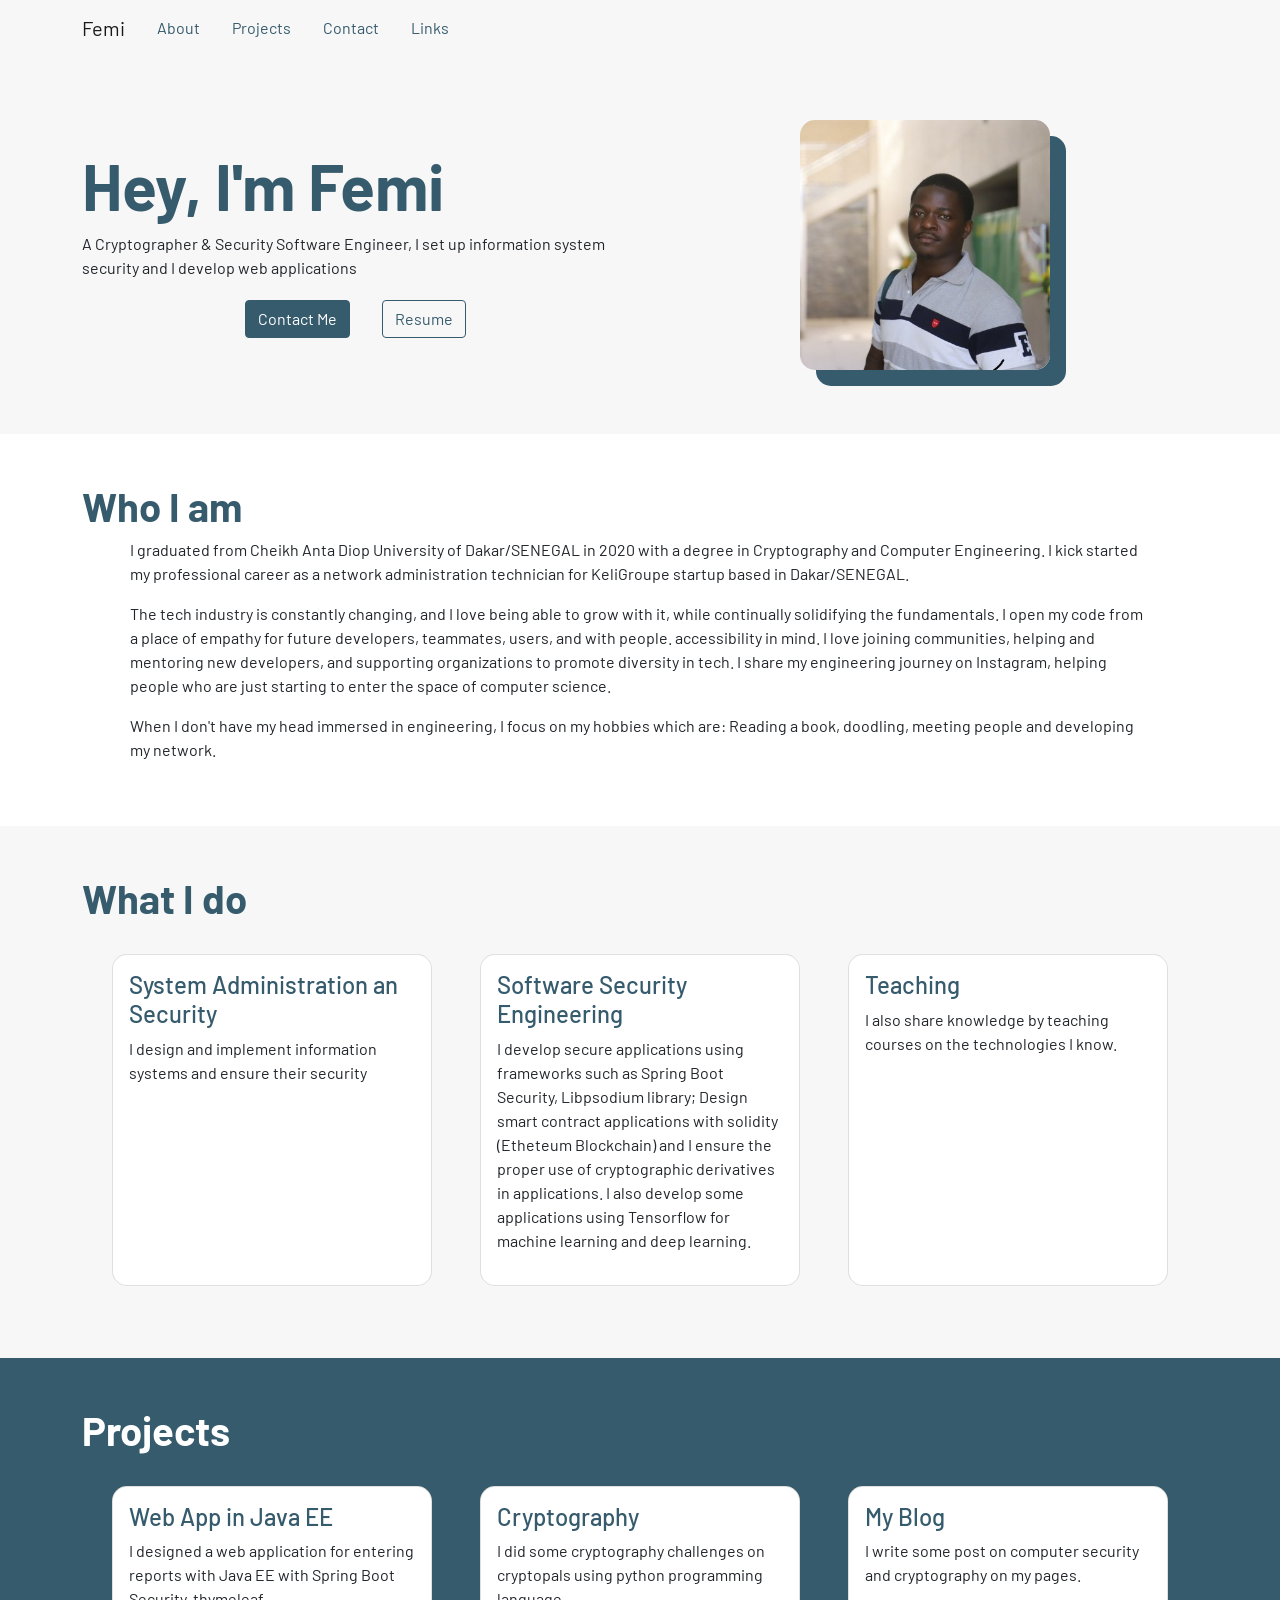
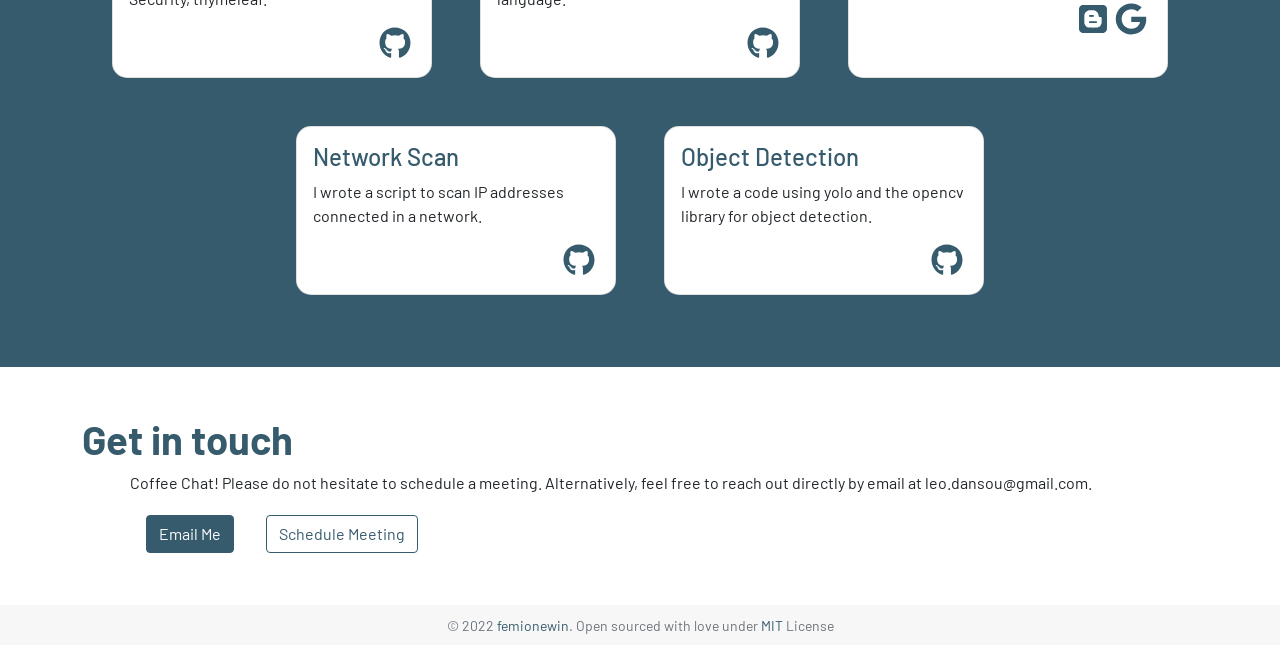
==== index.html @ cafc8e9d "Updates" ====
<!DOCTYPE html><html><head><meta name="viewport" content="width=device-width"/><meta charSet="utf-8"/><title>Femi ONEWIN | Cryptography | Information Security | Software Engineer</title><meta name="description" content="I set up information system security and I develop web applications (software engineering). I graduated from Cheikh Anta Diop University of Dakar/SENEGAL in 2020 with a degree in Cryptography and Computer Engineering."/><meta property="og:title" content="Femi ONEWIN | Cryptography | Information Security | Software Engineer"/><meta property="og:description" content="I set up information system security and I develop web applications (software engineering). I graduated from Cheikh Anta Diop University of Dakar/SENEGAL in 2020 with a degree in Cryptography and Computer Engineering."/><meta property="og:image" content="/_next/static/image/config/profile.88bb7f9f5e48b41c713feb96d9b9a02d.jpg"/><meta property="og:type" content="website"/><meta name="next-head-count" content="8"/><link rel="preload" href="/_next/static/css/abfca190080845aa55d2.css" as="style"/><link rel="stylesheet" href="/_next/static/css/abfca190080845aa55d2.css" data-n-g=""/><noscript data-n-css=""></noscript><script defer="" nomodule="" src="/_next/static/chunks/polyfills-a54b4f32bdc1ef890ddd.js"></script><script src="/_next/static/chunks/webpack-61095c13c5984b221292.js" defer=""></script><script src="/_next/static/chunks/framework-0441fae7fd130f37dee1.js" defer=""></script><script src="/_next/static/chunks/main-0786f78015b8368a3815.js" defer=""></script><script src="/_next/static/chunks/pages/_app-69dde32d9e10ac7eea35.js" defer=""></script><script src="/_next/static/chunks/a9a7754c-a8b5d351d30da8fd8649.js" defer=""></script><script src="/_next/static/chunks/574-39892ae441e9f32acf01.js" defer=""></script><script src="/_next/static/chunks/625-5def67210d9c382855a8.js" defer=""></script><script src="/_next/static/chunks/pages/index-c691261430031883561a.js" defer=""></script><script src="/_next/static/Wr5YWVPKjDuDOiGh6HMZx/_buildManifest.js" defer=""></script><script src="/_next/static/Wr5YWVPKjDuDOiGh6HMZx/_ssgManifest.js" defer=""></script></head><body><div id="__next"><nav class="navbar navbar-expand-sm navbar-light bg-secondary"><div class="container"><a class="navbar-brand" href="/"><span class="">Femi</span></a><button class="custom-toggler navbar-toggler" type="button" data-toggle="collapse" data-target="#navbarsExample09" aria-controls="navbarsExample09" aria-expanded="false" aria-label="Toggle navigation"><span class="navbar-toggler-icon"></span></button><div class="collapse navbar-collapse" id="navbarsExample09"><a class="nav-link" href="/#about">About</a><a class="nav-link" href="/#projects">Projects</a><a class="nav-link" href="/#contact">Contact</a><a class="nav-link" href="/links">Links</a></div></div></nav><div class="bg-secondary py-5 px-5"><div class="container"><div class=" row align-items-center"><div class="col-sm-6"><h1 class="text-primary fw-bold display-3">Hey, I&#x27;m Femi</h1><p>A Cryptographer &amp; Security Software Engineer, I set up information system security and I develop web applications</p><div class="text-center"><a class="btn btn-primary my-1 mx-3" href="/#contact">Contact Me</a><a target="_blank" rel="noreferrer" class="btn btn-outline-primary my-1 mx-3" href="https://drive.google.com/file/d/1dINyf715SW4GFycQ2mRoMgU46K6ZEpQk/view?usp=sharing">Resume</a></div></div><div class="col-sm-6 text-center"><img class="img-fluid my-3 card-image" width="250" height="250" src="/_next/static/image/config/profile.88bb7f9f5e48b41c713feb96d9b9a02d.jpg" alt="profile of femionewin"/></div></div></div></div><div id="about" class="bg-white py-5 px-5"><div class="container"><h1 class="text-primary fw-bold">Who I am</h1><div class="px-sm-5"><p>I graduated from Cheikh Anta Diop University of Dakar/SENEGAL in 2020 with a degree in Cryptography and Computer Engineering. I kick started my professional career as a network administration technician for KeliGroupe startup based in Dakar/SENEGAL.</p><p>The tech industry is constantly changing, and I love being able to grow with it, while continually solidifying the fundamentals. I open my code from a place of empathy for future developers, teammates, users, and with people. accessibility in mind. I love joining communities, helping and mentoring new developers, and supporting organizations to promote diversity in tech. I share my engineering journey on Instagram, helping people who are just starting to enter the space of computer science.</p><p>When I don&#x27;t have my head immersed in engineering, I focus on my hobbies which are: Reading a book, doodling, meeting people and developing my network.</p></div></div></div><div id="skills" class="bg-secondary py-5 px-5"><div class="container"><h1 class="text-primary fw-bold">What I do</h1><div class="d-flex flex-row flex-wrap justify-content-center"><div class="card py-3 px-3 mx-sm-4 my-4 card-work" style="width:20rem"><h4 class="text-primary">System Administration an Security</h4><p class="text-dark">I design and implement information systems and ensure their security</p><div class="text-end"></div></div><div class="card py-3 px-3 mx-sm-4 my-4 card-work" style="width:20rem"><h4 class="text-primary">Software Security Engineering</h4><p class="text-dark">I develop secure applications using frameworks such as Spring Boot Security, Libpsodium library; Design smart contract applications with solidity (Etheteum Blockchain) and I ensure the proper use of cryptographic derivatives in applications. I also develop some applications using Tensorflow for machine learning and deep learning.</p><div class="text-end"></div></div><div class="card py-3 px-3 mx-sm-4 my-4 card-work" style="width:20rem"><h4 class="text-primary">Teaching</h4><p class="text-dark">I also share knowledge by teaching courses on the technologies I know.</p><div class="text-end"></div></div></div></div></div><div id="projects" class="bg-primary py-5 px-5"><div class="container"><h1 class="text-light fw-bold">Projects</h1><div class="d-flex flex-row flex-wrap justify-content-center"><div class="card py-3 px-3 mx-sm-4 my-4 card-work" style="width:20rem"><h4 class="text-primary">Web App in Java EE</h4><p class="text-dark">I designed a web application for entering reports with Java EE with Spring Boot Security, thymeleaf.</p><div class="text-end"><a target="_blank" rel="noreferrer" href="https://github.com/femionewin/RapportWebApp"><svg aria-hidden="true" focusable="false" data-prefix="fab" data-icon="github" class="svg-inline--fa fa-github fa-w-16 fa-2x icon-style mx-1" role="img" xmlns="http://www.w3.org/2000/svg" viewBox="0 0 496 512"><path fill="currentColor" d="M165.9 397.4c0 2-2.3 3.6-5.2 3.6-3.3.3-5.6-1.3-5.6-3.6 0-2 2.3-3.6 5.2-3.6 3-.3 5.6 1.3 5.6 3.6zm-31.1-4.5c-.7 2 1.3 4.3 4.3 4.9 2.6 1 5.6 0 6.2-2s-1.3-4.3-4.3-5.2c-2.6-.7-5.5.3-6.2 2.3zm44.2-1.7c-2.9.7-4.9 2.6-4.6 4.9.3 2 2.9 3.3 5.9 2.6 2.9-.7 4.9-2.6 4.6-4.6-.3-1.9-3-3.2-5.9-2.9zM244.8 8C106.1 8 0 113.3 0 252c0 110.9 69.8 205.8 169.5 239.2 12.8 2.3 17.3-5.6 17.3-12.1 0-6.2-.3-40.4-.3-61.4 0 0-70 15-84.7-29.8 0 0-11.4-29.1-27.8-36.6 0 0-22.9-15.7 1.6-15.4 0 0 24.9 2 38.6 25.8 21.9 38.6 58.6 27.5 72.9 20.9 2.3-16 8.8-27.1 16-33.7-55.9-6.2-112.3-14.3-112.3-110.5 0-27.5 7.6-41.3 23.6-58.9-2.6-6.5-11.1-33.3 2.6-67.9 20.9-6.5 69 27 69 27 20-5.6 41.5-8.5 62.8-8.5s42.8 2.9 62.8 8.5c0 0 48.1-33.6 69-27 13.7 34.7 5.2 61.4 2.6 67.9 16 17.7 25.8 31.5 25.8 58.9 0 96.5-58.9 104.2-114.8 110.5 9.2 7.9 17 22.9 17 46.4 0 33.7-.3 75.4-.3 83.6 0 6.5 4.6 14.4 17.3 12.1C428.2 457.8 496 362.9 496 252 496 113.3 383.5 8 244.8 8zM97.2 352.9c-1.3 1-1 3.3.7 5.2 1.6 1.6 3.9 2.3 5.2 1 1.3-1 1-3.3-.7-5.2-1.6-1.6-3.9-2.3-5.2-1zm-10.8-8.1c-.7 1.3.3 2.9 2.3 3.9 1.6 1 3.6.7 4.3-.7.7-1.3-.3-2.9-2.3-3.9-2-.6-3.6-.3-4.3.7zm32.4 35.6c-1.6 1.3-1 4.3 1.3 6.2 2.3 2.3 5.2 2.6 6.5 1 1.3-1.3.7-4.3-1.3-6.2-2.2-2.3-5.2-2.6-6.5-1zm-11.4-14.7c-1.6 1-1.6 3.6 0 5.9 1.6 2.3 4.3 3.3 5.6 2.3 1.6-1.3 1.6-3.9 0-6.2-1.4-2.3-4-3.3-5.6-2z"></path></svg></a></div></div><div class="card py-3 px-3 mx-sm-4 my-4 card-work" style="width:20rem"><h4 class="text-primary">Cryptography</h4><p class="text-dark"> I did some cryptography challenges on cryptopals using python programming language.</p><div class="text-end"><a target="_blank" rel="noreferrer" href="https://github.com/femionewin/cryptopals-challenge"><svg aria-hidden="true" focusable="false" data-prefix="fab" data-icon="github" class="svg-inline--fa fa-github fa-w-16 fa-2x icon-style mx-1" role="img" xmlns="http://www.w3.org/2000/svg" viewBox="0 0 496 512"><path fill="currentColor" d="M165.9 397.4c0 2-2.3 3.6-5.2 3.6-3.3.3-5.6-1.3-5.6-3.6 0-2 2.3-3.6 5.2-3.6 3-.3 5.6 1.3 5.6 3.6zm-31.1-4.5c-.7 2 1.3 4.3 4.3 4.9 2.6 1 5.6 0 6.2-2s-1.3-4.3-4.3-5.2c-2.6-.7-5.5.3-6.2 2.3zm44.2-1.7c-2.9.7-4.9 2.6-4.6 4.9.3 2 2.9 3.3 5.9 2.6 2.9-.7 4.9-2.6 4.6-4.6-.3-1.9-3-3.2-5.9-2.9zM244.8 8C106.1 8 0 113.3 0 252c0 110.9 69.8 205.8 169.5 239.2 12.8 2.3 17.3-5.6 17.3-12.1 0-6.2-.3-40.4-.3-61.4 0 0-70 15-84.7-29.8 0 0-11.4-29.1-27.8-36.6 0 0-22.9-15.7 1.6-15.4 0 0 24.9 2 38.6 25.8 21.9 38.6 58.6 27.5 72.9 20.9 2.3-16 8.8-27.1 16-33.7-55.9-6.2-112.3-14.3-112.3-110.5 0-27.5 7.6-41.3 23.6-58.9-2.6-6.5-11.1-33.3 2.6-67.9 20.9-6.5 69 27 69 27 20-5.6 41.5-8.5 62.8-8.5s42.8 2.9 62.8 8.5c0 0 48.1-33.6 69-27 13.7 34.7 5.2 61.4 2.6 67.9 16 17.7 25.8 31.5 25.8 58.9 0 96.5-58.9 104.2-114.8 110.5 9.2 7.9 17 22.9 17 46.4 0 33.7-.3 75.4-.3 83.6 0 6.5 4.6 14.4 17.3 12.1C428.2 457.8 496 362.9 496 252 496 113.3 383.5 8 244.8 8zM97.2 352.9c-1.3 1-1 3.3.7 5.2 1.6 1.6 3.9 2.3 5.2 1 1.3-1 1-3.3-.7-5.2-1.6-1.6-3.9-2.3-5.2-1zm-10.8-8.1c-.7 1.3.3 2.9 2.3 3.9 1.6 1 3.6.7 4.3-.7.7-1.3-.3-2.9-2.3-3.9-2-.6-3.6-.3-4.3.7zm32.4 35.6c-1.6 1.3-1 4.3 1.3 6.2 2.3 2.3 5.2 2.6 6.5 1 1.3-1.3.7-4.3-1.3-6.2-2.2-2.3-5.2-2.6-6.5-1zm-11.4-14.7c-1.6 1-1.6 3.6 0 5.9 1.6 2.3 4.3 3.3 5.6 2.3 1.6-1.3 1.6-3.9 0-6.2-1.4-2.3-4-3.3-5.6-2z"></path></svg></a></div></div><div class="card py-3 px-3 mx-sm-4 my-4 card-work" style="width:20rem"><h4 class="text-primary">My Blog</h4><p class="text-dark">I write some post on computer security and cryptography on my pages.</p><div class="text-end"><a target="_blank" rel="noreferrer" href="https://shankslenoir.blogspot.com/"><svg aria-hidden="true" focusable="false" data-prefix="fab" data-icon="blogger" class="svg-inline--fa fa-blogger fa-w-14 fa-2x icon-style mx-1" role="img" xmlns="http://www.w3.org/2000/svg" viewBox="0 0 448 512"><path fill="currentColor" d="M162.4 196c4.8-4.9 6.2-5.1 36.4-5.1 27.2 0 28.1.1 32.1 2.1 5.8 2.9 8.3 7 8.3 13.6 0 5.9-2.4 10-7.6 13.4-2.8 1.8-4.5 1.9-31.1 2.1-16.4.1-29.5-.2-31.5-.8-10.3-2.9-14.1-17.7-6.6-25.3zm61.4 94.5c-53.9 0-55.8.2-60.2 4.1-3.5 3.1-5.7 9.4-5.1 13.9.7 4.7 4.8 10.1 9.2 12 2.2 1 14.1 1.7 56.3 1.2l47.9-.6 9.2-1.5c9-5.1 10.5-17.4 3.1-24.4-5.3-4.7-5-4.7-60.4-4.7zm223.4 130.1c-3.5 28.4-23 50.4-51.1 57.5-7.2 1.8-9.7 1.9-172.9 1.8-157.8 0-165.9-.1-172-1.8-8.4-2.2-15.6-5.5-22.3-10-5.6-3.8-13.9-11.8-17-16.4-3.8-5.6-8.2-15.3-10-22C.1 423 0 420.3 0 256.3 0 93.2 0 89.7 1.8 82.6 8.1 57.9 27.7 39 53 33.4c7.3-1.6 332.1-1.9 340-.3 21.2 4.3 37.9 17.1 47.6 36.4 7.7 15.3 7-1.5 7.3 180.6.2 115.8 0 164.5-.7 170.5zm-85.4-185.2c-1.1-5-4.2-9.6-7.7-11.5-1.1-.6-8-1.3-15.5-1.7-12.4-.6-13.8-.8-17.8-3.1-6.2-3.6-7.9-7.6-8-18.3 0-20.4-8.5-39.4-25.3-56.5-12-12.2-25.3-20.5-40.6-25.1-3.6-1.1-11.8-1.5-39.2-1.8-42.9-.5-52.5.4-67.1 6.2-27 10.7-46.3 33.4-53.4 62.4-1.3 5.4-1.6 14.2-1.9 64.3-.4 62.8 0 72.1 4 84.5 9.7 30.7 37.1 53.4 64.6 58.4 9.2 1.7 122.2 2.1 133.7.5 20.1-2.7 35.9-10.8 50.7-25.9 10.7-10.9 17.4-22.8 21.8-38.5 3.2-10.9 2.9-88.4 1.7-93.9z"></path></svg></a><a target="_blank" rel="noreferrer" href="https://medium.com/@femionewin"><svg aria-hidden="true" focusable="false" data-prefix="fab" data-icon="google" class="svg-inline--fa fa-google fa-w-16 fa-2x icon-style mx-1" role="img" xmlns="http://www.w3.org/2000/svg" viewBox="0 0 488 512"><path fill="currentColor" d="M488 261.8C488 403.3 391.1 504 248 504 110.8 504 0 393.2 0 256S110.8 8 248 8c66.8 0 123 24.5 166.3 64.9l-67.5 64.9C258.5 52.6 94.3 116.6 94.3 256c0 86.5 69.1 156.6 153.7 156.6 98.2 0 135-70.4 140.8-106.9H248v-85.3h236.1c2.3 12.7 3.9 24.9 3.9 41.4z"></path></svg></a></div></div><div class="card py-3 px-3 mx-sm-4 my-4 card-work" style="width:20rem"><h4 class="text-primary">Network Scan</h4><p class="text-dark">I wrote a script to scan IP addresses connected in a network.</p><div class="text-end"><a target="_blank" rel="noreferrer" href="https://github.com/femionewin/ip-scan-with-shell"><svg aria-hidden="true" focusable="false" data-prefix="fab" data-icon="github" class="svg-inline--fa fa-github fa-w-16 fa-2x icon-style mx-1" role="img" xmlns="http://www.w3.org/2000/svg" viewBox="0 0 496 512"><path fill="currentColor" d="M165.9 397.4c0 2-2.3 3.6-5.2 3.6-3.3.3-5.6-1.3-5.6-3.6 0-2 2.3-3.6 5.2-3.6 3-.3 5.6 1.3 5.6 3.6zm-31.1-4.5c-.7 2 1.3 4.3 4.3 4.9 2.6 1 5.6 0 6.2-2s-1.3-4.3-4.3-5.2c-2.6-.7-5.5.3-6.2 2.3zm44.2-1.7c-2.9.7-4.9 2.6-4.6 4.9.3 2 2.9 3.3 5.9 2.6 2.9-.7 4.9-2.6 4.6-4.6-.3-1.9-3-3.2-5.9-2.9zM244.8 8C106.1 8 0 113.3 0 252c0 110.9 69.8 205.8 169.5 239.2 12.8 2.3 17.3-5.6 17.3-12.1 0-6.2-.3-40.4-.3-61.4 0 0-70 15-84.7-29.8 0 0-11.4-29.1-27.8-36.6 0 0-22.9-15.7 1.6-15.4 0 0 24.9 2 38.6 25.8 21.9 38.6 58.6 27.5 72.9 20.9 2.3-16 8.8-27.1 16-33.7-55.9-6.2-112.3-14.3-112.3-110.5 0-27.5 7.6-41.3 23.6-58.9-2.6-6.5-11.1-33.3 2.6-67.9 20.9-6.5 69 27 69 27 20-5.6 41.5-8.5 62.8-8.5s42.8 2.9 62.8 8.5c0 0 48.1-33.6 69-27 13.7 34.7 5.2 61.4 2.6 67.9 16 17.7 25.8 31.5 25.8 58.9 0 96.5-58.9 104.2-114.8 110.5 9.2 7.9 17 22.9 17 46.4 0 33.7-.3 75.4-.3 83.6 0 6.5 4.6 14.4 17.3 12.1C428.2 457.8 496 362.9 496 252 496 113.3 383.5 8 244.8 8zM97.2 352.9c-1.3 1-1 3.3.7 5.2 1.6 1.6 3.9 2.3 5.2 1 1.3-1 1-3.3-.7-5.2-1.6-1.6-3.9-2.3-5.2-1zm-10.8-8.1c-.7 1.3.3 2.9 2.3 3.9 1.6 1 3.6.7 4.3-.7.7-1.3-.3-2.9-2.3-3.9-2-.6-3.6-.3-4.3.7zm32.4 35.6c-1.6 1.3-1 4.3 1.3 6.2 2.3 2.3 5.2 2.6 6.5 1 1.3-1.3.7-4.3-1.3-6.2-2.2-2.3-5.2-2.6-6.5-1zm-11.4-14.7c-1.6 1-1.6 3.6 0 5.9 1.6 2.3 4.3 3.3 5.6 2.3 1.6-1.3 1.6-3.9 0-6.2-1.4-2.3-4-3.3-5.6-2z"></path></svg></a></div></div><div class="card py-3 px-3 mx-sm-4 my-4 card-work" style="width:20rem"><h4 class="text-primary">Object Detection</h4><p class="text-dark">I wrote a code using yolo and the opencv library for object detection.</p><div class="text-end"><a target="_blank" rel="noreferrer" href="https://github.com/femionewin/object_dectection"><svg aria-hidden="true" focusable="false" data-prefix="fab" data-icon="github" class="svg-inline--fa fa-github fa-w-16 fa-2x icon-style mx-1" role="img" xmlns="http://www.w3.org/2000/svg" viewBox="0 0 496 512"><path fill="currentColor" d="M165.9 397.4c0 2-2.3 3.6-5.2 3.6-3.3.3-5.6-1.3-5.6-3.6 0-2 2.3-3.6 5.2-3.6 3-.3 5.6 1.3 5.6 3.6zm-31.1-4.5c-.7 2 1.3 4.3 4.3 4.9 2.6 1 5.6 0 6.2-2s-1.3-4.3-4.3-5.2c-2.6-.7-5.5.3-6.2 2.3zm44.2-1.7c-2.9.7-4.9 2.6-4.6 4.9.3 2 2.9 3.3 5.9 2.6 2.9-.7 4.9-2.6 4.6-4.6-.3-1.9-3-3.2-5.9-2.9zM244.8 8C106.1 8 0 113.3 0 252c0 110.9 69.8 205.8 169.5 239.2 12.8 2.3 17.3-5.6 17.3-12.1 0-6.2-.3-40.4-.3-61.4 0 0-70 15-84.7-29.8 0 0-11.4-29.1-27.8-36.6 0 0-22.9-15.7 1.6-15.4 0 0 24.9 2 38.6 25.8 21.9 38.6 58.6 27.5 72.9 20.9 2.3-16 8.8-27.1 16-33.7-55.9-6.2-112.3-14.3-112.3-110.5 0-27.5 7.6-41.3 23.6-58.9-2.6-6.5-11.1-33.3 2.6-67.9 20.9-6.5 69 27 69 27 20-5.6 41.5-8.5 62.8-8.5s42.8 2.9 62.8 8.5c0 0 48.1-33.6 69-27 13.7 34.7 5.2 61.4 2.6 67.9 16 17.7 25.8 31.5 25.8 58.9 0 96.5-58.9 104.2-114.8 110.5 9.2 7.9 17 22.9 17 46.4 0 33.7-.3 75.4-.3 83.6 0 6.5 4.6 14.4 17.3 12.1C428.2 457.8 496 362.9 496 252 496 113.3 383.5 8 244.8 8zM97.2 352.9c-1.3 1-1 3.3.7 5.2 1.6 1.6 3.9 2.3 5.2 1 1.3-1 1-3.3-.7-5.2-1.6-1.6-3.9-2.3-5.2-1zm-10.8-8.1c-.7 1.3.3 2.9 2.3 3.9 1.6 1 3.6.7 4.3-.7.7-1.3-.3-2.9-2.3-3.9-2-.6-3.6-.3-4.3.7zm32.4 35.6c-1.6 1.3-1 4.3 1.3 6.2 2.3 2.3 5.2 2.6 6.5 1 1.3-1.3.7-4.3-1.3-6.2-2.2-2.3-5.2-2.6-6.5-1zm-11.4-14.7c-1.6 1-1.6 3.6 0 5.9 1.6 2.3 4.3 3.3 5.6 2.3 1.6-1.3 1.6-3.9 0-6.2-1.4-2.3-4-3.3-5.6-2z"></path></svg></a></div></div></div></div></div><div id="contact" class="bg-white py-5 px-5"><div class="container"><h1 class="text-primary fw-bold">Get in touch</h1><div class="px-sm-5"><p>Coffee Chat! Please do not hesitate to schedule a meeting. Alternatively, feel free to reach out directly by email at leo.dansou@gmail.com.</p><div class=""><a class="btn btn-primary my-1 mx-3" href="mailto:leo.dansou@gmail.com">Email Me</a><a class="btn btn-outline-primary my-1 mx-3" href="">Schedule Meeting</a></div></div></div></div><footer class="bg-secondary text-center py-2 px-5"><div class="container text-muted"><small>© 2022 <!-- --> <a href="https://github.com/femionewin">femionewin</a>. Open sourced with love under <!-- --> <a href="https://github.com/femionewin/femionewin.github.io/main/LICENSE">MIT</a> <!-- --> License</small></div></footer></div><script id="__NEXT_DATA__" type="application/json">{"props":{"pageProps":{}},"page":"/","query":{},"buildId":"Wr5YWVPKjDuDOiGh6HMZx","runtimeConfig":{"basePath":""},"nextExport":true,"autoExport":true,"isFallback":false,"scriptLoader":[]}</script></body></html>
---- _next/static/css/abfca190080845aa55d2.css ----
@import url(https://fonts.googleapis.com/css2?family=Barlow:wght@400;700&display=swap);:root{--bs-blue:#0d6efd;--bs-indigo:#6610f2;--bs-purple:#6f42c1;--bs-pink:#d63384;--bs-red:#dc3545;--bs-orange:#fd7e14;--bs-yellow:#ffc107;--bs-green:#198754;--bs-teal:#20c997;--bs-cyan:#0dcaf0;--bs-white:#fff;--bs-gray:#6c757d;--bs-gray-dark:#343a40;--bs-primary:#365b6d;--bs-secondary:#f7f7f7;--bs-success:#198754;--bs-info:#0dcaf0;--bs-warning:#ffc107;--bs-danger:#dc3545;--bs-light:#fff;--bs-dark:#212529;--bs-font-sans-serif:-apple-system,"Barlow",sans-serif,"Apple Color Emoji","Segoe UI Emoji","Segoe UI Symbol","Noto Color Emoji";--bs-font-monospace:SFMono-Regular,Menlo,Monaco,Consolas,"Liberation Mono","Courier New",monospace;--bs-gradient:linear-gradient(180deg,hsla(0,0%,100%,0.15),hsla(0,0%,100%,0))}*,:after,:before{-webkit-box-sizing:border-box;-moz-box-sizing:border-box;box-sizing:border-box}@media(prefers-reduced-motion:no-preference){:root{scroll-behavior:smooth}}body{font-family:var(--bs-font-sans-serif);font-size:1rem;font-weight:400;line-height:1.5;color:#212529;background-color:#fff;-webkit-text-size-adjust:100%;-webkit-tap-highlight-color:rgba(0,0,0,0)}hr{margin:1rem 0;color:inherit;background-color:currentColor;border:0;opacity:.25}hr:not([size]){height:1px}.h1,.h2,.h3,.h4,.h5,.h6,h1,h2,h3,h4,h5,h6{margin-top:0;margin-bottom:.5rem;font-weight:500;line-height:1.2}.h1,h1{font-size:-webkit-calc(1.375rem + 1.5vw);font-size:-moz-calc(1.375rem + 1.5vw);font-size:calc(1.375rem + 1.5vw)}@media(min-width:1200px){.h1,h1{font-size:2.5rem}}.h2,h2{font-size:-webkit-calc(1.325rem + .9vw);font-size:-moz-calc(1.325rem + .9vw);font-size:calc(1.325rem + .9vw)}@media(min-width:1200px){.h2,h2{font-size:2rem}}.h3,h3{font-size:-webkit-calc(1.3rem + .6vw);font-size:-moz-calc(1.3rem + .6vw);font-size:calc(1.3rem + .6vw)}@media(min-width:1200px){.h3,h3{font-size:1.75rem}}.h4,h4{font-size:-webkit-calc(1.275rem + .3vw);font-size:-moz-calc(1.275rem + .3vw);font-size:calc(1.275rem + .3vw)}@media(min-width:1200px){.h4,h4{font-size:1.5rem}}.h5,h5{font-size:1.25rem}.h6,h6{font-size:1rem}p{margin-top:0;margin-bottom:1rem}abbr[data-bs-original-title],abbr[title]{-moz-text-decoration:underline dotted;text-decoration:underline dotted;cursor:help;text-decoration-skip-ink:none}address{margin-bottom:1rem;font-style:normal;line-height:inherit}ol,ul{padding-left:2rem}dl,ol,ul{margin-top:0;margin-bottom:1rem}ol ol,ol ul,ul ol,ul ul{margin-bottom:0}dt{font-weight:700}dd{margin-bottom:.5rem;margin-left:0}blockquote{margin:0 0 1rem}b,strong{font-weight:bolder}.small,small{font-size:.875em}.mark,mark{padding:.2em;background-color:#fcf8e3}sub,sup{position:relative;font-size:.75em;line-height:0;vertical-align:baseline}sub{bottom:-.25em}sup{top:-.5em}a{color:#365b6d;text-decoration:underline}a:hover{color:#2b4957}a:not([href]):not([class]),a:not([href]):not([class]):hover{color:inherit;text-decoration:none}code,kbd,pre,samp{font-family:var(--bs-font-monospace);font-size:1em;direction:ltr;unicode-bidi:bidi-override}pre{display:block;margin-top:0;margin-bottom:1rem;overflow:auto;font-size:.875em}pre code{font-size:inherit;color:inherit;word-break:normal}code{font-size:.875em;color:#d63384;word-wrap:break-word}a>code{color:inherit}kbd{padding:.2rem .4rem;font-size:.875em;color:#fff;background-color:#212529;border-radius:.2rem}kbd kbd{padding:0;font-size:1em;font-weight:700}figure{margin:0 0 1rem}img,svg{vertical-align:middle}table{caption-side:bottom;border-collapse:collapse}caption{padding-top:.5rem;padding-bottom:.5rem;color:#6c757d;text-align:left}th{text-align:inherit;text-align:-webkit-match-parent}tbody,td,tfoot,th,thead,tr{border:0 solid;border-color:inherit}label{display:inline-block}button{border-radius:0}button:focus:not(:focus-visible){outline:0}button,input,optgroup,select,textarea{margin:0;font-family:inherit;font-size:inherit;line-height:inherit}button,select{text-transform:none}[role=button]{cursor:pointer}select{word-wrap:normal}select:disabled{opacity:1}[list]::-webkit-calendar-picker-indicator{display:none}[type=button],[type=reset],[type=submit],button{-webkit-appearance:button}[type=button]:not(:disabled),[type=reset]:not(:disabled),[type=submit]:not(:disabled),button:not(:disabled){cursor:pointer}::-moz-focus-inner{padding:0;border-style:none}textarea{resize:vertical}fieldset{min-width:0;padding:0;margin:0;border:0}legend{float:left;width:100%;padding:0;margin-bottom:.5rem;font-size:-webkit-calc(1.275rem + .3vw);font-size:-moz-calc(1.275rem + .3vw);font-size:calc(1.275rem + .3vw);line-height:inherit}@media(min-width:1200px){legend{font-size:1.5rem}}legend+*{clear:left}::-webkit-datetime-edit-day-field,::-webkit-datetime-edit-fields-wrapper,::-webkit-datetime-edit-hour-field,::-webkit-datetime-edit-minute,::-webkit-datetime-edit-month-field,::-webkit-datetime-edit-text,::-webkit-datetime-edit-year-field{padding:0}::-webkit-inner-spin-button{height:auto}[type=search]{outline-offset:-2px;-webkit-appearance:textfield}::-webkit-search-decoration{-webkit-appearance:none}::-webkit-color-swatch-wrapper{padding:0}::file-selector-button{font:inherit}::-webkit-file-upload-button{font:inherit;-webkit-appearance:button}output{display:inline-block}iframe{border:0}summary{display:list-item;cursor:pointer}progress{vertical-align:baseline}[hidden]{display:none!important}.lead{font-size:1.25rem;font-weight:300}.display-1{font-size:-webkit-calc(1.625rem + 4.5vw);font-size:-moz-calc(1.625rem + 4.5vw);font-size:calc(1.625rem + 4.5vw);font-weight:300;line-height:1.2}@media(min-width:1200px){.display-1{font-size:5rem}}.display-2{font-size:-webkit-calc(1.575rem + 3.9vw);font-size:-moz-calc(1.575rem + 3.9vw);font-size:calc(1.575rem + 3.9vw);font-weight:300;line-height:1.2}@media(min-width:1200px){.display-2{font-size:4.5rem}}.display-3{font-size:-webkit-calc(1.525rem + 3.3vw);font-size:-moz-calc(1.525rem + 3.3vw);font-size:calc(1.525rem + 3.3vw);font-weight:300;line-height:1.2}@media(min-width:1200px){.display-3{font-size:4rem}}.display-4{font-size:-webkit-calc(1.475rem + 2.7vw);font-size:-moz-calc(1.475rem + 2.7vw);font-size:calc(1.475rem + 2.7vw);font-weight:300;line-height:1.2}@media(min-width:1200px){.display-4{font-size:3.5rem}}.display-5{font-size:-webkit-calc(1.425rem + 2.1vw);font-size:-moz-calc(1.425rem + 2.1vw);font-size:calc(1.425rem + 2.1vw);font-weight:300;line-height:1.2}@media(min-width:1200px){.display-5{font-size:3rem}}.display-6{font-size:-webkit-calc(1.375rem + 1.5vw);font-size:-moz-calc(1.375rem + 1.5vw);font-size:calc(1.375rem + 1.5vw);font-weight:300;line-height:1.2}@media(min-width:1200px){.display-6{font-size:2.5rem}}.list-inline,.list-unstyled{padding-left:0;list-style:none}.list-inline-item{display:inline-block}.list-inline-item:not(:last-child){margin-right:.5rem}.initialism{font-size:.875em;text-transform:uppercase}.blockquote{margin-bottom:1rem;font-size:1.25rem}.blockquote>:last-child{margin-bottom:0}.blockquote-footer{margin-top:-1rem;margin-bottom:1rem;font-size:.875em;color:#6c757d}.blockquote-footer:before{content:"— "}.img-fluid,.img-thumbnail{max-width:100%;height:auto}.img-thumbnail{padding:.25rem;background-color:#fff;border:1px solid #dee2e6;border-radius:.25rem}.figure{display:inline-block}.figure-img{margin-bottom:.5rem;line-height:1}.figure-caption{font-size:.875em;color:#6c757d}.container,.container-fluid,.container-lg,.container-md,.container-sm,.container-xl,.container-xxl{width:100%;padding-right:var(--bs-gutter-x,.75rem);padding-left:var(--bs-gutter-x,.75rem);margin-right:auto;margin-left:auto}@media(min-width:576px){.container,.container-sm{max-width:540px}}@media(min-width:768px){.container,.container-md,.container-sm{max-width:720px}}@media(min-width:992px){.container,.container-lg,.container-md,.container-sm{max-width:960px}}@media(min-width:1200px){.container,.container-lg,.container-md,.container-sm,.container-xl{max-width:1140px}}@media(min-width:1400px){.container,.container-lg,.container-md,.container-sm,.container-xl,.container-xxl{max-width:1320px}}.row{--bs-gutter-x:1.5rem;--bs-gutter-y:0;display:-moz-box;display:flex;flex-wrap:wrap;margin-top:calc(var(--bs-gutter-y) * -1);margin-right:calc(var(--bs-gutter-x) * -.5);margin-left:calc(var(--bs-gutter-x) * -.5)}.row>*{flex-shrink:0;width:100%;max-width:100%;padding-right:calc(var(--bs-gutter-x) * .5);padding-left:calc(var(--bs-gutter-x) * .5);margin-top:var(--bs-gutter-y)}.col{-moz-box-flex:1;flex:1 0}.row-cols-auto>*{-moz-box-flex:0;flex:0 0 auto;width:auto}.row-cols-1>*{width:100%}.row-cols-1>*,.row-cols-2>*{-moz-box-flex:0;flex:0 0 auto}.row-cols-2>*{width:50%}.row-cols-3>*{width:33.3333333333%}.row-cols-3>*,.row-cols-4>*{-moz-box-flex:0;flex:0 0 auto}.row-cols-4>*{width:25%}.row-cols-5>*{width:20%}.row-cols-5>*,.row-cols-6>*{-moz-box-flex:0;flex:0 0 auto}.row-cols-6>*{width:16.6666666667%}@media(min-width:576px){.col-sm{-moz-box-flex:1;flex:1 0}.row-cols-sm-auto>*{-moz-box-flex:0;flex:0 0 auto;width:auto}.row-cols-sm-1>*{-moz-box-flex:0;flex:0 0 auto;width:100%}.row-cols-sm-2>*{-moz-box-flex:0;flex:0 0 auto;width:50%}.row-cols-sm-3>*{-moz-box-flex:0;flex:0 0 auto;width:33.3333333333%}.row-cols-sm-4>*{-moz-box-flex:0;flex:0 0 auto;width:25%}.row-cols-sm-5>*{-moz-box-flex:0;flex:0 0 auto;width:20%}.row-cols-sm-6>*{-moz-box-flex:0;flex:0 0 auto;width:16.6666666667%}}@media(min-width:768px){.col-md{-moz-box-flex:1;flex:1 0}.row-cols-md-auto>*{-moz-box-flex:0;flex:0 0 auto;width:auto}.row-cols-md-1>*{-moz-box-flex:0;flex:0 0 auto;width:100%}.row-cols-md-2>*{-moz-box-flex:0;flex:0 0 auto;width:50%}.row-cols-md-3>*{-moz-box-flex:0;flex:0 0 auto;width:33.3333333333%}.row-cols-md-4>*{-moz-box-flex:0;flex:0 0 auto;width:25%}.row-cols-md-5>*{-moz-box-flex:0;flex:0 0 auto;width:20%}.row-cols-md-6>*{-moz-box-flex:0;flex:0 0 auto;width:16.6666666667%}}@media(min-width:992px){.col-lg{-moz-box-flex:1;flex:1 0}.row-cols-lg-auto>*{-moz-box-flex:0;flex:0 0 auto;width:auto}.row-cols-lg-1>*{-moz-box-flex:0;flex:0 0 auto;width:100%}.row-cols-lg-2>*{-moz-box-flex:0;flex:0 0 auto;width:50%}.row-cols-lg-3>*{-moz-box-flex:0;flex:0 0 auto;width:33.3333333333%}.row-cols-lg-4>*{-moz-box-flex:0;flex:0 0 auto;width:25%}.row-cols-lg-5>*{-moz-box-flex:0;flex:0 0 auto;width:20%}.row-cols-lg-6>*{-moz-box-flex:0;flex:0 0 auto;width:16.6666666667%}}@media(min-width:1200px){.col-xl{-moz-box-flex:1;flex:1 0}.row-cols-xl-auto>*{-moz-box-flex:0;flex:0 0 auto;width:auto}.row-cols-xl-1>*{-moz-box-flex:0;flex:0 0 auto;width:100%}.row-cols-xl-2>*{-moz-box-flex:0;flex:0 0 auto;width:50%}.row-cols-xl-3>*{-moz-box-flex:0;flex:0 0 auto;width:33.3333333333%}.row-cols-xl-4>*{-moz-box-flex:0;flex:0 0 auto;width:25%}.row-cols-xl-5>*{-moz-box-flex:0;flex:0 0 auto;width:20%}.row-cols-xl-6>*{-moz-box-flex:0;flex:0 0 auto;width:16.6666666667%}}@media(min-width:1400px){.col-xxl{-moz-box-flex:1;flex:1 0}.row-cols-xxl-auto>*{-moz-box-flex:0;flex:0 0 auto;width:auto}.row-cols-xxl-1>*{-moz-box-flex:0;flex:0 0 auto;width:100%}.row-cols-xxl-2>*{-moz-box-flex:0;flex:0 0 auto;width:50%}.row-cols-xxl-3>*{-moz-box-flex:0;flex:0 0 auto;width:33.3333333333%}.row-cols-xxl-4>*{-moz-box-flex:0;flex:0 0 auto;width:25%}.row-cols-xxl-5>*{-moz-box-flex:0;flex:0 0 auto;width:20%}.row-cols-xxl-6>*{-moz-box-flex:0;flex:0 0 auto;width:16.6666666667%}}.col-auto{width:auto}.col-1,.col-auto{-moz-box-flex:0;flex:0 0 auto}.col-1{width:8.33333333%}.col-2{width:16.66666667%}.col-2,.col-3{-moz-box-flex:0;flex:0 0 auto}.col-3{width:25%}.col-4{width:33.33333333%}.col-4,.col-5{-moz-box-flex:0;flex:0 0 auto}.col-5{width:41.66666667%}.col-6{width:50%}.col-6,.col-7{-moz-box-flex:0;flex:0 0 auto}.col-7{width:58.33333333%}.col-8{width:66.66666667%}.col-8,.col-9{-moz-box-flex:0;flex:0 0 auto}.col-9{width:75%}.col-10{width:83.33333333%}.col-10,.col-11{-moz-box-flex:0;flex:0 0 auto}.col-11{width:91.66666667%}.col-12{-moz-box-flex:0;flex:0 0 auto;width:100%}.offset-1{margin-left:8.33333333%}.offset-2{margin-left:16.66666667%}.offset-3{margin-left:25%}.offset-4{margin-left:33.33333333%}.offset-5{margin-left:41.66666667%}.offset-6{margin-left:50%}.offset-7{margin-left:58.33333333%}.offset-8{margin-left:66.66666667%}.offset-9{margin-left:75%}.offset-10{margin-left:83.33333333%}.offset-11{margin-left:91.66666667%}.g-0,.gx-0{--bs-gutter-x:0}.g-0,.gy-0{--bs-gutter-y:0}.g-1,.gx-1{--bs-gutter-x:0.25rem}.g-1,.gy-1{--bs-gutter-y:0.25rem}.g-2,.gx-2{--bs-gutter-x:0.5rem}.g-2,.gy-2{--bs-gutter-y:0.5rem}.g-3,.gx-3{--bs-gutter-x:1rem}.g-3,.gy-3{--bs-gutter-y:1rem}.g-4,.gx-4{--bs-gutter-x:1.5rem}.g-4,.gy-4{--bs-gutter-y:1.5rem}.g-5,.gx-5{--bs-gutter-x:3rem}.g-5,.gy-5{--bs-gutter-y:3rem}@media(min-width:576px){.col-sm-auto{width:auto}.col-sm-1,.col-sm-auto{-moz-box-flex:0;flex:0 0 auto}.col-sm-1{width:8.33333333%}.col-sm-2{width:16.66666667%}.col-sm-2,.col-sm-3{-moz-box-flex:0;flex:0 0 auto}.col-sm-3{width:25%}.col-sm-4{width:33.33333333%}.col-sm-4,.col-sm-5{-moz-box-flex:0;flex:0 0 auto}.col-sm-5{width:41.66666667%}.col-sm-6{width:50%}.col-sm-6,.col-sm-7{-moz-box-flex:0;flex:0 0 auto}.col-sm-7{width:58.33333333%}.col-sm-8{width:66.66666667%}.col-sm-8,.col-sm-9{-moz-box-flex:0;flex:0 0 auto}.col-sm-9{width:75%}.col-sm-10{width:83.33333333%}.col-sm-10,.col-sm-11{-moz-box-flex:0;flex:0 0 auto}.col-sm-11{width:91.66666667%}.col-sm-12{-moz-box-flex:0;flex:0 0 auto;width:100%}.offset-sm-0{margin-left:0}.offset-sm-1{margin-left:8.33333333%}.offset-sm-2{margin-left:16.66666667%}.offset-sm-3{margin-left:25%}.offset-sm-4{margin-left:33.33333333%}.offset-sm-5{margin-left:41.66666667%}.offset-sm-6{margin-left:50%}.offset-sm-7{margin-left:58.33333333%}.offset-sm-8{margin-left:66.66666667%}.offset-sm-9{margin-left:75%}.offset-sm-10{margin-left:83.33333333%}.offset-sm-11{margin-left:91.66666667%}.g-sm-0,.gx-sm-0{--bs-gutter-x:0}.g-sm-0,.gy-sm-0{--bs-gutter-y:0}.g-sm-1,.gx-sm-1{--bs-gutter-x:0.25rem}.g-sm-1,.gy-sm-1{--bs-gutter-y:0.25rem}.g-sm-2,.gx-sm-2{--bs-gutter-x:0.5rem}.g-sm-2,.gy-sm-2{--bs-gutter-y:0.5rem}.g-sm-3,.gx-sm-3{--bs-gutter-x:1rem}.g-sm-3,.gy-sm-3{--bs-gutter-y:1rem}.g-sm-4,.gx-sm-4{--bs-gutter-x:1.5rem}.g-sm-4,.gy-sm-4{--bs-gutter-y:1.5rem}.g-sm-5,.gx-sm-5{--bs-gutter-x:3rem}.g-sm-5,.gy-sm-5{--bs-gutter-y:3rem}}@media(min-width:768px){.col-md-auto{width:auto}.col-md-1,.col-md-auto{-moz-box-flex:0;flex:0 0 auto}.col-md-1{width:8.33333333%}.col-md-2{width:16.66666667%}.col-md-2,.col-md-3{-moz-box-flex:0;flex:0 0 auto}.col-md-3{width:25%}.col-md-4{width:33.33333333%}.col-md-4,.col-md-5{-moz-box-flex:0;flex:0 0 auto}.col-md-5{width:41.66666667%}.col-md-6{width:50%}.col-md-6,.col-md-7{-moz-box-flex:0;flex:0 0 auto}.col-md-7{width:58.33333333%}.col-md-8{width:66.66666667%}.col-md-8,.col-md-9{-moz-box-flex:0;flex:0 0 auto}.col-md-9{width:75%}.col-md-10{width:83.33333333%}.col-md-10,.col-md-11{-moz-box-flex:0;flex:0 0 auto}.col-md-11{width:91.66666667%}.col-md-12{-moz-box-flex:0;flex:0 0 auto;width:100%}.offset-md-0{margin-left:0}.offset-md-1{margin-left:8.33333333%}.offset-md-2{margin-left:16.66666667%}.offset-md-3{margin-left:25%}.offset-md-4{margin-left:33.33333333%}.offset-md-5{margin-left:41.66666667%}.offset-md-6{margin-left:50%}.offset-md-7{margin-left:58.33333333%}.offset-md-8{margin-left:66.66666667%}.offset-md-9{margin-left:75%}.offset-md-10{margin-left:83.33333333%}.offset-md-11{margin-left:91.66666667%}.g-md-0,.gx-md-0{--bs-gutter-x:0}.g-md-0,.gy-md-0{--bs-gutter-y:0}.g-md-1,.gx-md-1{--bs-gutter-x:0.25rem}.g-md-1,.gy-md-1{--bs-gutter-y:0.25rem}.g-md-2,.gx-md-2{--bs-gutter-x:0.5rem}.g-md-2,.gy-md-2{--bs-gutter-y:0.5rem}.g-md-3,.gx-md-3{--bs-gutter-x:1rem}.g-md-3,.gy-md-3{--bs-gutter-y:1rem}.g-md-4,.gx-md-4{--bs-gutter-x:1.5rem}.g-md-4,.gy-md-4{--bs-gutter-y:1.5rem}.g-md-5,.gx-md-5{--bs-gutter-x:3rem}.g-md-5,.gy-md-5{--bs-gutter-y:3rem}}@media(min-width:992px){.col-lg-auto{width:auto}.col-lg-1,.col-lg-auto{-moz-box-flex:0;flex:0 0 auto}.col-lg-1{width:8.33333333%}.col-lg-2{width:16.66666667%}.col-lg-2,.col-lg-3{-moz-box-flex:0;flex:0 0 auto}.col-lg-3{width:25%}.col-lg-4{width:33.33333333%}.col-lg-4,.col-lg-5{-moz-box-flex:0;flex:0 0 auto}.col-lg-5{width:41.66666667%}.col-lg-6{width:50%}.col-lg-6,.col-lg-7{-moz-box-flex:0;flex:0 0 auto}.col-lg-7{width:58.33333333%}.col-lg-8{width:66.66666667%}.col-lg-8,.col-lg-9{-moz-box-flex:0;flex:0 0 auto}.col-lg-9{width:75%}.col-lg-10{width:83.33333333%}.col-lg-10,.col-lg-11{-moz-box-flex:0;flex:0 0 auto}.col-lg-11{width:91.66666667%}.col-lg-12{-moz-box-flex:0;flex:0 0 auto;width:100%}.offset-lg-0{margin-left:0}.offset-lg-1{margin-left:8.33333333%}.offset-lg-2{margin-left:16.66666667%}.offset-lg-3{margin-left:25%}.offset-lg-4{margin-left:33.33333333%}.offset-lg-5{margin-left:41.66666667%}.offset-lg-6{margin-left:50%}.offset-lg-7{margin-left:58.33333333%}.offset-lg-8{margin-left:66.66666667%}.offset-lg-9{margin-left:75%}.offset-lg-10{margin-left:83.33333333%}.offset-lg-11{margin-left:91.66666667%}.g-lg-0,.gx-lg-0{--bs-gutter-x:0}.g-lg-0,.gy-lg-0{--bs-gutter-y:0}.g-lg-1,.gx-lg-1{--bs-gutter-x:0.25rem}.g-lg-1,.gy-lg-1{--bs-gutter-y:0.25rem}.g-lg-2,.gx-lg-2{--bs-gutter-x:0.5rem}.g-lg-2,.gy-lg-2{--bs-gutter-y:0.5rem}.g-lg-3,.gx-lg-3{--bs-gutter-x:1rem}.g-lg-3,.gy-lg-3{--bs-gutter-y:1rem}.g-lg-4,.gx-lg-4{--bs-gutter-x:1.5rem}.g-lg-4,.gy-lg-4{--bs-gutter-y:1.5rem}.g-lg-5,.gx-lg-5{--bs-gutter-x:3rem}.g-lg-5,.gy-lg-5{--bs-gutter-y:3rem}}@media(min-width:1200px){.col-xl-auto{width:auto}.col-xl-1,.col-xl-auto{-moz-box-flex:0;flex:0 0 auto}.col-xl-1{width:8.33333333%}.col-xl-2{width:16.66666667%}.col-xl-2,.col-xl-3{-moz-box-flex:0;flex:0 0 auto}.col-xl-3{width:25%}.col-xl-4{width:33.33333333%}.col-xl-4,.col-xl-5{-moz-box-flex:0;flex:0 0 auto}.col-xl-5{width:41.66666667%}.col-xl-6{width:50%}.col-xl-6,.col-xl-7{-moz-box-flex:0;flex:0 0 auto}.col-xl-7{width:58.33333333%}.col-xl-8{width:66.66666667%}.col-xl-8,.col-xl-9{-moz-box-flex:0;flex:0 0 auto}.col-xl-9{width:75%}.col-xl-10{width:83.33333333%}.col-xl-10,.col-xl-11{-moz-box-flex:0;flex:0 0 auto}.col-xl-11{width:91.66666667%}.col-xl-12{-moz-box-flex:0;flex:0 0 auto;width:100%}.offset-xl-0{margin-left:0}.offset-xl-1{margin-left:8.33333333%}.offset-xl-2{margin-left:16.66666667%}.offset-xl-3{margin-left:25%}.offset-xl-4{margin-left:33.33333333%}.offset-xl-5{margin-left:41.66666667%}.offset-xl-6{margin-left:50%}.offset-xl-7{margin-left:58.33333333%}.offset-xl-8{margin-left:66.66666667%}.offset-xl-9{margin-left:75%}.offset-xl-10{margin-left:83.33333333%}.offset-xl-11{margin-left:91.66666667%}.g-xl-0,.gx-xl-0{--bs-gutter-x:0}.g-xl-0,.gy-xl-0{--bs-gutter-y:0}.g-xl-1,.gx-xl-1{--bs-gutter-x:0.25rem}.g-xl-1,.gy-xl-1{--bs-gutter-y:0.25rem}.g-xl-2,.gx-xl-2{--bs-gutter-x:0.5rem}.g-xl-2,.gy-xl-2{--bs-gutter-y:0.5rem}.g-xl-3,.gx-xl-3{--bs-gutter-x:1rem}.g-xl-3,.gy-xl-3{--bs-gutter-y:1rem}.g-xl-4,.gx-xl-4{--bs-gutter-x:1.5rem}.g-xl-4,.gy-xl-4{--bs-gutter-y:1.5rem}.g-xl-5,.gx-xl-5{--bs-gutter-x:3rem}.g-xl-5,.gy-xl-5{--bs-gutter-y:3rem}}@media(min-width:1400px){.col-xxl-auto{width:auto}.col-xxl-1,.col-xxl-auto{-moz-box-flex:0;flex:0 0 auto}.col-xxl-1{width:8.33333333%}.col-xxl-2{width:16.66666667%}.col-xxl-2,.col-xxl-3{-moz-box-flex:0;flex:0 0 auto}.col-xxl-3{width:25%}.col-xxl-4{width:33.33333333%}.col-xxl-4,.col-xxl-5{-moz-box-flex:0;flex:0 0 auto}.col-xxl-5{width:41.66666667%}.col-xxl-6{width:50%}.col-xxl-6,.col-xxl-7{-moz-box-flex:0;flex:0 0 auto}.col-xxl-7{width:58.33333333%}.col-xxl-8{width:66.66666667%}.col-xxl-8,.col-xxl-9{-moz-box-flex:0;flex:0 0 auto}.col-xxl-9{width:75%}.col-xxl-10{width:83.33333333%}.col-xxl-10,.col-xxl-11{-moz-box-flex:0;flex:0 0 auto}.col-xxl-11{width:91.66666667%}.col-xxl-12{-moz-box-flex:0;flex:0 0 auto;width:100%}.offset-xxl-0{margin-left:0}.offset-xxl-1{margin-left:8.33333333%}.offset-xxl-2{margin-left:16.66666667%}.offset-xxl-3{margin-left:25%}.offset-xxl-4{margin-left:33.33333333%}.offset-xxl-5{margin-left:41.66666667%}.offset-xxl-6{margin-left:50%}.offset-xxl-7{margin-left:58.33333333%}.offset-xxl-8{margin-left:66.66666667%}.offset-xxl-9{margin-left:75%}.offset-xxl-10{margin-left:83.33333333%}.offset-xxl-11{margin-left:91.66666667%}.g-xxl-0,.gx-xxl-0{--bs-gutter-x:0}.g-xxl-0,.gy-xxl-0{--bs-gutter-y:0}.g-xxl-1,.gx-xxl-1{--bs-gutter-x:0.25rem}.g-xxl-1,.gy-xxl-1{--bs-gutter-y:0.25rem}.g-xxl-2,.gx-xxl-2{--bs-gutter-x:0.5rem}.g-xxl-2,.gy-xxl-2{--bs-gutter-y:0.5rem}.g-xxl-3,.gx-xxl-3{--bs-gutter-x:1rem}.g-xxl-3,.gy-xxl-3{--bs-gutter-y:1rem}.g-xxl-4,.gx-xxl-4{--bs-gutter-x:1.5rem}.g-xxl-4,.gy-xxl-4{--bs-gutter-y:1.5rem}.g-xxl-5,.gx-xxl-5{--bs-gutter-x:3rem}.g-xxl-5,.gy-xxl-5{--bs-gutter-y:3rem}}.table{--bs-table-bg:transparent;--bs-table-accent-bg:transparent;--bs-table-striped-color:#212529;--bs-table-striped-bg:rgba(0,0,0,0.05);--bs-table-active-color:#212529;--bs-table-active-bg:rgba(0,0,0,0.1);--bs-table-hover-color:#212529;--bs-table-hover-bg:rgba(0,0,0,0.075);width:100%;margin-bottom:1rem;color:#212529;vertical-align:top;border-color:#dee2e6}.table>:not(caption)>*>*{padding:.5rem;background-color:var(--bs-table-bg);border-bottom-width:1px;-webkit-box-shadow:inset 0 0 0 9999px var(--bs-table-accent-bg);box-shadow:inset 0 0 0 9999px var(--bs-table-accent-bg)}.table>tbody{vertical-align:inherit}.table>thead{vertical-align:bottom}.table>:not(:last-child)>:last-child>*{border-bottom-color:currentColor}.caption-top{caption-side:top}.table-sm>:not(caption)>*>*{padding:.25rem}.table-bordered>:not(caption)>*{border-width:1px 0}.table-bordered>:not(caption)>*>*{border-width:0 1px}.table-borderless>:not(caption)>*>*{border-bottom-width:0}.table-striped>tbody>tr:nth-of-type(odd){--bs-table-accent-bg:var(--bs-table-striped-bg);color:var(--bs-table-striped-color)}.table-active{--bs-table-accent-bg:var(--bs-table-active-bg);color:var(--bs-table-active-color)}.table-hover>tbody>tr:hover{--bs-table-accent-bg:var(--bs-table-hover-bg);color:var(--bs-table-hover-color)}.table-primary{--bs-table-bg:#d7dee2;--bs-table-striped-bg:#ccd3d7;--bs-table-striped-color:#000;--bs-table-active-bg:#c2c8cb;--bs-table-active-color:#000;--bs-table-hover-bg:#c7cdd1;--bs-table-hover-color:#000;color:#000;border-color:#c2c8cb}.table-secondary{--bs-table-bg:#fdfdfd;--bs-table-striped-bg:#f0f0f0;--bs-table-striped-color:#000;--bs-table-active-bg:#e4e4e4;--bs-table-active-color:#000;--bs-table-hover-bg:#eaeaea;--bs-table-hover-color:#000;color:#000;border-color:#e4e4e4}.table-success{--bs-table-bg:#d1e7dd;--bs-table-striped-bg:#c7dbd2;--bs-table-striped-color:#000;--bs-table-active-bg:#bcd0c7;--bs-table-active-color:#000;--bs-table-hover-bg:#c1d6cc;--bs-table-hover-color:#000;color:#000;border-color:#bcd0c7}.table-info{--bs-table-bg:#cff4fc;--bs-table-striped-bg:#c5e8ef;--bs-table-striped-color:#000;--bs-table-active-bg:#badce3;--bs-table-active-color:#000;--bs-table-hover-bg:#bfe2e9;--bs-table-hover-color:#000;color:#000;border-color:#badce3}.table-warning{--bs-table-bg:#fff3cd;--bs-table-striped-bg:#f2e7c3;--bs-table-striped-color:#000;--bs-table-active-bg:#e6dbb9;--bs-table-active-color:#000;--bs-table-hover-bg:#ece1be;--bs-table-hover-color:#000;color:#000;border-color:#e6dbb9}.table-danger{--bs-table-bg:#f8d7da;--bs-table-striped-bg:#eccccf;--bs-table-striped-color:#000;--bs-table-active-bg:#dfc2c4;--bs-table-active-color:#000;--bs-table-hover-bg:#e5c7ca;--bs-table-hover-color:#000;color:#000;border-color:#dfc2c4}.table-light{--bs-table-bg:#fff;--bs-table-striped-bg:#f2f2f2;--bs-table-striped-color:#000;--bs-table-active-bg:#e6e6e6;--bs-table-active-color:#000;--bs-table-hover-bg:#ececec;--bs-table-hover-color:#000;color:#000;border-color:#e6e6e6}.table-dark{--bs-table-bg:#212529;--bs-table-striped-bg:#2c3034;--bs-table-striped-color:#fff;--bs-table-active-bg:#373b3e;--bs-table-active-color:#fff;--bs-table-hover-bg:#323539;--bs-table-hover-color:#fff;color:#fff;border-color:#373b3e}.table-responsive{overflow-x:auto;-webkit-overflow-scrolling:touch}@media(max-width:575.98px){.table-responsive-sm{overflow-x:auto;-webkit-overflow-scrolling:touch}}@media(max-width:767.98px){.table-responsive-md{overflow-x:auto;-webkit-overflow-scrolling:touch}}@media(max-width:991.98px){.table-responsive-lg{overflow-x:auto;-webkit-overflow-scrolling:touch}}@media(max-width:1199.98px){.table-responsive-xl{overflow-x:auto;-webkit-overflow-scrolling:touch}}@media(max-width:1399.98px){.table-responsive-xxl{overflow-x:auto;-webkit-overflow-scrolling:touch}}.form-label{margin-bottom:.5rem}.col-form-label{padding-top:calc(.375rem + 1px);padding-bottom:calc(.375rem + 1px);margin-bottom:0;font-size:inherit;line-height:1.5}.col-form-label-lg{padding-top:calc(.5rem + 1px);padding-bottom:calc(.5rem + 1px);font-size:1.25rem}.col-form-label-sm{padding-top:calc(.25rem + 1px);padding-bottom:calc(.25rem + 1px);font-size:.875rem}.form-text{margin-top:.25rem;font-size:.875em;color:#6c757d}.form-control{display:block;width:100%;padding:.375rem .75rem;font-size:1rem;font-weight:400;line-height:1.5;color:#212529;background-color:#fff;background-clip:padding-box;border:1px solid #ced4da;-webkit-appearance:none;-moz-appearance:none;appearance:none;border-radius:.25rem;-webkit-transition:border-color .15s ease-in-out,-webkit-box-shadow .15s ease-in-out;transition:border-color .15s ease-in-out,-webkit-box-shadow .15s ease-in-out;-moz-transition:border-color .15s ease-in-out,box-shadow .15s ease-in-out;transition:border-color .15s ease-in-out,box-shadow .15s ease-in-out;transition:border-color .15s ease-in-out,box-shadow .15s ease-in-out,-webkit-box-shadow .15s ease-in-out}@media(prefers-reduced-motion:reduce){.form-control{-webkit-transition:none;-moz-transition:none;transition:none}}.form-control[type=file]{overflow:hidden}.form-control[type=file]:not(:disabled):not([readonly]){cursor:pointer}.form-control:focus{color:#212529;background-color:#fff;border-color:#9badb6;outline:0;-webkit-box-shadow:0 0 0 .25rem rgba(54,91,109,.25);box-shadow:0 0 0 .25rem rgba(54,91,109,.25)}.form-control::-webkit-date-and-time-value{height:1.5em}.form-control::-webkit-input-placeholder{color:#6c757d;opacity:1}.form-control::-moz-placeholder{color:#6c757d;opacity:1}.form-control:-ms-input-placeholder{color:#6c757d;opacity:1}.form-control::placeholder{color:#6c757d;opacity:1}.form-control:disabled,.form-control[readonly]{background-color:#e9ecef;opacity:1}.form-control::file-selector-button{padding:.375rem .75rem;margin:-.375rem -.75rem;-webkit-margin-end:.75rem;-moz-margin-end:.75rem;margin-inline-end:.75rem;color:#212529;background-color:#e9ecef;pointer-events:none;border:0 solid;border-color:inherit;border-inline-end-width:1px;border-radius:0;-webkit-transition:color .15s ease-in-out,background-color .15s ease-in-out,border-color .15s ease-in-out,-webkit-box-shadow .15s ease-in-out;transition:color .15s ease-in-out,background-color .15s ease-in-out,border-color .15s ease-in-out,-webkit-box-shadow .15s ease-in-out;-moz-transition:color .15s ease-in-out,background-color .15s ease-in-out,border-color .15s ease-in-out,box-shadow .15s ease-in-out;transition:color .15s ease-in-out,background-color .15s ease-in-out,border-color .15s ease-in-out,box-shadow .15s ease-in-out;transition:color .15s ease-in-out,background-color .15s ease-in-out,border-color .15s ease-in-out,box-shadow .15s ease-in-out,-webkit-box-shadow .15s ease-in-out}@media(prefers-reduced-motion:reduce){.form-control::file-selector-button{-webkit-transition:none;-moz-transition:none;transition:none}}.form-control:hover:not(:disabled):not([readonly])::file-selector-button{background-color:#dde0e3}.form-control::-webkit-file-upload-button{padding:.375rem .75rem;margin:-.375rem -.75rem;-webkit-margin-end:.75rem;margin-inline-end:.75rem;color:#212529;background-color:#e9ecef;pointer-events:none;border:0 solid;border-color:inherit;border-inline-end-width:1px;border-radius:0;-webkit-transition:color .15s ease-in-out,background-color .15s ease-in-out,border-color .15s ease-in-out,-webkit-box-shadow .15s ease-in-out;transition:color .15s ease-in-out,background-color .15s ease-in-out,border-color .15s ease-in-out,-webkit-box-shadow .15s ease-in-out;transition:color .15s ease-in-out,background-color .15s ease-in-out,border-color .15s ease-in-out,box-shadow .15s ease-in-out;transition:color .15s ease-in-out,background-color .15s ease-in-out,border-color .15s ease-in-out,box-shadow .15s ease-in-out,-webkit-box-shadow .15s ease-in-out}@media(prefers-reduced-motion:reduce){.form-control::-webkit-file-upload-button{-webkit-transition:none;transition:none}}.form-control:hover:not(:disabled):not([readonly])::-webkit-file-upload-button{background-color:#dde0e3}.form-control-plaintext{display:block;width:100%;padding:.375rem 0;margin-bottom:0;line-height:1.5;color:#212529;background-color:transparent;border:solid transparent;border-width:1px 0}.form-control-plaintext.form-control-lg,.form-control-plaintext.form-control-sm{padding-right:0;padding-left:0}.form-control-sm{min-height:-webkit-calc(1.5em + (.5rem + 2px));min-height:-moz-calc(1.5em + (.5rem + 2px));min-height:calc(1.5em + (.5rem + 2px));padding:.25rem .5rem;font-size:.875rem;border-radius:.2rem}.form-control-sm::file-selector-button{padding:.25rem .5rem;margin:-.25rem -.5rem;-webkit-margin-end:.5rem;-moz-margin-end:.5rem;margin-inline-end:.5rem}.form-control-sm::-webkit-file-upload-button{padding:.25rem .5rem;margin:-.25rem -.5rem;-webkit-margin-end:.5rem;margin-inline-end:.5rem}.form-control-lg{min-height:-webkit-calc(1.5em + (1rem + 2px));min-height:-moz-calc(1.5em + (1rem + 2px));min-height:calc(1.5em + (1rem + 2px));padding:.5rem 1rem;font-size:1.25rem;border-radius:.3rem}.form-control-lg::file-selector-button{padding:.5rem 1rem;margin:-.5rem -1rem;-webkit-margin-end:1rem;-moz-margin-end:1rem;margin-inline-end:1rem}.form-control-lg::-webkit-file-upload-button{padding:.5rem 1rem;margin:-.5rem -1rem;-webkit-margin-end:1rem;margin-inline-end:1rem}textarea.form-control{min-height:-webkit-calc(1.5em + (.75rem + 2px));min-height:-moz-calc(1.5em + (.75rem + 2px));min-height:calc(1.5em + (.75rem + 2px))}textarea.form-control-sm{min-height:-webkit-calc(1.5em + (.5rem + 2px));min-height:-moz-calc(1.5em + (.5rem + 2px));min-height:calc(1.5em + (.5rem + 2px))}textarea.form-control-lg{min-height:-webkit-calc(1.5em + (1rem + 2px));min-height:-moz-calc(1.5em + (1rem + 2px));min-height:calc(1.5em + (1rem + 2px))}.form-control-color{max-width:3rem;height:auto;padding:.375rem}.form-control-color:not(:disabled):not([readonly]){cursor:pointer}.form-control-color::-moz-color-swatch{height:1.5em;border-radius:.25rem}.form-control-color::-webkit-color-swatch{height:1.5em;border-radius:.25rem}.form-select{display:block;width:100%;padding:.375rem 2.25rem .375rem .75rem;-moz-padding-start:-moz-calc(.75rem - 3px);font-size:1rem;font-weight:400;line-height:1.5;color:#212529;background-color:#fff;background-image:url("data:image/svg+xml,%3csvg xmlns='http://www.w3.org/2000/svg' viewBox='0 0 16 16'%3e%3cpath fill='none' stroke='%23343a40' stroke-linecap='round' stroke-linejoin='round' stroke-width='2' d='M2 5l6 6 6-6'/%3e%3c/svg%3e");background-repeat:no-repeat;background-position:right .75rem center;background-size:16px 12px;border:1px solid #ced4da;border-radius:.25rem;-webkit-transition:border-color .15s ease-in-out,-webkit-box-shadow .15s ease-in-out;transition:border-color .15s ease-in-out,-webkit-box-shadow .15s ease-in-out;-moz-transition:border-color .15s ease-in-out,box-shadow .15s ease-in-out;transition:border-color .15s ease-in-out,box-shadow .15s ease-in-out;transition:border-color .15s ease-in-out,box-shadow .15s ease-in-out,-webkit-box-shadow .15s ease-in-out;-webkit-appearance:none;-moz-appearance:none;appearance:none}@media(prefers-reduced-motion:reduce){.form-select{-webkit-transition:none;-moz-transition:none;transition:none}}.form-select:focus{border-color:#9badb6;outline:0;-webkit-box-shadow:0 0 0 .25rem rgba(54,91,109,.25);box-shadow:0 0 0 .25rem rgba(54,91,109,.25)}.form-select[multiple],.form-select[size]:not([size="1"]){padding-right:.75rem;background-image:none}.form-select:disabled{background-color:#e9ecef}.form-select:-moz-focusring{color:transparent;text-shadow:0 0 0 #212529}.form-select-sm{padding-top:.25rem;padding-bottom:.25rem;padding-left:.5rem;font-size:.875rem}.form-select-lg{padding-top:.5rem;padding-bottom:.5rem;padding-left:1rem;font-size:1.25rem}.form-check{display:block;min-height:1.5rem;padding-left:1.5em;margin-bottom:.125rem}.form-check .form-check-input{float:left;margin-left:-1.5em}.form-check-input{width:1em;height:1em;margin-top:.25em;vertical-align:top;background-color:#fff;background-repeat:no-repeat;background-position:50%;background-size:contain;border:1px solid rgba(0,0,0,.25);-webkit-appearance:none;-moz-appearance:none;appearance:none;-webkit-print-color-adjust:exact;color-adjust:exact}.form-check-input[type=checkbox]{border-radius:.25em}.form-check-input[type=radio]{border-radius:50%}.form-check-input:active{-webkit-filter:brightness(90%);filter:brightness(90%)}.form-check-input:focus{border-color:#9badb6;outline:0;-webkit-box-shadow:0 0 0 .25rem rgba(54,91,109,.25);box-shadow:0 0 0 .25rem rgba(54,91,109,.25)}.form-check-input:checked{background-color:#365b6d;border-color:#365b6d}.form-check-input:checked[type=checkbox]{background-image:url("data:image/svg+xml,%3csvg xmlns='http://www.w3.org/2000/svg' viewBox='0 0 20 20'%3e%3cpath fill='none' stroke='%23fff' stroke-linecap='round' stroke-linejoin='round' stroke-width='3' d='M6 10l3 3l6-6'/%3e%3c/svg%3e")}.form-check-input:checked[type=radio]{background-image:url("data:image/svg+xml,%3csvg xmlns='http://www.w3.org/2000/svg' viewBox='-4 -4 8 8'%3e%3ccircle r='2' fill='%23fff'/%3e%3c/svg%3e")}.form-check-input[type=checkbox]:indeterminate{background-color:#365b6d;border-color:#365b6d;background-image:url("data:image/svg+xml,%3csvg xmlns='http://www.w3.org/2000/svg' viewBox='0 0 20 20'%3e%3cpath fill='none' stroke='%23fff' stroke-linecap='round' stroke-linejoin='round' stroke-width='3' d='M6 10h8'/%3e%3c/svg%3e")}.form-check-input:disabled{pointer-events:none;-webkit-filter:none;filter:none;opacity:.5}.form-check-input:disabled~.form-check-label,.form-check-input[disabled]~.form-check-label{opacity:.5}.form-switch{padding-left:2.5em}.form-switch .form-check-input{width:2em;margin-left:-2.5em;background-image:url("data:image/svg+xml,%3csvg xmlns='http://www.w3.org/2000/svg' viewBox='-4 -4 8 8'%3e%3ccircle r='3' fill='rgba%280, 0, 0, 0.25%29'/%3e%3c/svg%3e");background-position:0;border-radius:2em;-webkit-transition:background-position .15s ease-in-out;-moz-transition:background-position .15s ease-in-out;transition:background-position .15s ease-in-out}@media(prefers-reduced-motion:reduce){.form-switch .form-check-input{-webkit-transition:none;-moz-transition:none;transition:none}}.form-switch .form-check-input:focus{background-image:url("data:image/svg+xml,%3csvg xmlns='http://www.w3.org/2000/svg' viewBox='-4 -4 8 8'%3e%3ccircle r='3' fill='%239badb6'/%3e%3c/svg%3e")}.form-switch .form-check-input:checked{background-position:100%;background-image:url("data:image/svg+xml,%3csvg xmlns='http://www.w3.org/2000/svg' viewBox='-4 -4 8 8'%3e%3ccircle r='3' fill='%23fff'/%3e%3c/svg%3e")}.form-check-inline{display:inline-block;margin-right:1rem}.btn-check{position:absolute;clip:rect(0,0,0,0);pointer-events:none}.btn-check:disabled+.btn,.btn-check[disabled]+.btn{pointer-events:none;-webkit-filter:none;filter:none;opacity:.65}.form-range{width:100%;height:1.5rem;padding:0;background-color:transparent;-webkit-appearance:none;-moz-appearance:none;appearance:none}.form-range:focus{outline:0}.form-range:focus::-webkit-slider-thumb{-webkit-box-shadow:0 0 0 1px #fff,0 0 0 .25rem rgba(54,91,109,.25);box-shadow:0 0 0 1px #fff,0 0 0 .25rem rgba(54,91,109,.25)}.form-range:focus::-moz-range-thumb{box-shadow:0 0 0 1px #fff,0 0 0 .25rem rgba(54,91,109,.25)}.form-range::-moz-focus-outer{border:0}.form-range::-webkit-slider-thumb{width:1rem;height:1rem;margin-top:-.25rem;background-color:#365b6d;border:0;border-radius:1rem;-webkit-transition:background-color .15s ease-in-out,border-color .15s ease-in-out,-webkit-box-shadow .15s ease-in-out;transition:background-color .15s ease-in-out,border-color .15s ease-in-out,-webkit-box-shadow .15s ease-in-out;transition:background-color .15s ease-in-out,border-color .15s ease-in-out,box-shadow .15s ease-in-out;transition:background-color .15s ease-in-out,border-color .15s ease-in-out,box-shadow .15s ease-in-out,-webkit-box-shadow .15s ease-in-out;-webkit-appearance:none;appearance:none}@media(prefers-reduced-motion:reduce){.form-range::-webkit-slider-thumb{-webkit-transition:none;transition:none}}.form-range::-webkit-slider-thumb:active{background-color:#c3ced3}.form-range::-webkit-slider-runnable-track{width:100%;height:.5rem;color:transparent;cursor:pointer;background-color:#dee2e6;border-color:transparent;border-radius:1rem}.form-range::-moz-range-thumb{width:1rem;height:1rem;background-color:#365b6d;border:0;border-radius:1rem;-moz-transition:background-color .15s ease-in-out,border-color .15s ease-in-out,box-shadow .15s ease-in-out;transition:background-color .15s ease-in-out,border-color .15s ease-in-out,box-shadow .15s ease-in-out;-moz-appearance:none;appearance:none}@media(prefers-reduced-motion:reduce){.form-range::-moz-range-thumb{-moz-transition:none;transition:none}}.form-range::-moz-range-thumb:active{background-color:#c3ced3}.form-range::-moz-range-track{width:100%;height:.5rem;color:transparent;cursor:pointer;background-color:#dee2e6;border-color:transparent;border-radius:1rem}.form-range:disabled{pointer-events:none}.form-range:disabled::-webkit-slider-thumb{background-color:#adb5bd}.form-range:disabled::-moz-range-thumb{background-color:#adb5bd}.form-floating{position:relative}.form-floating>.form-control,.form-floating>.form-select{height:-webkit-calc(3.5rem + 2px);height:-moz-calc(3.5rem + 2px);height:calc(3.5rem + 2px);line-height:1.25}.form-floating>label{position:absolute;top:0;left:0;height:100%;padding:1rem .75rem;pointer-events:none;border:1px solid transparent;-webkit-transform-origin:0 0;-moz-transform-origin:0 0;transform-origin:0 0;-webkit-transition:opacity .1s ease-in-out,-webkit-transform .1s ease-in-out;transition:opacity .1s ease-in-out,-webkit-transform .1s ease-in-out;-moz-transition:opacity .1s ease-in-out,transform .1s ease-in-out,-moz-transform .1s ease-in-out;transition:opacity .1s ease-in-out,transform .1s ease-in-out;transition:opacity .1s ease-in-out,transform .1s ease-in-out,-webkit-transform .1s ease-in-out,-moz-transform .1s ease-in-out}@media(prefers-reduced-motion:reduce){.form-floating>label{-webkit-transition:none;-moz-transition:none;transition:none}}.form-floating>.form-control{padding:1rem .75rem}.form-floating>.form-control::-webkit-input-placeholder{color:transparent}.form-floating>.form-control::-moz-placeholder{color:transparent}.form-floating>.form-control:-ms-input-placeholder{color:transparent}.form-floating>.form-control::placeholder{color:transparent}.form-floating>.form-control:focus,.form-floating>.form-control:not(:placeholder-shown){padding-top:1.625rem;padding-bottom:.625rem}.form-floating>.form-control:-webkit-autofill{padding-top:1.625rem;padding-bottom:.625rem}.form-floating>.form-select{padding-top:1.625rem;padding-bottom:.625rem}.form-floating>.form-control:focus~label,.form-floating>.form-control:not(:placeholder-shown)~label,.form-floating>.form-select~label{opacity:.65;-webkit-transform:scale(.85) translateY(-.5rem) translateX(.15rem);-moz-transform:scale(.85) translateY(-.5rem) translateX(.15rem);transform:scale(.85) translateY(-.5rem) translateX(.15rem)}.form-floating>.form-control:-webkit-autofill~label{opacity:.65;-webkit-transform:scale(.85) translateY(-.5rem) translateX(.15rem);transform:scale(.85) translateY(-.5rem) translateX(.15rem)}.input-group{position:relative;display:-moz-box;display:flex;flex-wrap:wrap;-moz-box-align:stretch;align-items:stretch;width:100%}.input-group>.form-control,.input-group>.form-select{position:relative;-moz-box-flex:1;flex:1 1 auto;width:1%;min-width:0}.input-group>.form-control:focus,.input-group>.form-select:focus{z-index:3}.input-group .btn{position:relative;z-index:2}.input-group .btn:focus{z-index:3}.input-group-text{display:-moz-box;display:flex;-moz-box-align:center;align-items:center;padding:.375rem .75rem;font-size:1rem;font-weight:400;line-height:1.5;color:#212529;text-align:center;white-space:nowrap;background-color:#e9ecef;border:1px solid #ced4da;border-radius:.25rem}.input-group-lg>.btn,.input-group-lg>.form-control,.input-group-lg>.form-select,.input-group-lg>.input-group-text{padding:.5rem 1rem;font-size:1.25rem;border-radius:.3rem}.input-group-sm>.btn,.input-group-sm>.form-control,.input-group-sm>.form-select,.input-group-sm>.input-group-text{padding:.25rem .5rem;font-size:.875rem;border-radius:.2rem}.input-group-lg>.form-select,.input-group-sm>.form-select{padding-right:3rem}.input-group.has-validation>.dropdown-toggle:nth-last-child(n+4),.input-group.has-validation>:nth-last-child(n+3):not(.dropdown-toggle):not(.dropdown-menu),.input-group:not(.has-validation)>.dropdown-toggle:nth-last-child(n+3),.input-group:not(.has-validation)>:not(:last-child):not(.dropdown-toggle):not(.dropdown-menu){border-top-right-radius:0;border-bottom-right-radius:0}.input-group>:not(:first-child):not(.dropdown-menu):not(.valid-tooltip):not(.valid-feedback):not(.invalid-tooltip):not(.invalid-feedback){margin-left:-1px;border-top-left-radius:0;border-bottom-left-radius:0}.valid-feedback{display:none;width:100%;margin-top:.25rem;font-size:.875em;color:#198754}.valid-tooltip{position:absolute;top:100%;z-index:5;display:none;max-width:100%;padding:.25rem .5rem;margin-top:.1rem;font-size:.875rem;color:#fff;background-color:rgba(25,135,84,.9);border-radius:.25rem}.is-valid~.valid-feedback,.is-valid~.valid-tooltip,.was-validated :valid~.valid-feedback,.was-validated :valid~.valid-tooltip{display:block}.form-control.is-valid,.was-validated .form-control:valid{border-color:#198754;padding-right:calc(1.5em + .75rem);background-image:url("data:image/svg+xml,%3csvg xmlns='http://www.w3.org/2000/svg' viewBox='0 0 8 8'%3e%3cpath fill='%23198754' d='M2.3 6.73L.6 4.53c-.4-1.04.46-1.4 1.1-.8l1.1 1.4 3.4-3.8c.6-.63 1.6-.27 1.2.7l-4 4.6c-.43.5-.8.4-1.1.1z'/%3e%3c/svg%3e");background-repeat:no-repeat;background-position:right -webkit-calc(.375em + .1875rem) center;background-position:right -moz-calc(.375em + .1875rem) center;background-position:right calc(.375em + .1875rem) center;background-size:-webkit-calc(.75em + .375rem) -webkit-calc(.75em + .375rem);background-size:-moz-calc(.75em + .375rem) -moz-calc(.75em + .375rem);background-size:calc(.75em + .375rem) calc(.75em + .375rem)}.form-control.is-valid:focus,.was-validated .form-control:valid:focus{border-color:#198754;-webkit-box-shadow:0 0 0 .25rem rgba(25,135,84,.25);box-shadow:0 0 0 .25rem rgba(25,135,84,.25)}.was-validated textarea.form-control:valid,textarea.form-control.is-valid{padding-right:calc(1.5em + .75rem);background-position:top -webkit-calc(.375em + .1875rem) right -webkit-calc(.375em + .1875rem);background-position:top -moz-calc(.375em + .1875rem) right -moz-calc(.375em + .1875rem);background-position:top calc(.375em + .1875rem) right calc(.375em + .1875rem)}.form-select.is-valid,.was-validated .form-select:valid{border-color:#198754}.form-select.is-valid:not([multiple]):not([size]),.form-select.is-valid:not([multiple])[size="1"],.was-validated .form-select:valid:not([multiple]):not([size]),.was-validated .form-select:valid:not([multiple])[size="1"]{padding-right:4.125rem;background-image:url("data:image/svg+xml,%3csvg xmlns='http://www.w3.org/2000/svg' viewBox='0 0 16 16'%3e%3cpath fill='none' stroke='%23343a40' stroke-linecap='round' stroke-linejoin='round' stroke-width='2' d='M2 5l6 6 6-6'/%3e%3c/svg%3e"),url("data:image/svg+xml,%3csvg xmlns='http://www.w3.org/2000/svg' viewBox='0 0 8 8'%3e%3cpath fill='%23198754' d='M2.3 6.73L.6 4.53c-.4-1.04.46-1.4 1.1-.8l1.1 1.4 3.4-3.8c.6-.63 1.6-.27 1.2.7l-4 4.6c-.43.5-.8.4-1.1.1z'/%3e%3c/svg%3e");background-position:right .75rem center,center right 2.25rem;background-size:16px 12px,-webkit-calc(.75em + .375rem) -webkit-calc(.75em + .375rem);background-size:16px 12px,-moz-calc(.75em + .375rem) -moz-calc(.75em + .375rem);background-size:16px 12px,calc(.75em + .375rem) calc(.75em + .375rem)}.form-select.is-valid:focus,.was-validated .form-select:valid:focus{border-color:#198754;-webkit-box-shadow:0 0 0 .25rem rgba(25,135,84,.25);box-shadow:0 0 0 .25rem rgba(25,135,84,.25)}.form-check-input.is-valid,.was-validated .form-check-input:valid{border-color:#198754}.form-check-input.is-valid:checked,.was-validated .form-check-input:valid:checked{background-color:#198754}.form-check-input.is-valid:focus,.was-validated .form-check-input:valid:focus{-webkit-box-shadow:0 0 0 .25rem rgba(25,135,84,.25);box-shadow:0 0 0 .25rem rgba(25,135,84,.25)}.form-check-input.is-valid~.form-check-label,.was-validated .form-check-input:valid~.form-check-label{color:#198754}.form-check-inline .form-check-input~.valid-feedback{margin-left:.5em}.input-group .form-control.is-valid,.input-group .form-select.is-valid,.was-validated .input-group .form-control:valid,.was-validated .input-group .form-select:valid{z-index:1}.input-group .form-control.is-valid:focus,.input-group .form-select.is-valid:focus,.was-validated .input-group .form-control:valid:focus,.was-validated .input-group .form-select:valid:focus{z-index:3}.invalid-feedback{display:none;width:100%;margin-top:.25rem;font-size:.875em;color:#dc3545}.invalid-tooltip{position:absolute;top:100%;z-index:5;display:none;max-width:100%;padding:.25rem .5rem;margin-top:.1rem;font-size:.875rem;color:#fff;background-color:rgba(220,53,69,.9);border-radius:.25rem}.is-invalid~.invalid-feedback,.is-invalid~.invalid-tooltip,.was-validated :invalid~.invalid-feedback,.was-validated :invalid~.invalid-tooltip{display:block}.form-control.is-invalid,.was-validated .form-control:invalid{border-color:#dc3545;padding-right:calc(1.5em + .75rem);background-image:url("data:image/svg+xml,%3csvg xmlns='http://www.w3.org/2000/svg' viewBox='0 0 12 12' width='12' height='12' fill='none' stroke='%23dc3545'%3e%3ccircle cx='6' cy='6' r='4.5'/%3e%3cpath stroke-linejoin='round' d='M5.8 3.6h.4L6 6.5z'/%3e%3ccircle cx='6' cy='8.2' r='.6' fill='%23dc3545' stroke='none'/%3e%3c/svg%3e");background-repeat:no-repeat;background-position:right -webkit-calc(.375em + .1875rem) center;background-position:right -moz-calc(.375em + .1875rem) center;background-position:right calc(.375em + .1875rem) center;background-size:-webkit-calc(.75em + .375rem) -webkit-calc(.75em + .375rem);background-size:-moz-calc(.75em + .375rem) -moz-calc(.75em + .375rem);background-size:calc(.75em + .375rem) calc(.75em + .375rem)}.form-control.is-invalid:focus,.was-validated .form-control:invalid:focus{border-color:#dc3545;-webkit-box-shadow:0 0 0 .25rem rgba(220,53,69,.25);box-shadow:0 0 0 .25rem rgba(220,53,69,.25)}.was-validated textarea.form-control:invalid,textarea.form-control.is-invalid{padding-right:calc(1.5em + .75rem);background-position:top -webkit-calc(.375em + .1875rem) right -webkit-calc(.375em + .1875rem);background-position:top -moz-calc(.375em + .1875rem) right -moz-calc(.375em + .1875rem);background-position:top calc(.375em + .1875rem) right calc(.375em + .1875rem)}.form-select.is-invalid,.was-validated .form-select:invalid{border-color:#dc3545}.form-select.is-invalid:not([multiple]):not([size]),.form-select.is-invalid:not([multiple])[size="1"],.was-validated .form-select:invalid:not([multiple]):not([size]),.was-validated .form-select:invalid:not([multiple])[size="1"]{padding-right:4.125rem;background-image:url("data:image/svg+xml,%3csvg xmlns='http://www.w3.org/2000/svg' viewBox='0 0 16 16'%3e%3cpath fill='none' stroke='%23343a40' stroke-linecap='round' stroke-linejoin='round' stroke-width='2' d='M2 5l6 6 6-6'/%3e%3c/svg%3e"),url("data:image/svg+xml,%3csvg xmlns='http://www.w3.org/2000/svg' viewBox='0 0 12 12' width='12' height='12' fill='none' stroke='%23dc3545'%3e%3ccircle cx='6' cy='6' r='4.5'/%3e%3cpath stroke-linejoin='round' d='M5.8 3.6h.4L6 6.5z'/%3e%3ccircle cx='6' cy='8.2' r='.6' fill='%23dc3545' stroke='none'/%3e%3c/svg%3e");background-position:right .75rem center,center right 2.25rem;background-size:16px 12px,-webkit-calc(.75em + .375rem) -webkit-calc(.75em + .375rem);background-size:16px 12px,-moz-calc(.75em + .375rem) -moz-calc(.75em + .375rem);background-size:16px 12px,calc(.75em + .375rem) calc(.75em + .375rem)}.form-select.is-invalid:focus,.was-validated .form-select:invalid:focus{border-color:#dc3545;-webkit-box-shadow:0 0 0 .25rem rgba(220,53,69,.25);box-shadow:0 0 0 .25rem rgba(220,53,69,.25)}.form-check-input.is-invalid,.was-validated .form-check-input:invalid{border-color:#dc3545}.form-check-input.is-invalid:checked,.was-validated .form-check-input:invalid:checked{background-color:#dc3545}.form-check-input.is-invalid:focus,.was-validated .form-check-input:invalid:focus{-webkit-box-shadow:0 0 0 .25rem rgba(220,53,69,.25);box-shadow:0 0 0 .25rem rgba(220,53,69,.25)}.form-check-input.is-invalid~.form-check-label,.was-validated .form-check-input:invalid~.form-check-label{color:#dc3545}.form-check-inline .form-check-input~.invalid-feedback{margin-left:.5em}.input-group .form-control.is-invalid,.input-group .form-select.is-invalid,.was-validated .input-group .form-control:invalid,.was-validated .input-group .form-select:invalid{z-index:2}.input-group .form-control.is-invalid:focus,.input-group .form-select.is-invalid:focus,.was-validated .input-group .form-control:invalid:focus,.was-validated .input-group .form-select:invalid:focus{z-index:3}.btn{display:inline-block;font-weight:400;line-height:1.5;color:#212529;text-align:center;text-decoration:none;vertical-align:middle;cursor:pointer;-webkit-user-select:none;-moz-user-select:none;-ms-user-select:none;user-select:none;background-color:transparent;border:1px solid transparent;padding:.375rem .75rem;font-size:1rem;border-radius:.25rem;-webkit-transition:color .15s ease-in-out,background-color .15s ease-in-out,border-color .15s ease-in-out,-webkit-box-shadow .15s ease-in-out;transition:color .15s ease-in-out,background-color .15s ease-in-out,border-color .15s ease-in-out,-webkit-box-shadow .15s ease-in-out;-moz-transition:color .15s ease-in-out,background-color .15s ease-in-out,border-color .15s ease-in-out,box-shadow .15s ease-in-out;transition:color .15s ease-in-out,background-color .15s ease-in-out,border-color .15s ease-in-out,box-shadow .15s ease-in-out;transition:color .15s ease-in-out,background-color .15s ease-in-out,border-color .15s ease-in-out,box-shadow .15s ease-in-out,-webkit-box-shadow .15s ease-in-out}@media(prefers-reduced-motion:reduce){.btn{-webkit-transition:none;-moz-transition:none;transition:none}}.btn:hover{color:#212529}.btn-check:focus+.btn,.btn:focus{outline:0;-webkit-box-shadow:0 0 0 .25rem rgba(54,91,109,.25);box-shadow:0 0 0 .25rem rgba(54,91,109,.25)}.btn.disabled,.btn:disabled,fieldset:disabled .btn{pointer-events:none;opacity:.65}.btn-primary{color:#fff;background-color:#365b6d;border-color:#365b6d}.btn-check:focus+.btn-primary,.btn-primary:focus,.btn-primary:hover{color:#fff;background-color:#2e4d5d;border-color:#2b4957}.btn-check:focus+.btn-primary,.btn-primary:focus{-webkit-box-shadow:0 0 0 .25rem rgba(84,116,131,.5);box-shadow:0 0 0 .25rem rgba(84,116,131,.5)}.btn-check:active+.btn-primary,.btn-check:checked+.btn-primary,.btn-primary.active,.btn-primary:active,.show>.btn-primary.dropdown-toggle{color:#fff;background-color:#2b4957;border-color:#294452}.btn-check:active+.btn-primary:focus,.btn-check:checked+.btn-primary:focus,.btn-primary.active:focus,.btn-primary:active:focus,.show>.btn-primary.dropdown-toggle:focus{-webkit-box-shadow:0 0 0 .25rem rgba(84,116,131,.5);box-shadow:0 0 0 .25rem rgba(84,116,131,.5)}.btn-primary.disabled,.btn-primary:disabled{color:#fff;background-color:#365b6d;border-color:#365b6d}.btn-secondary{color:#000;background-color:#f7f7f7;border-color:#f7f7f7}.btn-check:focus+.btn-secondary,.btn-secondary:focus,.btn-secondary:hover{color:#000;background-color:#f8f8f8;border-color:#f8f8f8}.btn-check:focus+.btn-secondary,.btn-secondary:focus{-webkit-box-shadow:0 0 0 .25rem hsla(0,0%,82.4%,.5);box-shadow:0 0 0 .25rem hsla(0,0%,82.4%,.5)}.btn-check:active+.btn-secondary,.btn-check:checked+.btn-secondary,.btn-secondary.active,.btn-secondary:active,.show>.btn-secondary.dropdown-toggle{color:#000;background-color:#f9f9f9;border-color:#f8f8f8}.btn-check:active+.btn-secondary:focus,.btn-check:checked+.btn-secondary:focus,.btn-secondary.active:focus,.btn-secondary:active:focus,.show>.btn-secondary.dropdown-toggle:focus{-webkit-box-shadow:0 0 0 .25rem hsla(0,0%,82.4%,.5);box-shadow:0 0 0 .25rem hsla(0,0%,82.4%,.5)}.btn-secondary.disabled,.btn-secondary:disabled{color:#000;background-color:#f7f7f7;border-color:#f7f7f7}.btn-success{color:#fff;background-color:#198754;border-color:#198754}.btn-check:focus+.btn-success,.btn-success:focus,.btn-success:hover{color:#fff;background-color:#157347;border-color:#146c43}.btn-check:focus+.btn-success,.btn-success:focus{-webkit-box-shadow:0 0 0 .25rem rgba(60,153,110,.5);box-shadow:0 0 0 .25rem rgba(60,153,110,.5)}.btn-check:active+.btn-success,.btn-check:checked+.btn-success,.btn-success.active,.btn-success:active,.show>.btn-success.dropdown-toggle{color:#fff;background-color:#146c43;border-color:#13653f}.btn-check:active+.btn-success:focus,.btn-check:checked+.btn-success:focus,.btn-success.active:focus,.btn-success:active:focus,.show>.btn-success.dropdown-toggle:focus{-webkit-box-shadow:0 0 0 .25rem rgba(60,153,110,.5);box-shadow:0 0 0 .25rem rgba(60,153,110,.5)}.btn-success.disabled,.btn-success:disabled{color:#fff;background-color:#198754;border-color:#198754}.btn-info{color:#000;background-color:#0dcaf0;border-color:#0dcaf0}.btn-check:focus+.btn-info,.btn-info:focus,.btn-info:hover{color:#000;background-color:#31d2f2;border-color:#25cff2}.btn-check:focus+.btn-info,.btn-info:focus{-webkit-box-shadow:0 0 0 .25rem rgba(11,172,204,.5);box-shadow:0 0 0 .25rem rgba(11,172,204,.5)}.btn-check:active+.btn-info,.btn-check:checked+.btn-info,.btn-info.active,.btn-info:active,.show>.btn-info.dropdown-toggle{color:#000;background-color:#3dd5f3;border-color:#25cff2}.btn-check:active+.btn-info:focus,.btn-check:checked+.btn-info:focus,.btn-info.active:focus,.btn-info:active:focus,.show>.btn-info.dropdown-toggle:focus{-webkit-box-shadow:0 0 0 .25rem rgba(11,172,204,.5);box-shadow:0 0 0 .25rem rgba(11,172,204,.5)}.btn-info.disabled,.btn-info:disabled{color:#000;background-color:#0dcaf0;border-color:#0dcaf0}.btn-warning{color:#000;background-color:#ffc107;border-color:#ffc107}.btn-check:focus+.btn-warning,.btn-warning:focus,.btn-warning:hover{color:#000;background-color:#ffca2c;border-color:#ffc720}.btn-check:focus+.btn-warning,.btn-warning:focus{-webkit-box-shadow:0 0 0 .25rem rgba(217,164,6,.5);box-shadow:0 0 0 .25rem rgba(217,164,6,.5)}.btn-check:active+.btn-warning,.btn-check:checked+.btn-warning,.btn-warning.active,.btn-warning:active,.show>.btn-warning.dropdown-toggle{color:#000;background-color:#ffcd39;border-color:#ffc720}.btn-check:active+.btn-warning:focus,.btn-check:checked+.btn-warning:focus,.btn-warning.active:focus,.btn-warning:active:focus,.show>.btn-warning.dropdown-toggle:focus{-webkit-box-shadow:0 0 0 .25rem rgba(217,164,6,.5);box-shadow:0 0 0 .25rem rgba(217,164,6,.5)}.btn-warning.disabled,.btn-warning:disabled{color:#000;background-color:#ffc107;border-color:#ffc107}.btn-danger{color:#fff;background-color:#dc3545;border-color:#dc3545}.btn-check:focus+.btn-danger,.btn-danger:focus,.btn-danger:hover{color:#fff;background-color:#bb2d3b;border-color:#b02a37}.btn-check:focus+.btn-danger,.btn-danger:focus{-webkit-box-shadow:0 0 0 .25rem rgba(225,83,97,.5);box-shadow:0 0 0 .25rem rgba(225,83,97,.5)}.btn-check:active+.btn-danger,.btn-check:checked+.btn-danger,.btn-danger.active,.btn-danger:active,.show>.btn-danger.dropdown-toggle{color:#fff;background-color:#b02a37;border-color:#a52834}.btn-check:active+.btn-danger:focus,.btn-check:checked+.btn-danger:focus,.btn-danger.active:focus,.btn-danger:active:focus,.show>.btn-danger.dropdown-toggle:focus{-webkit-box-shadow:0 0 0 .25rem rgba(225,83,97,.5);box-shadow:0 0 0 .25rem rgba(225,83,97,.5)}.btn-danger.disabled,.btn-danger:disabled{color:#fff;background-color:#dc3545;border-color:#dc3545}.btn-check:focus+.btn-light,.btn-light,.btn-light:focus,.btn-light:hover{color:#000;background-color:#fff;border-color:#fff}.btn-check:focus+.btn-light,.btn-light:focus{-webkit-box-shadow:0 0 0 .25rem hsla(0,0%,85.1%,.5);box-shadow:0 0 0 .25rem hsla(0,0%,85.1%,.5)}.btn-check:active+.btn-light,.btn-check:checked+.btn-light,.btn-light.active,.btn-light:active,.show>.btn-light.dropdown-toggle{color:#000;background-color:#fff;border-color:#fff}.btn-check:active+.btn-light:focus,.btn-check:checked+.btn-light:focus,.btn-light.active:focus,.btn-light:active:focus,.show>.btn-light.dropdown-toggle:focus{-webkit-box-shadow:0 0 0 .25rem hsla(0,0%,85.1%,.5);box-shadow:0 0 0 .25rem hsla(0,0%,85.1%,.5)}.btn-light.disabled,.btn-light:disabled{color:#000;background-color:#fff;border-color:#fff}.btn-dark{color:#fff;background-color:#212529;border-color:#212529}.btn-check:focus+.btn-dark,.btn-dark:focus,.btn-dark:hover{color:#fff;background-color:#1c1f23;border-color:#1a1e21}.btn-check:focus+.btn-dark,.btn-dark:focus{-webkit-box-shadow:0 0 0 .25rem rgba(66,70,73,.5);box-shadow:0 0 0 .25rem rgba(66,70,73,.5)}.btn-check:active+.btn-dark,.btn-check:checked+.btn-dark,.btn-dark.active,.btn-dark:active,.show>.btn-dark.dropdown-toggle{color:#fff;background-color:#1a1e21;border-color:#191c1f}.btn-check:active+.btn-dark:focus,.btn-check:checked+.btn-dark:focus,.btn-dark.active:focus,.btn-dark:active:focus,.show>.btn-dark.dropdown-toggle:focus{-webkit-box-shadow:0 0 0 .25rem rgba(66,70,73,.5);box-shadow:0 0 0 .25rem rgba(66,70,73,.5)}.btn-dark.disabled,.btn-dark:disabled{color:#fff;background-color:#212529;border-color:#212529}.btn-outline-primary{color:#365b6d;border-color:#365b6d}.btn-outline-primary:hover{color:#fff;background-color:#365b6d;border-color:#365b6d}.btn-check:focus+.btn-outline-primary,.btn-outline-primary:focus{-webkit-box-shadow:0 0 0 .25rem rgba(54,91,109,.5);box-shadow:0 0 0 .25rem rgba(54,91,109,.5)}.btn-check:active+.btn-outline-primary,.btn-check:checked+.btn-outline-primary,.btn-outline-primary.active,.btn-outline-primary.dropdown-toggle.show,.btn-outline-primary:active{color:#fff;background-color:#365b6d;border-color:#365b6d}.btn-check:active+.btn-outline-primary:focus,.btn-check:checked+.btn-outline-primary:focus,.btn-outline-primary.active:focus,.btn-outline-primary.dropdown-toggle.show:focus,.btn-outline-primary:active:focus{-webkit-box-shadow:0 0 0 .25rem rgba(54,91,109,.5);box-shadow:0 0 0 .25rem rgba(54,91,109,.5)}.btn-outline-primary.disabled,.btn-outline-primary:disabled{color:#365b6d;background-color:transparent}.btn-outline-secondary{color:#f7f7f7;border-color:#f7f7f7}.btn-outline-secondary:hover{color:#000;background-color:#f7f7f7;border-color:#f7f7f7}.btn-check:focus+.btn-outline-secondary,.btn-outline-secondary:focus{-webkit-box-shadow:0 0 0 .25rem hsla(0,0%,96.9%,.5);box-shadow:0 0 0 .25rem hsla(0,0%,96.9%,.5)}.btn-check:active+.btn-outline-secondary,.btn-check:checked+.btn-outline-secondary,.btn-outline-secondary.active,.btn-outline-secondary.dropdown-toggle.show,.btn-outline-secondary:active{color:#000;background-color:#f7f7f7;border-color:#f7f7f7}.btn-check:active+.btn-outline-secondary:focus,.btn-check:checked+.btn-outline-secondary:focus,.btn-outline-secondary.active:focus,.btn-outline-secondary.dropdown-toggle.show:focus,.btn-outline-secondary:active:focus{-webkit-box-shadow:0 0 0 .25rem hsla(0,0%,96.9%,.5);box-shadow:0 0 0 .25rem hsla(0,0%,96.9%,.5)}.btn-outline-secondary.disabled,.btn-outline-secondary:disabled{color:#f7f7f7;background-color:transparent}.btn-outline-success{color:#198754;border-color:#198754}.btn-outline-success:hover{color:#fff;background-color:#198754;border-color:#198754}.btn-check:focus+.btn-outline-success,.btn-outline-success:focus{-webkit-box-shadow:0 0 0 .25rem rgba(25,135,84,.5);box-shadow:0 0 0 .25rem rgba(25,135,84,.5)}.btn-check:active+.btn-outline-success,.btn-check:checked+.btn-outline-success,.btn-outline-success.active,.btn-outline-success.dropdown-toggle.show,.btn-outline-success:active{color:#fff;background-color:#198754;border-color:#198754}.btn-check:active+.btn-outline-success:focus,.btn-check:checked+.btn-outline-success:focus,.btn-outline-success.active:focus,.btn-outline-success.dropdown-toggle.show:focus,.btn-outline-success:active:focus{-webkit-box-shadow:0 0 0 .25rem rgba(25,135,84,.5);box-shadow:0 0 0 .25rem rgba(25,135,84,.5)}.btn-outline-success.disabled,.btn-outline-success:disabled{color:#198754;background-color:transparent}.btn-outline-info{color:#0dcaf0;border-color:#0dcaf0}.btn-outline-info:hover{color:#000;background-color:#0dcaf0;border-color:#0dcaf0}.btn-check:focus+.btn-outline-info,.btn-outline-info:focus{-webkit-box-shadow:0 0 0 .25rem rgba(13,202,240,.5);box-shadow:0 0 0 .25rem rgba(13,202,240,.5)}.btn-check:active+.btn-outline-info,.btn-check:checked+.btn-outline-info,.btn-outline-info.active,.btn-outline-info.dropdown-toggle.show,.btn-outline-info:active{color:#000;background-color:#0dcaf0;border-color:#0dcaf0}.btn-check:active+.btn-outline-info:focus,.btn-check:checked+.btn-outline-info:focus,.btn-outline-info.active:focus,.btn-outline-info.dropdown-toggle.show:focus,.btn-outline-info:active:focus{-webkit-box-shadow:0 0 0 .25rem rgba(13,202,240,.5);box-shadow:0 0 0 .25rem rgba(13,202,240,.5)}.btn-outline-info.disabled,.btn-outline-info:disabled{color:#0dcaf0;background-color:transparent}.btn-outline-warning{color:#ffc107;border-color:#ffc107}.btn-outline-warning:hover{color:#000;background-color:#ffc107;border-color:#ffc107}.btn-check:focus+.btn-outline-warning,.btn-outline-warning:focus{-webkit-box-shadow:0 0 0 .25rem rgba(255,193,7,.5);box-shadow:0 0 0 .25rem rgba(255,193,7,.5)}.btn-check:active+.btn-outline-warning,.btn-check:checked+.btn-outline-warning,.btn-outline-warning.active,.btn-outline-warning.dropdown-toggle.show,.btn-outline-warning:active{color:#000;background-color:#ffc107;border-color:#ffc107}.btn-check:active+.btn-outline-warning:focus,.btn-check:checked+.btn-outline-warning:focus,.btn-outline-warning.active:focus,.btn-outline-warning.dropdown-toggle.show:focus,.btn-outline-warning:active:focus{-webkit-box-shadow:0 0 0 .25rem rgba(255,193,7,.5);box-shadow:0 0 0 .25rem rgba(255,193,7,.5)}.btn-outline-warning.disabled,.btn-outline-warning:disabled{color:#ffc107;background-color:transparent}.btn-outline-danger{color:#dc3545;border-color:#dc3545}.btn-outline-danger:hover{color:#fff;background-color:#dc3545;border-color:#dc3545}.btn-check:focus+.btn-outline-danger,.btn-outline-danger:focus{-webkit-box-shadow:0 0 0 .25rem rgba(220,53,69,.5);box-shadow:0 0 0 .25rem rgba(220,53,69,.5)}.btn-check:active+.btn-outline-danger,.btn-check:checked+.btn-outline-danger,.btn-outline-danger.active,.btn-outline-danger.dropdown-toggle.show,.btn-outline-danger:active{color:#fff;background-color:#dc3545;border-color:#dc3545}.btn-check:active+.btn-outline-danger:focus,.btn-check:checked+.btn-outline-danger:focus,.btn-outline-danger.active:focus,.btn-outline-danger.dropdown-toggle.show:focus,.btn-outline-danger:active:focus{-webkit-box-shadow:0 0 0 .25rem rgba(220,53,69,.5);box-shadow:0 0 0 .25rem rgba(220,53,69,.5)}.btn-outline-danger.disabled,.btn-outline-danger:disabled{color:#dc3545;background-color:transparent}.btn-outline-light{color:#fff;border-color:#fff}.btn-outline-light:hover{color:#000;background-color:#fff;border-color:#fff}.btn-check:focus+.btn-outline-light,.btn-outline-light:focus{-webkit-box-shadow:0 0 0 .25rem hsla(0,0%,100%,.5);box-shadow:0 0 0 .25rem hsla(0,0%,100%,.5)}.btn-check:active+.btn-outline-light,.btn-check:checked+.btn-outline-light,.btn-outline-light.active,.btn-outline-light.dropdown-toggle.show,.btn-outline-light:active{color:#000;background-color:#fff;border-color:#fff}.btn-check:active+.btn-outline-light:focus,.btn-check:checked+.btn-outline-light:focus,.btn-outline-light.active:focus,.btn-outline-light.dropdown-toggle.show:focus,.btn-outline-light:active:focus{-webkit-box-shadow:0 0 0 .25rem hsla(0,0%,100%,.5);box-shadow:0 0 0 .25rem hsla(0,0%,100%,.5)}.btn-outline-light.disabled,.btn-outline-light:disabled{color:#fff;background-color:transparent}.btn-outline-dark{color:#212529;border-color:#212529}.btn-outline-dark:hover{color:#fff;background-color:#212529;border-color:#212529}.btn-check:focus+.btn-outline-dark,.btn-outline-dark:focus{-webkit-box-shadow:0 0 0 .25rem rgba(33,37,41,.5);box-shadow:0 0 0 .25rem rgba(33,37,41,.5)}.btn-check:active+.btn-outline-dark,.btn-check:checked+.btn-outline-dark,.btn-outline-dark.active,.btn-outline-dark.dropdown-toggle.show,.btn-outline-dark:active{color:#fff;background-color:#212529;border-color:#212529}.btn-check:active+.btn-outline-dark:focus,.btn-check:checked+.btn-outline-dark:focus,.btn-outline-dark.active:focus,.btn-outline-dark.dropdown-toggle.show:focus,.btn-outline-dark:active:focus{-webkit-box-shadow:0 0 0 .25rem rgba(33,37,41,.5);box-shadow:0 0 0 .25rem rgba(33,37,41,.5)}.btn-outline-dark.disabled,.btn-outline-dark:disabled{color:#212529;background-color:transparent}.btn-link{font-weight:400;color:#365b6d;text-decoration:underline}.btn-link:hover{color:#2b4957}.btn-link.disabled,.btn-link:disabled{color:#6c757d}.btn-group-lg>.btn,.btn-lg{padding:.5rem 1rem;font-size:1.25rem;border-radius:.3rem}.btn-group-sm>.btn,.btn-sm{padding:.25rem .5rem;font-size:.875rem;border-radius:.2rem}.fade{-webkit-transition:opacity .15s linear;-moz-transition:opacity .15s linear;transition:opacity .15s linear}@media(prefers-reduced-motion:reduce){.fade{-webkit-transition:none;-moz-transition:none;transition:none}}.fade:not(.show){opacity:0}.collapse:not(.show){display:none}.collapsing{height:0;overflow:hidden;-webkit-transition:height .35s ease;-moz-transition:height .35s ease;transition:height .35s ease}@media(prefers-reduced-motion:reduce){.collapsing{-webkit-transition:none;-moz-transition:none;transition:none}}.dropdown,.dropend,.dropstart,.dropup{position:relative}.dropdown-toggle{white-space:nowrap}.dropdown-toggle:after{display:inline-block;margin-left:.255em;vertical-align:.255em;content:"";border-top:.3em solid;border-right:.3em solid transparent;border-bottom:0;border-left:.3em solid transparent}.dropdown-toggle:empty:after{margin-left:0}.dropdown-menu{position:absolute;z-index:1000;display:none;min-width:10rem;padding:.5rem 0;margin:0;font-size:1rem;color:#212529;text-align:left;list-style:none;background-color:#fff;background-clip:padding-box;border:1px solid rgba(0,0,0,.15);border-radius:.25rem}.dropdown-menu[data-bs-popper]{top:100%;left:0;margin-top:.125rem}.dropdown-menu-start{--bs-position:start}.dropdown-menu-start[data-bs-popper]{right:auto;left:0}.dropdown-menu-end{--bs-position:end}.dropdown-menu-end[data-bs-popper]{right:0;left:auto}@media(min-width:576px){.dropdown-menu-sm-start{--bs-position:start}.dropdown-menu-sm-start[data-bs-popper]{right:auto;left:0}.dropdown-menu-sm-end{--bs-position:end}.dropdown-menu-sm-end[data-bs-popper]{right:0;left:auto}}@media(min-width:768px){.dropdown-menu-md-start{--bs-position:start}.dropdown-menu-md-start[data-bs-popper]{right:auto;left:0}.dropdown-menu-md-end{--bs-position:end}.dropdown-menu-md-end[data-bs-popper]{right:0;left:auto}}@media(min-width:992px){.dropdown-menu-lg-start{--bs-position:start}.dropdown-menu-lg-start[data-bs-popper]{right:auto;left:0}.dropdown-menu-lg-end{--bs-position:end}.dropdown-menu-lg-end[data-bs-popper]{right:0;left:auto}}@media(min-width:1200px){.dropdown-menu-xl-start{--bs-position:start}.dropdown-menu-xl-start[data-bs-popper]{right:auto;left:0}.dropdown-menu-xl-end{--bs-position:end}.dropdown-menu-xl-end[data-bs-popper]{right:0;left:auto}}@media(min-width:1400px){.dropdown-menu-xxl-start{--bs-position:start}.dropdown-menu-xxl-start[data-bs-popper]{right:auto;left:0}.dropdown-menu-xxl-end{--bs-position:end}.dropdown-menu-xxl-end[data-bs-popper]{right:0;left:auto}}.dropup .dropdown-menu[data-bs-popper]{top:auto;bottom:100%;margin-top:0;margin-bottom:.125rem}.dropup .dropdown-toggle:after{display:inline-block;margin-left:.255em;vertical-align:.255em;content:"";border-top:0;border-right:.3em solid transparent;border-bottom:.3em solid;border-left:.3em solid transparent}.dropup .dropdown-toggle:empty:after{margin-left:0}.dropend .dropdown-menu[data-bs-popper]{top:0;right:auto;left:100%;margin-top:0;margin-left:.125rem}.dropend .dropdown-toggle:after{display:inline-block;margin-left:.255em;vertical-align:.255em;content:"";border-top:.3em solid transparent;border-right:0;border-bottom:.3em solid transparent;border-left:.3em solid}.dropend .dropdown-toggle:empty:after{margin-left:0}.dropend .dropdown-toggle:after{vertical-align:0}.dropstart .dropdown-menu[data-bs-popper]{top:0;right:100%;left:auto;margin-top:0;margin-right:.125rem}.dropstart .dropdown-toggle:after{display:inline-block;margin-left:.255em;vertical-align:.255em;content:"";display:none}.dropstart .dropdown-toggle:before{display:inline-block;margin-right:.255em;vertical-align:.255em;content:"";border-top:.3em solid transparent;border-right:.3em solid;border-bottom:.3em solid transparent}.dropstart .dropdown-toggle:empty:after{margin-left:0}.dropstart .dropdown-toggle:before{vertical-align:0}.dropdown-divider{height:0;margin:.5rem 0;overflow:hidden;border-top:1px solid rgba(0,0,0,.15)}.dropdown-item{display:block;width:100%;padding:.25rem 1rem;clear:both;font-weight:400;color:#212529;text-align:inherit;text-decoration:none;white-space:nowrap;background-color:transparent;border:0}.dropdown-item:focus,.dropdown-item:hover{color:#1e2125;background-color:#e9ecef}.dropdown-item.active,.dropdown-item:active{color:#fff;text-decoration:none;background-color:#365b6d}.dropdown-item.disabled,.dropdown-item:disabled{color:#adb5bd;pointer-events:none;background-color:transparent}.dropdown-menu.show{display:block}.dropdown-header{display:block;padding:.5rem 1rem;margin-bottom:0;font-size:.875rem;color:#6c757d;white-space:nowrap}.dropdown-item-text{display:block;padding:.25rem 1rem;color:#212529}.dropdown-menu-dark{color:#dee2e6;background-color:#343a40;border-color:rgba(0,0,0,.15)}.dropdown-menu-dark .dropdown-item{color:#dee2e6}.dropdown-menu-dark .dropdown-item:focus,.dropdown-menu-dark .dropdown-item:hover{color:#fff;background-color:hsla(0,0%,100%,.15)}.dropdown-menu-dark .dropdown-item.active,.dropdown-menu-dark .dropdown-item:active{color:#fff;background-color:#365b6d}.dropdown-menu-dark .dropdown-item.disabled,.dropdown-menu-dark .dropdown-item:disabled{color:#adb5bd}.dropdown-menu-dark .dropdown-divider{border-color:rgba(0,0,0,.15)}.dropdown-menu-dark .dropdown-item-text{color:#dee2e6}.dropdown-menu-dark .dropdown-header{color:#adb5bd}.btn-group,.btn-group-vertical{position:relative;display:-moz-inline-box;display:inline-flex;vertical-align:middle}.btn-group-vertical>.btn,.btn-group>.btn{position:relative;-moz-box-flex:1;flex:1 1 auto}.btn-group-vertical>.btn-check:checked+.btn,.btn-group-vertical>.btn-check:focus+.btn,.btn-group-vertical>.btn.active,.btn-group-vertical>.btn:active,.btn-group-vertical>.btn:focus,.btn-group-vertical>.btn:hover,.btn-group>.btn-check:checked+.btn,.btn-group>.btn-check:focus+.btn,.btn-group>.btn.active,.btn-group>.btn:active,.btn-group>.btn:focus,.btn-group>.btn:hover{z-index:1}.btn-toolbar{display:-moz-box;display:flex;flex-wrap:wrap;-moz-box-pack:start;justify-content:flex-start}.btn-toolbar .input-group{width:auto}.btn-group>.btn-group:not(:first-child),.btn-group>.btn:not(:first-child){margin-left:-1px}.btn-group>.btn-group:not(:last-child)>.btn,.btn-group>.btn:not(:last-child):not(.dropdown-toggle){border-top-right-radius:0;border-bottom-right-radius:0}.btn-group>.btn-group:not(:first-child)>.btn,.btn-group>.btn:nth-child(n+3),.btn-group>:not(.btn-check)+.btn{border-top-left-radius:0;border-bottom-left-radius:0}.dropdown-toggle-split{padding-right:.5625rem;padding-left:.5625rem}.dropdown-toggle-split:after,.dropend .dropdown-toggle-split:after,.dropup .dropdown-toggle-split:after{margin-left:0}.dropstart .dropdown-toggle-split:before{margin-right:0}.btn-group-sm>.btn+.dropdown-toggle-split,.btn-sm+.dropdown-toggle-split{padding-right:.375rem;padding-left:.375rem}.btn-group-lg>.btn+.dropdown-toggle-split,.btn-lg+.dropdown-toggle-split{padding-right:.75rem;padding-left:.75rem}.btn-group-vertical{-moz-box-orient:vertical;-moz-box-direction:normal;flex-direction:column;-moz-box-align:start;align-items:flex-start;-moz-box-pack:center;justify-content:center}.btn-group-vertical>.btn,.btn-group-vertical>.btn-group{width:100%}.btn-group-vertical>.btn-group:not(:first-child),.btn-group-vertical>.btn:not(:first-child){margin-top:-1px}.btn-group-vertical>.btn-group:not(:last-child)>.btn,.btn-group-vertical>.btn:not(:last-child):not(.dropdown-toggle){border-bottom-right-radius:0;border-bottom-left-radius:0}.btn-group-vertical>.btn-group:not(:first-child)>.btn,.btn-group-vertical>.btn~.btn{border-top-left-radius:0;border-top-right-radius:0}.nav{display:-moz-box;display:flex;flex-wrap:wrap;padding-left:0;margin-bottom:0;list-style:none}.nav-link{display:block;padding:.5rem 1rem;color:#365b6d;text-decoration:none;-webkit-transition:color .15s ease-in-out,background-color .15s ease-in-out,border-color .15s ease-in-out;-moz-transition:color .15s ease-in-out,background-color .15s ease-in-out,border-color .15s ease-in-out;transition:color .15s ease-in-out,background-color .15s ease-in-out,border-color .15s ease-in-out}@media(prefers-reduced-motion:reduce){.nav-link{-webkit-transition:none;-moz-transition:none;transition:none}}.nav-link:focus,.nav-link:hover{color:#2b4957}.nav-link.disabled{color:#6c757d;pointer-events:none;cursor:default}.nav-tabs{border-bottom:1px solid #dee2e6}.nav-tabs .nav-link{margin-bottom:-1px;background:none;border:1px solid transparent;border-top-left-radius:.25rem;border-top-right-radius:.25rem}.nav-tabs .nav-link:focus,.nav-tabs .nav-link:hover{border-color:#e9ecef #e9ecef #dee2e6;isolation:isolate}.nav-tabs .nav-link.disabled{color:#6c757d;background-color:transparent;border-color:transparent}.nav-tabs .nav-item.show .nav-link,.nav-tabs .nav-link.active{color:#495057;background-color:#fff;border-color:#dee2e6 #dee2e6 #fff}.nav-tabs .dropdown-menu{margin-top:-1px;border-top-left-radius:0;border-top-right-radius:0}.nav-pills .nav-link{background:none;border:0;border-radius:.25rem}.nav-pills .nav-link.active,.nav-pills .show>.nav-link{color:#fff;background-color:#365b6d}.nav-fill .nav-item,.nav-fill>.nav-link{-moz-box-flex:1;flex:1 1 auto;text-align:center}.nav-justified .nav-item,.nav-justified>.nav-link{flex-basis:0;-moz-box-flex:1;flex-grow:1;text-align:center}.nav-fill .nav-item .nav-link,.nav-justified .nav-item .nav-link{width:100%}.tab-content>.tab-pane{display:none}.tab-content>.active{display:block}.navbar{position:relative;display:-moz-box;display:flex;flex-wrap:wrap;-moz-box-align:center;align-items:center;-moz-box-pack:justify;justify-content:space-between;padding-top:.5rem;padding-bottom:.5rem}.navbar>.container,.navbar>.container-fluid,.navbar>.container-lg,.navbar>.container-md,.navbar>.container-sm,.navbar>.container-xl,.navbar>.container-xxl{display:-moz-box;display:flex;flex-wrap:inherit;-moz-box-align:center;align-items:center;-moz-box-pack:justify;justify-content:space-between}.navbar-brand{padding-top:.3125rem;padding-bottom:.3125rem;margin-right:1rem;font-size:1.25rem;text-decoration:none;white-space:nowrap}.navbar-nav{display:-moz-box;display:flex;-moz-box-orient:vertical;-moz-box-direction:normal;flex-direction:column;padding-left:0;margin-bottom:0;list-style:none}.navbar-nav .nav-link{padding-right:0;padding-left:0}.navbar-nav .dropdown-menu{position:static}.navbar-text{padding-top:.5rem;padding-bottom:.5rem}.navbar-collapse{flex-basis:100%;-moz-box-flex:1;flex-grow:1;-moz-box-align:center;align-items:center}.navbar-toggler{padding:.25rem .75rem;font-size:1.25rem;line-height:1;background-color:transparent;border:1px solid transparent;border-radius:.25rem;-webkit-transition:-webkit-box-shadow .15s ease-in-out;transition:-webkit-box-shadow .15s ease-in-out;-moz-transition:box-shadow .15s ease-in-out;transition:box-shadow .15s ease-in-out;transition:box-shadow .15s ease-in-out,-webkit-box-shadow .15s ease-in-out}@media(prefers-reduced-motion:reduce){.navbar-toggler{-webkit-transition:none;-moz-transition:none;transition:none}}.navbar-toggler:hover{text-decoration:none}.navbar-toggler:focus{text-decoration:none;outline:0;-webkit-box-shadow:0 0 0 .25rem;box-shadow:0 0 0 .25rem}.navbar-toggler-icon{display:inline-block;width:1.5em;height:1.5em;vertical-align:middle;background-repeat:no-repeat;background-position:50%;background-size:100%}.navbar-nav-scroll{max-height:var(--bs-scroll-height,75vh);overflow-y:auto}@media(min-width:576px){.navbar-expand-sm{flex-wrap:nowrap;-moz-box-pack:start;justify-content:flex-start}.navbar-expand-sm .navbar-nav{-moz-box-orient:horizontal;-moz-box-direction:normal;flex-direction:row}.navbar-expand-sm .navbar-nav .dropdown-menu{position:absolute}.navbar-expand-sm .navbar-nav .nav-link{padding-right:.5rem;padding-left:.5rem}.navbar-expand-sm .navbar-nav-scroll{overflow:visible}.navbar-expand-sm .navbar-collapse{display:-moz-box!important;display:flex!important;flex-basis:auto}.navbar-expand-sm .navbar-toggler{display:none}}@media(min-width:768px){.navbar-expand-md{flex-wrap:nowrap;-moz-box-pack:start;justify-content:flex-start}.navbar-expand-md .navbar-nav{-moz-box-orient:horizontal;-moz-box-direction:normal;flex-direction:row}.navbar-expand-md .navbar-nav .dropdown-menu{position:absolute}.navbar-expand-md .navbar-nav .nav-link{padding-right:.5rem;padding-left:.5rem}.navbar-expand-md .navbar-nav-scroll{overflow:visible}.navbar-expand-md .navbar-collapse{display:-moz-box!important;display:flex!important;flex-basis:auto}.navbar-expand-md .navbar-toggler{display:none}}@media(min-width:992px){.navbar-expand-lg{flex-wrap:nowrap;-moz-box-pack:start;justify-content:flex-start}.navbar-expand-lg .navbar-nav{-moz-box-orient:horizontal;-moz-box-direction:normal;flex-direction:row}.navbar-expand-lg .navbar-nav .dropdown-menu{position:absolute}.navbar-expand-lg .navbar-nav .nav-link{padding-right:.5rem;padding-left:.5rem}.navbar-expand-lg .navbar-nav-scroll{overflow:visible}.navbar-expand-lg .navbar-collapse{display:-moz-box!important;display:flex!important;flex-basis:auto}.navbar-expand-lg .navbar-toggler{display:none}}@media(min-width:1200px){.navbar-expand-xl{flex-wrap:nowrap;-moz-box-pack:start;justify-content:flex-start}.navbar-expand-xl .navbar-nav{-moz-box-orient:horizontal;-moz-box-direction:normal;flex-direction:row}.navbar-expand-xl .navbar-nav .dropdown-menu{position:absolute}.navbar-expand-xl .navbar-nav .nav-link{padding-right:.5rem;padding-left:.5rem}.navbar-expand-xl .navbar-nav-scroll{overflow:visible}.navbar-expand-xl .navbar-collapse{display:-moz-box!important;display:flex!important;flex-basis:auto}.navbar-expand-xl .navbar-toggler{display:none}}@media(min-width:1400px){.navbar-expand-xxl{flex-wrap:nowrap;-moz-box-pack:start;justify-content:flex-start}.navbar-expand-xxl .navbar-nav{-moz-box-orient:horizontal;-moz-box-direction:normal;flex-direction:row}.navbar-expand-xxl .navbar-nav .dropdown-menu{position:absolute}.navbar-expand-xxl .navbar-nav .nav-link{padding-right:.5rem;padding-left:.5rem}.navbar-expand-xxl .navbar-nav-scroll{overflow:visible}.navbar-expand-xxl .navbar-collapse{display:-moz-box!important;display:flex!important;flex-basis:auto}.navbar-expand-xxl .navbar-toggler{display:none}}.navbar-expand{flex-wrap:nowrap;-moz-box-pack:start;justify-content:flex-start}.navbar-expand .navbar-nav{-moz-box-orient:horizontal;-moz-box-direction:normal;flex-direction:row}.navbar-expand .navbar-nav .dropdown-menu{position:absolute}.navbar-expand .navbar-nav .nav-link{padding-right:.5rem;padding-left:.5rem}.navbar-expand .navbar-nav-scroll{overflow:visible}.navbar-expand .navbar-collapse{display:-moz-box!important;display:flex!important;flex-basis:auto}.navbar-expand .navbar-toggler{display:none}.navbar-light .navbar-brand,.navbar-light .navbar-brand:focus,.navbar-light .navbar-brand:hover{color:rgba(0,0,0,.9)}.navbar-light .navbar-nav .nav-link{color:rgba(0,0,0,.55)}.navbar-light .navbar-nav .nav-link:focus,.navbar-light .navbar-nav .nav-link:hover{color:rgba(0,0,0,.7)}.navbar-light .navbar-nav .nav-link.disabled{color:rgba(0,0,0,.3)}.navbar-light .navbar-nav .nav-link.active,.navbar-light .navbar-nav .show>.nav-link{color:rgba(0,0,0,.9)}.navbar-light .navbar-toggler{color:rgba(0,0,0,.55);border-color:rgba(0,0,0,.1)}.navbar-light .navbar-toggler-icon{background-image:url("data:image/svg+xml,%3csvg xmlns='http://www.w3.org/2000/svg' viewBox='0 0 30 30'%3e%3cpath stroke='rgba%280, 0, 0, 0.55%29' stroke-linecap='round' stroke-miterlimit='10' stroke-width='2' d='M4 7h22M4 15h22M4 23h22'/%3e%3c/svg%3e")}.navbar-light .navbar-text{color:rgba(0,0,0,.55)}.navbar-light .navbar-text a,.navbar-light .navbar-text a:focus,.navbar-light .navbar-text a:hover{color:rgba(0,0,0,.9)}.navbar-dark .navbar-brand,.navbar-dark .navbar-brand:focus,.navbar-dark .navbar-brand:hover{color:#fff}.navbar-dark .navbar-nav .nav-link{color:hsla(0,0%,100%,.55)}.navbar-dark .navbar-nav .nav-link:focus,.navbar-dark .navbar-nav .nav-link:hover{color:hsla(0,0%,100%,.75)}.navbar-dark .navbar-nav .nav-link.disabled{color:hsla(0,0%,100%,.25)}.navbar-dark .navbar-nav .nav-link.active,.navbar-dark .navbar-nav .show>.nav-link{color:#fff}.navbar-dark .navbar-toggler{color:hsla(0,0%,100%,.55);border-color:hsla(0,0%,100%,.1)}.navbar-dark .navbar-toggler-icon{background-image:url("data:image/svg+xml,%3csvg xmlns='http://www.w3.org/2000/svg' viewBox='0 0 30 30'%3e%3cpath stroke='rgba%28255, 255, 255, 0.55%29' stroke-linecap='round' stroke-miterlimit='10' stroke-width='2' d='M4 7h22M4 15h22M4 23h22'/%3e%3c/svg%3e")}.navbar-dark .navbar-text{color:hsla(0,0%,100%,.55)}.navbar-dark .navbar-text a,.navbar-dark .navbar-text a:focus,.navbar-dark .navbar-text a:hover{color:#fff}.card{position:relative;display:-moz-box;display:flex;-moz-box-orient:vertical;-moz-box-direction:normal;flex-direction:column;min-width:0;word-wrap:break-word;background-color:#fff;background-clip:border-box;border:1px solid rgba(0,0,0,.125);border-radius:15px}.card>hr{margin-right:0;margin-left:0}.card>.list-group{border-top:inherit;border-bottom:inherit}.card>.list-group:first-child{border-top-width:0;border-top-left-radius:14px;border-top-right-radius:14px}.card>.list-group:last-child{border-bottom-width:0;border-bottom-right-radius:14px;border-bottom-left-radius:14px}.card>.card-header+.list-group,.card>.list-group+.card-footer{border-top:0}.card-body{-moz-box-flex:1;flex:1 1 auto;padding:1rem}.card-title{margin-bottom:.5rem}.card-subtitle{margin-top:-.25rem}.card-subtitle,.card-text:last-child{margin-bottom:0}.card-link:hover{text-decoration:none}.card-link+.card-link{margin-left:1rem}.card-header{padding:.5rem 1rem;margin-bottom:0;background-color:rgba(0,0,0,.03);border-bottom:1px solid rgba(0,0,0,.125)}.card-header:first-child{border-radius:14px 14px 0 0}.card-footer{padding:.5rem 1rem;background-color:rgba(0,0,0,.03);border-top:1px solid rgba(0,0,0,.125)}.card-footer:last-child{border-radius:0 0 14px 14px}.card-header-tabs{margin-bottom:-.5rem;border-bottom:0}.card-header-pills,.card-header-tabs{margin-right:-.5rem;margin-left:-.5rem}.card-img-overlay{position:absolute;top:0;right:0;bottom:0;left:0;padding:1rem;border-radius:14px}.card-img,.card-img-bottom,.card-img-top{width:100%}.card-img,.card-img-top{border-top-left-radius:14px;border-top-right-radius:14px}.card-img,.card-img-bottom{border-bottom-right-radius:14px;border-bottom-left-radius:14px}.card-group>.card{margin-bottom:.75rem}@media(min-width:576px){.card-group{display:-moz-box;display:flex;-moz-box-orient:horizontal;-moz-box-direction:normal;flex-flow:row wrap}.card-group>.card{-moz-box-flex:1;flex:1 0;margin-bottom:0}.card-group>.card+.card{margin-left:0;border-left:0}.card-group>.card:not(:last-child){border-top-right-radius:0;border-bottom-right-radius:0}.card-group>.card:not(:last-child) .card-header,.card-group>.card:not(:last-child) .card-img-top{border-top-right-radius:0}.card-group>.card:not(:last-child) .card-footer,.card-group>.card:not(:last-child) .card-img-bottom{border-bottom-right-radius:0}.card-group>.card:not(:first-child){border-top-left-radius:0;border-bottom-left-radius:0}.card-group>.card:not(:first-child) .card-header,.card-group>.card:not(:first-child) .card-img-top{border-top-left-radius:0}.card-group>.card:not(:first-child) .card-footer,.card-group>.card:not(:first-child) .card-img-bottom{border-bottom-left-radius:0}}.accordion-button{position:relative;display:-moz-box;display:flex;-moz-box-align:center;align-items:center;width:100%;padding:1rem 1.25rem;font-size:1rem;color:#212529;text-align:left;background-color:#fff;border:0;border-radius:0;overflow-anchor:none;-webkit-transition:color .15s ease-in-out,background-color .15s ease-in-out,border-color .15s ease-in-out,border-radius .15s ease,-webkit-box-shadow .15s ease-in-out;transition:color .15s ease-in-out,background-color .15s ease-in-out,border-color .15s ease-in-out,border-radius .15s ease,-webkit-box-shadow .15s ease-in-out;-moz-transition:color .15s ease-in-out,background-color .15s ease-in-out,border-color .15s ease-in-out,box-shadow .15s ease-in-out,border-radius .15s ease;transition:color .15s ease-in-out,background-color .15s ease-in-out,border-color .15s ease-in-out,box-shadow .15s ease-in-out,border-radius .15s ease;transition:color .15s ease-in-out,background-color .15s ease-in-out,border-color .15s ease-in-out,box-shadow .15s ease-in-out,border-radius .15s ease,-webkit-box-shadow .15s ease-in-out}@media(prefers-reduced-motion:reduce){.accordion-button{-webkit-transition:none;-moz-transition:none;transition:none}}.accordion-button:not(.collapsed){color:#315262;background-color:#ebeff0;-webkit-box-shadow:inset 0 -1px 0 rgba(0,0,0,.125);box-shadow:inset 0 -1px 0 rgba(0,0,0,.125)}.accordion-button:not(.collapsed):after{background-image:url("data:image/svg+xml,%3csvg xmlns='http://www.w3.org/2000/svg' viewBox='0 0 16 16' fill='%23315262'%3e%3cpath fill-rule='evenodd' d='M1.646 4.646a.5.5 0 0 1 .708 0L8 10.293l5.646-5.647a.5.5 0 0 1 .708.708l-6 6a.5.5 0 0 1-.708 0l-6-6a.5.5 0 0 1 0-.708z'/%3e%3c/svg%3e");-webkit-transform:rotate(-180deg);-moz-transform:rotate(-180deg);transform:rotate(-180deg)}.accordion-button:after{flex-shrink:0;width:1.25rem;height:1.25rem;margin-left:auto;content:"";background-image:url("data:image/svg+xml,%3csvg xmlns='http://www.w3.org/2000/svg' viewBox='0 0 16 16' fill='%23212529'%3e%3cpath fill-rule='evenodd' d='M1.646 4.646a.5.5 0 0 1 .708 0L8 10.293l5.646-5.647a.5.5 0 0 1 .708.708l-6 6a.5.5 0 0 1-.708 0l-6-6a.5.5 0 0 1 0-.708z'/%3e%3c/svg%3e");background-repeat:no-repeat;background-size:1.25rem;-webkit-transition:-webkit-transform .2s ease-in-out;transition:-webkit-transform .2s ease-in-out;-moz-transition:transform .2s ease-in-out,-moz-transform .2s ease-in-out;transition:transform .2s ease-in-out;transition:transform .2s ease-in-out,-webkit-transform .2s ease-in-out,-moz-transform .2s ease-in-out}@media(prefers-reduced-motion:reduce){.accordion-button:after{-webkit-transition:none;-moz-transition:none;transition:none}}.accordion-button:hover{z-index:2}.accordion-button:focus{z-index:3;border-color:#9badb6;outline:0;-webkit-box-shadow:0 0 0 .25rem rgba(54,91,109,.25);box-shadow:0 0 0 .25rem rgba(54,91,109,.25)}.accordion-header{margin-bottom:0}.accordion-item{background-color:#fff;border:1px solid rgba(0,0,0,.125)}.accordion-item:first-of-type{border-top-left-radius:.25rem;border-top-right-radius:.25rem}.accordion-item:first-of-type .accordion-button{border-top-left-radius:-webkit-calc(.25rem - 1px);border-top-left-radius:-moz-calc(.25rem - 1px);border-top-left-radius:calc(.25rem - 1px);border-top-right-radius:-webkit-calc(.25rem - 1px);border-top-right-radius:-moz-calc(.25rem - 1px);border-top-right-radius:calc(.25rem - 1px)}.accordion-item:not(:first-of-type){border-top:0}.accordion-item:last-of-type{border-bottom-right-radius:.25rem;border-bottom-left-radius:.25rem}.accordion-item:last-of-type .accordion-button.collapsed{border-bottom-right-radius:-webkit-calc(.25rem - 1px);border-bottom-right-radius:-moz-calc(.25rem - 1px);border-bottom-right-radius:calc(.25rem - 1px);border-bottom-left-radius:-webkit-calc(.25rem - 1px);border-bottom-left-radius:-moz-calc(.25rem - 1px);border-bottom-left-radius:calc(.25rem - 1px)}.accordion-item:last-of-type .accordion-collapse{border-bottom-right-radius:.25rem;border-bottom-left-radius:.25rem}.accordion-body{padding:1rem 1.25rem}.accordion-flush .accordion-collapse{border-width:0}.accordion-flush .accordion-item{border-right:0;border-left:0;border-radius:0}.accordion-flush .accordion-item:first-child{border-top:0}.accordion-flush .accordion-item:last-child{border-bottom:0}.accordion-flush .accordion-item .accordion-button{border-radius:0}.breadcrumb{display:-moz-box;display:flex;flex-wrap:wrap;padding:0;margin-bottom:1rem;list-style:none}.breadcrumb-item+.breadcrumb-item{padding-left:.5rem}.breadcrumb-item+.breadcrumb-item:before{float:left;padding-right:.5rem;color:#6c757d;content:var(--bs-breadcrumb-divider,"/")}.breadcrumb-item.active{color:#6c757d}.pagination{display:-moz-box;display:flex;padding-left:0;list-style:none}.page-link{position:relative;display:block;color:#365b6d;text-decoration:none;background-color:#fff;border:1px solid #dee2e6;-webkit-transition:color .15s ease-in-out,background-color .15s ease-in-out,border-color .15s ease-in-out,-webkit-box-shadow .15s ease-in-out;transition:color .15s ease-in-out,background-color .15s ease-in-out,border-color .15s ease-in-out,-webkit-box-shadow .15s ease-in-out;-moz-transition:color .15s ease-in-out,background-color .15s ease-in-out,border-color .15s ease-in-out,box-shadow .15s ease-in-out;transition:color .15s ease-in-out,background-color .15s ease-in-out,border-color .15s ease-in-out,box-shadow .15s ease-in-out;transition:color .15s ease-in-out,background-color .15s ease-in-out,border-color .15s ease-in-out,box-shadow .15s ease-in-out,-webkit-box-shadow .15s ease-in-out}@media(prefers-reduced-motion:reduce){.page-link{-webkit-transition:none;-moz-transition:none;transition:none}}.page-link:hover{z-index:2;border-color:#dee2e6}.page-link:focus,.page-link:hover{color:#2b4957;background-color:#e9ecef}.page-link:focus{z-index:3;outline:0;-webkit-box-shadow:0 0 0 .25rem rgba(54,91,109,.25);box-shadow:0 0 0 .25rem rgba(54,91,109,.25)}.page-item:not(:first-child) .page-link{margin-left:-1px}.page-item.active .page-link{z-index:3;color:#fff;background-color:#365b6d;border-color:#365b6d}.page-item.disabled .page-link{color:#6c757d;pointer-events:none;background-color:#fff;border-color:#dee2e6}.page-link{padding:.375rem .75rem}.page-item:first-child .page-link{border-top-left-radius:.25rem;border-bottom-left-radius:.25rem}.page-item:last-child .page-link{border-top-right-radius:.25rem;border-bottom-right-radius:.25rem}.pagination-lg .page-link{padding:.75rem 1.5rem;font-size:1.25rem}.pagination-lg .page-item:first-child .page-link{border-top-left-radius:.3rem;border-bottom-left-radius:.3rem}.pagination-lg .page-item:last-child .page-link{border-top-right-radius:.3rem;border-bottom-right-radius:.3rem}.pagination-sm .page-link{padding:.25rem .5rem;font-size:.875rem}.pagination-sm .page-item:first-child .page-link{border-top-left-radius:.2rem;border-bottom-left-radius:.2rem}.pagination-sm .page-item:last-child .page-link{border-top-right-radius:.2rem;border-bottom-right-radius:.2rem}.badge{display:inline-block;padding:.35em .65em;font-size:.75em;font-weight:700;line-height:1;color:#fff;text-align:center;white-space:nowrap;vertical-align:baseline;border-radius:.25rem}.badge:empty{display:none}.btn .badge{position:relative;top:-1px}.alert{position:relative;padding:1rem;margin-bottom:1rem;border:1px solid transparent;border-radius:.25rem}.alert-heading{color:inherit}.alert-link{font-weight:700}.alert-dismissible{padding-right:3rem}.alert-dismissible .btn-close{position:absolute;top:0;right:0;z-index:2;padding:1.25rem 1rem}.alert-primary{color:#203741;background-color:#d7dee2;border-color:#c3ced3}.alert-primary .alert-link{color:#1a2c34}.alert-secondary{color:#636363;background-color:#fdfdfd;border-color:#fdfdfd}.alert-secondary .alert-link{color:#4f4f4f}.alert-success{color:#0f5132;background-color:#d1e7dd;border-color:#badbcc}.alert-success .alert-link{color:#0c4128}.alert-info{color:#055160;background-color:#cff4fc;border-color:#b6effb}.alert-info .alert-link{color:#04414d}.alert-warning{color:#664d03;background-color:#fff3cd;border-color:#ffecb5}.alert-warning .alert-link{color:#523e02}.alert-danger{color:#842029;background-color:#f8d7da;border-color:#f5c2c7}.alert-danger .alert-link{color:#6a1a21}.alert-light{color:#666;background-color:#fff;border-color:#fff}.alert-light .alert-link{color:#525252}.alert-dark{color:#141619;background-color:#d3d3d4;border-color:#bcbebf}.alert-dark .alert-link{color:#101214}@-webkit-keyframes progress-bar-stripes{0%{background-position-x:1rem}}@-moz-keyframes progress-bar-stripes{0%{background-position-x:1rem}}@keyframes progress-bar-stripes{0%{background-position-x:1rem}}.progress{height:1rem;font-size:.75rem;background-color:#e9ecef;border-radius:.25rem}.progress,.progress-bar{display:-moz-box;display:flex;overflow:hidden}.progress-bar{-moz-box-orient:vertical;-moz-box-direction:normal;flex-direction:column;-moz-box-pack:center;justify-content:center;color:#fff;text-align:center;white-space:nowrap;background-color:#365b6d;-webkit-transition:width .6s ease;-moz-transition:width .6s ease;transition:width .6s ease}@media(prefers-reduced-motion:reduce){.progress-bar{-webkit-transition:none;-moz-transition:none;transition:none}}.progress-bar-striped{background-image:-webkit-linear-gradient(45deg,hsla(0,0%,100%,.15) 25%,transparent 0,transparent 50%,hsla(0,0%,100%,.15) 0,hsla(0,0%,100%,.15) 75%,transparent 0,transparent);background-image:-moz-linear-gradient(45deg,hsla(0,0%,100%,.15) 25%,transparent 25%,transparent 50%,hsla(0,0%,100%,.15) 50%,hsla(0,0%,100%,.15) 75%,transparent 75%,transparent);background-image:linear-gradient(45deg,hsla(0,0%,100%,.15) 25%,transparent 0,transparent 50%,hsla(0,0%,100%,.15) 0,hsla(0,0%,100%,.15) 75%,transparent 0,transparent);background-size:1rem 1rem}.progress-bar-animated{-webkit-animation:progress-bar-stripes 1s linear infinite;-moz-animation:progress-bar-stripes 1s linear infinite;animation:progress-bar-stripes 1s linear infinite}@media(prefers-reduced-motion:reduce){.progress-bar-animated{-webkit-animation:none;-moz-animation:none;animation:none}}.list-group{display:-moz-box;display:flex;-moz-box-orient:vertical;-moz-box-direction:normal;flex-direction:column;padding-left:0;margin-bottom:0;border-radius:.25rem}.list-group-numbered{list-style-type:none;counter-reset:section}.list-group-numbered>li:before{content:counters(section,".") ". ";counter-increment:section}.list-group-item-action{width:100%;color:#495057;text-align:inherit}.list-group-item-action:focus,.list-group-item-action:hover{z-index:1;color:#495057;text-decoration:none;background-color:#f8f9fa}.list-group-item-action:active{color:#212529;background-color:#e9ecef}.list-group-item{position:relative;display:block;padding:.5rem 1rem;color:#212529;text-decoration:none;background-color:#fff;border:1px solid rgba(0,0,0,.125)}.list-group-item:first-child{border-top-left-radius:inherit;border-top-right-radius:inherit}.list-group-item:last-child{border-bottom-right-radius:inherit;border-bottom-left-radius:inherit}.list-group-item.disabled,.list-group-item:disabled{color:#6c757d;pointer-events:none;background-color:#fff}.list-group-item.active{z-index:2;color:#fff;background-color:#365b6d;border-color:#365b6d}.list-group-item+.list-group-item{border-top-width:0}.list-group-item+.list-group-item.active{margin-top:-1px;border-top-width:1px}.list-group-horizontal{-moz-box-orient:horizontal;-moz-box-direction:normal;flex-direction:row}.list-group-horizontal>.list-group-item:first-child{border-bottom-left-radius:.25rem;border-top-right-radius:0}.list-group-horizontal>.list-group-item:last-child{border-top-right-radius:.25rem;border-bottom-left-radius:0}.list-group-horizontal>.list-group-item.active{margin-top:0}.list-group-horizontal>.list-group-item+.list-group-item{border-top-width:1px;border-left-width:0}.list-group-horizontal>.list-group-item+.list-group-item.active{margin-left:-1px;border-left-width:1px}@media(min-width:576px){.list-group-horizontal-sm{-moz-box-orient:horizontal;-moz-box-direction:normal;flex-direction:row}.list-group-horizontal-sm>.list-group-item:first-child{border-bottom-left-radius:.25rem;border-top-right-radius:0}.list-group-horizontal-sm>.list-group-item:last-child{border-top-right-radius:.25rem;border-bottom-left-radius:0}.list-group-horizontal-sm>.list-group-item.active{margin-top:0}.list-group-horizontal-sm>.list-group-item+.list-group-item{border-top-width:1px;border-left-width:0}.list-group-horizontal-sm>.list-group-item+.list-group-item.active{margin-left:-1px;border-left-width:1px}}@media(min-width:768px){.list-group-horizontal-md{-moz-box-orient:horizontal;-moz-box-direction:normal;flex-direction:row}.list-group-horizontal-md>.list-group-item:first-child{border-bottom-left-radius:.25rem;border-top-right-radius:0}.list-group-horizontal-md>.list-group-item:last-child{border-top-right-radius:.25rem;border-bottom-left-radius:0}.list-group-horizontal-md>.list-group-item.active{margin-top:0}.list-group-horizontal-md>.list-group-item+.list-group-item{border-top-width:1px;border-left-width:0}.list-group-horizontal-md>.list-group-item+.list-group-item.active{margin-left:-1px;border-left-width:1px}}@media(min-width:992px){.list-group-horizontal-lg{-moz-box-orient:horizontal;-moz-box-direction:normal;flex-direction:row}.list-group-horizontal-lg>.list-group-item:first-child{border-bottom-left-radius:.25rem;border-top-right-radius:0}.list-group-horizontal-lg>.list-group-item:last-child{border-top-right-radius:.25rem;border-bottom-left-radius:0}.list-group-horizontal-lg>.list-group-item.active{margin-top:0}.list-group-horizontal-lg>.list-group-item+.list-group-item{border-top-width:1px;border-left-width:0}.list-group-horizontal-lg>.list-group-item+.list-group-item.active{margin-left:-1px;border-left-width:1px}}@media(min-width:1200px){.list-group-horizontal-xl{-moz-box-orient:horizontal;-moz-box-direction:normal;flex-direction:row}.list-group-horizontal-xl>.list-group-item:first-child{border-bottom-left-radius:.25rem;border-top-right-radius:0}.list-group-horizontal-xl>.list-group-item:last-child{border-top-right-radius:.25rem;border-bottom-left-radius:0}.list-group-horizontal-xl>.list-group-item.active{margin-top:0}.list-group-horizontal-xl>.list-group-item+.list-group-item{border-top-width:1px;border-left-width:0}.list-group-horizontal-xl>.list-group-item+.list-group-item.active{margin-left:-1px;border-left-width:1px}}@media(min-width:1400px){.list-group-horizontal-xxl{-moz-box-orient:horizontal;-moz-box-direction:normal;flex-direction:row}.list-group-horizontal-xxl>.list-group-item:first-child{border-bottom-left-radius:.25rem;border-top-right-radius:0}.list-group-horizontal-xxl>.list-group-item:last-child{border-top-right-radius:.25rem;border-bottom-left-radius:0}.list-group-horizontal-xxl>.list-group-item.active{margin-top:0}.list-group-horizontal-xxl>.list-group-item+.list-group-item{border-top-width:1px;border-left-width:0}.list-group-horizontal-xxl>.list-group-item+.list-group-item.active{margin-left:-1px;border-left-width:1px}}.list-group-flush{border-radius:0}.list-group-flush>.list-group-item{border-width:0 0 1px}.list-group-flush>.list-group-item:last-child{border-bottom-width:0}.list-group-item-primary{color:#203741;background-color:#d7dee2}.list-group-item-primary.list-group-item-action:focus,.list-group-item-primary.list-group-item-action:hover{color:#203741;background-color:#c2c8cb}.list-group-item-primary.list-group-item-action.active{color:#fff;background-color:#203741;border-color:#203741}.list-group-item-secondary{color:#636363;background-color:#fdfdfd}.list-group-item-secondary.list-group-item-action:focus,.list-group-item-secondary.list-group-item-action:hover{color:#636363;background-color:#e4e4e4}.list-group-item-secondary.list-group-item-action.active{color:#fff;background-color:#636363;border-color:#636363}.list-group-item-success{color:#0f5132;background-color:#d1e7dd}.list-group-item-success.list-group-item-action:focus,.list-group-item-success.list-group-item-action:hover{color:#0f5132;background-color:#bcd0c7}.list-group-item-success.list-group-item-action.active{color:#fff;background-color:#0f5132;border-color:#0f5132}.list-group-item-info{color:#055160;background-color:#cff4fc}.list-group-item-info.list-group-item-action:focus,.list-group-item-info.list-group-item-action:hover{color:#055160;background-color:#badce3}.list-group-item-info.list-group-item-action.active{color:#fff;background-color:#055160;border-color:#055160}.list-group-item-warning{color:#664d03;background-color:#fff3cd}.list-group-item-warning.list-group-item-action:focus,.list-group-item-warning.list-group-item-action:hover{color:#664d03;background-color:#e6dbb9}.list-group-item-warning.list-group-item-action.active{color:#fff;background-color:#664d03;border-color:#664d03}.list-group-item-danger{color:#842029;background-color:#f8d7da}.list-group-item-danger.list-group-item-action:focus,.list-group-item-danger.list-group-item-action:hover{color:#842029;background-color:#dfc2c4}.list-group-item-danger.list-group-item-action.active{color:#fff;background-color:#842029;border-color:#842029}.list-group-item-light{color:#666;background-color:#fff}.list-group-item-light.list-group-item-action:focus,.list-group-item-light.list-group-item-action:hover{color:#666;background-color:#e6e6e6}.list-group-item-light.list-group-item-action.active{color:#fff;background-color:#666;border-color:#666}.list-group-item-dark{color:#141619;background-color:#d3d3d4}.list-group-item-dark.list-group-item-action:focus,.list-group-item-dark.list-group-item-action:hover{color:#141619;background-color:#bebebf}.list-group-item-dark.list-group-item-action.active{color:#fff;background-color:#141619;border-color:#141619}.btn-close{-webkit-box-sizing:content-box;-moz-box-sizing:content-box;box-sizing:content-box;width:1em;height:1em;padding:.25em;color:#000;background:transparent url("data:image/svg+xml,%3csvg xmlns='http://www.w3.org/2000/svg' viewBox='0 0 16 16' fill='%23000'%3e%3cpath d='M.293.293a1 1 0 011.414 0L8 6.586 14.293.293a1 1 0 111.414 1.414L9.414 8l6.293 6.293a1 1 0 01-1.414 1.414L8 9.414l-6.293 6.293a1 1 0 01-1.414-1.414L6.586 8 .293 1.707a1 1 0 010-1.414z'/%3e%3c/svg%3e") 50%/1em auto no-repeat;border:0;border-radius:.25rem;opacity:.5}.btn-close:hover{color:#000;text-decoration:none;opacity:.75}.btn-close:focus{outline:0;-webkit-box-shadow:0 0 0 .25rem rgba(54,91,109,.25);box-shadow:0 0 0 .25rem rgba(54,91,109,.25);opacity:1}.btn-close.disabled,.btn-close:disabled{pointer-events:none;-webkit-user-select:none;-moz-user-select:none;-ms-user-select:none;user-select:none;opacity:.25}.btn-close-white{-webkit-filter:invert(1) grayscale(100%) brightness(200%);filter:invert(1) grayscale(100%) brightness(200%)}.toast{width:350px;max-width:100%;font-size:.875rem;pointer-events:auto;background-color:hsla(0,0%,100%,.85);background-clip:padding-box;border:1px solid rgba(0,0,0,.1);-webkit-box-shadow:0 .5rem 1rem rgba(0,0,0,.15);box-shadow:0 .5rem 1rem rgba(0,0,0,.15);border-radius:.25rem}.toast:not(.showing):not(.show){opacity:0}.toast.hide{display:none}.toast-container{width:-moz-max-content;width:max-content;max-width:100%;pointer-events:none}.toast-container>:not(:last-child){margin-bottom:.75rem}.toast-header{display:-moz-box;display:flex;-moz-box-align:center;align-items:center;padding:.5rem .75rem;color:#6c757d;background-color:hsla(0,0%,100%,.85);background-clip:padding-box;border-bottom:1px solid rgba(0,0,0,.05);border-top-left-radius:-webkit-calc(.25rem - 1px);border-top-left-radius:-moz-calc(.25rem - 1px);border-top-left-radius:calc(.25rem - 1px);border-top-right-radius:-webkit-calc(.25rem - 1px);border-top-right-radius:-moz-calc(.25rem - 1px);border-top-right-radius:calc(.25rem - 1px)}.toast-header .btn-close{margin-right:-.375rem;margin-left:.75rem}.toast-body{padding:.75rem;word-wrap:break-word}.modal{position:fixed;top:0;left:0;z-index:1060;display:none;width:100%;height:100%;overflow-x:hidden;overflow-y:auto;outline:0}.modal-dialog{position:relative;width:auto;margin:.5rem;pointer-events:none}.modal.fade .modal-dialog{-webkit-transition:-webkit-transform .3s ease-out;transition:-webkit-transform .3s ease-out;-moz-transition:transform .3s ease-out,-moz-transform .3s ease-out;transition:transform .3s ease-out;transition:transform .3s ease-out,-webkit-transform .3s ease-out,-moz-transform .3s ease-out;-webkit-transform:translateY(-50px);-moz-transform:translateY(-50px);transform:translateY(-50px)}@media(prefers-reduced-motion:reduce){.modal.fade .modal-dialog{-webkit-transition:none;-moz-transition:none;transition:none}}.modal.show .modal-dialog{-webkit-transform:none;-moz-transform:none;transform:none}.modal.modal-static .modal-dialog{-webkit-transform:scale(1.02);-moz-transform:scale(1.02);transform:scale(1.02)}.modal-dialog-scrollable{height:-webkit-calc(100% - 1rem);height:-moz-calc(100% - 1rem);height:calc(100% - 1rem)}.modal-dialog-scrollable .modal-content{max-height:100%;overflow:hidden}.modal-dialog-scrollable .modal-body{overflow-y:auto}.modal-dialog-centered{display:-moz-box;display:flex;-moz-box-align:center;align-items:center;min-height:-webkit-calc(100% - 1rem);min-height:-moz-calc(100% - 1rem);min-height:calc(100% - 1rem)}.modal-content{position:relative;display:-moz-box;display:flex;-moz-box-orient:vertical;-moz-box-direction:normal;flex-direction:column;width:100%;pointer-events:auto;background-color:#fff;background-clip:padding-box;border:1px solid rgba(0,0,0,.2);border-radius:.3rem;outline:0}.modal-backdrop{position:fixed;top:0;left:0;z-index:1040;width:100vw;height:100vh;background-color:#000}.modal-backdrop.fade{opacity:0}.modal-backdrop.show{opacity:.5}.modal-header{display:-moz-box;display:flex;flex-shrink:0;-moz-box-align:center;align-items:center;-moz-box-pack:justify;justify-content:space-between;padding:1rem;border-bottom:1px solid #dee2e6;border-top-left-radius:-webkit-calc(.3rem - 1px);border-top-left-radius:-moz-calc(.3rem - 1px);border-top-left-radius:calc(.3rem - 1px);border-top-right-radius:-webkit-calc(.3rem - 1px);border-top-right-radius:-moz-calc(.3rem - 1px);border-top-right-radius:calc(.3rem - 1px)}.modal-header .btn-close{padding:.5rem;margin:-.5rem -.5rem -.5rem auto}.modal-title{margin-bottom:0;line-height:1.5}.modal-body{position:relative;-moz-box-flex:1;flex:1 1 auto;padding:1rem}.modal-footer{display:-moz-box;display:flex;flex-wrap:wrap;flex-shrink:0;-moz-box-align:center;align-items:center;-moz-box-pack:end;justify-content:flex-end;padding:.75rem;border-top:1px solid #dee2e6;border-bottom-right-radius:-webkit-calc(.3rem - 1px);border-bottom-right-radius:-moz-calc(.3rem - 1px);border-bottom-right-radius:calc(.3rem - 1px);border-bottom-left-radius:-webkit-calc(.3rem - 1px);border-bottom-left-radius:-moz-calc(.3rem - 1px);border-bottom-left-radius:calc(.3rem - 1px)}.modal-footer>*{margin:.25rem}@media(min-width:576px){.modal-dialog{max-width:500px;margin:1.75rem auto}.modal-dialog-scrollable{height:-webkit-calc(100% - 3.5rem);height:-moz-calc(100% - 3.5rem);height:calc(100% - 3.5rem)}.modal-dialog-centered{min-height:-webkit-calc(100% - 3.5rem);min-height:-moz-calc(100% - 3.5rem);min-height:calc(100% - 3.5rem)}.modal-sm{max-width:300px}}@media(min-width:992px){.modal-lg,.modal-xl{max-width:800px}}@media(min-width:1200px){.modal-xl{max-width:1140px}}.modal-fullscreen{width:100vw;max-width:none;height:100%;margin:0}.modal-fullscreen .modal-content{height:100%;border:0;border-radius:0}.modal-fullscreen .modal-header{border-radius:0}.modal-fullscreen .modal-body{overflow-y:auto}.modal-fullscreen .modal-footer{border-radius:0}@media(max-width:575.98px){.modal-fullscreen-sm-down{width:100vw;max-width:none;height:100%;margin:0}.modal-fullscreen-sm-down .modal-content{height:100%;border:0;border-radius:0}.modal-fullscreen-sm-down .modal-header{border-radius:0}.modal-fullscreen-sm-down .modal-body{overflow-y:auto}.modal-fullscreen-sm-down .modal-footer{border-radius:0}}@media(max-width:767.98px){.modal-fullscreen-md-down{width:100vw;max-width:none;height:100%;margin:0}.modal-fullscreen-md-down .modal-content{height:100%;border:0;border-radius:0}.modal-fullscreen-md-down .modal-header{border-radius:0}.modal-fullscreen-md-down .modal-body{overflow-y:auto}.modal-fullscreen-md-down .modal-footer{border-radius:0}}@media(max-width:991.98px){.modal-fullscreen-lg-down{width:100vw;max-width:none;height:100%;margin:0}.modal-fullscreen-lg-down .modal-content{height:100%;border:0;border-radius:0}.modal-fullscreen-lg-down .modal-header{border-radius:0}.modal-fullscreen-lg-down .modal-body{overflow-y:auto}.modal-fullscreen-lg-down .modal-footer{border-radius:0}}@media(max-width:1199.98px){.modal-fullscreen-xl-down{width:100vw;max-width:none;height:100%;margin:0}.modal-fullscreen-xl-down .modal-content{height:100%;border:0;border-radius:0}.modal-fullscreen-xl-down .modal-header{border-radius:0}.modal-fullscreen-xl-down .modal-body{overflow-y:auto}.modal-fullscreen-xl-down .modal-footer{border-radius:0}}@media(max-width:1399.98px){.modal-fullscreen-xxl-down{width:100vw;max-width:none;height:100%;margin:0}.modal-fullscreen-xxl-down .modal-content{height:100%;border:0;border-radius:0}.modal-fullscreen-xxl-down .modal-header{border-radius:0}.modal-fullscreen-xxl-down .modal-body{overflow-y:auto}.modal-fullscreen-xxl-down .modal-footer{border-radius:0}}.tooltip{position:absolute;z-index:1080;display:block;margin:0;font-family:var(--bs-font-sans-serif);font-style:normal;font-weight:400;line-height:1.5;text-align:left;text-align:start;text-decoration:none;text-shadow:none;text-transform:none;letter-spacing:normal;word-break:normal;word-spacing:normal;white-space:normal;line-break:auto;font-size:.875rem;word-wrap:break-word;opacity:0}.tooltip.show{opacity:.9}.tooltip .tooltip-arrow{position:absolute;display:block;width:.8rem;height:.4rem}.tooltip .tooltip-arrow:before{position:absolute;content:"";border-color:transparent;border-style:solid}.bs-tooltip-auto[data-popper-placement^=top],.bs-tooltip-top{padding:.4rem 0}.bs-tooltip-auto[data-popper-placement^=top] .tooltip-arrow,.bs-tooltip-top .tooltip-arrow{bottom:0}.bs-tooltip-auto[data-popper-placement^=top] .tooltip-arrow:before,.bs-tooltip-top .tooltip-arrow:before{top:-1px;border-width:.4rem .4rem 0;border-top-color:#000}.bs-tooltip-auto[data-popper-placement^=right],.bs-tooltip-end{padding:0 .4rem}.bs-tooltip-auto[data-popper-placement^=right] .tooltip-arrow,.bs-tooltip-end .tooltip-arrow{left:0;width:.4rem;height:.8rem}.bs-tooltip-auto[data-popper-placement^=right] .tooltip-arrow:before,.bs-tooltip-end .tooltip-arrow:before{right:-1px;border-width:.4rem .4rem .4rem 0;border-right-color:#000}.bs-tooltip-auto[data-popper-placement^=bottom],.bs-tooltip-bottom{padding:.4rem 0}.bs-tooltip-auto[data-popper-placement^=bottom] .tooltip-arrow,.bs-tooltip-bottom .tooltip-arrow{top:0}.bs-tooltip-auto[data-popper-placement^=bottom] .tooltip-arrow:before,.bs-tooltip-bottom .tooltip-arrow:before{bottom:-1px;border-width:0 .4rem .4rem;border-bottom-color:#000}.bs-tooltip-auto[data-popper-placement^=left],.bs-tooltip-start{padding:0 .4rem}.bs-tooltip-auto[data-popper-placement^=left] .tooltip-arrow,.bs-tooltip-start .tooltip-arrow{right:0;width:.4rem;height:.8rem}.bs-tooltip-auto[data-popper-placement^=left] .tooltip-arrow:before,.bs-tooltip-start .tooltip-arrow:before{left:-1px;border-width:.4rem 0 .4rem .4rem;border-left-color:#000}.tooltip-inner{max-width:200px;padding:.25rem .5rem;color:#fff;text-align:center;background-color:#000;border-radius:.25rem}.popover{position:absolute;top:0;left:0;z-index:1070;display:block;max-width:276px;font-family:var(--bs-font-sans-serif);font-style:normal;font-weight:400;line-height:1.5;text-align:left;text-align:start;text-decoration:none;text-shadow:none;text-transform:none;letter-spacing:normal;word-break:normal;word-spacing:normal;white-space:normal;line-break:auto;font-size:.875rem;word-wrap:break-word;background-color:#fff;background-clip:padding-box;border:1px solid rgba(0,0,0,.2);border-radius:.3rem}.popover .popover-arrow{position:absolute;display:block;width:1rem;height:.5rem}.popover .popover-arrow:after,.popover .popover-arrow:before{position:absolute;display:block;content:"";border-color:transparent;border-style:solid}.bs-popover-auto[data-popper-placement^=top]>.popover-arrow,.bs-popover-top>.popover-arrow{bottom:-webkit-calc(-.5rem - 1px);bottom:-moz-calc(-.5rem - 1px);bottom:calc(-.5rem - 1px)}.bs-popover-auto[data-popper-placement^=top]>.popover-arrow:before,.bs-popover-top>.popover-arrow:before{bottom:0;border-width:.5rem .5rem 0;border-top-color:rgba(0,0,0,.25)}.bs-popover-auto[data-popper-placement^=top]>.popover-arrow:after,.bs-popover-top>.popover-arrow:after{bottom:1px;border-width:.5rem .5rem 0;border-top-color:#fff}.bs-popover-auto[data-popper-placement^=right]>.popover-arrow,.bs-popover-end>.popover-arrow{left:-webkit-calc(-.5rem - 1px);left:-moz-calc(-.5rem - 1px);left:calc(-.5rem - 1px);width:.5rem;height:1rem}.bs-popover-auto[data-popper-placement^=right]>.popover-arrow:before,.bs-popover-end>.popover-arrow:before{left:0;border-width:.5rem .5rem .5rem 0;border-right-color:rgba(0,0,0,.25)}.bs-popover-auto[data-popper-placement^=right]>.popover-arrow:after,.bs-popover-end>.popover-arrow:after{left:1px;border-width:.5rem .5rem .5rem 0;border-right-color:#fff}.bs-popover-auto[data-popper-placement^=bottom]>.popover-arrow,.bs-popover-bottom>.popover-arrow{top:-webkit-calc(-.5rem - 1px);top:-moz-calc(-.5rem - 1px);top:calc(-.5rem - 1px)}.bs-popover-auto[data-popper-placement^=bottom]>.popover-arrow:before,.bs-popover-bottom>.popover-arrow:before{top:0;border-width:0 .5rem .5rem;border-bottom-color:rgba(0,0,0,.25)}.bs-popover-auto[data-popper-placement^=bottom]>.popover-arrow:after,.bs-popover-bottom>.popover-arrow:after{top:1px;border-width:0 .5rem .5rem;border-bottom-color:#fff}.bs-popover-auto[data-popper-placement^=bottom] .popover-header:before,.bs-popover-bottom .popover-header:before{position:absolute;top:0;left:50%;display:block;width:1rem;margin-left:-.5rem;content:"";border-bottom:1px solid #f0f0f0}.bs-popover-auto[data-popper-placement^=left]>.popover-arrow,.bs-popover-start>.popover-arrow{right:-webkit-calc(-.5rem - 1px);right:-moz-calc(-.5rem - 1px);right:calc(-.5rem - 1px);width:.5rem;height:1rem}.bs-popover-auto[data-popper-placement^=left]>.popover-arrow:before,.bs-popover-start>.popover-arrow:before{right:0;border-width:.5rem 0 .5rem .5rem;border-left-color:rgba(0,0,0,.25)}.bs-popover-auto[data-popper-placement^=left]>.popover-arrow:after,.bs-popover-start>.popover-arrow:after{right:1px;border-width:.5rem 0 .5rem .5rem;border-left-color:#fff}.popover-header{padding:.5rem 1rem;margin-bottom:0;font-size:1rem;background-color:#f0f0f0;border-bottom:1px solid rgba(0,0,0,.2);border-top-left-radius:-webkit-calc(.3rem - 1px);border-top-left-radius:-moz-calc(.3rem - 1px);border-top-left-radius:calc(.3rem - 1px);border-top-right-radius:-webkit-calc(.3rem - 1px);border-top-right-radius:-moz-calc(.3rem - 1px);border-top-right-radius:calc(.3rem - 1px)}.popover-header:empty{display:none}.popover-body{padding:1rem;color:#212529}.carousel{position:relative}.carousel.pointer-event{touch-action:pan-y}.carousel-inner{position:relative;width:100%;overflow:hidden}.carousel-inner:after{display:block;clear:both;content:""}.carousel-item{position:relative;display:none;float:left;width:100%;margin-right:-100%;-webkit-backface-visibility:hidden;backface-visibility:hidden;-webkit-transition:-webkit-transform .6s ease-in-out;transition:-webkit-transform .6s ease-in-out;-moz-transition:transform .6s ease-in-out,-moz-transform .6s ease-in-out;transition:transform .6s ease-in-out;transition:transform .6s ease-in-out,-webkit-transform .6s ease-in-out,-moz-transform .6s ease-in-out}@media(prefers-reduced-motion:reduce){.carousel-item{-webkit-transition:none;-moz-transition:none;transition:none}}.carousel-item-next,.carousel-item-prev,.carousel-item.active{display:block}.active.carousel-item-end,.carousel-item-next:not(.carousel-item-start){-webkit-transform:translateX(100%);-moz-transform:translateX(100%);transform:translateX(100%)}.active.carousel-item-start,.carousel-item-prev:not(.carousel-item-end){-webkit-transform:translateX(-100%);-moz-transform:translateX(-100%);transform:translateX(-100%)}.carousel-fade .carousel-item{opacity:0;-webkit-transition-property:opacity;-moz-transition-property:opacity;transition-property:opacity;-webkit-transform:none;-moz-transform:none;transform:none}.carousel-fade .carousel-item-next.carousel-item-start,.carousel-fade .carousel-item-prev.carousel-item-end,.carousel-fade .carousel-item.active{z-index:1;opacity:1}.carousel-fade .active.carousel-item-end,.carousel-fade .active.carousel-item-start{z-index:0;opacity:0;-webkit-transition:opacity 0s .6s;-moz-transition:opacity 0s .6s;transition:opacity 0s .6s}@media(prefers-reduced-motion:reduce){.carousel-fade .active.carousel-item-end,.carousel-fade .active.carousel-item-start{-webkit-transition:none;-moz-transition:none;transition:none}}.carousel-control-next,.carousel-control-prev{position:absolute;top:0;bottom:0;z-index:1;display:-moz-box;display:flex;-moz-box-align:center;align-items:center;-moz-box-pack:center;justify-content:center;width:15%;padding:0;color:#fff;text-align:center;background:none;border:0;opacity:.5;-webkit-transition:opacity .15s ease;-moz-transition:opacity .15s ease;transition:opacity .15s ease}@media(prefers-reduced-motion:reduce){.carousel-control-next,.carousel-control-prev{-webkit-transition:none;-moz-transition:none;transition:none}}.carousel-control-next:focus,.carousel-control-next:hover,.carousel-control-prev:focus,.carousel-control-prev:hover{color:#fff;text-decoration:none;outline:0;opacity:.9}.carousel-control-prev{left:0}.carousel-control-next{right:0}.carousel-control-next-icon,.carousel-control-prev-icon{display:inline-block;width:2rem;height:2rem;background-repeat:no-repeat;background-position:50%;background-size:100% 100%}.carousel-control-prev-icon{background-image:url("data:image/svg+xml,%3csvg xmlns='http://www.w3.org/2000/svg' viewBox='0 0 16 16' fill='%23fff'%3e%3cpath d='M11.354 1.646a.5.5 0 0 1 0 .708L5.707 8l5.647 5.646a.5.5 0 0 1-.708.708l-6-6a.5.5 0 0 1 0-.708l6-6a.5.5 0 0 1 .708 0z'/%3e%3c/svg%3e")}.carousel-control-next-icon{background-image:url("data:image/svg+xml,%3csvg xmlns='http://www.w3.org/2000/svg' viewBox='0 0 16 16' fill='%23fff'%3e%3cpath d='M4.646 1.646a.5.5 0 0 1 .708 0l6 6a.5.5 0 0 1 0 .708l-6 6a.5.5 0 0 1-.708-.708L10.293 8 4.646 2.354a.5.5 0 0 1 0-.708z'/%3e%3c/svg%3e")}.carousel-indicators{position:absolute;right:0;bottom:0;left:0;z-index:2;display:-moz-box;display:flex;-moz-box-pack:center;justify-content:center;padding:0;margin-right:15%;margin-bottom:1rem;margin-left:15%;list-style:none}.carousel-indicators [data-bs-target]{-webkit-box-sizing:content-box;-moz-box-sizing:content-box;box-sizing:content-box;-moz-box-flex:0;flex:0 1 auto;width:30px;height:3px;padding:0;margin-right:3px;margin-left:3px;text-indent:-999px;cursor:pointer;background-color:#fff;background-clip:padding-box;border:0;border-top:10px solid transparent;border-bottom:10px solid transparent;opacity:.5;-webkit-transition:opacity .6s ease;-moz-transition:opacity .6s ease;transition:opacity .6s ease}@media(prefers-reduced-motion:reduce){.carousel-indicators [data-bs-target]{-webkit-transition:none;-moz-transition:none;transition:none}}.carousel-indicators .active{opacity:1}.carousel-caption{position:absolute;right:15%;bottom:1.25rem;left:15%;padding-top:1.25rem;padding-bottom:1.25rem;color:#fff;text-align:center}.carousel-dark .carousel-control-next-icon,.carousel-dark .carousel-control-prev-icon{-webkit-filter:invert(1) grayscale(100);filter:invert(1) grayscale(100)}.carousel-dark .carousel-indicators [data-bs-target]{background-color:#000}.carousel-dark .carousel-caption{color:#000}@-webkit-keyframes spinner-border{to{-webkit-transform:rotate(1turn);transform:rotate(1turn)}}@-moz-keyframes spinner-border{to{-moz-transform:rotate(1turn);transform:rotate(1turn)}}@keyframes spinner-border{to{-webkit-transform:rotate(1turn);-moz-transform:rotate(1turn);transform:rotate(1turn)}}.spinner-border{display:inline-block;width:2rem;height:2rem;vertical-align:-.125em;border:.25em solid;border-right:.25em solid transparent;border-radius:50%;-webkit-animation:spinner-border .75s linear infinite;-moz-animation:spinner-border .75s linear infinite;animation:spinner-border .75s linear infinite}.spinner-border-sm{width:1rem;height:1rem;border-width:.2em}@-webkit-keyframes spinner-grow{0%{-webkit-transform:scale(0);transform:scale(0)}50%{opacity:1;-webkit-transform:none;transform:none}}@-moz-keyframes spinner-grow{0%{-moz-transform:scale(0);transform:scale(0)}50%{opacity:1;-moz-transform:none;transform:none}}@keyframes spinner-grow{0%{-webkit-transform:scale(0);-moz-transform:scale(0);transform:scale(0)}50%{opacity:1;-webkit-transform:none;-moz-transform:none;transform:none}}.spinner-grow{display:inline-block;width:2rem;height:2rem;vertical-align:-.125em;background-color:currentColor;border-radius:50%;opacity:0;-webkit-animation:spinner-grow .75s linear infinite;-moz-animation:spinner-grow .75s linear infinite;animation:spinner-grow .75s linear infinite}.spinner-grow-sm{width:1rem;height:1rem}@media(prefers-reduced-motion:reduce){.spinner-border,.spinner-grow{-webkit-animation-duration:1.5s;-moz-animation-duration:1.5s;animation-duration:1.5s}}.offcanvas{position:fixed;bottom:0;z-index:1050;display:-moz-box;display:flex;-moz-box-orient:vertical;-moz-box-direction:normal;flex-direction:column;max-width:100%;visibility:hidden;background-color:#fff;background-clip:padding-box;outline:0;-webkit-transition:-webkit-transform .3s ease-in-out;transition:-webkit-transform .3s ease-in-out;-moz-transition:transform .3s ease-in-out,-moz-transform .3s ease-in-out;transition:transform .3s ease-in-out;transition:transform .3s ease-in-out,-webkit-transform .3s ease-in-out,-moz-transform .3s ease-in-out}@media(prefers-reduced-motion:reduce){.offcanvas{-webkit-transition:none;-moz-transition:none;transition:none}}.offcanvas-header{display:-moz-box;display:flex;-moz-box-align:center;align-items:center;-moz-box-pack:justify;justify-content:space-between;padding:1rem}.offcanvas-header .btn-close{padding:.5rem;margin-top:-.5rem;margin-right:-.5rem;margin-bottom:-.5rem}.offcanvas-title{margin-bottom:0;line-height:1.5}.offcanvas-body{-moz-box-flex:1;flex-grow:1;padding:1rem;overflow-y:auto}.offcanvas-start{top:0;left:0;width:400px;border-right:1px solid rgba(0,0,0,.2);-webkit-transform:translateX(-100%);-moz-transform:translateX(-100%);transform:translateX(-100%)}.offcanvas-end{top:0;right:0;width:400px;border-left:1px solid rgba(0,0,0,.2);-webkit-transform:translateX(100%);-moz-transform:translateX(100%);transform:translateX(100%)}.offcanvas-top{top:0;border-bottom:1px solid rgba(0,0,0,.2);-webkit-transform:translateY(-100%);-moz-transform:translateY(-100%);transform:translateY(-100%)}.offcanvas-bottom,.offcanvas-top{right:0;left:0;height:30vh;max-height:100%}.offcanvas-bottom{border-top:1px solid rgba(0,0,0,.2);-webkit-transform:translateY(100%);-moz-transform:translateY(100%);transform:translateY(100%)}.offcanvas.show{-webkit-transform:none;-moz-transform:none;transform:none}.clearfix:after{display:block;clear:both;content:""}.link-primary{color:#365b6d}.link-primary:focus,.link-primary:hover{color:#2b4957}.link-secondary{color:#f7f7f7}.link-secondary:focus,.link-secondary:hover{color:#f9f9f9}.link-success{color:#198754}.link-success:focus,.link-success:hover{color:#146c43}.link-info{color:#0dcaf0}.link-info:focus,.link-info:hover{color:#3dd5f3}.link-warning{color:#ffc107}.link-warning:focus,.link-warning:hover{color:#ffcd39}.link-danger{color:#dc3545}.link-danger:focus,.link-danger:hover{color:#b02a37}.link-light,.link-light:focus,.link-light:hover{color:#fff}.link-dark{color:#212529}.link-dark:focus,.link-dark:hover{color:#1a1e21}.ratio{position:relative;width:100%}.ratio:before{display:block;padding-top:var(--bs-aspect-ratio);content:""}.ratio>*{position:absolute;top:0;left:0;width:100%;height:100%}.ratio-1x1{--bs-aspect-ratio:100%}.ratio-4x3{--bs-aspect-ratio:-webkit-calc(3/4 * 100%);--bs-aspect-ratio:-moz-calc(3/4 * 100%);--bs-aspect-ratio:calc(3 / 4 * 100%)}.ratio-16x9{--bs-aspect-ratio:-webkit-calc(9/16 * 100%);--bs-aspect-ratio:-moz-calc(9/16 * 100%);--bs-aspect-ratio:calc(9 / 16 * 100%)}.ratio-21x9{--bs-aspect-ratio:-webkit-calc(9/21 * 100%);--bs-aspect-ratio:-moz-calc(9/21 * 100%);--bs-aspect-ratio:calc(9 / 21 * 100%)}.fixed-top{top:0}.fixed-bottom,.fixed-top{position:fixed;right:0;left:0;z-index:1030}.fixed-bottom{bottom:0}.sticky-top{position:sticky;top:0;z-index:1020}@media(min-width:576px){.sticky-sm-top{position:sticky;top:0;z-index:1020}}@media(min-width:768px){.sticky-md-top{position:sticky;top:0;z-index:1020}}@media(min-width:992px){.sticky-lg-top{position:sticky;top:0;z-index:1020}}@media(min-width:1200px){.sticky-xl-top{position:sticky;top:0;z-index:1020}}@media(min-width:1400px){.sticky-xxl-top{position:sticky;top:0;z-index:1020}}.visually-hidden,.visually-hidden-focusable:not(:focus):not(:focus-within){position:absolute!important;width:1px!important;height:1px!important;padding:0!important;margin:-1px!important;overflow:hidden!important;clip:rect(0,0,0,0)!important;white-space:nowrap!important;border:0!important}.stretched-link:after{position:absolute;top:0;right:0;bottom:0;left:0;z-index:1;content:""}.text-truncate{overflow:hidden;text-overflow:ellipsis;white-space:nowrap}.align-baseline{vertical-align:baseline!important}.align-top{vertical-align:top!important}.align-middle{vertical-align:middle!important}.align-bottom{vertical-align:bottom!important}.align-text-bottom{vertical-align:text-bottom!important}.align-text-top{vertical-align:text-top!important}.float-start{float:left!important}.float-end{float:right!important}.float-none{float:none!important}.overflow-auto{overflow:auto!important}.overflow-hidden{overflow:hidden!important}.overflow-visible{overflow:visible!important}.overflow-scroll{overflow:scroll!important}.d-inline{display:inline!important}.d-inline-block{display:inline-block!important}.d-block{display:block!important}.d-grid{display:grid!important}.d-table{display:table!important}.d-table-row{display:table-row!important}.d-table-cell{display:table-cell!important}.d-flex{display:-moz-box!important;display:flex!important}.d-inline-flex{display:-moz-inline-box!important;display:inline-flex!important}.d-none{display:none!important}.shadow{-webkit-box-shadow:0 .5rem 1rem rgba(0,0,0,.15)!important;box-shadow:0 .5rem 1rem rgba(0,0,0,.15)!important}.shadow-sm{-webkit-box-shadow:0 .125rem .25rem rgba(0,0,0,.075)!important;box-shadow:0 .125rem .25rem rgba(0,0,0,.075)!important}.shadow-lg{-webkit-box-shadow:0 1rem 3rem rgba(0,0,0,.175)!important;box-shadow:0 1rem 3rem rgba(0,0,0,.175)!important}.shadow-none{-webkit-box-shadow:none!important;box-shadow:none!important}.position-static{position:static!important}.position-relative{position:relative!important}.position-absolute{position:absolute!important}.position-fixed{position:fixed!important}.position-sticky{position:sticky!important}.top-0{top:0!important}.top-50{top:50%!important}.top-100{top:100%!important}.bottom-0{bottom:0!important}.bottom-50{bottom:50%!important}.bottom-100{bottom:100%!important}.start-0{left:0!important}.start-50{left:50%!important}.start-100{left:100%!important}.end-0{right:0!important}.end-50{right:50%!important}.end-100{right:100%!important}.translate-middle{-webkit-transform:translate(-50%,-50%)!important;-moz-transform:translate(-50%,-50%)!important;transform:translate(-50%,-50%)!important}.translate-middle-x{-webkit-transform:translateX(-50%)!important;-moz-transform:translateX(-50%)!important;transform:translateX(-50%)!important}.translate-middle-y{-webkit-transform:translateY(-50%)!important;-moz-transform:translateY(-50%)!important;transform:translateY(-50%)!important}.border{border:1px solid #dee2e6!important}.border-0{border:0!important}.border-top{border-top:1px solid #dee2e6!important}.border-top-0{border-top:0!important}.border-end{border-right:1px solid #dee2e6!important}.border-end-0{border-right:0!important}.border-bottom{border-bottom:1px solid #dee2e6!important}.border-bottom-0{border-bottom:0!important}.border-start{border-left:1px solid #dee2e6!important}.border-start-0{border-left:0!important}.border-primary{border-color:#365b6d!important}.border-secondary{border-color:#f7f7f7!important}.border-success{border-color:#198754!important}.border-info{border-color:#0dcaf0!important}.border-warning{border-color:#ffc107!important}.border-danger{border-color:#dc3545!important}.border-light{border-color:#fff!important}.border-dark{border-color:#212529!important}.border-white{border-color:#fff!important}.border-1{border-width:1px!important}.border-2{border-width:2px!important}.border-3{border-width:3px!important}.border-4{border-width:4px!important}.border-5{border-width:5px!important}.w-25{width:25%!important}.w-50{width:50%!important}.w-75{width:75%!important}.w-100{width:100%!important}.w-auto{width:auto!important}.mw-100{max-width:100%!important}.vw-100{width:100vw!important}.min-vw-100{min-width:100vw!important}.h-25{height:25%!important}.h-50{height:50%!important}.h-75{height:75%!important}.h-100{height:100%!important}.h-auto{height:auto!important}.mh-100{max-height:100%!important}.vh-100{height:100vh!important}.min-vh-100{min-height:100vh!important}.flex-fill{-moz-box-flex:1!important;flex:1 1 auto!important}.flex-row{-moz-box-orient:horizontal!important;flex-direction:row!important}.flex-column,.flex-row{-moz-box-direction:normal!important}.flex-column{-moz-box-orient:vertical!important;flex-direction:column!important}.flex-row-reverse{-moz-box-orient:horizontal!important;-moz-box-direction:reverse!important;flex-direction:row-reverse!important}.flex-column-reverse{-moz-box-orient:vertical!important;-moz-box-direction:reverse!important;flex-direction:column-reverse!important}.flex-grow-0{-moz-box-flex:0!important;flex-grow:0!important}.flex-grow-1{-moz-box-flex:1!important;flex-grow:1!important}.flex-shrink-0{flex-shrink:0!important}.flex-shrink-1{flex-shrink:1!important}.flex-wrap{flex-wrap:wrap!important}.flex-nowrap{flex-wrap:nowrap!important}.flex-wrap-reverse{flex-wrap:wrap-reverse!important}.gap-0{grid-gap:0!important;gap:0!important}.gap-1{grid-gap:.25rem!important;gap:.25rem!important}.gap-2{grid-gap:.5rem!important;gap:.5rem!important}.gap-3{grid-gap:1rem!important;gap:1rem!important}.gap-4{grid-gap:1.5rem!important;gap:1.5rem!important}.gap-5{grid-gap:3rem!important;gap:3rem!important}.justify-content-start{-moz-box-pack:start!important;justify-content:flex-start!important}.justify-content-end{-moz-box-pack:end!important;justify-content:flex-end!important}.justify-content-center{-moz-box-pack:center!important;justify-content:center!important}.justify-content-between{-moz-box-pack:justify!important;justify-content:space-between!important}.justify-content-around{justify-content:space-around!important}.justify-content-evenly{-moz-box-pack:space-evenly!important;justify-content:space-evenly!important}.align-items-start{-moz-box-align:start!important;align-items:flex-start!important}.align-items-end{-moz-box-align:end!important;align-items:flex-end!important}.align-items-center{-moz-box-align:center!important;align-items:center!important}.align-items-baseline{-moz-box-align:baseline!important;align-items:baseline!important}.align-items-stretch{-moz-box-align:stretch!important;align-items:stretch!important}.align-content-start{align-content:flex-start!important}.align-content-end{align-content:flex-end!important}.align-content-center{align-content:center!important}.align-content-between{align-content:space-between!important}.align-content-around{align-content:space-around!important}.align-content-stretch{align-content:stretch!important}.align-self-auto{align-self:auto!important}.align-self-start{align-self:flex-start!important}.align-self-end{align-self:flex-end!important}.align-self-center{align-self:center!important}.align-self-baseline{align-self:baseline!important}.align-self-stretch{align-self:stretch!important}.order-first{-moz-box-ordinal-group:0!important;order:-1!important}.order-0{-moz-box-ordinal-group:1!important;order:0!important}.order-1{-moz-box-ordinal-group:2!important;order:1!important}.order-2{-moz-box-ordinal-group:3!important;order:2!important}.order-3{-moz-box-ordinal-group:4!important;order:3!important}.order-4{-moz-box-ordinal-group:5!important;order:4!important}.order-5{-moz-box-ordinal-group:6!important;order:5!important}.order-last{-moz-box-ordinal-group:7!important;order:6!important}.m-0{margin:0!important}.m-1{margin:.25rem!important}.m-2{margin:.5rem!important}.m-3{margin:1rem!important}.m-4{margin:1.5rem!important}.m-5{margin:3rem!important}.m-auto{margin:auto!important}.mx-0{margin-right:0!important;margin-left:0!important}.mx-1{margin-right:.25rem!important;margin-left:.25rem!important}.mx-2{margin-right:.5rem!important;margin-left:.5rem!important}.mx-3{margin-right:1rem!important;margin-left:1rem!important}.mx-4{margin-right:1.5rem!important;margin-left:1.5rem!important}.mx-5{margin-right:3rem!important;margin-left:3rem!important}.mx-auto{margin-right:auto!important;margin-left:auto!important}.my-0{margin-top:0!important;margin-bottom:0!important}.my-1{margin-top:.25rem!important;margin-bottom:.25rem!important}.my-2{margin-top:.5rem!important;margin-bottom:.5rem!important}.my-3{margin-top:1rem!important;margin-bottom:1rem!important}.my-4{margin-top:1.5rem!important;margin-bottom:1.5rem!important}.my-5{margin-top:3rem!important;margin-bottom:3rem!important}.my-auto{margin-top:auto!important;margin-bottom:auto!important}.mt-0{margin-top:0!important}.mt-1{margin-top:.25rem!important}.mt-2{margin-top:.5rem!important}.mt-3{margin-top:1rem!important}.mt-4{margin-top:1.5rem!important}.mt-5{margin-top:3rem!important}.mt-auto{margin-top:auto!important}.me-0{margin-right:0!important}.me-1{margin-right:.25rem!important}.me-2{margin-right:.5rem!important}.me-3{margin-right:1rem!important}.me-4{margin-right:1.5rem!important}.me-5{margin-right:3rem!important}.me-auto{margin-right:auto!important}.mb-0{margin-bottom:0!important}.mb-1{margin-bottom:.25rem!important}.mb-2{margin-bottom:.5rem!important}.mb-3{margin-bottom:1rem!important}.mb-4{margin-bottom:1.5rem!important}.mb-5{margin-bottom:3rem!important}.mb-auto{margin-bottom:auto!important}.ms-0{margin-left:0!important}.ms-1{margin-left:.25rem!important}.ms-2{margin-left:.5rem!important}.ms-3{margin-left:1rem!important}.ms-4{margin-left:1.5rem!important}.ms-5{margin-left:3rem!important}.ms-auto{margin-left:auto!important}.p-0{padding:0!important}.p-1{padding:.25rem!important}.p-2{padding:.5rem!important}.p-3{padding:1rem!important}.p-4{padding:1.5rem!important}.p-5{padding:3rem!important}.px-0{padding-right:0!important;padding-left:0!important}.px-1{padding-right:.25rem!important;padding-left:.25rem!important}.px-2{padding-right:.5rem!important;padding-left:.5rem!important}.px-3{padding-right:1rem!important;padding-left:1rem!important}.px-4{padding-right:1.5rem!important;padding-left:1.5rem!important}.px-5{padding-right:3rem!important;padding-left:3rem!important}.py-0{padding-top:0!important;padding-bottom:0!important}.py-1{padding-top:.25rem!important;padding-bottom:.25rem!important}.py-2{padding-top:.5rem!important;padding-bottom:.5rem!important}.py-3{padding-top:1rem!important;padding-bottom:1rem!important}.py-4{padding-top:1.5rem!important;padding-bottom:1.5rem!important}.py-5{padding-top:3rem!important;padding-bottom:3rem!important}.pt-0{padding-top:0!important}.pt-1{padding-top:.25rem!important}.pt-2{padding-top:.5rem!important}.pt-3{padding-top:1rem!important}.pt-4{padding-top:1.5rem!important}.pt-5{padding-top:3rem!important}.pe-0{padding-right:0!important}.pe-1{padding-right:.25rem!important}.pe-2{padding-right:.5rem!important}.pe-3{padding-right:1rem!important}.pe-4{padding-right:1.5rem!important}.pe-5{padding-right:3rem!important}.pb-0{padding-bottom:0!important}.pb-1{padding-bottom:.25rem!important}.pb-2{padding-bottom:.5rem!important}.pb-3{padding-bottom:1rem!important}.pb-4{padding-bottom:1.5rem!important}.pb-5{padding-bottom:3rem!important}.ps-0{padding-left:0!important}.ps-1{padding-left:.25rem!important}.ps-2{padding-left:.5rem!important}.ps-3{padding-left:1rem!important}.ps-4{padding-left:1.5rem!important}.ps-5{padding-left:3rem!important}.font-monospace{font-family:var(--bs-font-monospace)!important}.fs-1{font-size:-webkit-calc(1.375rem + 1.5vw)!important;font-size:-moz-calc(1.375rem + 1.5vw)!important;font-size:calc(1.375rem + 1.5vw)!important}.fs-2{font-size:-webkit-calc(1.325rem + .9vw)!important;font-size:-moz-calc(1.325rem + .9vw)!important;font-size:calc(1.325rem + .9vw)!important}.fs-3{font-size:-webkit-calc(1.3rem + .6vw)!important;font-size:-moz-calc(1.3rem + .6vw)!important;font-size:calc(1.3rem + .6vw)!important}.fs-4{font-size:-webkit-calc(1.275rem + .3vw)!important;font-size:-moz-calc(1.275rem + .3vw)!important;font-size:calc(1.275rem + .3vw)!important}.fs-5{font-size:1.25rem!important}.fs-6{font-size:1rem!important}.fst-italic{font-style:italic!important}.fst-normal{font-style:normal!important}.fw-light{font-weight:300!important}.fw-lighter{font-weight:lighter!important}.fw-normal{font-weight:400!important}.fw-bold{font-weight:700!important}.fw-bolder{font-weight:bolder!important}.lh-1{line-height:1!important}.lh-sm{line-height:1.25!important}.lh-base{line-height:1.5!important}.lh-lg{line-height:2!important}.text-start{text-align:left!important}.text-end{text-align:right!important}.text-center{text-align:center!important}.text-decoration-none{text-decoration:none!important}.text-decoration-underline{text-decoration:underline!important}.text-decoration-line-through{text-decoration:line-through!important}.text-lowercase{text-transform:lowercase!important}.text-uppercase{text-transform:uppercase!important}.text-capitalize{text-transform:capitalize!important}.text-wrap{white-space:normal!important}.text-nowrap{white-space:nowrap!important}.text-break{word-wrap:break-word!important;word-break:break-word!important}.text-primary{color:#365b6d!important}.text-secondary{color:#f7f7f7!important}.text-success{color:#198754!important}.text-info{color:#0dcaf0!important}.text-warning{color:#ffc107!important}.text-danger{color:#dc3545!important}.text-light{color:#fff!important}.text-dark{color:#212529!important}.text-white{color:#fff!important}.text-body{color:#212529!important}.text-muted{color:#6c757d!important}.text-black-50{color:rgba(0,0,0,.5)!important}.text-white-50{color:hsla(0,0%,100%,.5)!important}.text-reset{color:inherit!important}.bg-primary{background-color:#365b6d!important}.bg-secondary{background-color:#f7f7f7!important}.bg-success{background-color:#198754!important}.bg-info{background-color:#0dcaf0!important}.bg-warning{background-color:#ffc107!important}.bg-danger{background-color:#dc3545!important}.bg-light{background-color:#fff!important}.bg-dark{background-color:#212529!important}.bg-body,.bg-white{background-color:#fff!important}.bg-transparent{background-color:transparent!important}.bg-gradient{background-image:var(--bs-gradient)!important}.user-select-all{-webkit-user-select:all!important;-moz-user-select:all!important;-ms-user-select:all!important;user-select:all!important}.user-select-auto{-webkit-user-select:auto!important;-moz-user-select:auto!important;-ms-user-select:auto!important;user-select:auto!important}.user-select-none{-webkit-user-select:none!important;-moz-user-select:none!important;-ms-user-select:none!important;user-select:none!important}.pe-none{pointer-events:none!important}.pe-auto{pointer-events:auto!important}.rounded{border-radius:.25rem!important}.rounded-0{border-radius:0!important}.rounded-1{border-radius:.2rem!important}.rounded-2{border-radius:.25rem!important}.rounded-3{border-radius:.3rem!important}.rounded-circle{border-radius:50%!important}.rounded-pill{border-radius:50rem!important}.rounded-top{border-top-left-radius:.25rem!important}.rounded-end,.rounded-top{border-top-right-radius:.25rem!important}.rounded-bottom,.rounded-end{border-bottom-right-radius:.25rem!important}.rounded-bottom,.rounded-start{border-bottom-left-radius:.25rem!important}.rounded-start{border-top-left-radius:.25rem!important}.visible{visibility:visible!important}.invisible{visibility:hidden!important}@media(min-width:576px){.float-sm-start{float:left!important}.float-sm-end{float:right!important}.float-sm-none{float:none!important}.d-sm-inline{display:inline!important}.d-sm-inline-block{display:inline-block!important}.d-sm-block{display:block!important}.d-sm-grid{display:grid!important}.d-sm-table{display:table!important}.d-sm-table-row{display:table-row!important}.d-sm-table-cell{display:table-cell!important}.d-sm-flex{display:-moz-box!important;display:flex!important}.d-sm-inline-flex{display:-moz-inline-box!important;display:inline-flex!important}.d-sm-none{display:none!important}.flex-sm-fill{-moz-box-flex:1!important;flex:1 1 auto!important}.flex-sm-row{-moz-box-orient:horizontal!important;flex-direction:row!important}.flex-sm-column,.flex-sm-row{-moz-box-direction:normal!important}.flex-sm-column{-moz-box-orient:vertical!important;flex-direction:column!important}.flex-sm-row-reverse{-moz-box-orient:horizontal!important;-moz-box-direction:reverse!important;flex-direction:row-reverse!important}.flex-sm-column-reverse{-moz-box-orient:vertical!important;-moz-box-direction:reverse!important;flex-direction:column-reverse!important}.flex-sm-grow-0{-moz-box-flex:0!important;flex-grow:0!important}.flex-sm-grow-1{-moz-box-flex:1!important;flex-grow:1!important}.flex-sm-shrink-0{flex-shrink:0!important}.flex-sm-shrink-1{flex-shrink:1!important}.flex-sm-wrap{flex-wrap:wrap!important}.flex-sm-nowrap{flex-wrap:nowrap!important}.flex-sm-wrap-reverse{flex-wrap:wrap-reverse!important}.gap-sm-0{grid-gap:0!important;gap:0!important}.gap-sm-1{grid-gap:.25rem!important;gap:.25rem!important}.gap-sm-2{grid-gap:.5rem!important;gap:.5rem!important}.gap-sm-3{grid-gap:1rem!important;gap:1rem!important}.gap-sm-4{grid-gap:1.5rem!important;gap:1.5rem!important}.gap-sm-5{grid-gap:3rem!important;gap:3rem!important}.justify-content-sm-start{-moz-box-pack:start!important;justify-content:flex-start!important}.justify-content-sm-end{-moz-box-pack:end!important;justify-content:flex-end!important}.justify-content-sm-center{-moz-box-pack:center!important;justify-content:center!important}.justify-content-sm-between{-moz-box-pack:justify!important;justify-content:space-between!important}.justify-content-sm-around{justify-content:space-around!important}.justify-content-sm-evenly{-moz-box-pack:space-evenly!important;justify-content:space-evenly!important}.align-items-sm-start{-moz-box-align:start!important;align-items:flex-start!important}.align-items-sm-end{-moz-box-align:end!important;align-items:flex-end!important}.align-items-sm-center{-moz-box-align:center!important;align-items:center!important}.align-items-sm-baseline{-moz-box-align:baseline!important;align-items:baseline!important}.align-items-sm-stretch{-moz-box-align:stretch!important;align-items:stretch!important}.align-content-sm-start{align-content:flex-start!important}.align-content-sm-end{align-content:flex-end!important}.align-content-sm-center{align-content:center!important}.align-content-sm-between{align-content:space-between!important}.align-content-sm-around{align-content:space-around!important}.align-content-sm-stretch{align-content:stretch!important}.align-self-sm-auto{align-self:auto!important}.align-self-sm-start{align-self:flex-start!important}.align-self-sm-end{align-self:flex-end!important}.align-self-sm-center{align-self:center!important}.align-self-sm-baseline{align-self:baseline!important}.align-self-sm-stretch{align-self:stretch!important}.order-sm-first{-moz-box-ordinal-group:0!important;order:-1!important}.order-sm-0{-moz-box-ordinal-group:1!important;order:0!important}.order-sm-1{-moz-box-ordinal-group:2!important;order:1!important}.order-sm-2{-moz-box-ordinal-group:3!important;order:2!important}.order-sm-3{-moz-box-ordinal-group:4!important;order:3!important}.order-sm-4{-moz-box-ordinal-group:5!important;order:4!important}.order-sm-5{-moz-box-ordinal-group:6!important;order:5!important}.order-sm-last{-moz-box-ordinal-group:7!important;order:6!important}.m-sm-0{margin:0!important}.m-sm-1{margin:.25rem!important}.m-sm-2{margin:.5rem!important}.m-sm-3{margin:1rem!important}.m-sm-4{margin:1.5rem!important}.m-sm-5{margin:3rem!important}.m-sm-auto{margin:auto!important}.mx-sm-0{margin-right:0!important;margin-left:0!important}.mx-sm-1{margin-right:.25rem!important;margin-left:.25rem!important}.mx-sm-2{margin-right:.5rem!important;margin-left:.5rem!important}.mx-sm-3{margin-right:1rem!important;margin-left:1rem!important}.mx-sm-4{margin-right:1.5rem!important;margin-left:1.5rem!important}.mx-sm-5{margin-right:3rem!important;margin-left:3rem!important}.mx-sm-auto{margin-right:auto!important;margin-left:auto!important}.my-sm-0{margin-top:0!important;margin-bottom:0!important}.my-sm-1{margin-top:.25rem!important;margin-bottom:.25rem!important}.my-sm-2{margin-top:.5rem!important;margin-bottom:.5rem!important}.my-sm-3{margin-top:1rem!important;margin-bottom:1rem!important}.my-sm-4{margin-top:1.5rem!important;margin-bottom:1.5rem!important}.my-sm-5{margin-top:3rem!important;margin-bottom:3rem!important}.my-sm-auto{margin-top:auto!important;margin-bottom:auto!important}.mt-sm-0{margin-top:0!important}.mt-sm-1{margin-top:.25rem!important}.mt-sm-2{margin-top:.5rem!important}.mt-sm-3{margin-top:1rem!important}.mt-sm-4{margin-top:1.5rem!important}.mt-sm-5{margin-top:3rem!important}.mt-sm-auto{margin-top:auto!important}.me-sm-0{margin-right:0!important}.me-sm-1{margin-right:.25rem!important}.me-sm-2{margin-right:.5rem!important}.me-sm-3{margin-right:1rem!important}.me-sm-4{margin-right:1.5rem!important}.me-sm-5{margin-right:3rem!important}.me-sm-auto{margin-right:auto!important}.mb-sm-0{margin-bottom:0!important}.mb-sm-1{margin-bottom:.25rem!important}.mb-sm-2{margin-bottom:.5rem!important}.mb-sm-3{margin-bottom:1rem!important}.mb-sm-4{margin-bottom:1.5rem!important}.mb-sm-5{margin-bottom:3rem!important}.mb-sm-auto{margin-bottom:auto!important}.ms-sm-0{margin-left:0!important}.ms-sm-1{margin-left:.25rem!important}.ms-sm-2{margin-left:.5rem!important}.ms-sm-3{margin-left:1rem!important}.ms-sm-4{margin-left:1.5rem!important}.ms-sm-5{margin-left:3rem!important}.ms-sm-auto{margin-left:auto!important}.p-sm-0{padding:0!important}.p-sm-1{padding:.25rem!important}.p-sm-2{padding:.5rem!important}.p-sm-3{padding:1rem!important}.p-sm-4{padding:1.5rem!important}.p-sm-5{padding:3rem!important}.px-sm-0{padding-right:0!important;padding-left:0!important}.px-sm-1{padding-right:.25rem!important;padding-left:.25rem!important}.px-sm-2{padding-right:.5rem!important;padding-left:.5rem!important}.px-sm-3{padding-right:1rem!important;padding-left:1rem!important}.px-sm-4{padding-right:1.5rem!important;padding-left:1.5rem!important}.px-sm-5{padding-right:3rem!important;padding-left:3rem!important}.py-sm-0{padding-top:0!important;padding-bottom:0!important}.py-sm-1{padding-top:.25rem!important;padding-bottom:.25rem!important}.py-sm-2{padding-top:.5rem!important;padding-bottom:.5rem!important}.py-sm-3{padding-top:1rem!important;padding-bottom:1rem!important}.py-sm-4{padding-top:1.5rem!important;padding-bottom:1.5rem!important}.py-sm-5{padding-top:3rem!important;padding-bottom:3rem!important}.pt-sm-0{padding-top:0!important}.pt-sm-1{padding-top:.25rem!important}.pt-sm-2{padding-top:.5rem!important}.pt-sm-3{padding-top:1rem!important}.pt-sm-4{padding-top:1.5rem!important}.pt-sm-5{padding-top:3rem!important}.pe-sm-0{padding-right:0!important}.pe-sm-1{padding-right:.25rem!important}.pe-sm-2{padding-right:.5rem!important}.pe-sm-3{padding-right:1rem!important}.pe-sm-4{padding-right:1.5rem!important}.pe-sm-5{padding-right:3rem!important}.pb-sm-0{padding-bottom:0!important}.pb-sm-1{padding-bottom:.25rem!important}.pb-sm-2{padding-bottom:.5rem!important}.pb-sm-3{padding-bottom:1rem!important}.pb-sm-4{padding-bottom:1.5rem!important}.pb-sm-5{padding-bottom:3rem!important}.ps-sm-0{padding-left:0!important}.ps-sm-1{padding-left:.25rem!important}.ps-sm-2{padding-left:.5rem!important}.ps-sm-3{padding-left:1rem!important}.ps-sm-4{padding-left:1.5rem!important}.ps-sm-5{padding-left:3rem!important}.text-sm-start{text-align:left!important}.text-sm-end{text-align:right!important}.text-sm-center{text-align:center!important}}@media(min-width:768px){.float-md-start{float:left!important}.float-md-end{float:right!important}.float-md-none{float:none!important}.d-md-inline{display:inline!important}.d-md-inline-block{display:inline-block!important}.d-md-block{display:block!important}.d-md-grid{display:grid!important}.d-md-table{display:table!important}.d-md-table-row{display:table-row!important}.d-md-table-cell{display:table-cell!important}.d-md-flex{display:-moz-box!important;display:flex!important}.d-md-inline-flex{display:-moz-inline-box!important;display:inline-flex!important}.d-md-none{display:none!important}.flex-md-fill{-moz-box-flex:1!important;flex:1 1 auto!important}.flex-md-row{-moz-box-orient:horizontal!important;flex-direction:row!important}.flex-md-column,.flex-md-row{-moz-box-direction:normal!important}.flex-md-column{-moz-box-orient:vertical!important;flex-direction:column!important}.flex-md-row-reverse{-moz-box-orient:horizontal!important;-moz-box-direction:reverse!important;flex-direction:row-reverse!important}.flex-md-column-reverse{-moz-box-orient:vertical!important;-moz-box-direction:reverse!important;flex-direction:column-reverse!important}.flex-md-grow-0{-moz-box-flex:0!important;flex-grow:0!important}.flex-md-grow-1{-moz-box-flex:1!important;flex-grow:1!important}.flex-md-shrink-0{flex-shrink:0!important}.flex-md-shrink-1{flex-shrink:1!important}.flex-md-wrap{flex-wrap:wrap!important}.flex-md-nowrap{flex-wrap:nowrap!important}.flex-md-wrap-reverse{flex-wrap:wrap-reverse!important}.gap-md-0{grid-gap:0!important;gap:0!important}.gap-md-1{grid-gap:.25rem!important;gap:.25rem!important}.gap-md-2{grid-gap:.5rem!important;gap:.5rem!important}.gap-md-3{grid-gap:1rem!important;gap:1rem!important}.gap-md-4{grid-gap:1.5rem!important;gap:1.5rem!important}.gap-md-5{grid-gap:3rem!important;gap:3rem!important}.justify-content-md-start{-moz-box-pack:start!important;justify-content:flex-start!important}.justify-content-md-end{-moz-box-pack:end!important;justify-content:flex-end!important}.justify-content-md-center{-moz-box-pack:center!important;justify-content:center!important}.justify-content-md-between{-moz-box-pack:justify!important;justify-content:space-between!important}.justify-content-md-around{justify-content:space-around!important}.justify-content-md-evenly{-moz-box-pack:space-evenly!important;justify-content:space-evenly!important}.align-items-md-start{-moz-box-align:start!important;align-items:flex-start!important}.align-items-md-end{-moz-box-align:end!important;align-items:flex-end!important}.align-items-md-center{-moz-box-align:center!important;align-items:center!important}.align-items-md-baseline{-moz-box-align:baseline!important;align-items:baseline!important}.align-items-md-stretch{-moz-box-align:stretch!important;align-items:stretch!important}.align-content-md-start{align-content:flex-start!important}.align-content-md-end{align-content:flex-end!important}.align-content-md-center{align-content:center!important}.align-content-md-between{align-content:space-between!important}.align-content-md-around{align-content:space-around!important}.align-content-md-stretch{align-content:stretch!important}.align-self-md-auto{align-self:auto!important}.align-self-md-start{align-self:flex-start!important}.align-self-md-end{align-self:flex-end!important}.align-self-md-center{align-self:center!important}.align-self-md-baseline{align-self:baseline!important}.align-self-md-stretch{align-self:stretch!important}.order-md-first{-moz-box-ordinal-group:0!important;order:-1!important}.order-md-0{-moz-box-ordinal-group:1!important;order:0!important}.order-md-1{-moz-box-ordinal-group:2!important;order:1!important}.order-md-2{-moz-box-ordinal-group:3!important;order:2!important}.order-md-3{-moz-box-ordinal-group:4!important;order:3!important}.order-md-4{-moz-box-ordinal-group:5!important;order:4!important}.order-md-5{-moz-box-ordinal-group:6!important;order:5!important}.order-md-last{-moz-box-ordinal-group:7!important;order:6!important}.m-md-0{margin:0!important}.m-md-1{margin:.25rem!important}.m-md-2{margin:.5rem!important}.m-md-3{margin:1rem!important}.m-md-4{margin:1.5rem!important}.m-md-5{margin:3rem!important}.m-md-auto{margin:auto!important}.mx-md-0{margin-right:0!important;margin-left:0!important}.mx-md-1{margin-right:.25rem!important;margin-left:.25rem!important}.mx-md-2{margin-right:.5rem!important;margin-left:.5rem!important}.mx-md-3{margin-right:1rem!important;margin-left:1rem!important}.mx-md-4{margin-right:1.5rem!important;margin-left:1.5rem!important}.mx-md-5{margin-right:3rem!important;margin-left:3rem!important}.mx-md-auto{margin-right:auto!important;margin-left:auto!important}.my-md-0{margin-top:0!important;margin-bottom:0!important}.my-md-1{margin-top:.25rem!important;margin-bottom:.25rem!important}.my-md-2{margin-top:.5rem!important;margin-bottom:.5rem!important}.my-md-3{margin-top:1rem!important;margin-bottom:1rem!important}.my-md-4{margin-top:1.5rem!important;margin-bottom:1.5rem!important}.my-md-5{margin-top:3rem!important;margin-bottom:3rem!important}.my-md-auto{margin-top:auto!important;margin-bottom:auto!important}.mt-md-0{margin-top:0!important}.mt-md-1{margin-top:.25rem!important}.mt-md-2{margin-top:.5rem!important}.mt-md-3{margin-top:1rem!important}.mt-md-4{margin-top:1.5rem!important}.mt-md-5{margin-top:3rem!important}.mt-md-auto{margin-top:auto!important}.me-md-0{margin-right:0!important}.me-md-1{margin-right:.25rem!important}.me-md-2{margin-right:.5rem!important}.me-md-3{margin-right:1rem!important}.me-md-4{margin-right:1.5rem!important}.me-md-5{margin-right:3rem!important}.me-md-auto{margin-right:auto!important}.mb-md-0{margin-bottom:0!important}.mb-md-1{margin-bottom:.25rem!important}.mb-md-2{margin-bottom:.5rem!important}.mb-md-3{margin-bottom:1rem!important}.mb-md-4{margin-bottom:1.5rem!important}.mb-md-5{margin-bottom:3rem!important}.mb-md-auto{margin-bottom:auto!important}.ms-md-0{margin-left:0!important}.ms-md-1{margin-left:.25rem!important}.ms-md-2{margin-left:.5rem!important}.ms-md-3{margin-left:1rem!important}.ms-md-4{margin-left:1.5rem!important}.ms-md-5{margin-left:3rem!important}.ms-md-auto{margin-left:auto!important}.p-md-0{padding:0!important}.p-md-1{padding:.25rem!important}.p-md-2{padding:.5rem!important}.p-md-3{padding:1rem!important}.p-md-4{padding:1.5rem!important}.p-md-5{padding:3rem!important}.px-md-0{padding-right:0!important;padding-left:0!important}.px-md-1{padding-right:.25rem!important;padding-left:.25rem!important}.px-md-2{padding-right:.5rem!important;padding-left:.5rem!important}.px-md-3{padding-right:1rem!important;padding-left:1rem!important}.px-md-4{padding-right:1.5rem!important;padding-left:1.5rem!important}.px-md-5{padding-right:3rem!important;padding-left:3rem!important}.py-md-0{padding-top:0!important;padding-bottom:0!important}.py-md-1{padding-top:.25rem!important;padding-bottom:.25rem!important}.py-md-2{padding-top:.5rem!important;padding-bottom:.5rem!important}.py-md-3{padding-top:1rem!important;padding-bottom:1rem!important}.py-md-4{padding-top:1.5rem!important;padding-bottom:1.5rem!important}.py-md-5{padding-top:3rem!important;padding-bottom:3rem!important}.pt-md-0{padding-top:0!important}.pt-md-1{padding-top:.25rem!important}.pt-md-2{padding-top:.5rem!important}.pt-md-3{padding-top:1rem!important}.pt-md-4{padding-top:1.5rem!important}.pt-md-5{padding-top:3rem!important}.pe-md-0{padding-right:0!important}.pe-md-1{padding-right:.25rem!important}.pe-md-2{padding-right:.5rem!important}.pe-md-3{padding-right:1rem!important}.pe-md-4{padding-right:1.5rem!important}.pe-md-5{padding-right:3rem!important}.pb-md-0{padding-bottom:0!important}.pb-md-1{padding-bottom:.25rem!important}.pb-md-2{padding-bottom:.5rem!important}.pb-md-3{padding-bottom:1rem!important}.pb-md-4{padding-bottom:1.5rem!important}.pb-md-5{padding-bottom:3rem!important}.ps-md-0{padding-left:0!important}.ps-md-1{padding-left:.25rem!important}.ps-md-2{padding-left:.5rem!important}.ps-md-3{padding-left:1rem!important}.ps-md-4{padding-left:1.5rem!important}.ps-md-5{padding-left:3rem!important}.text-md-start{text-align:left!important}.text-md-end{text-align:right!important}.text-md-center{text-align:center!important}}@media(min-width:992px){.float-lg-start{float:left!important}.float-lg-end{float:right!important}.float-lg-none{float:none!important}.d-lg-inline{display:inline!important}.d-lg-inline-block{display:inline-block!important}.d-lg-block{display:block!important}.d-lg-grid{display:grid!important}.d-lg-table{display:table!important}.d-lg-table-row{display:table-row!important}.d-lg-table-cell{display:table-cell!important}.d-lg-flex{display:-moz-box!important;display:flex!important}.d-lg-inline-flex{display:-moz-inline-box!important;display:inline-flex!important}.d-lg-none{display:none!important}.flex-lg-fill{-moz-box-flex:1!important;flex:1 1 auto!important}.flex-lg-row{-moz-box-orient:horizontal!important;flex-direction:row!important}.flex-lg-column,.flex-lg-row{-moz-box-direction:normal!important}.flex-lg-column{-moz-box-orient:vertical!important;flex-direction:column!important}.flex-lg-row-reverse{-moz-box-orient:horizontal!important;-moz-box-direction:reverse!important;flex-direction:row-reverse!important}.flex-lg-column-reverse{-moz-box-orient:vertical!important;-moz-box-direction:reverse!important;flex-direction:column-reverse!important}.flex-lg-grow-0{-moz-box-flex:0!important;flex-grow:0!important}.flex-lg-grow-1{-moz-box-flex:1!important;flex-grow:1!important}.flex-lg-shrink-0{flex-shrink:0!important}.flex-lg-shrink-1{flex-shrink:1!important}.flex-lg-wrap{flex-wrap:wrap!important}.flex-lg-nowrap{flex-wrap:nowrap!important}.flex-lg-wrap-reverse{flex-wrap:wrap-reverse!important}.gap-lg-0{grid-gap:0!important;gap:0!important}.gap-lg-1{grid-gap:.25rem!important;gap:.25rem!important}.gap-lg-2{grid-gap:.5rem!important;gap:.5rem!important}.gap-lg-3{grid-gap:1rem!important;gap:1rem!important}.gap-lg-4{grid-gap:1.5rem!important;gap:1.5rem!important}.gap-lg-5{grid-gap:3rem!important;gap:3rem!important}.justify-content-lg-start{-moz-box-pack:start!important;justify-content:flex-start!important}.justify-content-lg-end{-moz-box-pack:end!important;justify-content:flex-end!important}.justify-content-lg-center{-moz-box-pack:center!important;justify-content:center!important}.justify-content-lg-between{-moz-box-pack:justify!important;justify-content:space-between!important}.justify-content-lg-around{justify-content:space-around!important}.justify-content-lg-evenly{-moz-box-pack:space-evenly!important;justify-content:space-evenly!important}.align-items-lg-start{-moz-box-align:start!important;align-items:flex-start!important}.align-items-lg-end{-moz-box-align:end!important;align-items:flex-end!important}.align-items-lg-center{-moz-box-align:center!important;align-items:center!important}.align-items-lg-baseline{-moz-box-align:baseline!important;align-items:baseline!important}.align-items-lg-stretch{-moz-box-align:stretch!important;align-items:stretch!important}.align-content-lg-start{align-content:flex-start!important}.align-content-lg-end{align-content:flex-end!important}.align-content-lg-center{align-content:center!important}.align-content-lg-between{align-content:space-between!important}.align-content-lg-around{align-content:space-around!important}.align-content-lg-stretch{align-content:stretch!important}.align-self-lg-auto{align-self:auto!important}.align-self-lg-start{align-self:flex-start!important}.align-self-lg-end{align-self:flex-end!important}.align-self-lg-center{align-self:center!important}.align-self-lg-baseline{align-self:baseline!important}.align-self-lg-stretch{align-self:stretch!important}.order-lg-first{-moz-box-ordinal-group:0!important;order:-1!important}.order-lg-0{-moz-box-ordinal-group:1!important;order:0!important}.order-lg-1{-moz-box-ordinal-group:2!important;order:1!important}.order-lg-2{-moz-box-ordinal-group:3!important;order:2!important}.order-lg-3{-moz-box-ordinal-group:4!important;order:3!important}.order-lg-4{-moz-box-ordinal-group:5!important;order:4!important}.order-lg-5{-moz-box-ordinal-group:6!important;order:5!important}.order-lg-last{-moz-box-ordinal-group:7!important;order:6!important}.m-lg-0{margin:0!important}.m-lg-1{margin:.25rem!important}.m-lg-2{margin:.5rem!important}.m-lg-3{margin:1rem!important}.m-lg-4{margin:1.5rem!important}.m-lg-5{margin:3rem!important}.m-lg-auto{margin:auto!important}.mx-lg-0{margin-right:0!important;margin-left:0!important}.mx-lg-1{margin-right:.25rem!important;margin-left:.25rem!important}.mx-lg-2{margin-right:.5rem!important;margin-left:.5rem!important}.mx-lg-3{margin-right:1rem!important;margin-left:1rem!important}.mx-lg-4{margin-right:1.5rem!important;margin-left:1.5rem!important}.mx-lg-5{margin-right:3rem!important;margin-left:3rem!important}.mx-lg-auto{margin-right:auto!important;margin-left:auto!important}.my-lg-0{margin-top:0!important;margin-bottom:0!important}.my-lg-1{margin-top:.25rem!important;margin-bottom:.25rem!important}.my-lg-2{margin-top:.5rem!important;margin-bottom:.5rem!important}.my-lg-3{margin-top:1rem!important;margin-bottom:1rem!important}.my-lg-4{margin-top:1.5rem!important;margin-bottom:1.5rem!important}.my-lg-5{margin-top:3rem!important;margin-bottom:3rem!important}.my-lg-auto{margin-top:auto!important;margin-bottom:auto!important}.mt-lg-0{margin-top:0!important}.mt-lg-1{margin-top:.25rem!important}.mt-lg-2{margin-top:.5rem!important}.mt-lg-3{margin-top:1rem!important}.mt-lg-4{margin-top:1.5rem!important}.mt-lg-5{margin-top:3rem!important}.mt-lg-auto{margin-top:auto!important}.me-lg-0{margin-right:0!important}.me-lg-1{margin-right:.25rem!important}.me-lg-2{margin-right:.5rem!important}.me-lg-3{margin-right:1rem!important}.me-lg-4{margin-right:1.5rem!important}.me-lg-5{margin-right:3rem!important}.me-lg-auto{margin-right:auto!important}.mb-lg-0{margin-bottom:0!important}.mb-lg-1{margin-bottom:.25rem!important}.mb-lg-2{margin-bottom:.5rem!important}.mb-lg-3{margin-bottom:1rem!important}.mb-lg-4{margin-bottom:1.5rem!important}.mb-lg-5{margin-bottom:3rem!important}.mb-lg-auto{margin-bottom:auto!important}.ms-lg-0{margin-left:0!important}.ms-lg-1{margin-left:.25rem!important}.ms-lg-2{margin-left:.5rem!important}.ms-lg-3{margin-left:1rem!important}.ms-lg-4{margin-left:1.5rem!important}.ms-lg-5{margin-left:3rem!important}.ms-lg-auto{margin-left:auto!important}.p-lg-0{padding:0!important}.p-lg-1{padding:.25rem!important}.p-lg-2{padding:.5rem!important}.p-lg-3{padding:1rem!important}.p-lg-4{padding:1.5rem!important}.p-lg-5{padding:3rem!important}.px-lg-0{padding-right:0!important;padding-left:0!important}.px-lg-1{padding-right:.25rem!important;padding-left:.25rem!important}.px-lg-2{padding-right:.5rem!important;padding-left:.5rem!important}.px-lg-3{padding-right:1rem!important;padding-left:1rem!important}.px-lg-4{padding-right:1.5rem!important;padding-left:1.5rem!important}.px-lg-5{padding-right:3rem!important;padding-left:3rem!important}.py-lg-0{padding-top:0!important;padding-bottom:0!important}.py-lg-1{padding-top:.25rem!important;padding-bottom:.25rem!important}.py-lg-2{padding-top:.5rem!important;padding-bottom:.5rem!important}.py-lg-3{padding-top:1rem!important;padding-bottom:1rem!important}.py-lg-4{padding-top:1.5rem!important;padding-bottom:1.5rem!important}.py-lg-5{padding-top:3rem!important;padding-bottom:3rem!important}.pt-lg-0{padding-top:0!important}.pt-lg-1{padding-top:.25rem!important}.pt-lg-2{padding-top:.5rem!important}.pt-lg-3{padding-top:1rem!important}.pt-lg-4{padding-top:1.5rem!important}.pt-lg-5{padding-top:3rem!important}.pe-lg-0{padding-right:0!important}.pe-lg-1{padding-right:.25rem!important}.pe-lg-2{padding-right:.5rem!important}.pe-lg-3{padding-right:1rem!important}.pe-lg-4{padding-right:1.5rem!important}.pe-lg-5{padding-right:3rem!important}.pb-lg-0{padding-bottom:0!important}.pb-lg-1{padding-bottom:.25rem!important}.pb-lg-2{padding-bottom:.5rem!important}.pb-lg-3{padding-bottom:1rem!important}.pb-lg-4{padding-bottom:1.5rem!important}.pb-lg-5{padding-bottom:3rem!important}.ps-lg-0{padding-left:0!important}.ps-lg-1{padding-left:.25rem!important}.ps-lg-2{padding-left:.5rem!important}.ps-lg-3{padding-left:1rem!important}.ps-lg-4{padding-left:1.5rem!important}.ps-lg-5{padding-left:3rem!important}.text-lg-start{text-align:left!important}.text-lg-end{text-align:right!important}.text-lg-center{text-align:center!important}}@media(min-width:1200px){.float-xl-start{float:left!important}.float-xl-end{float:right!important}.float-xl-none{float:none!important}.d-xl-inline{display:inline!important}.d-xl-inline-block{display:inline-block!important}.d-xl-block{display:block!important}.d-xl-grid{display:grid!important}.d-xl-table{display:table!important}.d-xl-table-row{display:table-row!important}.d-xl-table-cell{display:table-cell!important}.d-xl-flex{display:-moz-box!important;display:flex!important}.d-xl-inline-flex{display:-moz-inline-box!important;display:inline-flex!important}.d-xl-none{display:none!important}.flex-xl-fill{-moz-box-flex:1!important;flex:1 1 auto!important}.flex-xl-row{-moz-box-orient:horizontal!important;flex-direction:row!important}.flex-xl-column,.flex-xl-row{-moz-box-direction:normal!important}.flex-xl-column{-moz-box-orient:vertical!important;flex-direction:column!important}.flex-xl-row-reverse{-moz-box-orient:horizontal!important;-moz-box-direction:reverse!important;flex-direction:row-reverse!important}.flex-xl-column-reverse{-moz-box-orient:vertical!important;-moz-box-direction:reverse!important;flex-direction:column-reverse!important}.flex-xl-grow-0{-moz-box-flex:0!important;flex-grow:0!important}.flex-xl-grow-1{-moz-box-flex:1!important;flex-grow:1!important}.flex-xl-shrink-0{flex-shrink:0!important}.flex-xl-shrink-1{flex-shrink:1!important}.flex-xl-wrap{flex-wrap:wrap!important}.flex-xl-nowrap{flex-wrap:nowrap!important}.flex-xl-wrap-reverse{flex-wrap:wrap-reverse!important}.gap-xl-0{grid-gap:0!important;gap:0!important}.gap-xl-1{grid-gap:.25rem!important;gap:.25rem!important}.gap-xl-2{grid-gap:.5rem!important;gap:.5rem!important}.gap-xl-3{grid-gap:1rem!important;gap:1rem!important}.gap-xl-4{grid-gap:1.5rem!important;gap:1.5rem!important}.gap-xl-5{grid-gap:3rem!important;gap:3rem!important}.justify-content-xl-start{-moz-box-pack:start!important;justify-content:flex-start!important}.justify-content-xl-end{-moz-box-pack:end!important;justify-content:flex-end!important}.justify-content-xl-center{-moz-box-pack:center!important;justify-content:center!important}.justify-content-xl-between{-moz-box-pack:justify!important;justify-content:space-between!important}.justify-content-xl-around{justify-content:space-around!important}.justify-content-xl-evenly{-moz-box-pack:space-evenly!important;justify-content:space-evenly!important}.align-items-xl-start{-moz-box-align:start!important;align-items:flex-start!important}.align-items-xl-end{-moz-box-align:end!important;align-items:flex-end!important}.align-items-xl-center{-moz-box-align:center!important;align-items:center!important}.align-items-xl-baseline{-moz-box-align:baseline!important;align-items:baseline!important}.align-items-xl-stretch{-moz-box-align:stretch!important;align-items:stretch!important}.align-content-xl-start{align-content:flex-start!important}.align-content-xl-end{align-content:flex-end!important}.align-content-xl-center{align-content:center!important}.align-content-xl-between{align-content:space-between!important}.align-content-xl-around{align-content:space-around!important}.align-content-xl-stretch{align-content:stretch!important}.align-self-xl-auto{align-self:auto!important}.align-self-xl-start{align-self:flex-start!important}.align-self-xl-end{align-self:flex-end!important}.align-self-xl-center{align-self:center!important}.align-self-xl-baseline{align-self:baseline!important}.align-self-xl-stretch{align-self:stretch!important}.order-xl-first{-moz-box-ordinal-group:0!important;order:-1!important}.order-xl-0{-moz-box-ordinal-group:1!important;order:0!important}.order-xl-1{-moz-box-ordinal-group:2!important;order:1!important}.order-xl-2{-moz-box-ordinal-group:3!important;order:2!important}.order-xl-3{-moz-box-ordinal-group:4!important;order:3!important}.order-xl-4{-moz-box-ordinal-group:5!important;order:4!important}.order-xl-5{-moz-box-ordinal-group:6!important;order:5!important}.order-xl-last{-moz-box-ordinal-group:7!important;order:6!important}.m-xl-0{margin:0!important}.m-xl-1{margin:.25rem!important}.m-xl-2{margin:.5rem!important}.m-xl-3{margin:1rem!important}.m-xl-4{margin:1.5rem!important}.m-xl-5{margin:3rem!important}.m-xl-auto{margin:auto!important}.mx-xl-0{margin-right:0!important;margin-left:0!important}.mx-xl-1{margin-right:.25rem!important;margin-left:.25rem!important}.mx-xl-2{margin-right:.5rem!important;margin-left:.5rem!important}.mx-xl-3{margin-right:1rem!important;margin-left:1rem!important}.mx-xl-4{margin-right:1.5rem!important;margin-left:1.5rem!important}.mx-xl-5{margin-right:3rem!important;margin-left:3rem!important}.mx-xl-auto{margin-right:auto!important;margin-left:auto!important}.my-xl-0{margin-top:0!important;margin-bottom:0!important}.my-xl-1{margin-top:.25rem!important;margin-bottom:.25rem!important}.my-xl-2{margin-top:.5rem!important;margin-bottom:.5rem!important}.my-xl-3{margin-top:1rem!important;margin-bottom:1rem!important}.my-xl-4{margin-top:1.5rem!important;margin-bottom:1.5rem!important}.my-xl-5{margin-top:3rem!important;margin-bottom:3rem!important}.my-xl-auto{margin-top:auto!important;margin-bottom:auto!important}.mt-xl-0{margin-top:0!important}.mt-xl-1{margin-top:.25rem!important}.mt-xl-2{margin-top:.5rem!important}.mt-xl-3{margin-top:1rem!important}.mt-xl-4{margin-top:1.5rem!important}.mt-xl-5{margin-top:3rem!important}.mt-xl-auto{margin-top:auto!important}.me-xl-0{margin-right:0!important}.me-xl-1{margin-right:.25rem!important}.me-xl-2{margin-right:.5rem!important}.me-xl-3{margin-right:1rem!important}.me-xl-4{margin-right:1.5rem!important}.me-xl-5{margin-right:3rem!important}.me-xl-auto{margin-right:auto!important}.mb-xl-0{margin-bottom:0!important}.mb-xl-1{margin-bottom:.25rem!important}.mb-xl-2{margin-bottom:.5rem!important}.mb-xl-3{margin-bottom:1rem!important}.mb-xl-4{margin-bottom:1.5rem!important}.mb-xl-5{margin-bottom:3rem!important}.mb-xl-auto{margin-bottom:auto!important}.ms-xl-0{margin-left:0!important}.ms-xl-1{margin-left:.25rem!important}.ms-xl-2{margin-left:.5rem!important}.ms-xl-3{margin-left:1rem!important}.ms-xl-4{margin-left:1.5rem!important}.ms-xl-5{margin-left:3rem!important}.ms-xl-auto{margin-left:auto!important}.p-xl-0{padding:0!important}.p-xl-1{padding:.25rem!important}.p-xl-2{padding:.5rem!important}.p-xl-3{padding:1rem!important}.p-xl-4{padding:1.5rem!important}.p-xl-5{padding:3rem!important}.px-xl-0{padding-right:0!important;padding-left:0!important}.px-xl-1{padding-right:.25rem!important;padding-left:.25rem!important}.px-xl-2{padding-right:.5rem!important;padding-left:.5rem!important}.px-xl-3{padding-right:1rem!important;padding-left:1rem!important}.px-xl-4{padding-right:1.5rem!important;padding-left:1.5rem!important}.px-xl-5{padding-right:3rem!important;padding-left:3rem!important}.py-xl-0{padding-top:0!important;padding-bottom:0!important}.py-xl-1{padding-top:.25rem!important;padding-bottom:.25rem!important}.py-xl-2{padding-top:.5rem!important;padding-bottom:.5rem!important}.py-xl-3{padding-top:1rem!important;padding-bottom:1rem!important}.py-xl-4{padding-top:1.5rem!important;padding-bottom:1.5rem!important}.py-xl-5{padding-top:3rem!important;padding-bottom:3rem!important}.pt-xl-0{padding-top:0!important}.pt-xl-1{padding-top:.25rem!important}.pt-xl-2{padding-top:.5rem!important}.pt-xl-3{padding-top:1rem!important}.pt-xl-4{padding-top:1.5rem!important}.pt-xl-5{padding-top:3rem!important}.pe-xl-0{padding-right:0!important}.pe-xl-1{padding-right:.25rem!important}.pe-xl-2{padding-right:.5rem!important}.pe-xl-3{padding-right:1rem!important}.pe-xl-4{padding-right:1.5rem!important}.pe-xl-5{padding-right:3rem!important}.pb-xl-0{padding-bottom:0!important}.pb-xl-1{padding-bottom:.25rem!important}.pb-xl-2{padding-bottom:.5rem!important}.pb-xl-3{padding-bottom:1rem!important}.pb-xl-4{padding-bottom:1.5rem!important}.pb-xl-5{padding-bottom:3rem!important}.ps-xl-0{padding-left:0!important}.ps-xl-1{padding-left:.25rem!important}.ps-xl-2{padding-left:.5rem!important}.ps-xl-3{padding-left:1rem!important}.ps-xl-4{padding-left:1.5rem!important}.ps-xl-5{padding-left:3rem!important}.text-xl-start{text-align:left!important}.text-xl-end{text-align:right!important}.text-xl-center{text-align:center!important}}@media(min-width:1400px){.float-xxl-start{float:left!important}.float-xxl-end{float:right!important}.float-xxl-none{float:none!important}.d-xxl-inline{display:inline!important}.d-xxl-inline-block{display:inline-block!important}.d-xxl-block{display:block!important}.d-xxl-grid{display:grid!important}.d-xxl-table{display:table!important}.d-xxl-table-row{display:table-row!important}.d-xxl-table-cell{display:table-cell!important}.d-xxl-flex{display:-moz-box!important;display:flex!important}.d-xxl-inline-flex{display:-moz-inline-box!important;display:inline-flex!important}.d-xxl-none{display:none!important}.flex-xxl-fill{-moz-box-flex:1!important;flex:1 1 auto!important}.flex-xxl-row{-moz-box-orient:horizontal!important;flex-direction:row!important}.flex-xxl-column,.flex-xxl-row{-moz-box-direction:normal!important}.flex-xxl-column{-moz-box-orient:vertical!important;flex-direction:column!important}.flex-xxl-row-reverse{-moz-box-orient:horizontal!important;-moz-box-direction:reverse!important;flex-direction:row-reverse!important}.flex-xxl-column-reverse{-moz-box-orient:vertical!important;-moz-box-direction:reverse!important;flex-direction:column-reverse!important}.flex-xxl-grow-0{-moz-box-flex:0!important;flex-grow:0!important}.flex-xxl-grow-1{-moz-box-flex:1!important;flex-grow:1!important}.flex-xxl-shrink-0{flex-shrink:0!important}.flex-xxl-shrink-1{flex-shrink:1!important}.flex-xxl-wrap{flex-wrap:wrap!important}.flex-xxl-nowrap{flex-wrap:nowrap!important}.flex-xxl-wrap-reverse{flex-wrap:wrap-reverse!important}.gap-xxl-0{grid-gap:0!important;gap:0!important}.gap-xxl-1{grid-gap:.25rem!important;gap:.25rem!important}.gap-xxl-2{grid-gap:.5rem!important;gap:.5rem!important}.gap-xxl-3{grid-gap:1rem!important;gap:1rem!important}.gap-xxl-4{grid-gap:1.5rem!important;gap:1.5rem!important}.gap-xxl-5{grid-gap:3rem!important;gap:3rem!important}.justify-content-xxl-start{-moz-box-pack:start!important;justify-content:flex-start!important}.justify-content-xxl-end{-moz-box-pack:end!important;justify-content:flex-end!important}.justify-content-xxl-center{-moz-box-pack:center!important;justify-content:center!important}.justify-content-xxl-between{-moz-box-pack:justify!important;justify-content:space-between!important}.justify-content-xxl-around{justify-content:space-around!important}.justify-content-xxl-evenly{-moz-box-pack:space-evenly!important;justify-content:space-evenly!important}.align-items-xxl-start{-moz-box-align:start!important;align-items:flex-start!important}.align-items-xxl-end{-moz-box-align:end!important;align-items:flex-end!important}.align-items-xxl-center{-moz-box-align:center!important;align-items:center!important}.align-items-xxl-baseline{-moz-box-align:baseline!important;align-items:baseline!important}.align-items-xxl-stretch{-moz-box-align:stretch!important;align-items:stretch!important}.align-content-xxl-start{align-content:flex-start!important}.align-content-xxl-end{align-content:flex-end!important}.align-content-xxl-center{align-content:center!important}.align-content-xxl-between{align-content:space-between!important}.align-content-xxl-around{align-content:space-around!important}.align-content-xxl-stretch{align-content:stretch!important}.align-self-xxl-auto{align-self:auto!important}.align-self-xxl-start{align-self:flex-start!important}.align-self-xxl-end{align-self:flex-end!important}.align-self-xxl-center{align-self:center!important}.align-self-xxl-baseline{align-self:baseline!important}.align-self-xxl-stretch{align-self:stretch!important}.order-xxl-first{-moz-box-ordinal-group:0!important;order:-1!important}.order-xxl-0{-moz-box-ordinal-group:1!important;order:0!important}.order-xxl-1{-moz-box-ordinal-group:2!important;order:1!important}.order-xxl-2{-moz-box-ordinal-group:3!important;order:2!important}.order-xxl-3{-moz-box-ordinal-group:4!important;order:3!important}.order-xxl-4{-moz-box-ordinal-group:5!important;order:4!important}.order-xxl-5{-moz-box-ordinal-group:6!important;order:5!important}.order-xxl-last{-moz-box-ordinal-group:7!important;order:6!important}.m-xxl-0{margin:0!important}.m-xxl-1{margin:.25rem!important}.m-xxl-2{margin:.5rem!important}.m-xxl-3{margin:1rem!important}.m-xxl-4{margin:1.5rem!important}.m-xxl-5{margin:3rem!important}.m-xxl-auto{margin:auto!important}.mx-xxl-0{margin-right:0!important;margin-left:0!important}.mx-xxl-1{margin-right:.25rem!important;margin-left:.25rem!important}.mx-xxl-2{margin-right:.5rem!important;margin-left:.5rem!important}.mx-xxl-3{margin-right:1rem!important;margin-left:1rem!important}.mx-xxl-4{margin-right:1.5rem!important;margin-left:1.5rem!important}.mx-xxl-5{margin-right:3rem!important;margin-left:3rem!important}.mx-xxl-auto{margin-right:auto!important;margin-left:auto!important}.my-xxl-0{margin-top:0!important;margin-bottom:0!important}.my-xxl-1{margin-top:.25rem!important;margin-bottom:.25rem!important}.my-xxl-2{margin-top:.5rem!important;margin-bottom:.5rem!important}.my-xxl-3{margin-top:1rem!important;margin-bottom:1rem!important}.my-xxl-4{margin-top:1.5rem!important;margin-bottom:1.5rem!important}.my-xxl-5{margin-top:3rem!important;margin-bottom:3rem!important}.my-xxl-auto{margin-top:auto!important;margin-bottom:auto!important}.mt-xxl-0{margin-top:0!important}.mt-xxl-1{margin-top:.25rem!important}.mt-xxl-2{margin-top:.5rem!important}.mt-xxl-3{margin-top:1rem!important}.mt-xxl-4{margin-top:1.5rem!important}.mt-xxl-5{margin-top:3rem!important}.mt-xxl-auto{margin-top:auto!important}.me-xxl-0{margin-right:0!important}.me-xxl-1{margin-right:.25rem!important}.me-xxl-2{margin-right:.5rem!important}.me-xxl-3{margin-right:1rem!important}.me-xxl-4{margin-right:1.5rem!important}.me-xxl-5{margin-right:3rem!important}.me-xxl-auto{margin-right:auto!important}.mb-xxl-0{margin-bottom:0!important}.mb-xxl-1{margin-bottom:.25rem!important}.mb-xxl-2{margin-bottom:.5rem!important}.mb-xxl-3{margin-bottom:1rem!important}.mb-xxl-4{margin-bottom:1.5rem!important}.mb-xxl-5{margin-bottom:3rem!important}.mb-xxl-auto{margin-bottom:auto!important}.ms-xxl-0{margin-left:0!important}.ms-xxl-1{margin-left:.25rem!important}.ms-xxl-2{margin-left:.5rem!important}.ms-xxl-3{margin-left:1rem!important}.ms-xxl-4{margin-left:1.5rem!important}.ms-xxl-5{margin-left:3rem!important}.ms-xxl-auto{margin-left:auto!important}.p-xxl-0{padding:0!important}.p-xxl-1{padding:.25rem!important}.p-xxl-2{padding:.5rem!important}.p-xxl-3{padding:1rem!important}.p-xxl-4{padding:1.5rem!important}.p-xxl-5{padding:3rem!important}.px-xxl-0{padding-right:0!important;padding-left:0!important}.px-xxl-1{padding-right:.25rem!important;padding-left:.25rem!important}.px-xxl-2{padding-right:.5rem!important;padding-left:.5rem!important}.px-xxl-3{padding-right:1rem!important;padding-left:1rem!important}.px-xxl-4{padding-right:1.5rem!important;padding-left:1.5rem!important}.px-xxl-5{padding-right:3rem!important;padding-left:3rem!important}.py-xxl-0{padding-top:0!important;padding-bottom:0!important}.py-xxl-1{padding-top:.25rem!important;padding-bottom:.25rem!important}.py-xxl-2{padding-top:.5rem!important;padding-bottom:.5rem!important}.py-xxl-3{padding-top:1rem!important;padding-bottom:1rem!important}.py-xxl-4{padding-top:1.5rem!important;padding-bottom:1.5rem!important}.py-xxl-5{padding-top:3rem!important;padding-bottom:3rem!important}.pt-xxl-0{padding-top:0!important}.pt-xxl-1{padding-top:.25rem!important}.pt-xxl-2{padding-top:.5rem!important}.pt-xxl-3{padding-top:1rem!important}.pt-xxl-4{padding-top:1.5rem!important}.pt-xxl-5{padding-top:3rem!important}.pe-xxl-0{padding-right:0!important}.pe-xxl-1{padding-right:.25rem!important}.pe-xxl-2{padding-right:.5rem!important}.pe-xxl-3{padding-right:1rem!important}.pe-xxl-4{padding-right:1.5rem!important}.pe-xxl-5{padding-right:3rem!important}.pb-xxl-0{padding-bottom:0!important}.pb-xxl-1{padding-bottom:.25rem!important}.pb-xxl-2{padding-bottom:.5rem!important}.pb-xxl-3{padding-bottom:1rem!important}.pb-xxl-4{padding-bottom:1.5rem!important}.pb-xxl-5{padding-bottom:3rem!important}.ps-xxl-0{padding-left:0!important}.ps-xxl-1{padding-left:.25rem!important}.ps-xxl-2{padding-left:.5rem!important}.ps-xxl-3{padding-left:1rem!important}.ps-xxl-4{padding-left:1.5rem!important}.ps-xxl-5{padding-left:3rem!important}.text-xxl-start{text-align:left!important}.text-xxl-end{text-align:right!important}.text-xxl-center{text-align:center!important}}@media(min-width:1200px){.fs-1{font-size:2.5rem!important}.fs-2{font-size:2rem!important}.fs-3{font-size:1.75rem!important}.fs-4{font-size:1.5rem!important}}@media print{.d-print-inline{display:inline!important}.d-print-inline-block{display:inline-block!important}.d-print-block{display:block!important}.d-print-grid{display:grid!important}.d-print-table{display:table!important}.d-print-table-row{display:table-row!important}.d-print-table-cell{display:table-cell!important}.d-print-flex{display:-moz-box!important;display:flex!important}.d-print-inline-flex{display:-moz-inline-box!important;display:inline-flex!important}.d-print-none{display:none!important}}html{scroll-behavior:smooth}body{margin:0;-webkit-font-smoothing:antialiased;-moz-osx-font-smoothing:grayscale}a{text-decoration:none}.icon-style{font-family:-apple-system,Barlow,sans-serif,Apple Color Emoji,Segoe UI Emoji,Segoe UI Symbol,Noto Color Emoji;color:#365b6d}.card-work{-webkit-transition:-webkit-box-shadow .3s;transition:-webkit-box-shadow .3s;-moz-transition:box-shadow .3s;transition:box-shadow .3s;transition:box-shadow .3s,-webkit-box-shadow .3s}.card-work:hover{-webkit-box-shadow:0 0 11px rgba(33,33,33,.2);box-shadow:0 0 11px rgba(33,33,33,.2)}.card-image{-webkit-transition:all .3s;-moz-transition:all .3s;transition:all .3s;border-radius:15px;-webkit-box-shadow:1rem 1rem #365b6d;box-shadow:1rem 1rem #365b6d}.card-image:hover{-webkit-transform:translate(-.5rem,-.5rem);-moz-transform:translate(-.5rem,-.5rem);transform:translate(-.5rem,-.5rem);-webkit-box-shadow:2rem 2rem #365b6d;box-shadow:2rem 2rem #365b6d}
---- _next/static/css/abfca190080845aa55d2.css ----
@import url(https://fonts.googleapis.com/css2?family=Barlow:wght@400;700&display=swap);:root{--bs-blue:#0d6efd;--bs-indigo:#6610f2;--bs-purple:#6f42c1;--bs-pink:#d63384;--bs-red:#dc3545;--bs-orange:#fd7e14;--bs-yellow:#ffc107;--bs-green:#198754;--bs-teal:#20c997;--bs-cyan:#0dcaf0;--bs-white:#fff;--bs-gray:#6c757d;--bs-gray-dark:#343a40;--bs-primary:#365b6d;--bs-secondary:#f7f7f7;--bs-success:#198754;--bs-info:#0dcaf0;--bs-warning:#ffc107;--bs-danger:#dc3545;--bs-light:#fff;--bs-dark:#212529;--bs-font-sans-serif:-apple-system,"Barlow",sans-serif,"Apple Color Emoji","Segoe UI Emoji","Segoe UI Symbol","Noto Color Emoji";--bs-font-monospace:SFMono-Regular,Menlo,Monaco,Consolas,"Liberation Mono","Courier New",monospace;--bs-gradient:linear-gradient(180deg,hsla(0,0%,100%,0.15),hsla(0,0%,100%,0))}*,:after,:before{-webkit-box-sizing:border-box;-moz-box-sizing:border-box;box-sizing:border-box}@media(prefers-reduced-motion:no-preference){:root{scroll-behavior:smooth}}body{font-family:var(--bs-font-sans-serif);font-size:1rem;font-weight:400;line-height:1.5;color:#212529;background-color:#fff;-webkit-text-size-adjust:100%;-webkit-tap-highlight-color:rgba(0,0,0,0)}hr{margin:1rem 0;color:inherit;background-color:currentColor;border:0;opacity:.25}hr:not([size]){height:1px}.h1,.h2,.h3,.h4,.h5,.h6,h1,h2,h3,h4,h5,h6{margin-top:0;margin-bottom:.5rem;font-weight:500;line-height:1.2}.h1,h1{font-size:-webkit-calc(1.375rem + 1.5vw);font-size:-moz-calc(1.375rem + 1.5vw);font-size:calc(1.375rem + 1.5vw)}@media(min-width:1200px){.h1,h1{font-size:2.5rem}}.h2,h2{font-size:-webkit-calc(1.325rem + .9vw);font-size:-moz-calc(1.325rem + .9vw);font-size:calc(1.325rem + .9vw)}@media(min-width:1200px){.h2,h2{font-size:2rem}}.h3,h3{font-size:-webkit-calc(1.3rem + .6vw);font-size:-moz-calc(1.3rem + .6vw);font-size:calc(1.3rem + .6vw)}@media(min-width:1200px){.h3,h3{font-size:1.75rem}}.h4,h4{font-size:-webkit-calc(1.275rem + .3vw);font-size:-moz-calc(1.275rem + .3vw);font-size:calc(1.275rem + .3vw)}@media(min-width:1200px){.h4,h4{font-size:1.5rem}}.h5,h5{font-size:1.25rem}.h6,h6{font-size:1rem}p{margin-top:0;margin-bottom:1rem}abbr[data-bs-original-title],abbr[title]{-moz-text-decoration:underline dotted;text-decoration:underline dotted;cursor:help;text-decoration-skip-ink:none}address{margin-bottom:1rem;font-style:normal;line-height:inherit}ol,ul{padding-left:2rem}dl,ol,ul{margin-top:0;margin-bottom:1rem}ol ol,ol ul,ul ol,ul ul{margin-bottom:0}dt{font-weight:700}dd{margin-bottom:.5rem;margin-left:0}blockquote{margin:0 0 1rem}b,strong{font-weight:bolder}.small,small{font-size:.875em}.mark,mark{padding:.2em;background-color:#fcf8e3}sub,sup{position:relative;font-size:.75em;line-height:0;vertical-align:baseline}sub{bottom:-.25em}sup{top:-.5em}a{color:#365b6d;text-decoration:underline}a:hover{color:#2b4957}a:not([href]):not([class]),a:not([href]):not([class]):hover{color:inherit;text-decoration:none}code,kbd,pre,samp{font-family:var(--bs-font-monospace);font-size:1em;direction:ltr;unicode-bidi:bidi-override}pre{display:block;margin-top:0;margin-bottom:1rem;overflow:auto;font-size:.875em}pre code{font-size:inherit;color:inherit;word-break:normal}code{font-size:.875em;color:#d63384;word-wrap:break-word}a>code{color:inherit}kbd{padding:.2rem .4rem;font-size:.875em;color:#fff;background-color:#212529;border-radius:.2rem}kbd kbd{padding:0;font-size:1em;font-weight:700}figure{margin:0 0 1rem}img,svg{vertical-align:middle}table{caption-side:bottom;border-collapse:collapse}caption{padding-top:.5rem;padding-bottom:.5rem;color:#6c757d;text-align:left}th{text-align:inherit;text-align:-webkit-match-parent}tbody,td,tfoot,th,thead,tr{border:0 solid;border-color:inherit}label{display:inline-block}button{border-radius:0}button:focus:not(:focus-visible){outline:0}button,input,optgroup,select,textarea{margin:0;font-family:inherit;font-size:inherit;line-height:inherit}button,select{text-transform:none}[role=button]{cursor:pointer}select{word-wrap:normal}select:disabled{opacity:1}[list]::-webkit-calendar-picker-indicator{display:none}[type=button],[type=reset],[type=submit],button{-webkit-appearance:button}[type=button]:not(:disabled),[type=reset]:not(:disabled),[type=submit]:not(:disabled),button:not(:disabled){cursor:pointer}::-moz-focus-inner{padding:0;border-style:none}textarea{resize:vertical}fieldset{min-width:0;padding:0;margin:0;border:0}legend{float:left;width:100%;padding:0;margin-bottom:.5rem;font-size:-webkit-calc(1.275rem + .3vw);font-size:-moz-calc(1.275rem + .3vw);font-size:calc(1.275rem + .3vw);line-height:inherit}@media(min-width:1200px){legend{font-size:1.5rem}}legend+*{clear:left}::-webkit-datetime-edit-day-field,::-webkit-datetime-edit-fields-wrapper,::-webkit-datetime-edit-hour-field,::-webkit-datetime-edit-minute,::-webkit-datetime-edit-month-field,::-webkit-datetime-edit-text,::-webkit-datetime-edit-year-field{padding:0}::-webkit-inner-spin-button{height:auto}[type=search]{outline-offset:-2px;-webkit-appearance:textfield}::-webkit-search-decoration{-webkit-appearance:none}::-webkit-color-swatch-wrapper{padding:0}::file-selector-button{font:inherit}::-webkit-file-upload-button{font:inherit;-webkit-appearance:button}output{display:inline-block}iframe{border:0}summary{display:list-item;cursor:pointer}progress{vertical-align:baseline}[hidden]{display:none!important}.lead{font-size:1.25rem;font-weight:300}.display-1{font-size:-webkit-calc(1.625rem + 4.5vw);font-size:-moz-calc(1.625rem + 4.5vw);font-size:calc(1.625rem + 4.5vw);font-weight:300;line-height:1.2}@media(min-width:1200px){.display-1{font-size:5rem}}.display-2{font-size:-webkit-calc(1.575rem + 3.9vw);font-size:-moz-calc(1.575rem + 3.9vw);font-size:calc(1.575rem + 3.9vw);font-weight:300;line-height:1.2}@media(min-width:1200px){.display-2{font-size:4.5rem}}.display-3{font-size:-webkit-calc(1.525rem + 3.3vw);font-size:-moz-calc(1.525rem + 3.3vw);font-size:calc(1.525rem + 3.3vw);font-weight:300;line-height:1.2}@media(min-width:1200px){.display-3{font-size:4rem}}.display-4{font-size:-webkit-calc(1.475rem + 2.7vw);font-size:-moz-calc(1.475rem + 2.7vw);font-size:calc(1.475rem + 2.7vw);font-weight:300;line-height:1.2}@media(min-width:1200px){.display-4{font-size:3.5rem}}.display-5{font-size:-webkit-calc(1.425rem + 2.1vw);font-size:-moz-calc(1.425rem + 2.1vw);font-size:calc(1.425rem + 2.1vw);font-weight:300;line-height:1.2}@media(min-width:1200px){.display-5{font-size:3rem}}.display-6{font-size:-webkit-calc(1.375rem + 1.5vw);font-size:-moz-calc(1.375rem + 1.5vw);font-size:calc(1.375rem + 1.5vw);font-weight:300;line-height:1.2}@media(min-width:1200px){.display-6{font-size:2.5rem}}.list-inline,.list-unstyled{padding-left:0;list-style:none}.list-inline-item{display:inline-block}.list-inline-item:not(:last-child){margin-right:.5rem}.initialism{font-size:.875em;text-transform:uppercase}.blockquote{margin-bottom:1rem;font-size:1.25rem}.blockquote>:last-child{margin-bottom:0}.blockquote-footer{margin-top:-1rem;margin-bottom:1rem;font-size:.875em;color:#6c757d}.blockquote-footer:before{content:"— "}.img-fluid,.img-thumbnail{max-width:100%;height:auto}.img-thumbnail{padding:.25rem;background-color:#fff;border:1px solid #dee2e6;border-radius:.25rem}.figure{display:inline-block}.figure-img{margin-bottom:.5rem;line-height:1}.figure-caption{font-size:.875em;color:#6c757d}.container,.container-fluid,.container-lg,.container-md,.container-sm,.container-xl,.container-xxl{width:100%;padding-right:var(--bs-gutter-x,.75rem);padding-left:var(--bs-gutter-x,.75rem);margin-right:auto;margin-left:auto}@media(min-width:576px){.container,.container-sm{max-width:540px}}@media(min-width:768px){.container,.container-md,.container-sm{max-width:720px}}@media(min-width:992px){.container,.container-lg,.container-md,.container-sm{max-width:960px}}@media(min-width:1200px){.container,.container-lg,.container-md,.container-sm,.container-xl{max-width:1140px}}@media(min-width:1400px){.container,.container-lg,.container-md,.container-sm,.container-xl,.container-xxl{max-width:1320px}}.row{--bs-gutter-x:1.5rem;--bs-gutter-y:0;display:-moz-box;display:flex;flex-wrap:wrap;margin-top:calc(var(--bs-gutter-y) * -1);margin-right:calc(var(--bs-gutter-x) * -.5);margin-left:calc(var(--bs-gutter-x) * -.5)}.row>*{flex-shrink:0;width:100%;max-width:100%;padding-right:calc(var(--bs-gutter-x) * .5);padding-left:calc(var(--bs-gutter-x) * .5);margin-top:var(--bs-gutter-y)}.col{-moz-box-flex:1;flex:1 0}.row-cols-auto>*{-moz-box-flex:0;flex:0 0 auto;width:auto}.row-cols-1>*{width:100%}.row-cols-1>*,.row-cols-2>*{-moz-box-flex:0;flex:0 0 auto}.row-cols-2>*{width:50%}.row-cols-3>*{width:33.3333333333%}.row-cols-3>*,.row-cols-4>*{-moz-box-flex:0;flex:0 0 auto}.row-cols-4>*{width:25%}.row-cols-5>*{width:20%}.row-cols-5>*,.row-cols-6>*{-moz-box-flex:0;flex:0 0 auto}.row-cols-6>*{width:16.6666666667%}@media(min-width:576px){.col-sm{-moz-box-flex:1;flex:1 0}.row-cols-sm-auto>*{-moz-box-flex:0;flex:0 0 auto;width:auto}.row-cols-sm-1>*{-moz-box-flex:0;flex:0 0 auto;width:100%}.row-cols-sm-2>*{-moz-box-flex:0;flex:0 0 auto;width:50%}.row-cols-sm-3>*{-moz-box-flex:0;flex:0 0 auto;width:33.3333333333%}.row-cols-sm-4>*{-moz-box-flex:0;flex:0 0 auto;width:25%}.row-cols-sm-5>*{-moz-box-flex:0;flex:0 0 auto;width:20%}.row-cols-sm-6>*{-moz-box-flex:0;flex:0 0 auto;width:16.6666666667%}}@media(min-width:768px){.col-md{-moz-box-flex:1;flex:1 0}.row-cols-md-auto>*{-moz-box-flex:0;flex:0 0 auto;width:auto}.row-cols-md-1>*{-moz-box-flex:0;flex:0 0 auto;width:100%}.row-cols-md-2>*{-moz-box-flex:0;flex:0 0 auto;width:50%}.row-cols-md-3>*{-moz-box-flex:0;flex:0 0 auto;width:33.3333333333%}.row-cols-md-4>*{-moz-box-flex:0;flex:0 0 auto;width:25%}.row-cols-md-5>*{-moz-box-flex:0;flex:0 0 auto;width:20%}.row-cols-md-6>*{-moz-box-flex:0;flex:0 0 auto;width:16.6666666667%}}@media(min-width:992px){.col-lg{-moz-box-flex:1;flex:1 0}.row-cols-lg-auto>*{-moz-box-flex:0;flex:0 0 auto;width:auto}.row-cols-lg-1>*{-moz-box-flex:0;flex:0 0 auto;width:100%}.row-cols-lg-2>*{-moz-box-flex:0;flex:0 0 auto;width:50%}.row-cols-lg-3>*{-moz-box-flex:0;flex:0 0 auto;width:33.3333333333%}.row-cols-lg-4>*{-moz-box-flex:0;flex:0 0 auto;width:25%}.row-cols-lg-5>*{-moz-box-flex:0;flex:0 0 auto;width:20%}.row-cols-lg-6>*{-moz-box-flex:0;flex:0 0 auto;width:16.6666666667%}}@media(min-width:1200px){.col-xl{-moz-box-flex:1;flex:1 0}.row-cols-xl-auto>*{-moz-box-flex:0;flex:0 0 auto;width:auto}.row-cols-xl-1>*{-moz-box-flex:0;flex:0 0 auto;width:100%}.row-cols-xl-2>*{-moz-box-flex:0;flex:0 0 auto;width:50%}.row-cols-xl-3>*{-moz-box-flex:0;flex:0 0 auto;width:33.3333333333%}.row-cols-xl-4>*{-moz-box-flex:0;flex:0 0 auto;width:25%}.row-cols-xl-5>*{-moz-box-flex:0;flex:0 0 auto;width:20%}.row-cols-xl-6>*{-moz-box-flex:0;flex:0 0 auto;width:16.6666666667%}}@media(min-width:1400px){.col-xxl{-moz-box-flex:1;flex:1 0}.row-cols-xxl-auto>*{-moz-box-flex:0;flex:0 0 auto;width:auto}.row-cols-xxl-1>*{-moz-box-flex:0;flex:0 0 auto;width:100%}.row-cols-xxl-2>*{-moz-box-flex:0;flex:0 0 auto;width:50%}.row-cols-xxl-3>*{-moz-box-flex:0;flex:0 0 auto;width:33.3333333333%}.row-cols-xxl-4>*{-moz-box-flex:0;flex:0 0 auto;width:25%}.row-cols-xxl-5>*{-moz-box-flex:0;flex:0 0 auto;width:20%}.row-cols-xxl-6>*{-moz-box-flex:0;flex:0 0 auto;width:16.6666666667%}}.col-auto{width:auto}.col-1,.col-auto{-moz-box-flex:0;flex:0 0 auto}.col-1{width:8.33333333%}.col-2{width:16.66666667%}.col-2,.col-3{-moz-box-flex:0;flex:0 0 auto}.col-3{width:25%}.col-4{width:33.33333333%}.col-4,.col-5{-moz-box-flex:0;flex:0 0 auto}.col-5{width:41.66666667%}.col-6{width:50%}.col-6,.col-7{-moz-box-flex:0;flex:0 0 auto}.col-7{width:58.33333333%}.col-8{width:66.66666667%}.col-8,.col-9{-moz-box-flex:0;flex:0 0 auto}.col-9{width:75%}.col-10{width:83.33333333%}.col-10,.col-11{-moz-box-flex:0;flex:0 0 auto}.col-11{width:91.66666667%}.col-12{-moz-box-flex:0;flex:0 0 auto;width:100%}.offset-1{margin-left:8.33333333%}.offset-2{margin-left:16.66666667%}.offset-3{margin-left:25%}.offset-4{margin-left:33.33333333%}.offset-5{margin-left:41.66666667%}.offset-6{margin-left:50%}.offset-7{margin-left:58.33333333%}.offset-8{margin-left:66.66666667%}.offset-9{margin-left:75%}.offset-10{margin-left:83.33333333%}.offset-11{margin-left:91.66666667%}.g-0,.gx-0{--bs-gutter-x:0}.g-0,.gy-0{--bs-gutter-y:0}.g-1,.gx-1{--bs-gutter-x:0.25rem}.g-1,.gy-1{--bs-gutter-y:0.25rem}.g-2,.gx-2{--bs-gutter-x:0.5rem}.g-2,.gy-2{--bs-gutter-y:0.5rem}.g-3,.gx-3{--bs-gutter-x:1rem}.g-3,.gy-3{--bs-gutter-y:1rem}.g-4,.gx-4{--bs-gutter-x:1.5rem}.g-4,.gy-4{--bs-gutter-y:1.5rem}.g-5,.gx-5{--bs-gutter-x:3rem}.g-5,.gy-5{--bs-gutter-y:3rem}@media(min-width:576px){.col-sm-auto{width:auto}.col-sm-1,.col-sm-auto{-moz-box-flex:0;flex:0 0 auto}.col-sm-1{width:8.33333333%}.col-sm-2{width:16.66666667%}.col-sm-2,.col-sm-3{-moz-box-flex:0;flex:0 0 auto}.col-sm-3{width:25%}.col-sm-4{width:33.33333333%}.col-sm-4,.col-sm-5{-moz-box-flex:0;flex:0 0 auto}.col-sm-5{width:41.66666667%}.col-sm-6{width:50%}.col-sm-6,.col-sm-7{-moz-box-flex:0;flex:0 0 auto}.col-sm-7{width:58.33333333%}.col-sm-8{width:66.66666667%}.col-sm-8,.col-sm-9{-moz-box-flex:0;flex:0 0 auto}.col-sm-9{width:75%}.col-sm-10{width:83.33333333%}.col-sm-10,.col-sm-11{-moz-box-flex:0;flex:0 0 auto}.col-sm-11{width:91.66666667%}.col-sm-12{-moz-box-flex:0;flex:0 0 auto;width:100%}.offset-sm-0{margin-left:0}.offset-sm-1{margin-left:8.33333333%}.offset-sm-2{margin-left:16.66666667%}.offset-sm-3{margin-left:25%}.offset-sm-4{margin-left:33.33333333%}.offset-sm-5{margin-left:41.66666667%}.offset-sm-6{margin-left:50%}.offset-sm-7{margin-left:58.33333333%}.offset-sm-8{margin-left:66.66666667%}.offset-sm-9{margin-left:75%}.offset-sm-10{margin-left:83.33333333%}.offset-sm-11{margin-left:91.66666667%}.g-sm-0,.gx-sm-0{--bs-gutter-x:0}.g-sm-0,.gy-sm-0{--bs-gutter-y:0}.g-sm-1,.gx-sm-1{--bs-gutter-x:0.25rem}.g-sm-1,.gy-sm-1{--bs-gutter-y:0.25rem}.g-sm-2,.gx-sm-2{--bs-gutter-x:0.5rem}.g-sm-2,.gy-sm-2{--bs-gutter-y:0.5rem}.g-sm-3,.gx-sm-3{--bs-gutter-x:1rem}.g-sm-3,.gy-sm-3{--bs-gutter-y:1rem}.g-sm-4,.gx-sm-4{--bs-gutter-x:1.5rem}.g-sm-4,.gy-sm-4{--bs-gutter-y:1.5rem}.g-sm-5,.gx-sm-5{--bs-gutter-x:3rem}.g-sm-5,.gy-sm-5{--bs-gutter-y:3rem}}@media(min-width:768px){.col-md-auto{width:auto}.col-md-1,.col-md-auto{-moz-box-flex:0;flex:0 0 auto}.col-md-1{width:8.33333333%}.col-md-2{width:16.66666667%}.col-md-2,.col-md-3{-moz-box-flex:0;flex:0 0 auto}.col-md-3{width:25%}.col-md-4{width:33.33333333%}.col-md-4,.col-md-5{-moz-box-flex:0;flex:0 0 auto}.col-md-5{width:41.66666667%}.col-md-6{width:50%}.col-md-6,.col-md-7{-moz-box-flex:0;flex:0 0 auto}.col-md-7{width:58.33333333%}.col-md-8{width:66.66666667%}.col-md-8,.col-md-9{-moz-box-flex:0;flex:0 0 auto}.col-md-9{width:75%}.col-md-10{width:83.33333333%}.col-md-10,.col-md-11{-moz-box-flex:0;flex:0 0 auto}.col-md-11{width:91.66666667%}.col-md-12{-moz-box-flex:0;flex:0 0 auto;width:100%}.offset-md-0{margin-left:0}.offset-md-1{margin-left:8.33333333%}.offset-md-2{margin-left:16.66666667%}.offset-md-3{margin-left:25%}.offset-md-4{margin-left:33.33333333%}.offset-md-5{margin-left:41.66666667%}.offset-md-6{margin-left:50%}.offset-md-7{margin-left:58.33333333%}.offset-md-8{margin-left:66.66666667%}.offset-md-9{margin-left:75%}.offset-md-10{margin-left:83.33333333%}.offset-md-11{margin-left:91.66666667%}.g-md-0,.gx-md-0{--bs-gutter-x:0}.g-md-0,.gy-md-0{--bs-gutter-y:0}.g-md-1,.gx-md-1{--bs-gutter-x:0.25rem}.g-md-1,.gy-md-1{--bs-gutter-y:0.25rem}.g-md-2,.gx-md-2{--bs-gutter-x:0.5rem}.g-md-2,.gy-md-2{--bs-gutter-y:0.5rem}.g-md-3,.gx-md-3{--bs-gutter-x:1rem}.g-md-3,.gy-md-3{--bs-gutter-y:1rem}.g-md-4,.gx-md-4{--bs-gutter-x:1.5rem}.g-md-4,.gy-md-4{--bs-gutter-y:1.5rem}.g-md-5,.gx-md-5{--bs-gutter-x:3rem}.g-md-5,.gy-md-5{--bs-gutter-y:3rem}}@media(min-width:992px){.col-lg-auto{width:auto}.col-lg-1,.col-lg-auto{-moz-box-flex:0;flex:0 0 auto}.col-lg-1{width:8.33333333%}.col-lg-2{width:16.66666667%}.col-lg-2,.col-lg-3{-moz-box-flex:0;flex:0 0 auto}.col-lg-3{width:25%}.col-lg-4{width:33.33333333%}.col-lg-4,.col-lg-5{-moz-box-flex:0;flex:0 0 auto}.col-lg-5{width:41.66666667%}.col-lg-6{width:50%}.col-lg-6,.col-lg-7{-moz-box-flex:0;flex:0 0 auto}.col-lg-7{width:58.33333333%}.col-lg-8{width:66.66666667%}.col-lg-8,.col-lg-9{-moz-box-flex:0;flex:0 0 auto}.col-lg-9{width:75%}.col-lg-10{width:83.33333333%}.col-lg-10,.col-lg-11{-moz-box-flex:0;flex:0 0 auto}.col-lg-11{width:91.66666667%}.col-lg-12{-moz-box-flex:0;flex:0 0 auto;width:100%}.offset-lg-0{margin-left:0}.offset-lg-1{margin-left:8.33333333%}.offset-lg-2{margin-left:16.66666667%}.offset-lg-3{margin-left:25%}.offset-lg-4{margin-left:33.33333333%}.offset-lg-5{margin-left:41.66666667%}.offset-lg-6{margin-left:50%}.offset-lg-7{margin-left:58.33333333%}.offset-lg-8{margin-left:66.66666667%}.offset-lg-9{margin-left:75%}.offset-lg-10{margin-left:83.33333333%}.offset-lg-11{margin-left:91.66666667%}.g-lg-0,.gx-lg-0{--bs-gutter-x:0}.g-lg-0,.gy-lg-0{--bs-gutter-y:0}.g-lg-1,.gx-lg-1{--bs-gutter-x:0.25rem}.g-lg-1,.gy-lg-1{--bs-gutter-y:0.25rem}.g-lg-2,.gx-lg-2{--bs-gutter-x:0.5rem}.g-lg-2,.gy-lg-2{--bs-gutter-y:0.5rem}.g-lg-3,.gx-lg-3{--bs-gutter-x:1rem}.g-lg-3,.gy-lg-3{--bs-gutter-y:1rem}.g-lg-4,.gx-lg-4{--bs-gutter-x:1.5rem}.g-lg-4,.gy-lg-4{--bs-gutter-y:1.5rem}.g-lg-5,.gx-lg-5{--bs-gutter-x:3rem}.g-lg-5,.gy-lg-5{--bs-gutter-y:3rem}}@media(min-width:1200px){.col-xl-auto{width:auto}.col-xl-1,.col-xl-auto{-moz-box-flex:0;flex:0 0 auto}.col-xl-1{width:8.33333333%}.col-xl-2{width:16.66666667%}.col-xl-2,.col-xl-3{-moz-box-flex:0;flex:0 0 auto}.col-xl-3{width:25%}.col-xl-4{width:33.33333333%}.col-xl-4,.col-xl-5{-moz-box-flex:0;flex:0 0 auto}.col-xl-5{width:41.66666667%}.col-xl-6{width:50%}.col-xl-6,.col-xl-7{-moz-box-flex:0;flex:0 0 auto}.col-xl-7{width:58.33333333%}.col-xl-8{width:66.66666667%}.col-xl-8,.col-xl-9{-moz-box-flex:0;flex:0 0 auto}.col-xl-9{width:75%}.col-xl-10{width:83.33333333%}.col-xl-10,.col-xl-11{-moz-box-flex:0;flex:0 0 auto}.col-xl-11{width:91.66666667%}.col-xl-12{-moz-box-flex:0;flex:0 0 auto;width:100%}.offset-xl-0{margin-left:0}.offset-xl-1{margin-left:8.33333333%}.offset-xl-2{margin-left:16.66666667%}.offset-xl-3{margin-left:25%}.offset-xl-4{margin-left:33.33333333%}.offset-xl-5{margin-left:41.66666667%}.offset-xl-6{margin-left:50%}.offset-xl-7{margin-left:58.33333333%}.offset-xl-8{margin-left:66.66666667%}.offset-xl-9{margin-left:75%}.offset-xl-10{margin-left:83.33333333%}.offset-xl-11{margin-left:91.66666667%}.g-xl-0,.gx-xl-0{--bs-gutter-x:0}.g-xl-0,.gy-xl-0{--bs-gutter-y:0}.g-xl-1,.gx-xl-1{--bs-gutter-x:0.25rem}.g-xl-1,.gy-xl-1{--bs-gutter-y:0.25rem}.g-xl-2,.gx-xl-2{--bs-gutter-x:0.5rem}.g-xl-2,.gy-xl-2{--bs-gutter-y:0.5rem}.g-xl-3,.gx-xl-3{--bs-gutter-x:1rem}.g-xl-3,.gy-xl-3{--bs-gutter-y:1rem}.g-xl-4,.gx-xl-4{--bs-gutter-x:1.5rem}.g-xl-4,.gy-xl-4{--bs-gutter-y:1.5rem}.g-xl-5,.gx-xl-5{--bs-gutter-x:3rem}.g-xl-5,.gy-xl-5{--bs-gutter-y:3rem}}@media(min-width:1400px){.col-xxl-auto{width:auto}.col-xxl-1,.col-xxl-auto{-moz-box-flex:0;flex:0 0 auto}.col-xxl-1{width:8.33333333%}.col-xxl-2{width:16.66666667%}.col-xxl-2,.col-xxl-3{-moz-box-flex:0;flex:0 0 auto}.col-xxl-3{width:25%}.col-xxl-4{width:33.33333333%}.col-xxl-4,.col-xxl-5{-moz-box-flex:0;flex:0 0 auto}.col-xxl-5{width:41.66666667%}.col-xxl-6{width:50%}.col-xxl-6,.col-xxl-7{-moz-box-flex:0;flex:0 0 auto}.col-xxl-7{width:58.33333333%}.col-xxl-8{width:66.66666667%}.col-xxl-8,.col-xxl-9{-moz-box-flex:0;flex:0 0 auto}.col-xxl-9{width:75%}.col-xxl-10{width:83.33333333%}.col-xxl-10,.col-xxl-11{-moz-box-flex:0;flex:0 0 auto}.col-xxl-11{width:91.66666667%}.col-xxl-12{-moz-box-flex:0;flex:0 0 auto;width:100%}.offset-xxl-0{margin-left:0}.offset-xxl-1{margin-left:8.33333333%}.offset-xxl-2{margin-left:16.66666667%}.offset-xxl-3{margin-left:25%}.offset-xxl-4{margin-left:33.33333333%}.offset-xxl-5{margin-left:41.66666667%}.offset-xxl-6{margin-left:50%}.offset-xxl-7{margin-left:58.33333333%}.offset-xxl-8{margin-left:66.66666667%}.offset-xxl-9{margin-left:75%}.offset-xxl-10{margin-left:83.33333333%}.offset-xxl-11{margin-left:91.66666667%}.g-xxl-0,.gx-xxl-0{--bs-gutter-x:0}.g-xxl-0,.gy-xxl-0{--bs-gutter-y:0}.g-xxl-1,.gx-xxl-1{--bs-gutter-x:0.25rem}.g-xxl-1,.gy-xxl-1{--bs-gutter-y:0.25rem}.g-xxl-2,.gx-xxl-2{--bs-gutter-x:0.5rem}.g-xxl-2,.gy-xxl-2{--bs-gutter-y:0.5rem}.g-xxl-3,.gx-xxl-3{--bs-gutter-x:1rem}.g-xxl-3,.gy-xxl-3{--bs-gutter-y:1rem}.g-xxl-4,.gx-xxl-4{--bs-gutter-x:1.5rem}.g-xxl-4,.gy-xxl-4{--bs-gutter-y:1.5rem}.g-xxl-5,.gx-xxl-5{--bs-gutter-x:3rem}.g-xxl-5,.gy-xxl-5{--bs-gutter-y:3rem}}.table{--bs-table-bg:transparent;--bs-table-accent-bg:transparent;--bs-table-striped-color:#212529;--bs-table-striped-bg:rgba(0,0,0,0.05);--bs-table-active-color:#212529;--bs-table-active-bg:rgba(0,0,0,0.1);--bs-table-hover-color:#212529;--bs-table-hover-bg:rgba(0,0,0,0.075);width:100%;margin-bottom:1rem;color:#212529;vertical-align:top;border-color:#dee2e6}.table>:not(caption)>*>*{padding:.5rem;background-color:var(--bs-table-bg);border-bottom-width:1px;-webkit-box-shadow:inset 0 0 0 9999px var(--bs-table-accent-bg);box-shadow:inset 0 0 0 9999px var(--bs-table-accent-bg)}.table>tbody{vertical-align:inherit}.table>thead{vertical-align:bottom}.table>:not(:last-child)>:last-child>*{border-bottom-color:currentColor}.caption-top{caption-side:top}.table-sm>:not(caption)>*>*{padding:.25rem}.table-bordered>:not(caption)>*{border-width:1px 0}.table-bordered>:not(caption)>*>*{border-width:0 1px}.table-borderless>:not(caption)>*>*{border-bottom-width:0}.table-striped>tbody>tr:nth-of-type(odd){--bs-table-accent-bg:var(--bs-table-striped-bg);color:var(--bs-table-striped-color)}.table-active{--bs-table-accent-bg:var(--bs-table-active-bg);color:var(--bs-table-active-color)}.table-hover>tbody>tr:hover{--bs-table-accent-bg:var(--bs-table-hover-bg);color:var(--bs-table-hover-color)}.table-primary{--bs-table-bg:#d7dee2;--bs-table-striped-bg:#ccd3d7;--bs-table-striped-color:#000;--bs-table-active-bg:#c2c8cb;--bs-table-active-color:#000;--bs-table-hover-bg:#c7cdd1;--bs-table-hover-color:#000;color:#000;border-color:#c2c8cb}.table-secondary{--bs-table-bg:#fdfdfd;--bs-table-striped-bg:#f0f0f0;--bs-table-striped-color:#000;--bs-table-active-bg:#e4e4e4;--bs-table-active-color:#000;--bs-table-hover-bg:#eaeaea;--bs-table-hover-color:#000;color:#000;border-color:#e4e4e4}.table-success{--bs-table-bg:#d1e7dd;--bs-table-striped-bg:#c7dbd2;--bs-table-striped-color:#000;--bs-table-active-bg:#bcd0c7;--bs-table-active-color:#000;--bs-table-hover-bg:#c1d6cc;--bs-table-hover-color:#000;color:#000;border-color:#bcd0c7}.table-info{--bs-table-bg:#cff4fc;--bs-table-striped-bg:#c5e8ef;--bs-table-striped-color:#000;--bs-table-active-bg:#badce3;--bs-table-active-color:#000;--bs-table-hover-bg:#bfe2e9;--bs-table-hover-color:#000;color:#000;border-color:#badce3}.table-warning{--bs-table-bg:#fff3cd;--bs-table-striped-bg:#f2e7c3;--bs-table-striped-color:#000;--bs-table-active-bg:#e6dbb9;--bs-table-active-color:#000;--bs-table-hover-bg:#ece1be;--bs-table-hover-color:#000;color:#000;border-color:#e6dbb9}.table-danger{--bs-table-bg:#f8d7da;--bs-table-striped-bg:#eccccf;--bs-table-striped-color:#000;--bs-table-active-bg:#dfc2c4;--bs-table-active-color:#000;--bs-table-hover-bg:#e5c7ca;--bs-table-hover-color:#000;color:#000;border-color:#dfc2c4}.table-light{--bs-table-bg:#fff;--bs-table-striped-bg:#f2f2f2;--bs-table-striped-color:#000;--bs-table-active-bg:#e6e6e6;--bs-table-active-color:#000;--bs-table-hover-bg:#ececec;--bs-table-hover-color:#000;color:#000;border-color:#e6e6e6}.table-dark{--bs-table-bg:#212529;--bs-table-striped-bg:#2c3034;--bs-table-striped-color:#fff;--bs-table-active-bg:#373b3e;--bs-table-active-color:#fff;--bs-table-hover-bg:#323539;--bs-table-hover-color:#fff;color:#fff;border-color:#373b3e}.table-responsive{overflow-x:auto;-webkit-overflow-scrolling:touch}@media(max-width:575.98px){.table-responsive-sm{overflow-x:auto;-webkit-overflow-scrolling:touch}}@media(max-width:767.98px){.table-responsive-md{overflow-x:auto;-webkit-overflow-scrolling:touch}}@media(max-width:991.98px){.table-responsive-lg{overflow-x:auto;-webkit-overflow-scrolling:touch}}@media(max-width:1199.98px){.table-responsive-xl{overflow-x:auto;-webkit-overflow-scrolling:touch}}@media(max-width:1399.98px){.table-responsive-xxl{overflow-x:auto;-webkit-overflow-scrolling:touch}}.form-label{margin-bottom:.5rem}.col-form-label{padding-top:calc(.375rem + 1px);padding-bottom:calc(.375rem + 1px);margin-bottom:0;font-size:inherit;line-height:1.5}.col-form-label-lg{padding-top:calc(.5rem + 1px);padding-bottom:calc(.5rem + 1px);font-size:1.25rem}.col-form-label-sm{padding-top:calc(.25rem + 1px);padding-bottom:calc(.25rem + 1px);font-size:.875rem}.form-text{margin-top:.25rem;font-size:.875em;color:#6c757d}.form-control{display:block;width:100%;padding:.375rem .75rem;font-size:1rem;font-weight:400;line-height:1.5;color:#212529;background-color:#fff;background-clip:padding-box;border:1px solid #ced4da;-webkit-appearance:none;-moz-appearance:none;appearance:none;border-radius:.25rem;-webkit-transition:border-color .15s ease-in-out,-webkit-box-shadow .15s ease-in-out;transition:border-color .15s ease-in-out,-webkit-box-shadow .15s ease-in-out;-moz-transition:border-color .15s ease-in-out,box-shadow .15s ease-in-out;transition:border-color .15s ease-in-out,box-shadow .15s ease-in-out;transition:border-color .15s ease-in-out,box-shadow .15s ease-in-out,-webkit-box-shadow .15s ease-in-out}@media(prefers-reduced-motion:reduce){.form-control{-webkit-transition:none;-moz-transition:none;transition:none}}.form-control[type=file]{overflow:hidden}.form-control[type=file]:not(:disabled):not([readonly]){cursor:pointer}.form-control:focus{color:#212529;background-color:#fff;border-color:#9badb6;outline:0;-webkit-box-shadow:0 0 0 .25rem rgba(54,91,109,.25);box-shadow:0 0 0 .25rem rgba(54,91,109,.25)}.form-control::-webkit-date-and-time-value{height:1.5em}.form-control::-webkit-input-placeholder{color:#6c757d;opacity:1}.form-control::-moz-placeholder{color:#6c757d;opacity:1}.form-control:-ms-input-placeholder{color:#6c757d;opacity:1}.form-control::placeholder{color:#6c757d;opacity:1}.form-control:disabled,.form-control[readonly]{background-color:#e9ecef;opacity:1}.form-control::file-selector-button{padding:.375rem .75rem;margin:-.375rem -.75rem;-webkit-margin-end:.75rem;-moz-margin-end:.75rem;margin-inline-end:.75rem;color:#212529;background-color:#e9ecef;pointer-events:none;border:0 solid;border-color:inherit;border-inline-end-width:1px;border-radius:0;-webkit-transition:color .15s ease-in-out,background-color .15s ease-in-out,border-color .15s ease-in-out,-webkit-box-shadow .15s ease-in-out;transition:color .15s ease-in-out,background-color .15s ease-in-out,border-color .15s ease-in-out,-webkit-box-shadow .15s ease-in-out;-moz-transition:color .15s ease-in-out,background-color .15s ease-in-out,border-color .15s ease-in-out,box-shadow .15s ease-in-out;transition:color .15s ease-in-out,background-color .15s ease-in-out,border-color .15s ease-in-out,box-shadow .15s ease-in-out;transition:color .15s ease-in-out,background-color .15s ease-in-out,border-color .15s ease-in-out,box-shadow .15s ease-in-out,-webkit-box-shadow .15s ease-in-out}@media(prefers-reduced-motion:reduce){.form-control::file-selector-button{-webkit-transition:none;-moz-transition:none;transition:none}}.form-control:hover:not(:disabled):not([readonly])::file-selector-button{background-color:#dde0e3}.form-control::-webkit-file-upload-button{padding:.375rem .75rem;margin:-.375rem -.75rem;-webkit-margin-end:.75rem;margin-inline-end:.75rem;color:#212529;background-color:#e9ecef;pointer-events:none;border:0 solid;border-color:inherit;border-inline-end-width:1px;border-radius:0;-webkit-transition:color .15s ease-in-out,background-color .15s ease-in-out,border-color .15s ease-in-out,-webkit-box-shadow .15s ease-in-out;transition:color .15s ease-in-out,background-color .15s ease-in-out,border-color .15s ease-in-out,-webkit-box-shadow .15s ease-in-out;transition:color .15s ease-in-out,background-color .15s ease-in-out,border-color .15s ease-in-out,box-shadow .15s ease-in-out;transition:color .15s ease-in-out,background-color .15s ease-in-out,border-color .15s ease-in-out,box-shadow .15s ease-in-out,-webkit-box-shadow .15s ease-in-out}@media(prefers-reduced-motion:reduce){.form-control::-webkit-file-upload-button{-webkit-transition:none;transition:none}}.form-control:hover:not(:disabled):not([readonly])::-webkit-file-upload-button{background-color:#dde0e3}.form-control-plaintext{display:block;width:100%;padding:.375rem 0;margin-bottom:0;line-height:1.5;color:#212529;background-color:transparent;border:solid transparent;border-width:1px 0}.form-control-plaintext.form-control-lg,.form-control-plaintext.form-control-sm{padding-right:0;padding-left:0}.form-control-sm{min-height:-webkit-calc(1.5em + (.5rem + 2px));min-height:-moz-calc(1.5em + (.5rem + 2px));min-height:calc(1.5em + (.5rem + 2px));padding:.25rem .5rem;font-size:.875rem;border-radius:.2rem}.form-control-sm::file-selector-button{padding:.25rem .5rem;margin:-.25rem -.5rem;-webkit-margin-end:.5rem;-moz-margin-end:.5rem;margin-inline-end:.5rem}.form-control-sm::-webkit-file-upload-button{padding:.25rem .5rem;margin:-.25rem -.5rem;-webkit-margin-end:.5rem;margin-inline-end:.5rem}.form-control-lg{min-height:-webkit-calc(1.5em + (1rem + 2px));min-height:-moz-calc(1.5em + (1rem + 2px));min-height:calc(1.5em + (1rem + 2px));padding:.5rem 1rem;font-size:1.25rem;border-radius:.3rem}.form-control-lg::file-selector-button{padding:.5rem 1rem;margin:-.5rem -1rem;-webkit-margin-end:1rem;-moz-margin-end:1rem;margin-inline-end:1rem}.form-control-lg::-webkit-file-upload-button{padding:.5rem 1rem;margin:-.5rem -1rem;-webkit-margin-end:1rem;margin-inline-end:1rem}textarea.form-control{min-height:-webkit-calc(1.5em + (.75rem + 2px));min-height:-moz-calc(1.5em + (.75rem + 2px));min-height:calc(1.5em + (.75rem + 2px))}textarea.form-control-sm{min-height:-webkit-calc(1.5em + (.5rem + 2px));min-height:-moz-calc(1.5em + (.5rem + 2px));min-height:calc(1.5em + (.5rem + 2px))}textarea.form-control-lg{min-height:-webkit-calc(1.5em + (1rem + 2px));min-height:-moz-calc(1.5em + (1rem + 2px));min-height:calc(1.5em + (1rem + 2px))}.form-control-color{max-width:3rem;height:auto;padding:.375rem}.form-control-color:not(:disabled):not([readonly]){cursor:pointer}.form-control-color::-moz-color-swatch{height:1.5em;border-radius:.25rem}.form-control-color::-webkit-color-swatch{height:1.5em;border-radius:.25rem}.form-select{display:block;width:100%;padding:.375rem 2.25rem .375rem .75rem;-moz-padding-start:-moz-calc(.75rem - 3px);font-size:1rem;font-weight:400;line-height:1.5;color:#212529;background-color:#fff;background-image:url("data:image/svg+xml,%3csvg xmlns='http://www.w3.org/2000/svg' viewBox='0 0 16 16'%3e%3cpath fill='none' stroke='%23343a40' stroke-linecap='round' stroke-linejoin='round' stroke-width='2' d='M2 5l6 6 6-6'/%3e%3c/svg%3e");background-repeat:no-repeat;background-position:right .75rem center;background-size:16px 12px;border:1px solid #ced4da;border-radius:.25rem;-webkit-transition:border-color .15s ease-in-out,-webkit-box-shadow .15s ease-in-out;transition:border-color .15s ease-in-out,-webkit-box-shadow .15s ease-in-out;-moz-transition:border-color .15s ease-in-out,box-shadow .15s ease-in-out;transition:border-color .15s ease-in-out,box-shadow .15s ease-in-out;transition:border-color .15s ease-in-out,box-shadow .15s ease-in-out,-webkit-box-shadow .15s ease-in-out;-webkit-appearance:none;-moz-appearance:none;appearance:none}@media(prefers-reduced-motion:reduce){.form-select{-webkit-transition:none;-moz-transition:none;transition:none}}.form-select:focus{border-color:#9badb6;outline:0;-webkit-box-shadow:0 0 0 .25rem rgba(54,91,109,.25);box-shadow:0 0 0 .25rem rgba(54,91,109,.25)}.form-select[multiple],.form-select[size]:not([size="1"]){padding-right:.75rem;background-image:none}.form-select:disabled{background-color:#e9ecef}.form-select:-moz-focusring{color:transparent;text-shadow:0 0 0 #212529}.form-select-sm{padding-top:.25rem;padding-bottom:.25rem;padding-left:.5rem;font-size:.875rem}.form-select-lg{padding-top:.5rem;padding-bottom:.5rem;padding-left:1rem;font-size:1.25rem}.form-check{display:block;min-height:1.5rem;padding-left:1.5em;margin-bottom:.125rem}.form-check .form-check-input{float:left;margin-left:-1.5em}.form-check-input{width:1em;height:1em;margin-top:.25em;vertical-align:top;background-color:#fff;background-repeat:no-repeat;background-position:50%;background-size:contain;border:1px solid rgba(0,0,0,.25);-webkit-appearance:none;-moz-appearance:none;appearance:none;-webkit-print-color-adjust:exact;color-adjust:exact}.form-check-input[type=checkbox]{border-radius:.25em}.form-check-input[type=radio]{border-radius:50%}.form-check-input:active{-webkit-filter:brightness(90%);filter:brightness(90%)}.form-check-input:focus{border-color:#9badb6;outline:0;-webkit-box-shadow:0 0 0 .25rem rgba(54,91,109,.25);box-shadow:0 0 0 .25rem rgba(54,91,109,.25)}.form-check-input:checked{background-color:#365b6d;border-color:#365b6d}.form-check-input:checked[type=checkbox]{background-image:url("data:image/svg+xml,%3csvg xmlns='http://www.w3.org/2000/svg' viewBox='0 0 20 20'%3e%3cpath fill='none' stroke='%23fff' stroke-linecap='round' stroke-linejoin='round' stroke-width='3' d='M6 10l3 3l6-6'/%3e%3c/svg%3e")}.form-check-input:checked[type=radio]{background-image:url("data:image/svg+xml,%3csvg xmlns='http://www.w3.org/2000/svg' viewBox='-4 -4 8 8'%3e%3ccircle r='2' fill='%23fff'/%3e%3c/svg%3e")}.form-check-input[type=checkbox]:indeterminate{background-color:#365b6d;border-color:#365b6d;background-image:url("data:image/svg+xml,%3csvg xmlns='http://www.w3.org/2000/svg' viewBox='0 0 20 20'%3e%3cpath fill='none' stroke='%23fff' stroke-linecap='round' stroke-linejoin='round' stroke-width='3' d='M6 10h8'/%3e%3c/svg%3e")}.form-check-input:disabled{pointer-events:none;-webkit-filter:none;filter:none;opacity:.5}.form-check-input:disabled~.form-check-label,.form-check-input[disabled]~.form-check-label{opacity:.5}.form-switch{padding-left:2.5em}.form-switch .form-check-input{width:2em;margin-left:-2.5em;background-image:url("data:image/svg+xml,%3csvg xmlns='http://www.w3.org/2000/svg' viewBox='-4 -4 8 8'%3e%3ccircle r='3' fill='rgba%280, 0, 0, 0.25%29'/%3e%3c/svg%3e");background-position:0;border-radius:2em;-webkit-transition:background-position .15s ease-in-out;-moz-transition:background-position .15s ease-in-out;transition:background-position .15s ease-in-out}@media(prefers-reduced-motion:reduce){.form-switch .form-check-input{-webkit-transition:none;-moz-transition:none;transition:none}}.form-switch .form-check-input:focus{background-image:url("data:image/svg+xml,%3csvg xmlns='http://www.w3.org/2000/svg' viewBox='-4 -4 8 8'%3e%3ccircle r='3' fill='%239badb6'/%3e%3c/svg%3e")}.form-switch .form-check-input:checked{background-position:100%;background-image:url("data:image/svg+xml,%3csvg xmlns='http://www.w3.org/2000/svg' viewBox='-4 -4 8 8'%3e%3ccircle r='3' fill='%23fff'/%3e%3c/svg%3e")}.form-check-inline{display:inline-block;margin-right:1rem}.btn-check{position:absolute;clip:rect(0,0,0,0);pointer-events:none}.btn-check:disabled+.btn,.btn-check[disabled]+.btn{pointer-events:none;-webkit-filter:none;filter:none;opacity:.65}.form-range{width:100%;height:1.5rem;padding:0;background-color:transparent;-webkit-appearance:none;-moz-appearance:none;appearance:none}.form-range:focus{outline:0}.form-range:focus::-webkit-slider-thumb{-webkit-box-shadow:0 0 0 1px #fff,0 0 0 .25rem rgba(54,91,109,.25);box-shadow:0 0 0 1px #fff,0 0 0 .25rem rgba(54,91,109,.25)}.form-range:focus::-moz-range-thumb{box-shadow:0 0 0 1px #fff,0 0 0 .25rem rgba(54,91,109,.25)}.form-range::-moz-focus-outer{border:0}.form-range::-webkit-slider-thumb{width:1rem;height:1rem;margin-top:-.25rem;background-color:#365b6d;border:0;border-radius:1rem;-webkit-transition:background-color .15s ease-in-out,border-color .15s ease-in-out,-webkit-box-shadow .15s ease-in-out;transition:background-color .15s ease-in-out,border-color .15s ease-in-out,-webkit-box-shadow .15s ease-in-out;transition:background-color .15s ease-in-out,border-color .15s ease-in-out,box-shadow .15s ease-in-out;transition:background-color .15s ease-in-out,border-color .15s ease-in-out,box-shadow .15s ease-in-out,-webkit-box-shadow .15s ease-in-out;-webkit-appearance:none;appearance:none}@media(prefers-reduced-motion:reduce){.form-range::-webkit-slider-thumb{-webkit-transition:none;transition:none}}.form-range::-webkit-slider-thumb:active{background-color:#c3ced3}.form-range::-webkit-slider-runnable-track{width:100%;height:.5rem;color:transparent;cursor:pointer;background-color:#dee2e6;border-color:transparent;border-radius:1rem}.form-range::-moz-range-thumb{width:1rem;height:1rem;background-color:#365b6d;border:0;border-radius:1rem;-moz-transition:background-color .15s ease-in-out,border-color .15s ease-in-out,box-shadow .15s ease-in-out;transition:background-color .15s ease-in-out,border-color .15s ease-in-out,box-shadow .15s ease-in-out;-moz-appearance:none;appearance:none}@media(prefers-reduced-motion:reduce){.form-range::-moz-range-thumb{-moz-transition:none;transition:none}}.form-range::-moz-range-thumb:active{background-color:#c3ced3}.form-range::-moz-range-track{width:100%;height:.5rem;color:transparent;cursor:pointer;background-color:#dee2e6;border-color:transparent;border-radius:1rem}.form-range:disabled{pointer-events:none}.form-range:disabled::-webkit-slider-thumb{background-color:#adb5bd}.form-range:disabled::-moz-range-thumb{background-color:#adb5bd}.form-floating{position:relative}.form-floating>.form-control,.form-floating>.form-select{height:-webkit-calc(3.5rem + 2px);height:-moz-calc(3.5rem + 2px);height:calc(3.5rem + 2px);line-height:1.25}.form-floating>label{position:absolute;top:0;left:0;height:100%;padding:1rem .75rem;pointer-events:none;border:1px solid transparent;-webkit-transform-origin:0 0;-moz-transform-origin:0 0;transform-origin:0 0;-webkit-transition:opacity .1s ease-in-out,-webkit-transform .1s ease-in-out;transition:opacity .1s ease-in-out,-webkit-transform .1s ease-in-out;-moz-transition:opacity .1s ease-in-out,transform .1s ease-in-out,-moz-transform .1s ease-in-out;transition:opacity .1s ease-in-out,transform .1s ease-in-out;transition:opacity .1s ease-in-out,transform .1s ease-in-out,-webkit-transform .1s ease-in-out,-moz-transform .1s ease-in-out}@media(prefers-reduced-motion:reduce){.form-floating>label{-webkit-transition:none;-moz-transition:none;transition:none}}.form-floating>.form-control{padding:1rem .75rem}.form-floating>.form-control::-webkit-input-placeholder{color:transparent}.form-floating>.form-control::-moz-placeholder{color:transparent}.form-floating>.form-control:-ms-input-placeholder{color:transparent}.form-floating>.form-control::placeholder{color:transparent}.form-floating>.form-control:focus,.form-floating>.form-control:not(:placeholder-shown){padding-top:1.625rem;padding-bottom:.625rem}.form-floating>.form-control:-webkit-autofill{padding-top:1.625rem;padding-bottom:.625rem}.form-floating>.form-select{padding-top:1.625rem;padding-bottom:.625rem}.form-floating>.form-control:focus~label,.form-floating>.form-control:not(:placeholder-shown)~label,.form-floating>.form-select~label{opacity:.65;-webkit-transform:scale(.85) translateY(-.5rem) translateX(.15rem);-moz-transform:scale(.85) translateY(-.5rem) translateX(.15rem);transform:scale(.85) translateY(-.5rem) translateX(.15rem)}.form-floating>.form-control:-webkit-autofill~label{opacity:.65;-webkit-transform:scale(.85) translateY(-.5rem) translateX(.15rem);transform:scale(.85) translateY(-.5rem) translateX(.15rem)}.input-group{position:relative;display:-moz-box;display:flex;flex-wrap:wrap;-moz-box-align:stretch;align-items:stretch;width:100%}.input-group>.form-control,.input-group>.form-select{position:relative;-moz-box-flex:1;flex:1 1 auto;width:1%;min-width:0}.input-group>.form-control:focus,.input-group>.form-select:focus{z-index:3}.input-group .btn{position:relative;z-index:2}.input-group .btn:focus{z-index:3}.input-group-text{display:-moz-box;display:flex;-moz-box-align:center;align-items:center;padding:.375rem .75rem;font-size:1rem;font-weight:400;line-height:1.5;color:#212529;text-align:center;white-space:nowrap;background-color:#e9ecef;border:1px solid #ced4da;border-radius:.25rem}.input-group-lg>.btn,.input-group-lg>.form-control,.input-group-lg>.form-select,.input-group-lg>.input-group-text{padding:.5rem 1rem;font-size:1.25rem;border-radius:.3rem}.input-group-sm>.btn,.input-group-sm>.form-control,.input-group-sm>.form-select,.input-group-sm>.input-group-text{padding:.25rem .5rem;font-size:.875rem;border-radius:.2rem}.input-group-lg>.form-select,.input-group-sm>.form-select{padding-right:3rem}.input-group.has-validation>.dropdown-toggle:nth-last-child(n+4),.input-group.has-validation>:nth-last-child(n+3):not(.dropdown-toggle):not(.dropdown-menu),.input-group:not(.has-validation)>.dropdown-toggle:nth-last-child(n+3),.input-group:not(.has-validation)>:not(:last-child):not(.dropdown-toggle):not(.dropdown-menu){border-top-right-radius:0;border-bottom-right-radius:0}.input-group>:not(:first-child):not(.dropdown-menu):not(.valid-tooltip):not(.valid-feedback):not(.invalid-tooltip):not(.invalid-feedback){margin-left:-1px;border-top-left-radius:0;border-bottom-left-radius:0}.valid-feedback{display:none;width:100%;margin-top:.25rem;font-size:.875em;color:#198754}.valid-tooltip{position:absolute;top:100%;z-index:5;display:none;max-width:100%;padding:.25rem .5rem;margin-top:.1rem;font-size:.875rem;color:#fff;background-color:rgba(25,135,84,.9);border-radius:.25rem}.is-valid~.valid-feedback,.is-valid~.valid-tooltip,.was-validated :valid~.valid-feedback,.was-validated :valid~.valid-tooltip{display:block}.form-control.is-valid,.was-validated .form-control:valid{border-color:#198754;padding-right:calc(1.5em + .75rem);background-image:url("data:image/svg+xml,%3csvg xmlns='http://www.w3.org/2000/svg' viewBox='0 0 8 8'%3e%3cpath fill='%23198754' d='M2.3 6.73L.6 4.53c-.4-1.04.46-1.4 1.1-.8l1.1 1.4 3.4-3.8c.6-.63 1.6-.27 1.2.7l-4 4.6c-.43.5-.8.4-1.1.1z'/%3e%3c/svg%3e");background-repeat:no-repeat;background-position:right -webkit-calc(.375em + .1875rem) center;background-position:right -moz-calc(.375em + .1875rem) center;background-position:right calc(.375em + .1875rem) center;background-size:-webkit-calc(.75em + .375rem) -webkit-calc(.75em + .375rem);background-size:-moz-calc(.75em + .375rem) -moz-calc(.75em + .375rem);background-size:calc(.75em + .375rem) calc(.75em + .375rem)}.form-control.is-valid:focus,.was-validated .form-control:valid:focus{border-color:#198754;-webkit-box-shadow:0 0 0 .25rem rgba(25,135,84,.25);box-shadow:0 0 0 .25rem rgba(25,135,84,.25)}.was-validated textarea.form-control:valid,textarea.form-control.is-valid{padding-right:calc(1.5em + .75rem);background-position:top -webkit-calc(.375em + .1875rem) right -webkit-calc(.375em + .1875rem);background-position:top -moz-calc(.375em + .1875rem) right -moz-calc(.375em + .1875rem);background-position:top calc(.375em + .1875rem) right calc(.375em + .1875rem)}.form-select.is-valid,.was-validated .form-select:valid{border-color:#198754}.form-select.is-valid:not([multiple]):not([size]),.form-select.is-valid:not([multiple])[size="1"],.was-validated .form-select:valid:not([multiple]):not([size]),.was-validated .form-select:valid:not([multiple])[size="1"]{padding-right:4.125rem;background-image:url("data:image/svg+xml,%3csvg xmlns='http://www.w3.org/2000/svg' viewBox='0 0 16 16'%3e%3cpath fill='none' stroke='%23343a40' stroke-linecap='round' stroke-linejoin='round' stroke-width='2' d='M2 5l6 6 6-6'/%3e%3c/svg%3e"),url("data:image/svg+xml,%3csvg xmlns='http://www.w3.org/2000/svg' viewBox='0 0 8 8'%3e%3cpath fill='%23198754' d='M2.3 6.73L.6 4.53c-.4-1.04.46-1.4 1.1-.8l1.1 1.4 3.4-3.8c.6-.63 1.6-.27 1.2.7l-4 4.6c-.43.5-.8.4-1.1.1z'/%3e%3c/svg%3e");background-position:right .75rem center,center right 2.25rem;background-size:16px 12px,-webkit-calc(.75em + .375rem) -webkit-calc(.75em + .375rem);background-size:16px 12px,-moz-calc(.75em + .375rem) -moz-calc(.75em + .375rem);background-size:16px 12px,calc(.75em + .375rem) calc(.75em + .375rem)}.form-select.is-valid:focus,.was-validated .form-select:valid:focus{border-color:#198754;-webkit-box-shadow:0 0 0 .25rem rgba(25,135,84,.25);box-shadow:0 0 0 .25rem rgba(25,135,84,.25)}.form-check-input.is-valid,.was-validated .form-check-input:valid{border-color:#198754}.form-check-input.is-valid:checked,.was-validated .form-check-input:valid:checked{background-color:#198754}.form-check-input.is-valid:focus,.was-validated .form-check-input:valid:focus{-webkit-box-shadow:0 0 0 .25rem rgba(25,135,84,.25);box-shadow:0 0 0 .25rem rgba(25,135,84,.25)}.form-check-input.is-valid~.form-check-label,.was-validated .form-check-input:valid~.form-check-label{color:#198754}.form-check-inline .form-check-input~.valid-feedback{margin-left:.5em}.input-group .form-control.is-valid,.input-group .form-select.is-valid,.was-validated .input-group .form-control:valid,.was-validated .input-group .form-select:valid{z-index:1}.input-group .form-control.is-valid:focus,.input-group .form-select.is-valid:focus,.was-validated .input-group .form-control:valid:focus,.was-validated .input-group .form-select:valid:focus{z-index:3}.invalid-feedback{display:none;width:100%;margin-top:.25rem;font-size:.875em;color:#dc3545}.invalid-tooltip{position:absolute;top:100%;z-index:5;display:none;max-width:100%;padding:.25rem .5rem;margin-top:.1rem;font-size:.875rem;color:#fff;background-color:rgba(220,53,69,.9);border-radius:.25rem}.is-invalid~.invalid-feedback,.is-invalid~.invalid-tooltip,.was-validated :invalid~.invalid-feedback,.was-validated :invalid~.invalid-tooltip{display:block}.form-control.is-invalid,.was-validated .form-control:invalid{border-color:#dc3545;padding-right:calc(1.5em + .75rem);background-image:url("data:image/svg+xml,%3csvg xmlns='http://www.w3.org/2000/svg' viewBox='0 0 12 12' width='12' height='12' fill='none' stroke='%23dc3545'%3e%3ccircle cx='6' cy='6' r='4.5'/%3e%3cpath stroke-linejoin='round' d='M5.8 3.6h.4L6 6.5z'/%3e%3ccircle cx='6' cy='8.2' r='.6' fill='%23dc3545' stroke='none'/%3e%3c/svg%3e");background-repeat:no-repeat;background-position:right -webkit-calc(.375em + .1875rem) center;background-position:right -moz-calc(.375em + .1875rem) center;background-position:right calc(.375em + .1875rem) center;background-size:-webkit-calc(.75em + .375rem) -webkit-calc(.75em + .375rem);background-size:-moz-calc(.75em + .375rem) -moz-calc(.75em + .375rem);background-size:calc(.75em + .375rem) calc(.75em + .375rem)}.form-control.is-invalid:focus,.was-validated .form-control:invalid:focus{border-color:#dc3545;-webkit-box-shadow:0 0 0 .25rem rgba(220,53,69,.25);box-shadow:0 0 0 .25rem rgba(220,53,69,.25)}.was-validated textarea.form-control:invalid,textarea.form-control.is-invalid{padding-right:calc(1.5em + .75rem);background-position:top -webkit-calc(.375em + .1875rem) right -webkit-calc(.375em + .1875rem);background-position:top -moz-calc(.375em + .1875rem) right -moz-calc(.375em + .1875rem);background-position:top calc(.375em + .1875rem) right calc(.375em + .1875rem)}.form-select.is-invalid,.was-validated .form-select:invalid{border-color:#dc3545}.form-select.is-invalid:not([multiple]):not([size]),.form-select.is-invalid:not([multiple])[size="1"],.was-validated .form-select:invalid:not([multiple]):not([size]),.was-validated .form-select:invalid:not([multiple])[size="1"]{padding-right:4.125rem;background-image:url("data:image/svg+xml,%3csvg xmlns='http://www.w3.org/2000/svg' viewBox='0 0 16 16'%3e%3cpath fill='none' stroke='%23343a40' stroke-linecap='round' stroke-linejoin='round' stroke-width='2' d='M2 5l6 6 6-6'/%3e%3c/svg%3e"),url("data:image/svg+xml,%3csvg xmlns='http://www.w3.org/2000/svg' viewBox='0 0 12 12' width='12' height='12' fill='none' stroke='%23dc3545'%3e%3ccircle cx='6' cy='6' r='4.5'/%3e%3cpath stroke-linejoin='round' d='M5.8 3.6h.4L6 6.5z'/%3e%3ccircle cx='6' cy='8.2' r='.6' fill='%23dc3545' stroke='none'/%3e%3c/svg%3e");background-position:right .75rem center,center right 2.25rem;background-size:16px 12px,-webkit-calc(.75em + .375rem) -webkit-calc(.75em + .375rem);background-size:16px 12px,-moz-calc(.75em + .375rem) -moz-calc(.75em + .375rem);background-size:16px 12px,calc(.75em + .375rem) calc(.75em + .375rem)}.form-select.is-invalid:focus,.was-validated .form-select:invalid:focus{border-color:#dc3545;-webkit-box-shadow:0 0 0 .25rem rgba(220,53,69,.25);box-shadow:0 0 0 .25rem rgba(220,53,69,.25)}.form-check-input.is-invalid,.was-validated .form-check-input:invalid{border-color:#dc3545}.form-check-input.is-invalid:checked,.was-validated .form-check-input:invalid:checked{background-color:#dc3545}.form-check-input.is-invalid:focus,.was-validated .form-check-input:invalid:focus{-webkit-box-shadow:0 0 0 .25rem rgba(220,53,69,.25);box-shadow:0 0 0 .25rem rgba(220,53,69,.25)}.form-check-input.is-invalid~.form-check-label,.was-validated .form-check-input:invalid~.form-check-label{color:#dc3545}.form-check-inline .form-check-input~.invalid-feedback{margin-left:.5em}.input-group .form-control.is-invalid,.input-group .form-select.is-invalid,.was-validated .input-group .form-control:invalid,.was-validated .input-group .form-select:invalid{z-index:2}.input-group .form-control.is-invalid:focus,.input-group .form-select.is-invalid:focus,.was-validated .input-group .form-control:invalid:focus,.was-validated .input-group .form-select:invalid:focus{z-index:3}.btn{display:inline-block;font-weight:400;line-height:1.5;color:#212529;text-align:center;text-decoration:none;vertical-align:middle;cursor:pointer;-webkit-user-select:none;-moz-user-select:none;-ms-user-select:none;user-select:none;background-color:transparent;border:1px solid transparent;padding:.375rem .75rem;font-size:1rem;border-radius:.25rem;-webkit-transition:color .15s ease-in-out,background-color .15s ease-in-out,border-color .15s ease-in-out,-webkit-box-shadow .15s ease-in-out;transition:color .15s ease-in-out,background-color .15s ease-in-out,border-color .15s ease-in-out,-webkit-box-shadow .15s ease-in-out;-moz-transition:color .15s ease-in-out,background-color .15s ease-in-out,border-color .15s ease-in-out,box-shadow .15s ease-in-out;transition:color .15s ease-in-out,background-color .15s ease-in-out,border-color .15s ease-in-out,box-shadow .15s ease-in-out;transition:color .15s ease-in-out,background-color .15s ease-in-out,border-color .15s ease-in-out,box-shadow .15s ease-in-out,-webkit-box-shadow .15s ease-in-out}@media(prefers-reduced-motion:reduce){.btn{-webkit-transition:none;-moz-transition:none;transition:none}}.btn:hover{color:#212529}.btn-check:focus+.btn,.btn:focus{outline:0;-webkit-box-shadow:0 0 0 .25rem rgba(54,91,109,.25);box-shadow:0 0 0 .25rem rgba(54,91,109,.25)}.btn.disabled,.btn:disabled,fieldset:disabled .btn{pointer-events:none;opacity:.65}.btn-primary{color:#fff;background-color:#365b6d;border-color:#365b6d}.btn-check:focus+.btn-primary,.btn-primary:focus,.btn-primary:hover{color:#fff;background-color:#2e4d5d;border-color:#2b4957}.btn-check:focus+.btn-primary,.btn-primary:focus{-webkit-box-shadow:0 0 0 .25rem rgba(84,116,131,.5);box-shadow:0 0 0 .25rem rgba(84,116,131,.5)}.btn-check:active+.btn-primary,.btn-check:checked+.btn-primary,.btn-primary.active,.btn-primary:active,.show>.btn-primary.dropdown-toggle{color:#fff;background-color:#2b4957;border-color:#294452}.btn-check:active+.btn-primary:focus,.btn-check:checked+.btn-primary:focus,.btn-primary.active:focus,.btn-primary:active:focus,.show>.btn-primary.dropdown-toggle:focus{-webkit-box-shadow:0 0 0 .25rem rgba(84,116,131,.5);box-shadow:0 0 0 .25rem rgba(84,116,131,.5)}.btn-primary.disabled,.btn-primary:disabled{color:#fff;background-color:#365b6d;border-color:#365b6d}.btn-secondary{color:#000;background-color:#f7f7f7;border-color:#f7f7f7}.btn-check:focus+.btn-secondary,.btn-secondary:focus,.btn-secondary:hover{color:#000;background-color:#f8f8f8;border-color:#f8f8f8}.btn-check:focus+.btn-secondary,.btn-secondary:focus{-webkit-box-shadow:0 0 0 .25rem hsla(0,0%,82.4%,.5);box-shadow:0 0 0 .25rem hsla(0,0%,82.4%,.5)}.btn-check:active+.btn-secondary,.btn-check:checked+.btn-secondary,.btn-secondary.active,.btn-secondary:active,.show>.btn-secondary.dropdown-toggle{color:#000;background-color:#f9f9f9;border-color:#f8f8f8}.btn-check:active+.btn-secondary:focus,.btn-check:checked+.btn-secondary:focus,.btn-secondary.active:focus,.btn-secondary:active:focus,.show>.btn-secondary.dropdown-toggle:focus{-webkit-box-shadow:0 0 0 .25rem hsla(0,0%,82.4%,.5);box-shadow:0 0 0 .25rem hsla(0,0%,82.4%,.5)}.btn-secondary.disabled,.btn-secondary:disabled{color:#000;background-color:#f7f7f7;border-color:#f7f7f7}.btn-success{color:#fff;background-color:#198754;border-color:#198754}.btn-check:focus+.btn-success,.btn-success:focus,.btn-success:hover{color:#fff;background-color:#157347;border-color:#146c43}.btn-check:focus+.btn-success,.btn-success:focus{-webkit-box-shadow:0 0 0 .25rem rgba(60,153,110,.5);box-shadow:0 0 0 .25rem rgba(60,153,110,.5)}.btn-check:active+.btn-success,.btn-check:checked+.btn-success,.btn-success.active,.btn-success:active,.show>.btn-success.dropdown-toggle{color:#fff;background-color:#146c43;border-color:#13653f}.btn-check:active+.btn-success:focus,.btn-check:checked+.btn-success:focus,.btn-success.active:focus,.btn-success:active:focus,.show>.btn-success.dropdown-toggle:focus{-webkit-box-shadow:0 0 0 .25rem rgba(60,153,110,.5);box-shadow:0 0 0 .25rem rgba(60,153,110,.5)}.btn-success.disabled,.btn-success:disabled{color:#fff;background-color:#198754;border-color:#198754}.btn-info{color:#000;background-color:#0dcaf0;border-color:#0dcaf0}.btn-check:focus+.btn-info,.btn-info:focus,.btn-info:hover{color:#000;background-color:#31d2f2;border-color:#25cff2}.btn-check:focus+.btn-info,.btn-info:focus{-webkit-box-shadow:0 0 0 .25rem rgba(11,172,204,.5);box-shadow:0 0 0 .25rem rgba(11,172,204,.5)}.btn-check:active+.btn-info,.btn-check:checked+.btn-info,.btn-info.active,.btn-info:active,.show>.btn-info.dropdown-toggle{color:#000;background-color:#3dd5f3;border-color:#25cff2}.btn-check:active+.btn-info:focus,.btn-check:checked+.btn-info:focus,.btn-info.active:focus,.btn-info:active:focus,.show>.btn-info.dropdown-toggle:focus{-webkit-box-shadow:0 0 0 .25rem rgba(11,172,204,.5);box-shadow:0 0 0 .25rem rgba(11,172,204,.5)}.btn-info.disabled,.btn-info:disabled{color:#000;background-color:#0dcaf0;border-color:#0dcaf0}.btn-warning{color:#000;background-color:#ffc107;border-color:#ffc107}.btn-check:focus+.btn-warning,.btn-warning:focus,.btn-warning:hover{color:#000;background-color:#ffca2c;border-color:#ffc720}.btn-check:focus+.btn-warning,.btn-warning:focus{-webkit-box-shadow:0 0 0 .25rem rgba(217,164,6,.5);box-shadow:0 0 0 .25rem rgba(217,164,6,.5)}.btn-check:active+.btn-warning,.btn-check:checked+.btn-warning,.btn-warning.active,.btn-warning:active,.show>.btn-warning.dropdown-toggle{color:#000;background-color:#ffcd39;border-color:#ffc720}.btn-check:active+.btn-warning:focus,.btn-check:checked+.btn-warning:focus,.btn-warning.active:focus,.btn-warning:active:focus,.show>.btn-warning.dropdown-toggle:focus{-webkit-box-shadow:0 0 0 .25rem rgba(217,164,6,.5);box-shadow:0 0 0 .25rem rgba(217,164,6,.5)}.btn-warning.disabled,.btn-warning:disabled{color:#000;background-color:#ffc107;border-color:#ffc107}.btn-danger{color:#fff;background-color:#dc3545;border-color:#dc3545}.btn-check:focus+.btn-danger,.btn-danger:focus,.btn-danger:hover{color:#fff;background-color:#bb2d3b;border-color:#b02a37}.btn-check:focus+.btn-danger,.btn-danger:focus{-webkit-box-shadow:0 0 0 .25rem rgba(225,83,97,.5);box-shadow:0 0 0 .25rem rgba(225,83,97,.5)}.btn-check:active+.btn-danger,.btn-check:checked+.btn-danger,.btn-danger.active,.btn-danger:active,.show>.btn-danger.dropdown-toggle{color:#fff;background-color:#b02a37;border-color:#a52834}.btn-check:active+.btn-danger:focus,.btn-check:checked+.btn-danger:focus,.btn-danger.active:focus,.btn-danger:active:focus,.show>.btn-danger.dropdown-toggle:focus{-webkit-box-shadow:0 0 0 .25rem rgba(225,83,97,.5);box-shadow:0 0 0 .25rem rgba(225,83,97,.5)}.btn-danger.disabled,.btn-danger:disabled{color:#fff;background-color:#dc3545;border-color:#dc3545}.btn-check:focus+.btn-light,.btn-light,.btn-light:focus,.btn-light:hover{color:#000;background-color:#fff;border-color:#fff}.btn-check:focus+.btn-light,.btn-light:focus{-webkit-box-shadow:0 0 0 .25rem hsla(0,0%,85.1%,.5);box-shadow:0 0 0 .25rem hsla(0,0%,85.1%,.5)}.btn-check:active+.btn-light,.btn-check:checked+.btn-light,.btn-light.active,.btn-light:active,.show>.btn-light.dropdown-toggle{color:#000;background-color:#fff;border-color:#fff}.btn-check:active+.btn-light:focus,.btn-check:checked+.btn-light:focus,.btn-light.active:focus,.btn-light:active:focus,.show>.btn-light.dropdown-toggle:focus{-webkit-box-shadow:0 0 0 .25rem hsla(0,0%,85.1%,.5);box-shadow:0 0 0 .25rem hsla(0,0%,85.1%,.5)}.btn-light.disabled,.btn-light:disabled{color:#000;background-color:#fff;border-color:#fff}.btn-dark{color:#fff;background-color:#212529;border-color:#212529}.btn-check:focus+.btn-dark,.btn-dark:focus,.btn-dark:hover{color:#fff;background-color:#1c1f23;border-color:#1a1e21}.btn-check:focus+.btn-dark,.btn-dark:focus{-webkit-box-shadow:0 0 0 .25rem rgba(66,70,73,.5);box-shadow:0 0 0 .25rem rgba(66,70,73,.5)}.btn-check:active+.btn-dark,.btn-check:checked+.btn-dark,.btn-dark.active,.btn-dark:active,.show>.btn-dark.dropdown-toggle{color:#fff;background-color:#1a1e21;border-color:#191c1f}.btn-check:active+.btn-dark:focus,.btn-check:checked+.btn-dark:focus,.btn-dark.active:focus,.btn-dark:active:focus,.show>.btn-dark.dropdown-toggle:focus{-webkit-box-shadow:0 0 0 .25rem rgba(66,70,73,.5);box-shadow:0 0 0 .25rem rgba(66,70,73,.5)}.btn-dark.disabled,.btn-dark:disabled{color:#fff;background-color:#212529;border-color:#212529}.btn-outline-primary{color:#365b6d;border-color:#365b6d}.btn-outline-primary:hover{color:#fff;background-color:#365b6d;border-color:#365b6d}.btn-check:focus+.btn-outline-primary,.btn-outline-primary:focus{-webkit-box-shadow:0 0 0 .25rem rgba(54,91,109,.5);box-shadow:0 0 0 .25rem rgba(54,91,109,.5)}.btn-check:active+.btn-outline-primary,.btn-check:checked+.btn-outline-primary,.btn-outline-primary.active,.btn-outline-primary.dropdown-toggle.show,.btn-outline-primary:active{color:#fff;background-color:#365b6d;border-color:#365b6d}.btn-check:active+.btn-outline-primary:focus,.btn-check:checked+.btn-outline-primary:focus,.btn-outline-primary.active:focus,.btn-outline-primary.dropdown-toggle.show:focus,.btn-outline-primary:active:focus{-webkit-box-shadow:0 0 0 .25rem rgba(54,91,109,.5);box-shadow:0 0 0 .25rem rgba(54,91,109,.5)}.btn-outline-primary.disabled,.btn-outline-primary:disabled{color:#365b6d;background-color:transparent}.btn-outline-secondary{color:#f7f7f7;border-color:#f7f7f7}.btn-outline-secondary:hover{color:#000;background-color:#f7f7f7;border-color:#f7f7f7}.btn-check:focus+.btn-outline-secondary,.btn-outline-secondary:focus{-webkit-box-shadow:0 0 0 .25rem hsla(0,0%,96.9%,.5);box-shadow:0 0 0 .25rem hsla(0,0%,96.9%,.5)}.btn-check:active+.btn-outline-secondary,.btn-check:checked+.btn-outline-secondary,.btn-outline-secondary.active,.btn-outline-secondary.dropdown-toggle.show,.btn-outline-secondary:active{color:#000;background-color:#f7f7f7;border-color:#f7f7f7}.btn-check:active+.btn-outline-secondary:focus,.btn-check:checked+.btn-outline-secondary:focus,.btn-outline-secondary.active:focus,.btn-outline-secondary.dropdown-toggle.show:focus,.btn-outline-secondary:active:focus{-webkit-box-shadow:0 0 0 .25rem hsla(0,0%,96.9%,.5);box-shadow:0 0 0 .25rem hsla(0,0%,96.9%,.5)}.btn-outline-secondary.disabled,.btn-outline-secondary:disabled{color:#f7f7f7;background-color:transparent}.btn-outline-success{color:#198754;border-color:#198754}.btn-outline-success:hover{color:#fff;background-color:#198754;border-color:#198754}.btn-check:focus+.btn-outline-success,.btn-outline-success:focus{-webkit-box-shadow:0 0 0 .25rem rgba(25,135,84,.5);box-shadow:0 0 0 .25rem rgba(25,135,84,.5)}.btn-check:active+.btn-outline-success,.btn-check:checked+.btn-outline-success,.btn-outline-success.active,.btn-outline-success.dropdown-toggle.show,.btn-outline-success:active{color:#fff;background-color:#198754;border-color:#198754}.btn-check:active+.btn-outline-success:focus,.btn-check:checked+.btn-outline-success:focus,.btn-outline-success.active:focus,.btn-outline-success.dropdown-toggle.show:focus,.btn-outline-success:active:focus{-webkit-box-shadow:0 0 0 .25rem rgba(25,135,84,.5);box-shadow:0 0 0 .25rem rgba(25,135,84,.5)}.btn-outline-success.disabled,.btn-outline-success:disabled{color:#198754;background-color:transparent}.btn-outline-info{color:#0dcaf0;border-color:#0dcaf0}.btn-outline-info:hover{color:#000;background-color:#0dcaf0;border-color:#0dcaf0}.btn-check:focus+.btn-outline-info,.btn-outline-info:focus{-webkit-box-shadow:0 0 0 .25rem rgba(13,202,240,.5);box-shadow:0 0 0 .25rem rgba(13,202,240,.5)}.btn-check:active+.btn-outline-info,.btn-check:checked+.btn-outline-info,.btn-outline-info.active,.btn-outline-info.dropdown-toggle.show,.btn-outline-info:active{color:#000;background-color:#0dcaf0;border-color:#0dcaf0}.btn-check:active+.btn-outline-info:focus,.btn-check:checked+.btn-outline-info:focus,.btn-outline-info.active:focus,.btn-outline-info.dropdown-toggle.show:focus,.btn-outline-info:active:focus{-webkit-box-shadow:0 0 0 .25rem rgba(13,202,240,.5);box-shadow:0 0 0 .25rem rgba(13,202,240,.5)}.btn-outline-info.disabled,.btn-outline-info:disabled{color:#0dcaf0;background-color:transparent}.btn-outline-warning{color:#ffc107;border-color:#ffc107}.btn-outline-warning:hover{color:#000;background-color:#ffc107;border-color:#ffc107}.btn-check:focus+.btn-outline-warning,.btn-outline-warning:focus{-webkit-box-shadow:0 0 0 .25rem rgba(255,193,7,.5);box-shadow:0 0 0 .25rem rgba(255,193,7,.5)}.btn-check:active+.btn-outline-warning,.btn-check:checked+.btn-outline-warning,.btn-outline-warning.active,.btn-outline-warning.dropdown-toggle.show,.btn-outline-warning:active{color:#000;background-color:#ffc107;border-color:#ffc107}.btn-check:active+.btn-outline-warning:focus,.btn-check:checked+.btn-outline-warning:focus,.btn-outline-warning.active:focus,.btn-outline-warning.dropdown-toggle.show:focus,.btn-outline-warning:active:focus{-webkit-box-shadow:0 0 0 .25rem rgba(255,193,7,.5);box-shadow:0 0 0 .25rem rgba(255,193,7,.5)}.btn-outline-warning.disabled,.btn-outline-warning:disabled{color:#ffc107;background-color:transparent}.btn-outline-danger{color:#dc3545;border-color:#dc3545}.btn-outline-danger:hover{color:#fff;background-color:#dc3545;border-color:#dc3545}.btn-check:focus+.btn-outline-danger,.btn-outline-danger:focus{-webkit-box-shadow:0 0 0 .25rem rgba(220,53,69,.5);box-shadow:0 0 0 .25rem rgba(220,53,69,.5)}.btn-check:active+.btn-outline-danger,.btn-check:checked+.btn-outline-danger,.btn-outline-danger.active,.btn-outline-danger.dropdown-toggle.show,.btn-outline-danger:active{color:#fff;background-color:#dc3545;border-color:#dc3545}.btn-check:active+.btn-outline-danger:focus,.btn-check:checked+.btn-outline-danger:focus,.btn-outline-danger.active:focus,.btn-outline-danger.dropdown-toggle.show:focus,.btn-outline-danger:active:focus{-webkit-box-shadow:0 0 0 .25rem rgba(220,53,69,.5);box-shadow:0 0 0 .25rem rgba(220,53,69,.5)}.btn-outline-danger.disabled,.btn-outline-danger:disabled{color:#dc3545;background-color:transparent}.btn-outline-light{color:#fff;border-color:#fff}.btn-outline-light:hover{color:#000;background-color:#fff;border-color:#fff}.btn-check:focus+.btn-outline-light,.btn-outline-light:focus{-webkit-box-shadow:0 0 0 .25rem hsla(0,0%,100%,.5);box-shadow:0 0 0 .25rem hsla(0,0%,100%,.5)}.btn-check:active+.btn-outline-light,.btn-check:checked+.btn-outline-light,.btn-outline-light.active,.btn-outline-light.dropdown-toggle.show,.btn-outline-light:active{color:#000;background-color:#fff;border-color:#fff}.btn-check:active+.btn-outline-light:focus,.btn-check:checked+.btn-outline-light:focus,.btn-outline-light.active:focus,.btn-outline-light.dropdown-toggle.show:focus,.btn-outline-light:active:focus{-webkit-box-shadow:0 0 0 .25rem hsla(0,0%,100%,.5);box-shadow:0 0 0 .25rem hsla(0,0%,100%,.5)}.btn-outline-light.disabled,.btn-outline-light:disabled{color:#fff;background-color:transparent}.btn-outline-dark{color:#212529;border-color:#212529}.btn-outline-dark:hover{color:#fff;background-color:#212529;border-color:#212529}.btn-check:focus+.btn-outline-dark,.btn-outline-dark:focus{-webkit-box-shadow:0 0 0 .25rem rgba(33,37,41,.5);box-shadow:0 0 0 .25rem rgba(33,37,41,.5)}.btn-check:active+.btn-outline-dark,.btn-check:checked+.btn-outline-dark,.btn-outline-dark.active,.btn-outline-dark.dropdown-toggle.show,.btn-outline-dark:active{color:#fff;background-color:#212529;border-color:#212529}.btn-check:active+.btn-outline-dark:focus,.btn-check:checked+.btn-outline-dark:focus,.btn-outline-dark.active:focus,.btn-outline-dark.dropdown-toggle.show:focus,.btn-outline-dark:active:focus{-webkit-box-shadow:0 0 0 .25rem rgba(33,37,41,.5);box-shadow:0 0 0 .25rem rgba(33,37,41,.5)}.btn-outline-dark.disabled,.btn-outline-dark:disabled{color:#212529;background-color:transparent}.btn-link{font-weight:400;color:#365b6d;text-decoration:underline}.btn-link:hover{color:#2b4957}.btn-link.disabled,.btn-link:disabled{color:#6c757d}.btn-group-lg>.btn,.btn-lg{padding:.5rem 1rem;font-size:1.25rem;border-radius:.3rem}.btn-group-sm>.btn,.btn-sm{padding:.25rem .5rem;font-size:.875rem;border-radius:.2rem}.fade{-webkit-transition:opacity .15s linear;-moz-transition:opacity .15s linear;transition:opacity .15s linear}@media(prefers-reduced-motion:reduce){.fade{-webkit-transition:none;-moz-transition:none;transition:none}}.fade:not(.show){opacity:0}.collapse:not(.show){display:none}.collapsing{height:0;overflow:hidden;-webkit-transition:height .35s ease;-moz-transition:height .35s ease;transition:height .35s ease}@media(prefers-reduced-motion:reduce){.collapsing{-webkit-transition:none;-moz-transition:none;transition:none}}.dropdown,.dropend,.dropstart,.dropup{position:relative}.dropdown-toggle{white-space:nowrap}.dropdown-toggle:after{display:inline-block;margin-left:.255em;vertical-align:.255em;content:"";border-top:.3em solid;border-right:.3em solid transparent;border-bottom:0;border-left:.3em solid transparent}.dropdown-toggle:empty:after{margin-left:0}.dropdown-menu{position:absolute;z-index:1000;display:none;min-width:10rem;padding:.5rem 0;margin:0;font-size:1rem;color:#212529;text-align:left;list-style:none;background-color:#fff;background-clip:padding-box;border:1px solid rgba(0,0,0,.15);border-radius:.25rem}.dropdown-menu[data-bs-popper]{top:100%;left:0;margin-top:.125rem}.dropdown-menu-start{--bs-position:start}.dropdown-menu-start[data-bs-popper]{right:auto;left:0}.dropdown-menu-end{--bs-position:end}.dropdown-menu-end[data-bs-popper]{right:0;left:auto}@media(min-width:576px){.dropdown-menu-sm-start{--bs-position:start}.dropdown-menu-sm-start[data-bs-popper]{right:auto;left:0}.dropdown-menu-sm-end{--bs-position:end}.dropdown-menu-sm-end[data-bs-popper]{right:0;left:auto}}@media(min-width:768px){.dropdown-menu-md-start{--bs-position:start}.dropdown-menu-md-start[data-bs-popper]{right:auto;left:0}.dropdown-menu-md-end{--bs-position:end}.dropdown-menu-md-end[data-bs-popper]{right:0;left:auto}}@media(min-width:992px){.dropdown-menu-lg-start{--bs-position:start}.dropdown-menu-lg-start[data-bs-popper]{right:auto;left:0}.dropdown-menu-lg-end{--bs-position:end}.dropdown-menu-lg-end[data-bs-popper]{right:0;left:auto}}@media(min-width:1200px){.dropdown-menu-xl-start{--bs-position:start}.dropdown-menu-xl-start[data-bs-popper]{right:auto;left:0}.dropdown-menu-xl-end{--bs-position:end}.dropdown-menu-xl-end[data-bs-popper]{right:0;left:auto}}@media(min-width:1400px){.dropdown-menu-xxl-start{--bs-position:start}.dropdown-menu-xxl-start[data-bs-popper]{right:auto;left:0}.dropdown-menu-xxl-end{--bs-position:end}.dropdown-menu-xxl-end[data-bs-popper]{right:0;left:auto}}.dropup .dropdown-menu[data-bs-popper]{top:auto;bottom:100%;margin-top:0;margin-bottom:.125rem}.dropup .dropdown-toggle:after{display:inline-block;margin-left:.255em;vertical-align:.255em;content:"";border-top:0;border-right:.3em solid transparent;border-bottom:.3em solid;border-left:.3em solid transparent}.dropup .dropdown-toggle:empty:after{margin-left:0}.dropend .dropdown-menu[data-bs-popper]{top:0;right:auto;left:100%;margin-top:0;margin-left:.125rem}.dropend .dropdown-toggle:after{display:inline-block;margin-left:.255em;vertical-align:.255em;content:"";border-top:.3em solid transparent;border-right:0;border-bottom:.3em solid transparent;border-left:.3em solid}.dropend .dropdown-toggle:empty:after{margin-left:0}.dropend .dropdown-toggle:after{vertical-align:0}.dropstart .dropdown-menu[data-bs-popper]{top:0;right:100%;left:auto;margin-top:0;margin-right:.125rem}.dropstart .dropdown-toggle:after{display:inline-block;margin-left:.255em;vertical-align:.255em;content:"";display:none}.dropstart .dropdown-toggle:before{display:inline-block;margin-right:.255em;vertical-align:.255em;content:"";border-top:.3em solid transparent;border-right:.3em solid;border-bottom:.3em solid transparent}.dropstart .dropdown-toggle:empty:after{margin-left:0}.dropstart .dropdown-toggle:before{vertical-align:0}.dropdown-divider{height:0;margin:.5rem 0;overflow:hidden;border-top:1px solid rgba(0,0,0,.15)}.dropdown-item{display:block;width:100%;padding:.25rem 1rem;clear:both;font-weight:400;color:#212529;text-align:inherit;text-decoration:none;white-space:nowrap;background-color:transparent;border:0}.dropdown-item:focus,.dropdown-item:hover{color:#1e2125;background-color:#e9ecef}.dropdown-item.active,.dropdown-item:active{color:#fff;text-decoration:none;background-color:#365b6d}.dropdown-item.disabled,.dropdown-item:disabled{color:#adb5bd;pointer-events:none;background-color:transparent}.dropdown-menu.show{display:block}.dropdown-header{display:block;padding:.5rem 1rem;margin-bottom:0;font-size:.875rem;color:#6c757d;white-space:nowrap}.dropdown-item-text{display:block;padding:.25rem 1rem;color:#212529}.dropdown-menu-dark{color:#dee2e6;background-color:#343a40;border-color:rgba(0,0,0,.15)}.dropdown-menu-dark .dropdown-item{color:#dee2e6}.dropdown-menu-dark .dropdown-item:focus,.dropdown-menu-dark .dropdown-item:hover{color:#fff;background-color:hsla(0,0%,100%,.15)}.dropdown-menu-dark .dropdown-item.active,.dropdown-menu-dark .dropdown-item:active{color:#fff;background-color:#365b6d}.dropdown-menu-dark .dropdown-item.disabled,.dropdown-menu-dark .dropdown-item:disabled{color:#adb5bd}.dropdown-menu-dark .dropdown-divider{border-color:rgba(0,0,0,.15)}.dropdown-menu-dark .dropdown-item-text{color:#dee2e6}.dropdown-menu-dark .dropdown-header{color:#adb5bd}.btn-group,.btn-group-vertical{position:relative;display:-moz-inline-box;display:inline-flex;vertical-align:middle}.btn-group-vertical>.btn,.btn-group>.btn{position:relative;-moz-box-flex:1;flex:1 1 auto}.btn-group-vertical>.btn-check:checked+.btn,.btn-group-vertical>.btn-check:focus+.btn,.btn-group-vertical>.btn.active,.btn-group-vertical>.btn:active,.btn-group-vertical>.btn:focus,.btn-group-vertical>.btn:hover,.btn-group>.btn-check:checked+.btn,.btn-group>.btn-check:focus+.btn,.btn-group>.btn.active,.btn-group>.btn:active,.btn-group>.btn:focus,.btn-group>.btn:hover{z-index:1}.btn-toolbar{display:-moz-box;display:flex;flex-wrap:wrap;-moz-box-pack:start;justify-content:flex-start}.btn-toolbar .input-group{width:auto}.btn-group>.btn-group:not(:first-child),.btn-group>.btn:not(:first-child){margin-left:-1px}.btn-group>.btn-group:not(:last-child)>.btn,.btn-group>.btn:not(:last-child):not(.dropdown-toggle){border-top-right-radius:0;border-bottom-right-radius:0}.btn-group>.btn-group:not(:first-child)>.btn,.btn-group>.btn:nth-child(n+3),.btn-group>:not(.btn-check)+.btn{border-top-left-radius:0;border-bottom-left-radius:0}.dropdown-toggle-split{padding-right:.5625rem;padding-left:.5625rem}.dropdown-toggle-split:after,.dropend .dropdown-toggle-split:after,.dropup .dropdown-toggle-split:after{margin-left:0}.dropstart .dropdown-toggle-split:before{margin-right:0}.btn-group-sm>.btn+.dropdown-toggle-split,.btn-sm+.dropdown-toggle-split{padding-right:.375rem;padding-left:.375rem}.btn-group-lg>.btn+.dropdown-toggle-split,.btn-lg+.dropdown-toggle-split{padding-right:.75rem;padding-left:.75rem}.btn-group-vertical{-moz-box-orient:vertical;-moz-box-direction:normal;flex-direction:column;-moz-box-align:start;align-items:flex-start;-moz-box-pack:center;justify-content:center}.btn-group-vertical>.btn,.btn-group-vertical>.btn-group{width:100%}.btn-group-vertical>.btn-group:not(:first-child),.btn-group-vertical>.btn:not(:first-child){margin-top:-1px}.btn-group-vertical>.btn-group:not(:last-child)>.btn,.btn-group-vertical>.btn:not(:last-child):not(.dropdown-toggle){border-bottom-right-radius:0;border-bottom-left-radius:0}.btn-group-vertical>.btn-group:not(:first-child)>.btn,.btn-group-vertical>.btn~.btn{border-top-left-radius:0;border-top-right-radius:0}.nav{display:-moz-box;display:flex;flex-wrap:wrap;padding-left:0;margin-bottom:0;list-style:none}.nav-link{display:block;padding:.5rem 1rem;color:#365b6d;text-decoration:none;-webkit-transition:color .15s ease-in-out,background-color .15s ease-in-out,border-color .15s ease-in-out;-moz-transition:color .15s ease-in-out,background-color .15s ease-in-out,border-color .15s ease-in-out;transition:color .15s ease-in-out,background-color .15s ease-in-out,border-color .15s ease-in-out}@media(prefers-reduced-motion:reduce){.nav-link{-webkit-transition:none;-moz-transition:none;transition:none}}.nav-link:focus,.nav-link:hover{color:#2b4957}.nav-link.disabled{color:#6c757d;pointer-events:none;cursor:default}.nav-tabs{border-bottom:1px solid #dee2e6}.nav-tabs .nav-link{margin-bottom:-1px;background:none;border:1px solid transparent;border-top-left-radius:.25rem;border-top-right-radius:.25rem}.nav-tabs .nav-link:focus,.nav-tabs .nav-link:hover{border-color:#e9ecef #e9ecef #dee2e6;isolation:isolate}.nav-tabs .nav-link.disabled{color:#6c757d;background-color:transparent;border-color:transparent}.nav-tabs .nav-item.show .nav-link,.nav-tabs .nav-link.active{color:#495057;background-color:#fff;border-color:#dee2e6 #dee2e6 #fff}.nav-tabs .dropdown-menu{margin-top:-1px;border-top-left-radius:0;border-top-right-radius:0}.nav-pills .nav-link{background:none;border:0;border-radius:.25rem}.nav-pills .nav-link.active,.nav-pills .show>.nav-link{color:#fff;background-color:#365b6d}.nav-fill .nav-item,.nav-fill>.nav-link{-moz-box-flex:1;flex:1 1 auto;text-align:center}.nav-justified .nav-item,.nav-justified>.nav-link{flex-basis:0;-moz-box-flex:1;flex-grow:1;text-align:center}.nav-fill .nav-item .nav-link,.nav-justified .nav-item .nav-link{width:100%}.tab-content>.tab-pane{display:none}.tab-content>.active{display:block}.navbar{position:relative;display:-moz-box;display:flex;flex-wrap:wrap;-moz-box-align:center;align-items:center;-moz-box-pack:justify;justify-content:space-between;padding-top:.5rem;padding-bottom:.5rem}.navbar>.container,.navbar>.container-fluid,.navbar>.container-lg,.navbar>.container-md,.navbar>.container-sm,.navbar>.container-xl,.navbar>.container-xxl{display:-moz-box;display:flex;flex-wrap:inherit;-moz-box-align:center;align-items:center;-moz-box-pack:justify;justify-content:space-between}.navbar-brand{padding-top:.3125rem;padding-bottom:.3125rem;margin-right:1rem;font-size:1.25rem;text-decoration:none;white-space:nowrap}.navbar-nav{display:-moz-box;display:flex;-moz-box-orient:vertical;-moz-box-direction:normal;flex-direction:column;padding-left:0;margin-bottom:0;list-style:none}.navbar-nav .nav-link{padding-right:0;padding-left:0}.navbar-nav .dropdown-menu{position:static}.navbar-text{padding-top:.5rem;padding-bottom:.5rem}.navbar-collapse{flex-basis:100%;-moz-box-flex:1;flex-grow:1;-moz-box-align:center;align-items:center}.navbar-toggler{padding:.25rem .75rem;font-size:1.25rem;line-height:1;background-color:transparent;border:1px solid transparent;border-radius:.25rem;-webkit-transition:-webkit-box-shadow .15s ease-in-out;transition:-webkit-box-shadow .15s ease-in-out;-moz-transition:box-shadow .15s ease-in-out;transition:box-shadow .15s ease-in-out;transition:box-shadow .15s ease-in-out,-webkit-box-shadow .15s ease-in-out}@media(prefers-reduced-motion:reduce){.navbar-toggler{-webkit-transition:none;-moz-transition:none;transition:none}}.navbar-toggler:hover{text-decoration:none}.navbar-toggler:focus{text-decoration:none;outline:0;-webkit-box-shadow:0 0 0 .25rem;box-shadow:0 0 0 .25rem}.navbar-toggler-icon{display:inline-block;width:1.5em;height:1.5em;vertical-align:middle;background-repeat:no-repeat;background-position:50%;background-size:100%}.navbar-nav-scroll{max-height:var(--bs-scroll-height,75vh);overflow-y:auto}@media(min-width:576px){.navbar-expand-sm{flex-wrap:nowrap;-moz-box-pack:start;justify-content:flex-start}.navbar-expand-sm .navbar-nav{-moz-box-orient:horizontal;-moz-box-direction:normal;flex-direction:row}.navbar-expand-sm .navbar-nav .dropdown-menu{position:absolute}.navbar-expand-sm .navbar-nav .nav-link{padding-right:.5rem;padding-left:.5rem}.navbar-expand-sm .navbar-nav-scroll{overflow:visible}.navbar-expand-sm .navbar-collapse{display:-moz-box!important;display:flex!important;flex-basis:auto}.navbar-expand-sm .navbar-toggler{display:none}}@media(min-width:768px){.navbar-expand-md{flex-wrap:nowrap;-moz-box-pack:start;justify-content:flex-start}.navbar-expand-md .navbar-nav{-moz-box-orient:horizontal;-moz-box-direction:normal;flex-direction:row}.navbar-expand-md .navbar-nav .dropdown-menu{position:absolute}.navbar-expand-md .navbar-nav .nav-link{padding-right:.5rem;padding-left:.5rem}.navbar-expand-md .navbar-nav-scroll{overflow:visible}.navbar-expand-md .navbar-collapse{display:-moz-box!important;display:flex!important;flex-basis:auto}.navbar-expand-md .navbar-toggler{display:none}}@media(min-width:992px){.navbar-expand-lg{flex-wrap:nowrap;-moz-box-pack:start;justify-content:flex-start}.navbar-expand-lg .navbar-nav{-moz-box-orient:horizontal;-moz-box-direction:normal;flex-direction:row}.navbar-expand-lg .navbar-nav .dropdown-menu{position:absolute}.navbar-expand-lg .navbar-nav .nav-link{padding-right:.5rem;padding-left:.5rem}.navbar-expand-lg .navbar-nav-scroll{overflow:visible}.navbar-expand-lg .navbar-collapse{display:-moz-box!important;display:flex!important;flex-basis:auto}.navbar-expand-lg .navbar-toggler{display:none}}@media(min-width:1200px){.navbar-expand-xl{flex-wrap:nowrap;-moz-box-pack:start;justify-content:flex-start}.navbar-expand-xl .navbar-nav{-moz-box-orient:horizontal;-moz-box-direction:normal;flex-direction:row}.navbar-expand-xl .navbar-nav .dropdown-menu{position:absolute}.navbar-expand-xl .navbar-nav .nav-link{padding-right:.5rem;padding-left:.5rem}.navbar-expand-xl .navbar-nav-scroll{overflow:visible}.navbar-expand-xl .navbar-collapse{display:-moz-box!important;display:flex!important;flex-basis:auto}.navbar-expand-xl .navbar-toggler{display:none}}@media(min-width:1400px){.navbar-expand-xxl{flex-wrap:nowrap;-moz-box-pack:start;justify-content:flex-start}.navbar-expand-xxl .navbar-nav{-moz-box-orient:horizontal;-moz-box-direction:normal;flex-direction:row}.navbar-expand-xxl .navbar-nav .dropdown-menu{position:absolute}.navbar-expand-xxl .navbar-nav .nav-link{padding-right:.5rem;padding-left:.5rem}.navbar-expand-xxl .navbar-nav-scroll{overflow:visible}.navbar-expand-xxl .navbar-collapse{display:-moz-box!important;display:flex!important;flex-basis:auto}.navbar-expand-xxl .navbar-toggler{display:none}}.navbar-expand{flex-wrap:nowrap;-moz-box-pack:start;justify-content:flex-start}.navbar-expand .navbar-nav{-moz-box-orient:horizontal;-moz-box-direction:normal;flex-direction:row}.navbar-expand .navbar-nav .dropdown-menu{position:absolute}.navbar-expand .navbar-nav .nav-link{padding-right:.5rem;padding-left:.5rem}.navbar-expand .navbar-nav-scroll{overflow:visible}.navbar-expand .navbar-collapse{display:-moz-box!important;display:flex!important;flex-basis:auto}.navbar-expand .navbar-toggler{display:none}.navbar-light .navbar-brand,.navbar-light .navbar-brand:focus,.navbar-light .navbar-brand:hover{color:rgba(0,0,0,.9)}.navbar-light .navbar-nav .nav-link{color:rgba(0,0,0,.55)}.navbar-light .navbar-nav .nav-link:focus,.navbar-light .navbar-nav .nav-link:hover{color:rgba(0,0,0,.7)}.navbar-light .navbar-nav .nav-link.disabled{color:rgba(0,0,0,.3)}.navbar-light .navbar-nav .nav-link.active,.navbar-light .navbar-nav .show>.nav-link{color:rgba(0,0,0,.9)}.navbar-light .navbar-toggler{color:rgba(0,0,0,.55);border-color:rgba(0,0,0,.1)}.navbar-light .navbar-toggler-icon{background-image:url("data:image/svg+xml,%3csvg xmlns='http://www.w3.org/2000/svg' viewBox='0 0 30 30'%3e%3cpath stroke='rgba%280, 0, 0, 0.55%29' stroke-linecap='round' stroke-miterlimit='10' stroke-width='2' d='M4 7h22M4 15h22M4 23h22'/%3e%3c/svg%3e")}.navbar-light .navbar-text{color:rgba(0,0,0,.55)}.navbar-light .navbar-text a,.navbar-light .navbar-text a:focus,.navbar-light .navbar-text a:hover{color:rgba(0,0,0,.9)}.navbar-dark .navbar-brand,.navbar-dark .navbar-brand:focus,.navbar-dark .navbar-brand:hover{color:#fff}.navbar-dark .navbar-nav .nav-link{color:hsla(0,0%,100%,.55)}.navbar-dark .navbar-nav .nav-link:focus,.navbar-dark .navbar-nav .nav-link:hover{color:hsla(0,0%,100%,.75)}.navbar-dark .navbar-nav .nav-link.disabled{color:hsla(0,0%,100%,.25)}.navbar-dark .navbar-nav .nav-link.active,.navbar-dark .navbar-nav .show>.nav-link{color:#fff}.navbar-dark .navbar-toggler{color:hsla(0,0%,100%,.55);border-color:hsla(0,0%,100%,.1)}.navbar-dark .navbar-toggler-icon{background-image:url("data:image/svg+xml,%3csvg xmlns='http://www.w3.org/2000/svg' viewBox='0 0 30 30'%3e%3cpath stroke='rgba%28255, 255, 255, 0.55%29' stroke-linecap='round' stroke-miterlimit='10' stroke-width='2' d='M4 7h22M4 15h22M4 23h22'/%3e%3c/svg%3e")}.navbar-dark .navbar-text{color:hsla(0,0%,100%,.55)}.navbar-dark .navbar-text a,.navbar-dark .navbar-text a:focus,.navbar-dark .navbar-text a:hover{color:#fff}.card{position:relative;display:-moz-box;display:flex;-moz-box-orient:vertical;-moz-box-direction:normal;flex-direction:column;min-width:0;word-wrap:break-word;background-color:#fff;background-clip:border-box;border:1px solid rgba(0,0,0,.125);border-radius:15px}.card>hr{margin-right:0;margin-left:0}.card>.list-group{border-top:inherit;border-bottom:inherit}.card>.list-group:first-child{border-top-width:0;border-top-left-radius:14px;border-top-right-radius:14px}.card>.list-group:last-child{border-bottom-width:0;border-bottom-right-radius:14px;border-bottom-left-radius:14px}.card>.card-header+.list-group,.card>.list-group+.card-footer{border-top:0}.card-body{-moz-box-flex:1;flex:1 1 auto;padding:1rem}.card-title{margin-bottom:.5rem}.card-subtitle{margin-top:-.25rem}.card-subtitle,.card-text:last-child{margin-bottom:0}.card-link:hover{text-decoration:none}.card-link+.card-link{margin-left:1rem}.card-header{padding:.5rem 1rem;margin-bottom:0;background-color:rgba(0,0,0,.03);border-bottom:1px solid rgba(0,0,0,.125)}.card-header:first-child{border-radius:14px 14px 0 0}.card-footer{padding:.5rem 1rem;background-color:rgba(0,0,0,.03);border-top:1px solid rgba(0,0,0,.125)}.card-footer:last-child{border-radius:0 0 14px 14px}.card-header-tabs{margin-bottom:-.5rem;border-bottom:0}.card-header-pills,.card-header-tabs{margin-right:-.5rem;margin-left:-.5rem}.card-img-overlay{position:absolute;top:0;right:0;bottom:0;left:0;padding:1rem;border-radius:14px}.card-img,.card-img-bottom,.card-img-top{width:100%}.card-img,.card-img-top{border-top-left-radius:14px;border-top-right-radius:14px}.card-img,.card-img-bottom{border-bottom-right-radius:14px;border-bottom-left-radius:14px}.card-group>.card{margin-bottom:.75rem}@media(min-width:576px){.card-group{display:-moz-box;display:flex;-moz-box-orient:horizontal;-moz-box-direction:normal;flex-flow:row wrap}.card-group>.card{-moz-box-flex:1;flex:1 0;margin-bottom:0}.card-group>.card+.card{margin-left:0;border-left:0}.card-group>.card:not(:last-child){border-top-right-radius:0;border-bottom-right-radius:0}.card-group>.card:not(:last-child) .card-header,.card-group>.card:not(:last-child) .card-img-top{border-top-right-radius:0}.card-group>.card:not(:last-child) .card-footer,.card-group>.card:not(:last-child) .card-img-bottom{border-bottom-right-radius:0}.card-group>.card:not(:first-child){border-top-left-radius:0;border-bottom-left-radius:0}.card-group>.card:not(:first-child) .card-header,.card-group>.card:not(:first-child) .card-img-top{border-top-left-radius:0}.card-group>.card:not(:first-child) .card-footer,.card-group>.card:not(:first-child) .card-img-bottom{border-bottom-left-radius:0}}.accordion-button{position:relative;display:-moz-box;display:flex;-moz-box-align:center;align-items:center;width:100%;padding:1rem 1.25rem;font-size:1rem;color:#212529;text-align:left;background-color:#fff;border:0;border-radius:0;overflow-anchor:none;-webkit-transition:color .15s ease-in-out,background-color .15s ease-in-out,border-color .15s ease-in-out,border-radius .15s ease,-webkit-box-shadow .15s ease-in-out;transition:color .15s ease-in-out,background-color .15s ease-in-out,border-color .15s ease-in-out,border-radius .15s ease,-webkit-box-shadow .15s ease-in-out;-moz-transition:color .15s ease-in-out,background-color .15s ease-in-out,border-color .15s ease-in-out,box-shadow .15s ease-in-out,border-radius .15s ease;transition:color .15s ease-in-out,background-color .15s ease-in-out,border-color .15s ease-in-out,box-shadow .15s ease-in-out,border-radius .15s ease;transition:color .15s ease-in-out,background-color .15s ease-in-out,border-color .15s ease-in-out,box-shadow .15s ease-in-out,border-radius .15s ease,-webkit-box-shadow .15s ease-in-out}@media(prefers-reduced-motion:reduce){.accordion-button{-webkit-transition:none;-moz-transition:none;transition:none}}.accordion-button:not(.collapsed){color:#315262;background-color:#ebeff0;-webkit-box-shadow:inset 0 -1px 0 rgba(0,0,0,.125);box-shadow:inset 0 -1px 0 rgba(0,0,0,.125)}.accordion-button:not(.collapsed):after{background-image:url("data:image/svg+xml,%3csvg xmlns='http://www.w3.org/2000/svg' viewBox='0 0 16 16' fill='%23315262'%3e%3cpath fill-rule='evenodd' d='M1.646 4.646a.5.5 0 0 1 .708 0L8 10.293l5.646-5.647a.5.5 0 0 1 .708.708l-6 6a.5.5 0 0 1-.708 0l-6-6a.5.5 0 0 1 0-.708z'/%3e%3c/svg%3e");-webkit-transform:rotate(-180deg);-moz-transform:rotate(-180deg);transform:rotate(-180deg)}.accordion-button:after{flex-shrink:0;width:1.25rem;height:1.25rem;margin-left:auto;content:"";background-image:url("data:image/svg+xml,%3csvg xmlns='http://www.w3.org/2000/svg' viewBox='0 0 16 16' fill='%23212529'%3e%3cpath fill-rule='evenodd' d='M1.646 4.646a.5.5 0 0 1 .708 0L8 10.293l5.646-5.647a.5.5 0 0 1 .708.708l-6 6a.5.5 0 0 1-.708 0l-6-6a.5.5 0 0 1 0-.708z'/%3e%3c/svg%3e");background-repeat:no-repeat;background-size:1.25rem;-webkit-transition:-webkit-transform .2s ease-in-out;transition:-webkit-transform .2s ease-in-out;-moz-transition:transform .2s ease-in-out,-moz-transform .2s ease-in-out;transition:transform .2s ease-in-out;transition:transform .2s ease-in-out,-webkit-transform .2s ease-in-out,-moz-transform .2s ease-in-out}@media(prefers-reduced-motion:reduce){.accordion-button:after{-webkit-transition:none;-moz-transition:none;transition:none}}.accordion-button:hover{z-index:2}.accordion-button:focus{z-index:3;border-color:#9badb6;outline:0;-webkit-box-shadow:0 0 0 .25rem rgba(54,91,109,.25);box-shadow:0 0 0 .25rem rgba(54,91,109,.25)}.accordion-header{margin-bottom:0}.accordion-item{background-color:#fff;border:1px solid rgba(0,0,0,.125)}.accordion-item:first-of-type{border-top-left-radius:.25rem;border-top-right-radius:.25rem}.accordion-item:first-of-type .accordion-button{border-top-left-radius:-webkit-calc(.25rem - 1px);border-top-left-radius:-moz-calc(.25rem - 1px);border-top-left-radius:calc(.25rem - 1px);border-top-right-radius:-webkit-calc(.25rem - 1px);border-top-right-radius:-moz-calc(.25rem - 1px);border-top-right-radius:calc(.25rem - 1px)}.accordion-item:not(:first-of-type){border-top:0}.accordion-item:last-of-type{border-bottom-right-radius:.25rem;border-bottom-left-radius:.25rem}.accordion-item:last-of-type .accordion-button.collapsed{border-bottom-right-radius:-webkit-calc(.25rem - 1px);border-bottom-right-radius:-moz-calc(.25rem - 1px);border-bottom-right-radius:calc(.25rem - 1px);border-bottom-left-radius:-webkit-calc(.25rem - 1px);border-bottom-left-radius:-moz-calc(.25rem - 1px);border-bottom-left-radius:calc(.25rem - 1px)}.accordion-item:last-of-type .accordion-collapse{border-bottom-right-radius:.25rem;border-bottom-left-radius:.25rem}.accordion-body{padding:1rem 1.25rem}.accordion-flush .accordion-collapse{border-width:0}.accordion-flush .accordion-item{border-right:0;border-left:0;border-radius:0}.accordion-flush .accordion-item:first-child{border-top:0}.accordion-flush .accordion-item:last-child{border-bottom:0}.accordion-flush .accordion-item .accordion-button{border-radius:0}.breadcrumb{display:-moz-box;display:flex;flex-wrap:wrap;padding:0;margin-bottom:1rem;list-style:none}.breadcrumb-item+.breadcrumb-item{padding-left:.5rem}.breadcrumb-item+.breadcrumb-item:before{float:left;padding-right:.5rem;color:#6c757d;content:var(--bs-breadcrumb-divider,"/")}.breadcrumb-item.active{color:#6c757d}.pagination{display:-moz-box;display:flex;padding-left:0;list-style:none}.page-link{position:relative;display:block;color:#365b6d;text-decoration:none;background-color:#fff;border:1px solid #dee2e6;-webkit-transition:color .15s ease-in-out,background-color .15s ease-in-out,border-color .15s ease-in-out,-webkit-box-shadow .15s ease-in-out;transition:color .15s ease-in-out,background-color .15s ease-in-out,border-color .15s ease-in-out,-webkit-box-shadow .15s ease-in-out;-moz-transition:color .15s ease-in-out,background-color .15s ease-in-out,border-color .15s ease-in-out,box-shadow .15s ease-in-out;transition:color .15s ease-in-out,background-color .15s ease-in-out,border-color .15s ease-in-out,box-shadow .15s ease-in-out;transition:color .15s ease-in-out,background-color .15s ease-in-out,border-color .15s ease-in-out,box-shadow .15s ease-in-out,-webkit-box-shadow .15s ease-in-out}@media(prefers-reduced-motion:reduce){.page-link{-webkit-transition:none;-moz-transition:none;transition:none}}.page-link:hover{z-index:2;border-color:#dee2e6}.page-link:focus,.page-link:hover{color:#2b4957;background-color:#e9ecef}.page-link:focus{z-index:3;outline:0;-webkit-box-shadow:0 0 0 .25rem rgba(54,91,109,.25);box-shadow:0 0 0 .25rem rgba(54,91,109,.25)}.page-item:not(:first-child) .page-link{margin-left:-1px}.page-item.active .page-link{z-index:3;color:#fff;background-color:#365b6d;border-color:#365b6d}.page-item.disabled .page-link{color:#6c757d;pointer-events:none;background-color:#fff;border-color:#dee2e6}.page-link{padding:.375rem .75rem}.page-item:first-child .page-link{border-top-left-radius:.25rem;border-bottom-left-radius:.25rem}.page-item:last-child .page-link{border-top-right-radius:.25rem;border-bottom-right-radius:.25rem}.pagination-lg .page-link{padding:.75rem 1.5rem;font-size:1.25rem}.pagination-lg .page-item:first-child .page-link{border-top-left-radius:.3rem;border-bottom-left-radius:.3rem}.pagination-lg .page-item:last-child .page-link{border-top-right-radius:.3rem;border-bottom-right-radius:.3rem}.pagination-sm .page-link{padding:.25rem .5rem;font-size:.875rem}.pagination-sm .page-item:first-child .page-link{border-top-left-radius:.2rem;border-bottom-left-radius:.2rem}.pagination-sm .page-item:last-child .page-link{border-top-right-radius:.2rem;border-bottom-right-radius:.2rem}.badge{display:inline-block;padding:.35em .65em;font-size:.75em;font-weight:700;line-height:1;color:#fff;text-align:center;white-space:nowrap;vertical-align:baseline;border-radius:.25rem}.badge:empty{display:none}.btn .badge{position:relative;top:-1px}.alert{position:relative;padding:1rem;margin-bottom:1rem;border:1px solid transparent;border-radius:.25rem}.alert-heading{color:inherit}.alert-link{font-weight:700}.alert-dismissible{padding-right:3rem}.alert-dismissible .btn-close{position:absolute;top:0;right:0;z-index:2;padding:1.25rem 1rem}.alert-primary{color:#203741;background-color:#d7dee2;border-color:#c3ced3}.alert-primary .alert-link{color:#1a2c34}.alert-secondary{color:#636363;background-color:#fdfdfd;border-color:#fdfdfd}.alert-secondary .alert-link{color:#4f4f4f}.alert-success{color:#0f5132;background-color:#d1e7dd;border-color:#badbcc}.alert-success .alert-link{color:#0c4128}.alert-info{color:#055160;background-color:#cff4fc;border-color:#b6effb}.alert-info .alert-link{color:#04414d}.alert-warning{color:#664d03;background-color:#fff3cd;border-color:#ffecb5}.alert-warning .alert-link{color:#523e02}.alert-danger{color:#842029;background-color:#f8d7da;border-color:#f5c2c7}.alert-danger .alert-link{color:#6a1a21}.alert-light{color:#666;background-color:#fff;border-color:#fff}.alert-light .alert-link{color:#525252}.alert-dark{color:#141619;background-color:#d3d3d4;border-color:#bcbebf}.alert-dark .alert-link{color:#101214}@-webkit-keyframes progress-bar-stripes{0%{background-position-x:1rem}}@-moz-keyframes progress-bar-stripes{0%{background-position-x:1rem}}@keyframes progress-bar-stripes{0%{background-position-x:1rem}}.progress{height:1rem;font-size:.75rem;background-color:#e9ecef;border-radius:.25rem}.progress,.progress-bar{display:-moz-box;display:flex;overflow:hidden}.progress-bar{-moz-box-orient:vertical;-moz-box-direction:normal;flex-direction:column;-moz-box-pack:center;justify-content:center;color:#fff;text-align:center;white-space:nowrap;background-color:#365b6d;-webkit-transition:width .6s ease;-moz-transition:width .6s ease;transition:width .6s ease}@media(prefers-reduced-motion:reduce){.progress-bar{-webkit-transition:none;-moz-transition:none;transition:none}}.progress-bar-striped{background-image:-webkit-linear-gradient(45deg,hsla(0,0%,100%,.15) 25%,transparent 0,transparent 50%,hsla(0,0%,100%,.15) 0,hsla(0,0%,100%,.15) 75%,transparent 0,transparent);background-image:-moz-linear-gradient(45deg,hsla(0,0%,100%,.15) 25%,transparent 25%,transparent 50%,hsla(0,0%,100%,.15) 50%,hsla(0,0%,100%,.15) 75%,transparent 75%,transparent);background-image:linear-gradient(45deg,hsla(0,0%,100%,.15) 25%,transparent 0,transparent 50%,hsla(0,0%,100%,.15) 0,hsla(0,0%,100%,.15) 75%,transparent 0,transparent);background-size:1rem 1rem}.progress-bar-animated{-webkit-animation:progress-bar-stripes 1s linear infinite;-moz-animation:progress-bar-stripes 1s linear infinite;animation:progress-bar-stripes 1s linear infinite}@media(prefers-reduced-motion:reduce){.progress-bar-animated{-webkit-animation:none;-moz-animation:none;animation:none}}.list-group{display:-moz-box;display:flex;-moz-box-orient:vertical;-moz-box-direction:normal;flex-direction:column;padding-left:0;margin-bottom:0;border-radius:.25rem}.list-group-numbered{list-style-type:none;counter-reset:section}.list-group-numbered>li:before{content:counters(section,".") ". ";counter-increment:section}.list-group-item-action{width:100%;color:#495057;text-align:inherit}.list-group-item-action:focus,.list-group-item-action:hover{z-index:1;color:#495057;text-decoration:none;background-color:#f8f9fa}.list-group-item-action:active{color:#212529;background-color:#e9ecef}.list-group-item{position:relative;display:block;padding:.5rem 1rem;color:#212529;text-decoration:none;background-color:#fff;border:1px solid rgba(0,0,0,.125)}.list-group-item:first-child{border-top-left-radius:inherit;border-top-right-radius:inherit}.list-group-item:last-child{border-bottom-right-radius:inherit;border-bottom-left-radius:inherit}.list-group-item.disabled,.list-group-item:disabled{color:#6c757d;pointer-events:none;background-color:#fff}.list-group-item.active{z-index:2;color:#fff;background-color:#365b6d;border-color:#365b6d}.list-group-item+.list-group-item{border-top-width:0}.list-group-item+.list-group-item.active{margin-top:-1px;border-top-width:1px}.list-group-horizontal{-moz-box-orient:horizontal;-moz-box-direction:normal;flex-direction:row}.list-group-horizontal>.list-group-item:first-child{border-bottom-left-radius:.25rem;border-top-right-radius:0}.list-group-horizontal>.list-group-item:last-child{border-top-right-radius:.25rem;border-bottom-left-radius:0}.list-group-horizontal>.list-group-item.active{margin-top:0}.list-group-horizontal>.list-group-item+.list-group-item{border-top-width:1px;border-left-width:0}.list-group-horizontal>.list-group-item+.list-group-item.active{margin-left:-1px;border-left-width:1px}@media(min-width:576px){.list-group-horizontal-sm{-moz-box-orient:horizontal;-moz-box-direction:normal;flex-direction:row}.list-group-horizontal-sm>.list-group-item:first-child{border-bottom-left-radius:.25rem;border-top-right-radius:0}.list-group-horizontal-sm>.list-group-item:last-child{border-top-right-radius:.25rem;border-bottom-left-radius:0}.list-group-horizontal-sm>.list-group-item.active{margin-top:0}.list-group-horizontal-sm>.list-group-item+.list-group-item{border-top-width:1px;border-left-width:0}.list-group-horizontal-sm>.list-group-item+.list-group-item.active{margin-left:-1px;border-left-width:1px}}@media(min-width:768px){.list-group-horizontal-md{-moz-box-orient:horizontal;-moz-box-direction:normal;flex-direction:row}.list-group-horizontal-md>.list-group-item:first-child{border-bottom-left-radius:.25rem;border-top-right-radius:0}.list-group-horizontal-md>.list-group-item:last-child{border-top-right-radius:.25rem;border-bottom-left-radius:0}.list-group-horizontal-md>.list-group-item.active{margin-top:0}.list-group-horizontal-md>.list-group-item+.list-group-item{border-top-width:1px;border-left-width:0}.list-group-horizontal-md>.list-group-item+.list-group-item.active{margin-left:-1px;border-left-width:1px}}@media(min-width:992px){.list-group-horizontal-lg{-moz-box-orient:horizontal;-moz-box-direction:normal;flex-direction:row}.list-group-horizontal-lg>.list-group-item:first-child{border-bottom-left-radius:.25rem;border-top-right-radius:0}.list-group-horizontal-lg>.list-group-item:last-child{border-top-right-radius:.25rem;border-bottom-left-radius:0}.list-group-horizontal-lg>.list-group-item.active{margin-top:0}.list-group-horizontal-lg>.list-group-item+.list-group-item{border-top-width:1px;border-left-width:0}.list-group-horizontal-lg>.list-group-item+.list-group-item.active{margin-left:-1px;border-left-width:1px}}@media(min-width:1200px){.list-group-horizontal-xl{-moz-box-orient:horizontal;-moz-box-direction:normal;flex-direction:row}.list-group-horizontal-xl>.list-group-item:first-child{border-bottom-left-radius:.25rem;border-top-right-radius:0}.list-group-horizontal-xl>.list-group-item:last-child{border-top-right-radius:.25rem;border-bottom-left-radius:0}.list-group-horizontal-xl>.list-group-item.active{margin-top:0}.list-group-horizontal-xl>.list-group-item+.list-group-item{border-top-width:1px;border-left-width:0}.list-group-horizontal-xl>.list-group-item+.list-group-item.active{margin-left:-1px;border-left-width:1px}}@media(min-width:1400px){.list-group-horizontal-xxl{-moz-box-orient:horizontal;-moz-box-direction:normal;flex-direction:row}.list-group-horizontal-xxl>.list-group-item:first-child{border-bottom-left-radius:.25rem;border-top-right-radius:0}.list-group-horizontal-xxl>.list-group-item:last-child{border-top-right-radius:.25rem;border-bottom-left-radius:0}.list-group-horizontal-xxl>.list-group-item.active{margin-top:0}.list-group-horizontal-xxl>.list-group-item+.list-group-item{border-top-width:1px;border-left-width:0}.list-group-horizontal-xxl>.list-group-item+.list-group-item.active{margin-left:-1px;border-left-width:1px}}.list-group-flush{border-radius:0}.list-group-flush>.list-group-item{border-width:0 0 1px}.list-group-flush>.list-group-item:last-child{border-bottom-width:0}.list-group-item-primary{color:#203741;background-color:#d7dee2}.list-group-item-primary.list-group-item-action:focus,.list-group-item-primary.list-group-item-action:hover{color:#203741;background-color:#c2c8cb}.list-group-item-primary.list-group-item-action.active{color:#fff;background-color:#203741;border-color:#203741}.list-group-item-secondary{color:#636363;background-color:#fdfdfd}.list-group-item-secondary.list-group-item-action:focus,.list-group-item-secondary.list-group-item-action:hover{color:#636363;background-color:#e4e4e4}.list-group-item-secondary.list-group-item-action.active{color:#fff;background-color:#636363;border-color:#636363}.list-group-item-success{color:#0f5132;background-color:#d1e7dd}.list-group-item-success.list-group-item-action:focus,.list-group-item-success.list-group-item-action:hover{color:#0f5132;background-color:#bcd0c7}.list-group-item-success.list-group-item-action.active{color:#fff;background-color:#0f5132;border-color:#0f5132}.list-group-item-info{color:#055160;background-color:#cff4fc}.list-group-item-info.list-group-item-action:focus,.list-group-item-info.list-group-item-action:hover{color:#055160;background-color:#badce3}.list-group-item-info.list-group-item-action.active{color:#fff;background-color:#055160;border-color:#055160}.list-group-item-warning{color:#664d03;background-color:#fff3cd}.list-group-item-warning.list-group-item-action:focus,.list-group-item-warning.list-group-item-action:hover{color:#664d03;background-color:#e6dbb9}.list-group-item-warning.list-group-item-action.active{color:#fff;background-color:#664d03;border-color:#664d03}.list-group-item-danger{color:#842029;background-color:#f8d7da}.list-group-item-danger.list-group-item-action:focus,.list-group-item-danger.list-group-item-action:hover{color:#842029;background-color:#dfc2c4}.list-group-item-danger.list-group-item-action.active{color:#fff;background-color:#842029;border-color:#842029}.list-group-item-light{color:#666;background-color:#fff}.list-group-item-light.list-group-item-action:focus,.list-group-item-light.list-group-item-action:hover{color:#666;background-color:#e6e6e6}.list-group-item-light.list-group-item-action.active{color:#fff;background-color:#666;border-color:#666}.list-group-item-dark{color:#141619;background-color:#d3d3d4}.list-group-item-dark.list-group-item-action:focus,.list-group-item-dark.list-group-item-action:hover{color:#141619;background-color:#bebebf}.list-group-item-dark.list-group-item-action.active{color:#fff;background-color:#141619;border-color:#141619}.btn-close{-webkit-box-sizing:content-box;-moz-box-sizing:content-box;box-sizing:content-box;width:1em;height:1em;padding:.25em;color:#000;background:transparent url("data:image/svg+xml,%3csvg xmlns='http://www.w3.org/2000/svg' viewBox='0 0 16 16' fill='%23000'%3e%3cpath d='M.293.293a1 1 0 011.414 0L8 6.586 14.293.293a1 1 0 111.414 1.414L9.414 8l6.293 6.293a1 1 0 01-1.414 1.414L8 9.414l-6.293 6.293a1 1 0 01-1.414-1.414L6.586 8 .293 1.707a1 1 0 010-1.414z'/%3e%3c/svg%3e") 50%/1em auto no-repeat;border:0;border-radius:.25rem;opacity:.5}.btn-close:hover{color:#000;text-decoration:none;opacity:.75}.btn-close:focus{outline:0;-webkit-box-shadow:0 0 0 .25rem rgba(54,91,109,.25);box-shadow:0 0 0 .25rem rgba(54,91,109,.25);opacity:1}.btn-close.disabled,.btn-close:disabled{pointer-events:none;-webkit-user-select:none;-moz-user-select:none;-ms-user-select:none;user-select:none;opacity:.25}.btn-close-white{-webkit-filter:invert(1) grayscale(100%) brightness(200%);filter:invert(1) grayscale(100%) brightness(200%)}.toast{width:350px;max-width:100%;font-size:.875rem;pointer-events:auto;background-color:hsla(0,0%,100%,.85);background-clip:padding-box;border:1px solid rgba(0,0,0,.1);-webkit-box-shadow:0 .5rem 1rem rgba(0,0,0,.15);box-shadow:0 .5rem 1rem rgba(0,0,0,.15);border-radius:.25rem}.toast:not(.showing):not(.show){opacity:0}.toast.hide{display:none}.toast-container{width:-moz-max-content;width:max-content;max-width:100%;pointer-events:none}.toast-container>:not(:last-child){margin-bottom:.75rem}.toast-header{display:-moz-box;display:flex;-moz-box-align:center;align-items:center;padding:.5rem .75rem;color:#6c757d;background-color:hsla(0,0%,100%,.85);background-clip:padding-box;border-bottom:1px solid rgba(0,0,0,.05);border-top-left-radius:-webkit-calc(.25rem - 1px);border-top-left-radius:-moz-calc(.25rem - 1px);border-top-left-radius:calc(.25rem - 1px);border-top-right-radius:-webkit-calc(.25rem - 1px);border-top-right-radius:-moz-calc(.25rem - 1px);border-top-right-radius:calc(.25rem - 1px)}.toast-header .btn-close{margin-right:-.375rem;margin-left:.75rem}.toast-body{padding:.75rem;word-wrap:break-word}.modal{position:fixed;top:0;left:0;z-index:1060;display:none;width:100%;height:100%;overflow-x:hidden;overflow-y:auto;outline:0}.modal-dialog{position:relative;width:auto;margin:.5rem;pointer-events:none}.modal.fade .modal-dialog{-webkit-transition:-webkit-transform .3s ease-out;transition:-webkit-transform .3s ease-out;-moz-transition:transform .3s ease-out,-moz-transform .3s ease-out;transition:transform .3s ease-out;transition:transform .3s ease-out,-webkit-transform .3s ease-out,-moz-transform .3s ease-out;-webkit-transform:translateY(-50px);-moz-transform:translateY(-50px);transform:translateY(-50px)}@media(prefers-reduced-motion:reduce){.modal.fade .modal-dialog{-webkit-transition:none;-moz-transition:none;transition:none}}.modal.show .modal-dialog{-webkit-transform:none;-moz-transform:none;transform:none}.modal.modal-static .modal-dialog{-webkit-transform:scale(1.02);-moz-transform:scale(1.02);transform:scale(1.02)}.modal-dialog-scrollable{height:-webkit-calc(100% - 1rem);height:-moz-calc(100% - 1rem);height:calc(100% - 1rem)}.modal-dialog-scrollable .modal-content{max-height:100%;overflow:hidden}.modal-dialog-scrollable .modal-body{overflow-y:auto}.modal-dialog-centered{display:-moz-box;display:flex;-moz-box-align:center;align-items:center;min-height:-webkit-calc(100% - 1rem);min-height:-moz-calc(100% - 1rem);min-height:calc(100% - 1rem)}.modal-content{position:relative;display:-moz-box;display:flex;-moz-box-orient:vertical;-moz-box-direction:normal;flex-direction:column;width:100%;pointer-events:auto;background-color:#fff;background-clip:padding-box;border:1px solid rgba(0,0,0,.2);border-radius:.3rem;outline:0}.modal-backdrop{position:fixed;top:0;left:0;z-index:1040;width:100vw;height:100vh;background-color:#000}.modal-backdrop.fade{opacity:0}.modal-backdrop.show{opacity:.5}.modal-header{display:-moz-box;display:flex;flex-shrink:0;-moz-box-align:center;align-items:center;-moz-box-pack:justify;justify-content:space-between;padding:1rem;border-bottom:1px solid #dee2e6;border-top-left-radius:-webkit-calc(.3rem - 1px);border-top-left-radius:-moz-calc(.3rem - 1px);border-top-left-radius:calc(.3rem - 1px);border-top-right-radius:-webkit-calc(.3rem - 1px);border-top-right-radius:-moz-calc(.3rem - 1px);border-top-right-radius:calc(.3rem - 1px)}.modal-header .btn-close{padding:.5rem;margin:-.5rem -.5rem -.5rem auto}.modal-title{margin-bottom:0;line-height:1.5}.modal-body{position:relative;-moz-box-flex:1;flex:1 1 auto;padding:1rem}.modal-footer{display:-moz-box;display:flex;flex-wrap:wrap;flex-shrink:0;-moz-box-align:center;align-items:center;-moz-box-pack:end;justify-content:flex-end;padding:.75rem;border-top:1px solid #dee2e6;border-bottom-right-radius:-webkit-calc(.3rem - 1px);border-bottom-right-radius:-moz-calc(.3rem - 1px);border-bottom-right-radius:calc(.3rem - 1px);border-bottom-left-radius:-webkit-calc(.3rem - 1px);border-bottom-left-radius:-moz-calc(.3rem - 1px);border-bottom-left-radius:calc(.3rem - 1px)}.modal-footer>*{margin:.25rem}@media(min-width:576px){.modal-dialog{max-width:500px;margin:1.75rem auto}.modal-dialog-scrollable{height:-webkit-calc(100% - 3.5rem);height:-moz-calc(100% - 3.5rem);height:calc(100% - 3.5rem)}.modal-dialog-centered{min-height:-webkit-calc(100% - 3.5rem);min-height:-moz-calc(100% - 3.5rem);min-height:calc(100% - 3.5rem)}.modal-sm{max-width:300px}}@media(min-width:992px){.modal-lg,.modal-xl{max-width:800px}}@media(min-width:1200px){.modal-xl{max-width:1140px}}.modal-fullscreen{width:100vw;max-width:none;height:100%;margin:0}.modal-fullscreen .modal-content{height:100%;border:0;border-radius:0}.modal-fullscreen .modal-header{border-radius:0}.modal-fullscreen .modal-body{overflow-y:auto}.modal-fullscreen .modal-footer{border-radius:0}@media(max-width:575.98px){.modal-fullscreen-sm-down{width:100vw;max-width:none;height:100%;margin:0}.modal-fullscreen-sm-down .modal-content{height:100%;border:0;border-radius:0}.modal-fullscreen-sm-down .modal-header{border-radius:0}.modal-fullscreen-sm-down .modal-body{overflow-y:auto}.modal-fullscreen-sm-down .modal-footer{border-radius:0}}@media(max-width:767.98px){.modal-fullscreen-md-down{width:100vw;max-width:none;height:100%;margin:0}.modal-fullscreen-md-down .modal-content{height:100%;border:0;border-radius:0}.modal-fullscreen-md-down .modal-header{border-radius:0}.modal-fullscreen-md-down .modal-body{overflow-y:auto}.modal-fullscreen-md-down .modal-footer{border-radius:0}}@media(max-width:991.98px){.modal-fullscreen-lg-down{width:100vw;max-width:none;height:100%;margin:0}.modal-fullscreen-lg-down .modal-content{height:100%;border:0;border-radius:0}.modal-fullscreen-lg-down .modal-header{border-radius:0}.modal-fullscreen-lg-down .modal-body{overflow-y:auto}.modal-fullscreen-lg-down .modal-footer{border-radius:0}}@media(max-width:1199.98px){.modal-fullscreen-xl-down{width:100vw;max-width:none;height:100%;margin:0}.modal-fullscreen-xl-down .modal-content{height:100%;border:0;border-radius:0}.modal-fullscreen-xl-down .modal-header{border-radius:0}.modal-fullscreen-xl-down .modal-body{overflow-y:auto}.modal-fullscreen-xl-down .modal-footer{border-radius:0}}@media(max-width:1399.98px){.modal-fullscreen-xxl-down{width:100vw;max-width:none;height:100%;margin:0}.modal-fullscreen-xxl-down .modal-content{height:100%;border:0;border-radius:0}.modal-fullscreen-xxl-down .modal-header{border-radius:0}.modal-fullscreen-xxl-down .modal-body{overflow-y:auto}.modal-fullscreen-xxl-down .modal-footer{border-radius:0}}.tooltip{position:absolute;z-index:1080;display:block;margin:0;font-family:var(--bs-font-sans-serif);font-style:normal;font-weight:400;line-height:1.5;text-align:left;text-align:start;text-decoration:none;text-shadow:none;text-transform:none;letter-spacing:normal;word-break:normal;word-spacing:normal;white-space:normal;line-break:auto;font-size:.875rem;word-wrap:break-word;opacity:0}.tooltip.show{opacity:.9}.tooltip .tooltip-arrow{position:absolute;display:block;width:.8rem;height:.4rem}.tooltip .tooltip-arrow:before{position:absolute;content:"";border-color:transparent;border-style:solid}.bs-tooltip-auto[data-popper-placement^=top],.bs-tooltip-top{padding:.4rem 0}.bs-tooltip-auto[data-popper-placement^=top] .tooltip-arrow,.bs-tooltip-top .tooltip-arrow{bottom:0}.bs-tooltip-auto[data-popper-placement^=top] .tooltip-arrow:before,.bs-tooltip-top .tooltip-arrow:before{top:-1px;border-width:.4rem .4rem 0;border-top-color:#000}.bs-tooltip-auto[data-popper-placement^=right],.bs-tooltip-end{padding:0 .4rem}.bs-tooltip-auto[data-popper-placement^=right] .tooltip-arrow,.bs-tooltip-end .tooltip-arrow{left:0;width:.4rem;height:.8rem}.bs-tooltip-auto[data-popper-placement^=right] .tooltip-arrow:before,.bs-tooltip-end .tooltip-arrow:before{right:-1px;border-width:.4rem .4rem .4rem 0;border-right-color:#000}.bs-tooltip-auto[data-popper-placement^=bottom],.bs-tooltip-bottom{padding:.4rem 0}.bs-tooltip-auto[data-popper-placement^=bottom] .tooltip-arrow,.bs-tooltip-bottom .tooltip-arrow{top:0}.bs-tooltip-auto[data-popper-placement^=bottom] .tooltip-arrow:before,.bs-tooltip-bottom .tooltip-arrow:before{bottom:-1px;border-width:0 .4rem .4rem;border-bottom-color:#000}.bs-tooltip-auto[data-popper-placement^=left],.bs-tooltip-start{padding:0 .4rem}.bs-tooltip-auto[data-popper-placement^=left] .tooltip-arrow,.bs-tooltip-start .tooltip-arrow{right:0;width:.4rem;height:.8rem}.bs-tooltip-auto[data-popper-placement^=left] .tooltip-arrow:before,.bs-tooltip-start .tooltip-arrow:before{left:-1px;border-width:.4rem 0 .4rem .4rem;border-left-color:#000}.tooltip-inner{max-width:200px;padding:.25rem .5rem;color:#fff;text-align:center;background-color:#000;border-radius:.25rem}.popover{position:absolute;top:0;left:0;z-index:1070;display:block;max-width:276px;font-family:var(--bs-font-sans-serif);font-style:normal;font-weight:400;line-height:1.5;text-align:left;text-align:start;text-decoration:none;text-shadow:none;text-transform:none;letter-spacing:normal;word-break:normal;word-spacing:normal;white-space:normal;line-break:auto;font-size:.875rem;word-wrap:break-word;background-color:#fff;background-clip:padding-box;border:1px solid rgba(0,0,0,.2);border-radius:.3rem}.popover .popover-arrow{position:absolute;display:block;width:1rem;height:.5rem}.popover .popover-arrow:after,.popover .popover-arrow:before{position:absolute;display:block;content:"";border-color:transparent;border-style:solid}.bs-popover-auto[data-popper-placement^=top]>.popover-arrow,.bs-popover-top>.popover-arrow{bottom:-webkit-calc(-.5rem - 1px);bottom:-moz-calc(-.5rem - 1px);bottom:calc(-.5rem - 1px)}.bs-popover-auto[data-popper-placement^=top]>.popover-arrow:before,.bs-popover-top>.popover-arrow:before{bottom:0;border-width:.5rem .5rem 0;border-top-color:rgba(0,0,0,.25)}.bs-popover-auto[data-popper-placement^=top]>.popover-arrow:after,.bs-popover-top>.popover-arrow:after{bottom:1px;border-width:.5rem .5rem 0;border-top-color:#fff}.bs-popover-auto[data-popper-placement^=right]>.popover-arrow,.bs-popover-end>.popover-arrow{left:-webkit-calc(-.5rem - 1px);left:-moz-calc(-.5rem - 1px);left:calc(-.5rem - 1px);width:.5rem;height:1rem}.bs-popover-auto[data-popper-placement^=right]>.popover-arrow:before,.bs-popover-end>.popover-arrow:before{left:0;border-width:.5rem .5rem .5rem 0;border-right-color:rgba(0,0,0,.25)}.bs-popover-auto[data-popper-placement^=right]>.popover-arrow:after,.bs-popover-end>.popover-arrow:after{left:1px;border-width:.5rem .5rem .5rem 0;border-right-color:#fff}.bs-popover-auto[data-popper-placement^=bottom]>.popover-arrow,.bs-popover-bottom>.popover-arrow{top:-webkit-calc(-.5rem - 1px);top:-moz-calc(-.5rem - 1px);top:calc(-.5rem - 1px)}.bs-popover-auto[data-popper-placement^=bottom]>.popover-arrow:before,.bs-popover-bottom>.popover-arrow:before{top:0;border-width:0 .5rem .5rem;border-bottom-color:rgba(0,0,0,.25)}.bs-popover-auto[data-popper-placement^=bottom]>.popover-arrow:after,.bs-popover-bottom>.popover-arrow:after{top:1px;border-width:0 .5rem .5rem;border-bottom-color:#fff}.bs-popover-auto[data-popper-placement^=bottom] .popover-header:before,.bs-popover-bottom .popover-header:before{position:absolute;top:0;left:50%;display:block;width:1rem;margin-left:-.5rem;content:"";border-bottom:1px solid #f0f0f0}.bs-popover-auto[data-popper-placement^=left]>.popover-arrow,.bs-popover-start>.popover-arrow{right:-webkit-calc(-.5rem - 1px);right:-moz-calc(-.5rem - 1px);right:calc(-.5rem - 1px);width:.5rem;height:1rem}.bs-popover-auto[data-popper-placement^=left]>.popover-arrow:before,.bs-popover-start>.popover-arrow:before{right:0;border-width:.5rem 0 .5rem .5rem;border-left-color:rgba(0,0,0,.25)}.bs-popover-auto[data-popper-placement^=left]>.popover-arrow:after,.bs-popover-start>.popover-arrow:after{right:1px;border-width:.5rem 0 .5rem .5rem;border-left-color:#fff}.popover-header{padding:.5rem 1rem;margin-bottom:0;font-size:1rem;background-color:#f0f0f0;border-bottom:1px solid rgba(0,0,0,.2);border-top-left-radius:-webkit-calc(.3rem - 1px);border-top-left-radius:-moz-calc(.3rem - 1px);border-top-left-radius:calc(.3rem - 1px);border-top-right-radius:-webkit-calc(.3rem - 1px);border-top-right-radius:-moz-calc(.3rem - 1px);border-top-right-radius:calc(.3rem - 1px)}.popover-header:empty{display:none}.popover-body{padding:1rem;color:#212529}.carousel{position:relative}.carousel.pointer-event{touch-action:pan-y}.carousel-inner{position:relative;width:100%;overflow:hidden}.carousel-inner:after{display:block;clear:both;content:""}.carousel-item{position:relative;display:none;float:left;width:100%;margin-right:-100%;-webkit-backface-visibility:hidden;backface-visibility:hidden;-webkit-transition:-webkit-transform .6s ease-in-out;transition:-webkit-transform .6s ease-in-out;-moz-transition:transform .6s ease-in-out,-moz-transform .6s ease-in-out;transition:transform .6s ease-in-out;transition:transform .6s ease-in-out,-webkit-transform .6s ease-in-out,-moz-transform .6s ease-in-out}@media(prefers-reduced-motion:reduce){.carousel-item{-webkit-transition:none;-moz-transition:none;transition:none}}.carousel-item-next,.carousel-item-prev,.carousel-item.active{display:block}.active.carousel-item-end,.carousel-item-next:not(.carousel-item-start){-webkit-transform:translateX(100%);-moz-transform:translateX(100%);transform:translateX(100%)}.active.carousel-item-start,.carousel-item-prev:not(.carousel-item-end){-webkit-transform:translateX(-100%);-moz-transform:translateX(-100%);transform:translateX(-100%)}.carousel-fade .carousel-item{opacity:0;-webkit-transition-property:opacity;-moz-transition-property:opacity;transition-property:opacity;-webkit-transform:none;-moz-transform:none;transform:none}.carousel-fade .carousel-item-next.carousel-item-start,.carousel-fade .carousel-item-prev.carousel-item-end,.carousel-fade .carousel-item.active{z-index:1;opacity:1}.carousel-fade .active.carousel-item-end,.carousel-fade .active.carousel-item-start{z-index:0;opacity:0;-webkit-transition:opacity 0s .6s;-moz-transition:opacity 0s .6s;transition:opacity 0s .6s}@media(prefers-reduced-motion:reduce){.carousel-fade .active.carousel-item-end,.carousel-fade .active.carousel-item-start{-webkit-transition:none;-moz-transition:none;transition:none}}.carousel-control-next,.carousel-control-prev{position:absolute;top:0;bottom:0;z-index:1;display:-moz-box;display:flex;-moz-box-align:center;align-items:center;-moz-box-pack:center;justify-content:center;width:15%;padding:0;color:#fff;text-align:center;background:none;border:0;opacity:.5;-webkit-transition:opacity .15s ease;-moz-transition:opacity .15s ease;transition:opacity .15s ease}@media(prefers-reduced-motion:reduce){.carousel-control-next,.carousel-control-prev{-webkit-transition:none;-moz-transition:none;transition:none}}.carousel-control-next:focus,.carousel-control-next:hover,.carousel-control-prev:focus,.carousel-control-prev:hover{color:#fff;text-decoration:none;outline:0;opacity:.9}.carousel-control-prev{left:0}.carousel-control-next{right:0}.carousel-control-next-icon,.carousel-control-prev-icon{display:inline-block;width:2rem;height:2rem;background-repeat:no-repeat;background-position:50%;background-size:100% 100%}.carousel-control-prev-icon{background-image:url("data:image/svg+xml,%3csvg xmlns='http://www.w3.org/2000/svg' viewBox='0 0 16 16' fill='%23fff'%3e%3cpath d='M11.354 1.646a.5.5 0 0 1 0 .708L5.707 8l5.647 5.646a.5.5 0 0 1-.708.708l-6-6a.5.5 0 0 1 0-.708l6-6a.5.5 0 0 1 .708 0z'/%3e%3c/svg%3e")}.carousel-control-next-icon{background-image:url("data:image/svg+xml,%3csvg xmlns='http://www.w3.org/2000/svg' viewBox='0 0 16 16' fill='%23fff'%3e%3cpath d='M4.646 1.646a.5.5 0 0 1 .708 0l6 6a.5.5 0 0 1 0 .708l-6 6a.5.5 0 0 1-.708-.708L10.293 8 4.646 2.354a.5.5 0 0 1 0-.708z'/%3e%3c/svg%3e")}.carousel-indicators{position:absolute;right:0;bottom:0;left:0;z-index:2;display:-moz-box;display:flex;-moz-box-pack:center;justify-content:center;padding:0;margin-right:15%;margin-bottom:1rem;margin-left:15%;list-style:none}.carousel-indicators [data-bs-target]{-webkit-box-sizing:content-box;-moz-box-sizing:content-box;box-sizing:content-box;-moz-box-flex:0;flex:0 1 auto;width:30px;height:3px;padding:0;margin-right:3px;margin-left:3px;text-indent:-999px;cursor:pointer;background-color:#fff;background-clip:padding-box;border:0;border-top:10px solid transparent;border-bottom:10px solid transparent;opacity:.5;-webkit-transition:opacity .6s ease;-moz-transition:opacity .6s ease;transition:opacity .6s ease}@media(prefers-reduced-motion:reduce){.carousel-indicators [data-bs-target]{-webkit-transition:none;-moz-transition:none;transition:none}}.carousel-indicators .active{opacity:1}.carousel-caption{position:absolute;right:15%;bottom:1.25rem;left:15%;padding-top:1.25rem;padding-bottom:1.25rem;color:#fff;text-align:center}.carousel-dark .carousel-control-next-icon,.carousel-dark .carousel-control-prev-icon{-webkit-filter:invert(1) grayscale(100);filter:invert(1) grayscale(100)}.carousel-dark .carousel-indicators [data-bs-target]{background-color:#000}.carousel-dark .carousel-caption{color:#000}@-webkit-keyframes spinner-border{to{-webkit-transform:rotate(1turn);transform:rotate(1turn)}}@-moz-keyframes spinner-border{to{-moz-transform:rotate(1turn);transform:rotate(1turn)}}@keyframes spinner-border{to{-webkit-transform:rotate(1turn);-moz-transform:rotate(1turn);transform:rotate(1turn)}}.spinner-border{display:inline-block;width:2rem;height:2rem;vertical-align:-.125em;border:.25em solid;border-right:.25em solid transparent;border-radius:50%;-webkit-animation:spinner-border .75s linear infinite;-moz-animation:spinner-border .75s linear infinite;animation:spinner-border .75s linear infinite}.spinner-border-sm{width:1rem;height:1rem;border-width:.2em}@-webkit-keyframes spinner-grow{0%{-webkit-transform:scale(0);transform:scale(0)}50%{opacity:1;-webkit-transform:none;transform:none}}@-moz-keyframes spinner-grow{0%{-moz-transform:scale(0);transform:scale(0)}50%{opacity:1;-moz-transform:none;transform:none}}@keyframes spinner-grow{0%{-webkit-transform:scale(0);-moz-transform:scale(0);transform:scale(0)}50%{opacity:1;-webkit-transform:none;-moz-transform:none;transform:none}}.spinner-grow{display:inline-block;width:2rem;height:2rem;vertical-align:-.125em;background-color:currentColor;border-radius:50%;opacity:0;-webkit-animation:spinner-grow .75s linear infinite;-moz-animation:spinner-grow .75s linear infinite;animation:spinner-grow .75s linear infinite}.spinner-grow-sm{width:1rem;height:1rem}@media(prefers-reduced-motion:reduce){.spinner-border,.spinner-grow{-webkit-animation-duration:1.5s;-moz-animation-duration:1.5s;animation-duration:1.5s}}.offcanvas{position:fixed;bottom:0;z-index:1050;display:-moz-box;display:flex;-moz-box-orient:vertical;-moz-box-direction:normal;flex-direction:column;max-width:100%;visibility:hidden;background-color:#fff;background-clip:padding-box;outline:0;-webkit-transition:-webkit-transform .3s ease-in-out;transition:-webkit-transform .3s ease-in-out;-moz-transition:transform .3s ease-in-out,-moz-transform .3s ease-in-out;transition:transform .3s ease-in-out;transition:transform .3s ease-in-out,-webkit-transform .3s ease-in-out,-moz-transform .3s ease-in-out}@media(prefers-reduced-motion:reduce){.offcanvas{-webkit-transition:none;-moz-transition:none;transition:none}}.offcanvas-header{display:-moz-box;display:flex;-moz-box-align:center;align-items:center;-moz-box-pack:justify;justify-content:space-between;padding:1rem}.offcanvas-header .btn-close{padding:.5rem;margin-top:-.5rem;margin-right:-.5rem;margin-bottom:-.5rem}.offcanvas-title{margin-bottom:0;line-height:1.5}.offcanvas-body{-moz-box-flex:1;flex-grow:1;padding:1rem;overflow-y:auto}.offcanvas-start{top:0;left:0;width:400px;border-right:1px solid rgba(0,0,0,.2);-webkit-transform:translateX(-100%);-moz-transform:translateX(-100%);transform:translateX(-100%)}.offcanvas-end{top:0;right:0;width:400px;border-left:1px solid rgba(0,0,0,.2);-webkit-transform:translateX(100%);-moz-transform:translateX(100%);transform:translateX(100%)}.offcanvas-top{top:0;border-bottom:1px solid rgba(0,0,0,.2);-webkit-transform:translateY(-100%);-moz-transform:translateY(-100%);transform:translateY(-100%)}.offcanvas-bottom,.offcanvas-top{right:0;left:0;height:30vh;max-height:100%}.offcanvas-bottom{border-top:1px solid rgba(0,0,0,.2);-webkit-transform:translateY(100%);-moz-transform:translateY(100%);transform:translateY(100%)}.offcanvas.show{-webkit-transform:none;-moz-transform:none;transform:none}.clearfix:after{display:block;clear:both;content:""}.link-primary{color:#365b6d}.link-primary:focus,.link-primary:hover{color:#2b4957}.link-secondary{color:#f7f7f7}.link-secondary:focus,.link-secondary:hover{color:#f9f9f9}.link-success{color:#198754}.link-success:focus,.link-success:hover{color:#146c43}.link-info{color:#0dcaf0}.link-info:focus,.link-info:hover{color:#3dd5f3}.link-warning{color:#ffc107}.link-warning:focus,.link-warning:hover{color:#ffcd39}.link-danger{color:#dc3545}.link-danger:focus,.link-danger:hover{color:#b02a37}.link-light,.link-light:focus,.link-light:hover{color:#fff}.link-dark{color:#212529}.link-dark:focus,.link-dark:hover{color:#1a1e21}.ratio{position:relative;width:100%}.ratio:before{display:block;padding-top:var(--bs-aspect-ratio);content:""}.ratio>*{position:absolute;top:0;left:0;width:100%;height:100%}.ratio-1x1{--bs-aspect-ratio:100%}.ratio-4x3{--bs-aspect-ratio:-webkit-calc(3/4 * 100%);--bs-aspect-ratio:-moz-calc(3/4 * 100%);--bs-aspect-ratio:calc(3 / 4 * 100%)}.ratio-16x9{--bs-aspect-ratio:-webkit-calc(9/16 * 100%);--bs-aspect-ratio:-moz-calc(9/16 * 100%);--bs-aspect-ratio:calc(9 / 16 * 100%)}.ratio-21x9{--bs-aspect-ratio:-webkit-calc(9/21 * 100%);--bs-aspect-ratio:-moz-calc(9/21 * 100%);--bs-aspect-ratio:calc(9 / 21 * 100%)}.fixed-top{top:0}.fixed-bottom,.fixed-top{position:fixed;right:0;left:0;z-index:1030}.fixed-bottom{bottom:0}.sticky-top{position:sticky;top:0;z-index:1020}@media(min-width:576px){.sticky-sm-top{position:sticky;top:0;z-index:1020}}@media(min-width:768px){.sticky-md-top{position:sticky;top:0;z-index:1020}}@media(min-width:992px){.sticky-lg-top{position:sticky;top:0;z-index:1020}}@media(min-width:1200px){.sticky-xl-top{position:sticky;top:0;z-index:1020}}@media(min-width:1400px){.sticky-xxl-top{position:sticky;top:0;z-index:1020}}.visually-hidden,.visually-hidden-focusable:not(:focus):not(:focus-within){position:absolute!important;width:1px!important;height:1px!important;padding:0!important;margin:-1px!important;overflow:hidden!important;clip:rect(0,0,0,0)!important;white-space:nowrap!important;border:0!important}.stretched-link:after{position:absolute;top:0;right:0;bottom:0;left:0;z-index:1;content:""}.text-truncate{overflow:hidden;text-overflow:ellipsis;white-space:nowrap}.align-baseline{vertical-align:baseline!important}.align-top{vertical-align:top!important}.align-middle{vertical-align:middle!important}.align-bottom{vertical-align:bottom!important}.align-text-bottom{vertical-align:text-bottom!important}.align-text-top{vertical-align:text-top!important}.float-start{float:left!important}.float-end{float:right!important}.float-none{float:none!important}.overflow-auto{overflow:auto!important}.overflow-hidden{overflow:hidden!important}.overflow-visible{overflow:visible!important}.overflow-scroll{overflow:scroll!important}.d-inline{display:inline!important}.d-inline-block{display:inline-block!important}.d-block{display:block!important}.d-grid{display:grid!important}.d-table{display:table!important}.d-table-row{display:table-row!important}.d-table-cell{display:table-cell!important}.d-flex{display:-moz-box!important;display:flex!important}.d-inline-flex{display:-moz-inline-box!important;display:inline-flex!important}.d-none{display:none!important}.shadow{-webkit-box-shadow:0 .5rem 1rem rgba(0,0,0,.15)!important;box-shadow:0 .5rem 1rem rgba(0,0,0,.15)!important}.shadow-sm{-webkit-box-shadow:0 .125rem .25rem rgba(0,0,0,.075)!important;box-shadow:0 .125rem .25rem rgba(0,0,0,.075)!important}.shadow-lg{-webkit-box-shadow:0 1rem 3rem rgba(0,0,0,.175)!important;box-shadow:0 1rem 3rem rgba(0,0,0,.175)!important}.shadow-none{-webkit-box-shadow:none!important;box-shadow:none!important}.position-static{position:static!important}.position-relative{position:relative!important}.position-absolute{position:absolute!important}.position-fixed{position:fixed!important}.position-sticky{position:sticky!important}.top-0{top:0!important}.top-50{top:50%!important}.top-100{top:100%!important}.bottom-0{bottom:0!important}.bottom-50{bottom:50%!important}.bottom-100{bottom:100%!important}.start-0{left:0!important}.start-50{left:50%!important}.start-100{left:100%!important}.end-0{right:0!important}.end-50{right:50%!important}.end-100{right:100%!important}.translate-middle{-webkit-transform:translate(-50%,-50%)!important;-moz-transform:translate(-50%,-50%)!important;transform:translate(-50%,-50%)!important}.translate-middle-x{-webkit-transform:translateX(-50%)!important;-moz-transform:translateX(-50%)!important;transform:translateX(-50%)!important}.translate-middle-y{-webkit-transform:translateY(-50%)!important;-moz-transform:translateY(-50%)!important;transform:translateY(-50%)!important}.border{border:1px solid #dee2e6!important}.border-0{border:0!important}.border-top{border-top:1px solid #dee2e6!important}.border-top-0{border-top:0!important}.border-end{border-right:1px solid #dee2e6!important}.border-end-0{border-right:0!important}.border-bottom{border-bottom:1px solid #dee2e6!important}.border-bottom-0{border-bottom:0!important}.border-start{border-left:1px solid #dee2e6!important}.border-start-0{border-left:0!important}.border-primary{border-color:#365b6d!important}.border-secondary{border-color:#f7f7f7!important}.border-success{border-color:#198754!important}.border-info{border-color:#0dcaf0!important}.border-warning{border-color:#ffc107!important}.border-danger{border-color:#dc3545!important}.border-light{border-color:#fff!important}.border-dark{border-color:#212529!important}.border-white{border-color:#fff!important}.border-1{border-width:1px!important}.border-2{border-width:2px!important}.border-3{border-width:3px!important}.border-4{border-width:4px!important}.border-5{border-width:5px!important}.w-25{width:25%!important}.w-50{width:50%!important}.w-75{width:75%!important}.w-100{width:100%!important}.w-auto{width:auto!important}.mw-100{max-width:100%!important}.vw-100{width:100vw!important}.min-vw-100{min-width:100vw!important}.h-25{height:25%!important}.h-50{height:50%!important}.h-75{height:75%!important}.h-100{height:100%!important}.h-auto{height:auto!important}.mh-100{max-height:100%!important}.vh-100{height:100vh!important}.min-vh-100{min-height:100vh!important}.flex-fill{-moz-box-flex:1!important;flex:1 1 auto!important}.flex-row{-moz-box-orient:horizontal!important;flex-direction:row!important}.flex-column,.flex-row{-moz-box-direction:normal!important}.flex-column{-moz-box-orient:vertical!important;flex-direction:column!important}.flex-row-reverse{-moz-box-orient:horizontal!important;-moz-box-direction:reverse!important;flex-direction:row-reverse!important}.flex-column-reverse{-moz-box-orient:vertical!important;-moz-box-direction:reverse!important;flex-direction:column-reverse!important}.flex-grow-0{-moz-box-flex:0!important;flex-grow:0!important}.flex-grow-1{-moz-box-flex:1!important;flex-grow:1!important}.flex-shrink-0{flex-shrink:0!important}.flex-shrink-1{flex-shrink:1!important}.flex-wrap{flex-wrap:wrap!important}.flex-nowrap{flex-wrap:nowrap!important}.flex-wrap-reverse{flex-wrap:wrap-reverse!important}.gap-0{grid-gap:0!important;gap:0!important}.gap-1{grid-gap:.25rem!important;gap:.25rem!important}.gap-2{grid-gap:.5rem!important;gap:.5rem!important}.gap-3{grid-gap:1rem!important;gap:1rem!important}.gap-4{grid-gap:1.5rem!important;gap:1.5rem!important}.gap-5{grid-gap:3rem!important;gap:3rem!important}.justify-content-start{-moz-box-pack:start!important;justify-content:flex-start!important}.justify-content-end{-moz-box-pack:end!important;justify-content:flex-end!important}.justify-content-center{-moz-box-pack:center!important;justify-content:center!important}.justify-content-between{-moz-box-pack:justify!important;justify-content:space-between!important}.justify-content-around{justify-content:space-around!important}.justify-content-evenly{-moz-box-pack:space-evenly!important;justify-content:space-evenly!important}.align-items-start{-moz-box-align:start!important;align-items:flex-start!important}.align-items-end{-moz-box-align:end!important;align-items:flex-end!important}.align-items-center{-moz-box-align:center!important;align-items:center!important}.align-items-baseline{-moz-box-align:baseline!important;align-items:baseline!important}.align-items-stretch{-moz-box-align:stretch!important;align-items:stretch!important}.align-content-start{align-content:flex-start!important}.align-content-end{align-content:flex-end!important}.align-content-center{align-content:center!important}.align-content-between{align-content:space-between!important}.align-content-around{align-content:space-around!important}.align-content-stretch{align-content:stretch!important}.align-self-auto{align-self:auto!important}.align-self-start{align-self:flex-start!important}.align-self-end{align-self:flex-end!important}.align-self-center{align-self:center!important}.align-self-baseline{align-self:baseline!important}.align-self-stretch{align-self:stretch!important}.order-first{-moz-box-ordinal-group:0!important;order:-1!important}.order-0{-moz-box-ordinal-group:1!important;order:0!important}.order-1{-moz-box-ordinal-group:2!important;order:1!important}.order-2{-moz-box-ordinal-group:3!important;order:2!important}.order-3{-moz-box-ordinal-group:4!important;order:3!important}.order-4{-moz-box-ordinal-group:5!important;order:4!important}.order-5{-moz-box-ordinal-group:6!important;order:5!important}.order-last{-moz-box-ordinal-group:7!important;order:6!important}.m-0{margin:0!important}.m-1{margin:.25rem!important}.m-2{margin:.5rem!important}.m-3{margin:1rem!important}.m-4{margin:1.5rem!important}.m-5{margin:3rem!important}.m-auto{margin:auto!important}.mx-0{margin-right:0!important;margin-left:0!important}.mx-1{margin-right:.25rem!important;margin-left:.25rem!important}.mx-2{margin-right:.5rem!important;margin-left:.5rem!important}.mx-3{margin-right:1rem!important;margin-left:1rem!important}.mx-4{margin-right:1.5rem!important;margin-left:1.5rem!important}.mx-5{margin-right:3rem!important;margin-left:3rem!important}.mx-auto{margin-right:auto!important;margin-left:auto!important}.my-0{margin-top:0!important;margin-bottom:0!important}.my-1{margin-top:.25rem!important;margin-bottom:.25rem!important}.my-2{margin-top:.5rem!important;margin-bottom:.5rem!important}.my-3{margin-top:1rem!important;margin-bottom:1rem!important}.my-4{margin-top:1.5rem!important;margin-bottom:1.5rem!important}.my-5{margin-top:3rem!important;margin-bottom:3rem!important}.my-auto{margin-top:auto!important;margin-bottom:auto!important}.mt-0{margin-top:0!important}.mt-1{margin-top:.25rem!important}.mt-2{margin-top:.5rem!important}.mt-3{margin-top:1rem!important}.mt-4{margin-top:1.5rem!important}.mt-5{margin-top:3rem!important}.mt-auto{margin-top:auto!important}.me-0{margin-right:0!important}.me-1{margin-right:.25rem!important}.me-2{margin-right:.5rem!important}.me-3{margin-right:1rem!important}.me-4{margin-right:1.5rem!important}.me-5{margin-right:3rem!important}.me-auto{margin-right:auto!important}.mb-0{margin-bottom:0!important}.mb-1{margin-bottom:.25rem!important}.mb-2{margin-bottom:.5rem!important}.mb-3{margin-bottom:1rem!important}.mb-4{margin-bottom:1.5rem!important}.mb-5{margin-bottom:3rem!important}.mb-auto{margin-bottom:auto!important}.ms-0{margin-left:0!important}.ms-1{margin-left:.25rem!important}.ms-2{margin-left:.5rem!important}.ms-3{margin-left:1rem!important}.ms-4{margin-left:1.5rem!important}.ms-5{margin-left:3rem!important}.ms-auto{margin-left:auto!important}.p-0{padding:0!important}.p-1{padding:.25rem!important}.p-2{padding:.5rem!important}.p-3{padding:1rem!important}.p-4{padding:1.5rem!important}.p-5{padding:3rem!important}.px-0{padding-right:0!important;padding-left:0!important}.px-1{padding-right:.25rem!important;padding-left:.25rem!important}.px-2{padding-right:.5rem!important;padding-left:.5rem!important}.px-3{padding-right:1rem!important;padding-left:1rem!important}.px-4{padding-right:1.5rem!important;padding-left:1.5rem!important}.px-5{padding-right:3rem!important;padding-left:3rem!important}.py-0{padding-top:0!important;padding-bottom:0!important}.py-1{padding-top:.25rem!important;padding-bottom:.25rem!important}.py-2{padding-top:.5rem!important;padding-bottom:.5rem!important}.py-3{padding-top:1rem!important;padding-bottom:1rem!important}.py-4{padding-top:1.5rem!important;padding-bottom:1.5rem!important}.py-5{padding-top:3rem!important;padding-bottom:3rem!important}.pt-0{padding-top:0!important}.pt-1{padding-top:.25rem!important}.pt-2{padding-top:.5rem!important}.pt-3{padding-top:1rem!important}.pt-4{padding-top:1.5rem!important}.pt-5{padding-top:3rem!important}.pe-0{padding-right:0!important}.pe-1{padding-right:.25rem!important}.pe-2{padding-right:.5rem!important}.pe-3{padding-right:1rem!important}.pe-4{padding-right:1.5rem!important}.pe-5{padding-right:3rem!important}.pb-0{padding-bottom:0!important}.pb-1{padding-bottom:.25rem!important}.pb-2{padding-bottom:.5rem!important}.pb-3{padding-bottom:1rem!important}.pb-4{padding-bottom:1.5rem!important}.pb-5{padding-bottom:3rem!important}.ps-0{padding-left:0!important}.ps-1{padding-left:.25rem!important}.ps-2{padding-left:.5rem!important}.ps-3{padding-left:1rem!important}.ps-4{padding-left:1.5rem!important}.ps-5{padding-left:3rem!important}.font-monospace{font-family:var(--bs-font-monospace)!important}.fs-1{font-size:-webkit-calc(1.375rem + 1.5vw)!important;font-size:-moz-calc(1.375rem + 1.5vw)!important;font-size:calc(1.375rem + 1.5vw)!important}.fs-2{font-size:-webkit-calc(1.325rem + .9vw)!important;font-size:-moz-calc(1.325rem + .9vw)!important;font-size:calc(1.325rem + .9vw)!important}.fs-3{font-size:-webkit-calc(1.3rem + .6vw)!important;font-size:-moz-calc(1.3rem + .6vw)!important;font-size:calc(1.3rem + .6vw)!important}.fs-4{font-size:-webkit-calc(1.275rem + .3vw)!important;font-size:-moz-calc(1.275rem + .3vw)!important;font-size:calc(1.275rem + .3vw)!important}.fs-5{font-size:1.25rem!important}.fs-6{font-size:1rem!important}.fst-italic{font-style:italic!important}.fst-normal{font-style:normal!important}.fw-light{font-weight:300!important}.fw-lighter{font-weight:lighter!important}.fw-normal{font-weight:400!important}.fw-bold{font-weight:700!important}.fw-bolder{font-weight:bolder!important}.lh-1{line-height:1!important}.lh-sm{line-height:1.25!important}.lh-base{line-height:1.5!important}.lh-lg{line-height:2!important}.text-start{text-align:left!important}.text-end{text-align:right!important}.text-center{text-align:center!important}.text-decoration-none{text-decoration:none!important}.text-decoration-underline{text-decoration:underline!important}.text-decoration-line-through{text-decoration:line-through!important}.text-lowercase{text-transform:lowercase!important}.text-uppercase{text-transform:uppercase!important}.text-capitalize{text-transform:capitalize!important}.text-wrap{white-space:normal!important}.text-nowrap{white-space:nowrap!important}.text-break{word-wrap:break-word!important;word-break:break-word!important}.text-primary{color:#365b6d!important}.text-secondary{color:#f7f7f7!important}.text-success{color:#198754!important}.text-info{color:#0dcaf0!important}.text-warning{color:#ffc107!important}.text-danger{color:#dc3545!important}.text-light{color:#fff!important}.text-dark{color:#212529!important}.text-white{color:#fff!important}.text-body{color:#212529!important}.text-muted{color:#6c757d!important}.text-black-50{color:rgba(0,0,0,.5)!important}.text-white-50{color:hsla(0,0%,100%,.5)!important}.text-reset{color:inherit!important}.bg-primary{background-color:#365b6d!important}.bg-secondary{background-color:#f7f7f7!important}.bg-success{background-color:#198754!important}.bg-info{background-color:#0dcaf0!important}.bg-warning{background-color:#ffc107!important}.bg-danger{background-color:#dc3545!important}.bg-light{background-color:#fff!important}.bg-dark{background-color:#212529!important}.bg-body,.bg-white{background-color:#fff!important}.bg-transparent{background-color:transparent!important}.bg-gradient{background-image:var(--bs-gradient)!important}.user-select-all{-webkit-user-select:all!important;-moz-user-select:all!important;-ms-user-select:all!important;user-select:all!important}.user-select-auto{-webkit-user-select:auto!important;-moz-user-select:auto!important;-ms-user-select:auto!important;user-select:auto!important}.user-select-none{-webkit-user-select:none!important;-moz-user-select:none!important;-ms-user-select:none!important;user-select:none!important}.pe-none{pointer-events:none!important}.pe-auto{pointer-events:auto!important}.rounded{border-radius:.25rem!important}.rounded-0{border-radius:0!important}.rounded-1{border-radius:.2rem!important}.rounded-2{border-radius:.25rem!important}.rounded-3{border-radius:.3rem!important}.rounded-circle{border-radius:50%!important}.rounded-pill{border-radius:50rem!important}.rounded-top{border-top-left-radius:.25rem!important}.rounded-end,.rounded-top{border-top-right-radius:.25rem!important}.rounded-bottom,.rounded-end{border-bottom-right-radius:.25rem!important}.rounded-bottom,.rounded-start{border-bottom-left-radius:.25rem!important}.rounded-start{border-top-left-radius:.25rem!important}.visible{visibility:visible!important}.invisible{visibility:hidden!important}@media(min-width:576px){.float-sm-start{float:left!important}.float-sm-end{float:right!important}.float-sm-none{float:none!important}.d-sm-inline{display:inline!important}.d-sm-inline-block{display:inline-block!important}.d-sm-block{display:block!important}.d-sm-grid{display:grid!important}.d-sm-table{display:table!important}.d-sm-table-row{display:table-row!important}.d-sm-table-cell{display:table-cell!important}.d-sm-flex{display:-moz-box!important;display:flex!important}.d-sm-inline-flex{display:-moz-inline-box!important;display:inline-flex!important}.d-sm-none{display:none!important}.flex-sm-fill{-moz-box-flex:1!important;flex:1 1 auto!important}.flex-sm-row{-moz-box-orient:horizontal!important;flex-direction:row!important}.flex-sm-column,.flex-sm-row{-moz-box-direction:normal!important}.flex-sm-column{-moz-box-orient:vertical!important;flex-direction:column!important}.flex-sm-row-reverse{-moz-box-orient:horizontal!important;-moz-box-direction:reverse!important;flex-direction:row-reverse!important}.flex-sm-column-reverse{-moz-box-orient:vertical!important;-moz-box-direction:reverse!important;flex-direction:column-reverse!important}.flex-sm-grow-0{-moz-box-flex:0!important;flex-grow:0!important}.flex-sm-grow-1{-moz-box-flex:1!important;flex-grow:1!important}.flex-sm-shrink-0{flex-shrink:0!important}.flex-sm-shrink-1{flex-shrink:1!important}.flex-sm-wrap{flex-wrap:wrap!important}.flex-sm-nowrap{flex-wrap:nowrap!important}.flex-sm-wrap-reverse{flex-wrap:wrap-reverse!important}.gap-sm-0{grid-gap:0!important;gap:0!important}.gap-sm-1{grid-gap:.25rem!important;gap:.25rem!important}.gap-sm-2{grid-gap:.5rem!important;gap:.5rem!important}.gap-sm-3{grid-gap:1rem!important;gap:1rem!important}.gap-sm-4{grid-gap:1.5rem!important;gap:1.5rem!important}.gap-sm-5{grid-gap:3rem!important;gap:3rem!important}.justify-content-sm-start{-moz-box-pack:start!important;justify-content:flex-start!important}.justify-content-sm-end{-moz-box-pack:end!important;justify-content:flex-end!important}.justify-content-sm-center{-moz-box-pack:center!important;justify-content:center!important}.justify-content-sm-between{-moz-box-pack:justify!important;justify-content:space-between!important}.justify-content-sm-around{justify-content:space-around!important}.justify-content-sm-evenly{-moz-box-pack:space-evenly!important;justify-content:space-evenly!important}.align-items-sm-start{-moz-box-align:start!important;align-items:flex-start!important}.align-items-sm-end{-moz-box-align:end!important;align-items:flex-end!important}.align-items-sm-center{-moz-box-align:center!important;align-items:center!important}.align-items-sm-baseline{-moz-box-align:baseline!important;align-items:baseline!important}.align-items-sm-stretch{-moz-box-align:stretch!important;align-items:stretch!important}.align-content-sm-start{align-content:flex-start!important}.align-content-sm-end{align-content:flex-end!important}.align-content-sm-center{align-content:center!important}.align-content-sm-between{align-content:space-between!important}.align-content-sm-around{align-content:space-around!important}.align-content-sm-stretch{align-content:stretch!important}.align-self-sm-auto{align-self:auto!important}.align-self-sm-start{align-self:flex-start!important}.align-self-sm-end{align-self:flex-end!important}.align-self-sm-center{align-self:center!important}.align-self-sm-baseline{align-self:baseline!important}.align-self-sm-stretch{align-self:stretch!important}.order-sm-first{-moz-box-ordinal-group:0!important;order:-1!important}.order-sm-0{-moz-box-ordinal-group:1!important;order:0!important}.order-sm-1{-moz-box-ordinal-group:2!important;order:1!important}.order-sm-2{-moz-box-ordinal-group:3!important;order:2!important}.order-sm-3{-moz-box-ordinal-group:4!important;order:3!important}.order-sm-4{-moz-box-ordinal-group:5!important;order:4!important}.order-sm-5{-moz-box-ordinal-group:6!important;order:5!important}.order-sm-last{-moz-box-ordinal-group:7!important;order:6!important}.m-sm-0{margin:0!important}.m-sm-1{margin:.25rem!important}.m-sm-2{margin:.5rem!important}.m-sm-3{margin:1rem!important}.m-sm-4{margin:1.5rem!important}.m-sm-5{margin:3rem!important}.m-sm-auto{margin:auto!important}.mx-sm-0{margin-right:0!important;margin-left:0!important}.mx-sm-1{margin-right:.25rem!important;margin-left:.25rem!important}.mx-sm-2{margin-right:.5rem!important;margin-left:.5rem!important}.mx-sm-3{margin-right:1rem!important;margin-left:1rem!important}.mx-sm-4{margin-right:1.5rem!important;margin-left:1.5rem!important}.mx-sm-5{margin-right:3rem!important;margin-left:3rem!important}.mx-sm-auto{margin-right:auto!important;margin-left:auto!important}.my-sm-0{margin-top:0!important;margin-bottom:0!important}.my-sm-1{margin-top:.25rem!important;margin-bottom:.25rem!important}.my-sm-2{margin-top:.5rem!important;margin-bottom:.5rem!important}.my-sm-3{margin-top:1rem!important;margin-bottom:1rem!important}.my-sm-4{margin-top:1.5rem!important;margin-bottom:1.5rem!important}.my-sm-5{margin-top:3rem!important;margin-bottom:3rem!important}.my-sm-auto{margin-top:auto!important;margin-bottom:auto!important}.mt-sm-0{margin-top:0!important}.mt-sm-1{margin-top:.25rem!important}.mt-sm-2{margin-top:.5rem!important}.mt-sm-3{margin-top:1rem!important}.mt-sm-4{margin-top:1.5rem!important}.mt-sm-5{margin-top:3rem!important}.mt-sm-auto{margin-top:auto!important}.me-sm-0{margin-right:0!important}.me-sm-1{margin-right:.25rem!important}.me-sm-2{margin-right:.5rem!important}.me-sm-3{margin-right:1rem!important}.me-sm-4{margin-right:1.5rem!important}.me-sm-5{margin-right:3rem!important}.me-sm-auto{margin-right:auto!important}.mb-sm-0{margin-bottom:0!important}.mb-sm-1{margin-bottom:.25rem!important}.mb-sm-2{margin-bottom:.5rem!important}.mb-sm-3{margin-bottom:1rem!important}.mb-sm-4{margin-bottom:1.5rem!important}.mb-sm-5{margin-bottom:3rem!important}.mb-sm-auto{margin-bottom:auto!important}.ms-sm-0{margin-left:0!important}.ms-sm-1{margin-left:.25rem!important}.ms-sm-2{margin-left:.5rem!important}.ms-sm-3{margin-left:1rem!important}.ms-sm-4{margin-left:1.5rem!important}.ms-sm-5{margin-left:3rem!important}.ms-sm-auto{margin-left:auto!important}.p-sm-0{padding:0!important}.p-sm-1{padding:.25rem!important}.p-sm-2{padding:.5rem!important}.p-sm-3{padding:1rem!important}.p-sm-4{padding:1.5rem!important}.p-sm-5{padding:3rem!important}.px-sm-0{padding-right:0!important;padding-left:0!important}.px-sm-1{padding-right:.25rem!important;padding-left:.25rem!important}.px-sm-2{padding-right:.5rem!important;padding-left:.5rem!important}.px-sm-3{padding-right:1rem!important;padding-left:1rem!important}.px-sm-4{padding-right:1.5rem!important;padding-left:1.5rem!important}.px-sm-5{padding-right:3rem!important;padding-left:3rem!important}.py-sm-0{padding-top:0!important;padding-bottom:0!important}.py-sm-1{padding-top:.25rem!important;padding-bottom:.25rem!important}.py-sm-2{padding-top:.5rem!important;padding-bottom:.5rem!important}.py-sm-3{padding-top:1rem!important;padding-bottom:1rem!important}.py-sm-4{padding-top:1.5rem!important;padding-bottom:1.5rem!important}.py-sm-5{padding-top:3rem!important;padding-bottom:3rem!important}.pt-sm-0{padding-top:0!important}.pt-sm-1{padding-top:.25rem!important}.pt-sm-2{padding-top:.5rem!important}.pt-sm-3{padding-top:1rem!important}.pt-sm-4{padding-top:1.5rem!important}.pt-sm-5{padding-top:3rem!important}.pe-sm-0{padding-right:0!important}.pe-sm-1{padding-right:.25rem!important}.pe-sm-2{padding-right:.5rem!important}.pe-sm-3{padding-right:1rem!important}.pe-sm-4{padding-right:1.5rem!important}.pe-sm-5{padding-right:3rem!important}.pb-sm-0{padding-bottom:0!important}.pb-sm-1{padding-bottom:.25rem!important}.pb-sm-2{padding-bottom:.5rem!important}.pb-sm-3{padding-bottom:1rem!important}.pb-sm-4{padding-bottom:1.5rem!important}.pb-sm-5{padding-bottom:3rem!important}.ps-sm-0{padding-left:0!important}.ps-sm-1{padding-left:.25rem!important}.ps-sm-2{padding-left:.5rem!important}.ps-sm-3{padding-left:1rem!important}.ps-sm-4{padding-left:1.5rem!important}.ps-sm-5{padding-left:3rem!important}.text-sm-start{text-align:left!important}.text-sm-end{text-align:right!important}.text-sm-center{text-align:center!important}}@media(min-width:768px){.float-md-start{float:left!important}.float-md-end{float:right!important}.float-md-none{float:none!important}.d-md-inline{display:inline!important}.d-md-inline-block{display:inline-block!important}.d-md-block{display:block!important}.d-md-grid{display:grid!important}.d-md-table{display:table!important}.d-md-table-row{display:table-row!important}.d-md-table-cell{display:table-cell!important}.d-md-flex{display:-moz-box!important;display:flex!important}.d-md-inline-flex{display:-moz-inline-box!important;display:inline-flex!important}.d-md-none{display:none!important}.flex-md-fill{-moz-box-flex:1!important;flex:1 1 auto!important}.flex-md-row{-moz-box-orient:horizontal!important;flex-direction:row!important}.flex-md-column,.flex-md-row{-moz-box-direction:normal!important}.flex-md-column{-moz-box-orient:vertical!important;flex-direction:column!important}.flex-md-row-reverse{-moz-box-orient:horizontal!important;-moz-box-direction:reverse!important;flex-direction:row-reverse!important}.flex-md-column-reverse{-moz-box-orient:vertical!important;-moz-box-direction:reverse!important;flex-direction:column-reverse!important}.flex-md-grow-0{-moz-box-flex:0!important;flex-grow:0!important}.flex-md-grow-1{-moz-box-flex:1!important;flex-grow:1!important}.flex-md-shrink-0{flex-shrink:0!important}.flex-md-shrink-1{flex-shrink:1!important}.flex-md-wrap{flex-wrap:wrap!important}.flex-md-nowrap{flex-wrap:nowrap!important}.flex-md-wrap-reverse{flex-wrap:wrap-reverse!important}.gap-md-0{grid-gap:0!important;gap:0!important}.gap-md-1{grid-gap:.25rem!important;gap:.25rem!important}.gap-md-2{grid-gap:.5rem!important;gap:.5rem!important}.gap-md-3{grid-gap:1rem!important;gap:1rem!important}.gap-md-4{grid-gap:1.5rem!important;gap:1.5rem!important}.gap-md-5{grid-gap:3rem!important;gap:3rem!important}.justify-content-md-start{-moz-box-pack:start!important;justify-content:flex-start!important}.justify-content-md-end{-moz-box-pack:end!important;justify-content:flex-end!important}.justify-content-md-center{-moz-box-pack:center!important;justify-content:center!important}.justify-content-md-between{-moz-box-pack:justify!important;justify-content:space-between!important}.justify-content-md-around{justify-content:space-around!important}.justify-content-md-evenly{-moz-box-pack:space-evenly!important;justify-content:space-evenly!important}.align-items-md-start{-moz-box-align:start!important;align-items:flex-start!important}.align-items-md-end{-moz-box-align:end!important;align-items:flex-end!important}.align-items-md-center{-moz-box-align:center!important;align-items:center!important}.align-items-md-baseline{-moz-box-align:baseline!important;align-items:baseline!important}.align-items-md-stretch{-moz-box-align:stretch!important;align-items:stretch!important}.align-content-md-start{align-content:flex-start!important}.align-content-md-end{align-content:flex-end!important}.align-content-md-center{align-content:center!important}.align-content-md-between{align-content:space-between!important}.align-content-md-around{align-content:space-around!important}.align-content-md-stretch{align-content:stretch!important}.align-self-md-auto{align-self:auto!important}.align-self-md-start{align-self:flex-start!important}.align-self-md-end{align-self:flex-end!important}.align-self-md-center{align-self:center!important}.align-self-md-baseline{align-self:baseline!important}.align-self-md-stretch{align-self:stretch!important}.order-md-first{-moz-box-ordinal-group:0!important;order:-1!important}.order-md-0{-moz-box-ordinal-group:1!important;order:0!important}.order-md-1{-moz-box-ordinal-group:2!important;order:1!important}.order-md-2{-moz-box-ordinal-group:3!important;order:2!important}.order-md-3{-moz-box-ordinal-group:4!important;order:3!important}.order-md-4{-moz-box-ordinal-group:5!important;order:4!important}.order-md-5{-moz-box-ordinal-group:6!important;order:5!important}.order-md-last{-moz-box-ordinal-group:7!important;order:6!important}.m-md-0{margin:0!important}.m-md-1{margin:.25rem!important}.m-md-2{margin:.5rem!important}.m-md-3{margin:1rem!important}.m-md-4{margin:1.5rem!important}.m-md-5{margin:3rem!important}.m-md-auto{margin:auto!important}.mx-md-0{margin-right:0!important;margin-left:0!important}.mx-md-1{margin-right:.25rem!important;margin-left:.25rem!important}.mx-md-2{margin-right:.5rem!important;margin-left:.5rem!important}.mx-md-3{margin-right:1rem!important;margin-left:1rem!important}.mx-md-4{margin-right:1.5rem!important;margin-left:1.5rem!important}.mx-md-5{margin-right:3rem!important;margin-left:3rem!important}.mx-md-auto{margin-right:auto!important;margin-left:auto!important}.my-md-0{margin-top:0!important;margin-bottom:0!important}.my-md-1{margin-top:.25rem!important;margin-bottom:.25rem!important}.my-md-2{margin-top:.5rem!important;margin-bottom:.5rem!important}.my-md-3{margin-top:1rem!important;margin-bottom:1rem!important}.my-md-4{margin-top:1.5rem!important;margin-bottom:1.5rem!important}.my-md-5{margin-top:3rem!important;margin-bottom:3rem!important}.my-md-auto{margin-top:auto!important;margin-bottom:auto!important}.mt-md-0{margin-top:0!important}.mt-md-1{margin-top:.25rem!important}.mt-md-2{margin-top:.5rem!important}.mt-md-3{margin-top:1rem!important}.mt-md-4{margin-top:1.5rem!important}.mt-md-5{margin-top:3rem!important}.mt-md-auto{margin-top:auto!important}.me-md-0{margin-right:0!important}.me-md-1{margin-right:.25rem!important}.me-md-2{margin-right:.5rem!important}.me-md-3{margin-right:1rem!important}.me-md-4{margin-right:1.5rem!important}.me-md-5{margin-right:3rem!important}.me-md-auto{margin-right:auto!important}.mb-md-0{margin-bottom:0!important}.mb-md-1{margin-bottom:.25rem!important}.mb-md-2{margin-bottom:.5rem!important}.mb-md-3{margin-bottom:1rem!important}.mb-md-4{margin-bottom:1.5rem!important}.mb-md-5{margin-bottom:3rem!important}.mb-md-auto{margin-bottom:auto!important}.ms-md-0{margin-left:0!important}.ms-md-1{margin-left:.25rem!important}.ms-md-2{margin-left:.5rem!important}.ms-md-3{margin-left:1rem!important}.ms-md-4{margin-left:1.5rem!important}.ms-md-5{margin-left:3rem!important}.ms-md-auto{margin-left:auto!important}.p-md-0{padding:0!important}.p-md-1{padding:.25rem!important}.p-md-2{padding:.5rem!important}.p-md-3{padding:1rem!important}.p-md-4{padding:1.5rem!important}.p-md-5{padding:3rem!important}.px-md-0{padding-right:0!important;padding-left:0!important}.px-md-1{padding-right:.25rem!important;padding-left:.25rem!important}.px-md-2{padding-right:.5rem!important;padding-left:.5rem!important}.px-md-3{padding-right:1rem!important;padding-left:1rem!important}.px-md-4{padding-right:1.5rem!important;padding-left:1.5rem!important}.px-md-5{padding-right:3rem!important;padding-left:3rem!important}.py-md-0{padding-top:0!important;padding-bottom:0!important}.py-md-1{padding-top:.25rem!important;padding-bottom:.25rem!important}.py-md-2{padding-top:.5rem!important;padding-bottom:.5rem!important}.py-md-3{padding-top:1rem!important;padding-bottom:1rem!important}.py-md-4{padding-top:1.5rem!important;padding-bottom:1.5rem!important}.py-md-5{padding-top:3rem!important;padding-bottom:3rem!important}.pt-md-0{padding-top:0!important}.pt-md-1{padding-top:.25rem!important}.pt-md-2{padding-top:.5rem!important}.pt-md-3{padding-top:1rem!important}.pt-md-4{padding-top:1.5rem!important}.pt-md-5{padding-top:3rem!important}.pe-md-0{padding-right:0!important}.pe-md-1{padding-right:.25rem!important}.pe-md-2{padding-right:.5rem!important}.pe-md-3{padding-right:1rem!important}.pe-md-4{padding-right:1.5rem!important}.pe-md-5{padding-right:3rem!important}.pb-md-0{padding-bottom:0!important}.pb-md-1{padding-bottom:.25rem!important}.pb-md-2{padding-bottom:.5rem!important}.pb-md-3{padding-bottom:1rem!important}.pb-md-4{padding-bottom:1.5rem!important}.pb-md-5{padding-bottom:3rem!important}.ps-md-0{padding-left:0!important}.ps-md-1{padding-left:.25rem!important}.ps-md-2{padding-left:.5rem!important}.ps-md-3{padding-left:1rem!important}.ps-md-4{padding-left:1.5rem!important}.ps-md-5{padding-left:3rem!important}.text-md-start{text-align:left!important}.text-md-end{text-align:right!important}.text-md-center{text-align:center!important}}@media(min-width:992px){.float-lg-start{float:left!important}.float-lg-end{float:right!important}.float-lg-none{float:none!important}.d-lg-inline{display:inline!important}.d-lg-inline-block{display:inline-block!important}.d-lg-block{display:block!important}.d-lg-grid{display:grid!important}.d-lg-table{display:table!important}.d-lg-table-row{display:table-row!important}.d-lg-table-cell{display:table-cell!important}.d-lg-flex{display:-moz-box!important;display:flex!important}.d-lg-inline-flex{display:-moz-inline-box!important;display:inline-flex!important}.d-lg-none{display:none!important}.flex-lg-fill{-moz-box-flex:1!important;flex:1 1 auto!important}.flex-lg-row{-moz-box-orient:horizontal!important;flex-direction:row!important}.flex-lg-column,.flex-lg-row{-moz-box-direction:normal!important}.flex-lg-column{-moz-box-orient:vertical!important;flex-direction:column!important}.flex-lg-row-reverse{-moz-box-orient:horizontal!important;-moz-box-direction:reverse!important;flex-direction:row-reverse!important}.flex-lg-column-reverse{-moz-box-orient:vertical!important;-moz-box-direction:reverse!important;flex-direction:column-reverse!important}.flex-lg-grow-0{-moz-box-flex:0!important;flex-grow:0!important}.flex-lg-grow-1{-moz-box-flex:1!important;flex-grow:1!important}.flex-lg-shrink-0{flex-shrink:0!important}.flex-lg-shrink-1{flex-shrink:1!important}.flex-lg-wrap{flex-wrap:wrap!important}.flex-lg-nowrap{flex-wrap:nowrap!important}.flex-lg-wrap-reverse{flex-wrap:wrap-reverse!important}.gap-lg-0{grid-gap:0!important;gap:0!important}.gap-lg-1{grid-gap:.25rem!important;gap:.25rem!important}.gap-lg-2{grid-gap:.5rem!important;gap:.5rem!important}.gap-lg-3{grid-gap:1rem!important;gap:1rem!important}.gap-lg-4{grid-gap:1.5rem!important;gap:1.5rem!important}.gap-lg-5{grid-gap:3rem!important;gap:3rem!important}.justify-content-lg-start{-moz-box-pack:start!important;justify-content:flex-start!important}.justify-content-lg-end{-moz-box-pack:end!important;justify-content:flex-end!important}.justify-content-lg-center{-moz-box-pack:center!important;justify-content:center!important}.justify-content-lg-between{-moz-box-pack:justify!important;justify-content:space-between!important}.justify-content-lg-around{justify-content:space-around!important}.justify-content-lg-evenly{-moz-box-pack:space-evenly!important;justify-content:space-evenly!important}.align-items-lg-start{-moz-box-align:start!important;align-items:flex-start!important}.align-items-lg-end{-moz-box-align:end!important;align-items:flex-end!important}.align-items-lg-center{-moz-box-align:center!important;align-items:center!important}.align-items-lg-baseline{-moz-box-align:baseline!important;align-items:baseline!important}.align-items-lg-stretch{-moz-box-align:stretch!important;align-items:stretch!important}.align-content-lg-start{align-content:flex-start!important}.align-content-lg-end{align-content:flex-end!important}.align-content-lg-center{align-content:center!important}.align-content-lg-between{align-content:space-between!important}.align-content-lg-around{align-content:space-around!important}.align-content-lg-stretch{align-content:stretch!important}.align-self-lg-auto{align-self:auto!important}.align-self-lg-start{align-self:flex-start!important}.align-self-lg-end{align-self:flex-end!important}.align-self-lg-center{align-self:center!important}.align-self-lg-baseline{align-self:baseline!important}.align-self-lg-stretch{align-self:stretch!important}.order-lg-first{-moz-box-ordinal-group:0!important;order:-1!important}.order-lg-0{-moz-box-ordinal-group:1!important;order:0!important}.order-lg-1{-moz-box-ordinal-group:2!important;order:1!important}.order-lg-2{-moz-box-ordinal-group:3!important;order:2!important}.order-lg-3{-moz-box-ordinal-group:4!important;order:3!important}.order-lg-4{-moz-box-ordinal-group:5!important;order:4!important}.order-lg-5{-moz-box-ordinal-group:6!important;order:5!important}.order-lg-last{-moz-box-ordinal-group:7!important;order:6!important}.m-lg-0{margin:0!important}.m-lg-1{margin:.25rem!important}.m-lg-2{margin:.5rem!important}.m-lg-3{margin:1rem!important}.m-lg-4{margin:1.5rem!important}.m-lg-5{margin:3rem!important}.m-lg-auto{margin:auto!important}.mx-lg-0{margin-right:0!important;margin-left:0!important}.mx-lg-1{margin-right:.25rem!important;margin-left:.25rem!important}.mx-lg-2{margin-right:.5rem!important;margin-left:.5rem!important}.mx-lg-3{margin-right:1rem!important;margin-left:1rem!important}.mx-lg-4{margin-right:1.5rem!important;margin-left:1.5rem!important}.mx-lg-5{margin-right:3rem!important;margin-left:3rem!important}.mx-lg-auto{margin-right:auto!important;margin-left:auto!important}.my-lg-0{margin-top:0!important;margin-bottom:0!important}.my-lg-1{margin-top:.25rem!important;margin-bottom:.25rem!important}.my-lg-2{margin-top:.5rem!important;margin-bottom:.5rem!important}.my-lg-3{margin-top:1rem!important;margin-bottom:1rem!important}.my-lg-4{margin-top:1.5rem!important;margin-bottom:1.5rem!important}.my-lg-5{margin-top:3rem!important;margin-bottom:3rem!important}.my-lg-auto{margin-top:auto!important;margin-bottom:auto!important}.mt-lg-0{margin-top:0!important}.mt-lg-1{margin-top:.25rem!important}.mt-lg-2{margin-top:.5rem!important}.mt-lg-3{margin-top:1rem!important}.mt-lg-4{margin-top:1.5rem!important}.mt-lg-5{margin-top:3rem!important}.mt-lg-auto{margin-top:auto!important}.me-lg-0{margin-right:0!important}.me-lg-1{margin-right:.25rem!important}.me-lg-2{margin-right:.5rem!important}.me-lg-3{margin-right:1rem!important}.me-lg-4{margin-right:1.5rem!important}.me-lg-5{margin-right:3rem!important}.me-lg-auto{margin-right:auto!important}.mb-lg-0{margin-bottom:0!important}.mb-lg-1{margin-bottom:.25rem!important}.mb-lg-2{margin-bottom:.5rem!important}.mb-lg-3{margin-bottom:1rem!important}.mb-lg-4{margin-bottom:1.5rem!important}.mb-lg-5{margin-bottom:3rem!important}.mb-lg-auto{margin-bottom:auto!important}.ms-lg-0{margin-left:0!important}.ms-lg-1{margin-left:.25rem!important}.ms-lg-2{margin-left:.5rem!important}.ms-lg-3{margin-left:1rem!important}.ms-lg-4{margin-left:1.5rem!important}.ms-lg-5{margin-left:3rem!important}.ms-lg-auto{margin-left:auto!important}.p-lg-0{padding:0!important}.p-lg-1{padding:.25rem!important}.p-lg-2{padding:.5rem!important}.p-lg-3{padding:1rem!important}.p-lg-4{padding:1.5rem!important}.p-lg-5{padding:3rem!important}.px-lg-0{padding-right:0!important;padding-left:0!important}.px-lg-1{padding-right:.25rem!important;padding-left:.25rem!important}.px-lg-2{padding-right:.5rem!important;padding-left:.5rem!important}.px-lg-3{padding-right:1rem!important;padding-left:1rem!important}.px-lg-4{padding-right:1.5rem!important;padding-left:1.5rem!important}.px-lg-5{padding-right:3rem!important;padding-left:3rem!important}.py-lg-0{padding-top:0!important;padding-bottom:0!important}.py-lg-1{padding-top:.25rem!important;padding-bottom:.25rem!important}.py-lg-2{padding-top:.5rem!important;padding-bottom:.5rem!important}.py-lg-3{padding-top:1rem!important;padding-bottom:1rem!important}.py-lg-4{padding-top:1.5rem!important;padding-bottom:1.5rem!important}.py-lg-5{padding-top:3rem!important;padding-bottom:3rem!important}.pt-lg-0{padding-top:0!important}.pt-lg-1{padding-top:.25rem!important}.pt-lg-2{padding-top:.5rem!important}.pt-lg-3{padding-top:1rem!important}.pt-lg-4{padding-top:1.5rem!important}.pt-lg-5{padding-top:3rem!important}.pe-lg-0{padding-right:0!important}.pe-lg-1{padding-right:.25rem!important}.pe-lg-2{padding-right:.5rem!important}.pe-lg-3{padding-right:1rem!important}.pe-lg-4{padding-right:1.5rem!important}.pe-lg-5{padding-right:3rem!important}.pb-lg-0{padding-bottom:0!important}.pb-lg-1{padding-bottom:.25rem!important}.pb-lg-2{padding-bottom:.5rem!important}.pb-lg-3{padding-bottom:1rem!important}.pb-lg-4{padding-bottom:1.5rem!important}.pb-lg-5{padding-bottom:3rem!important}.ps-lg-0{padding-left:0!important}.ps-lg-1{padding-left:.25rem!important}.ps-lg-2{padding-left:.5rem!important}.ps-lg-3{padding-left:1rem!important}.ps-lg-4{padding-left:1.5rem!important}.ps-lg-5{padding-left:3rem!important}.text-lg-start{text-align:left!important}.text-lg-end{text-align:right!important}.text-lg-center{text-align:center!important}}@media(min-width:1200px){.float-xl-start{float:left!important}.float-xl-end{float:right!important}.float-xl-none{float:none!important}.d-xl-inline{display:inline!important}.d-xl-inline-block{display:inline-block!important}.d-xl-block{display:block!important}.d-xl-grid{display:grid!important}.d-xl-table{display:table!important}.d-xl-table-row{display:table-row!important}.d-xl-table-cell{display:table-cell!important}.d-xl-flex{display:-moz-box!important;display:flex!important}.d-xl-inline-flex{display:-moz-inline-box!important;display:inline-flex!important}.d-xl-none{display:none!important}.flex-xl-fill{-moz-box-flex:1!important;flex:1 1 auto!important}.flex-xl-row{-moz-box-orient:horizontal!important;flex-direction:row!important}.flex-xl-column,.flex-xl-row{-moz-box-direction:normal!important}.flex-xl-column{-moz-box-orient:vertical!important;flex-direction:column!important}.flex-xl-row-reverse{-moz-box-orient:horizontal!important;-moz-box-direction:reverse!important;flex-direction:row-reverse!important}.flex-xl-column-reverse{-moz-box-orient:vertical!important;-moz-box-direction:reverse!important;flex-direction:column-reverse!important}.flex-xl-grow-0{-moz-box-flex:0!important;flex-grow:0!important}.flex-xl-grow-1{-moz-box-flex:1!important;flex-grow:1!important}.flex-xl-shrink-0{flex-shrink:0!important}.flex-xl-shrink-1{flex-shrink:1!important}.flex-xl-wrap{flex-wrap:wrap!important}.flex-xl-nowrap{flex-wrap:nowrap!important}.flex-xl-wrap-reverse{flex-wrap:wrap-reverse!important}.gap-xl-0{grid-gap:0!important;gap:0!important}.gap-xl-1{grid-gap:.25rem!important;gap:.25rem!important}.gap-xl-2{grid-gap:.5rem!important;gap:.5rem!important}.gap-xl-3{grid-gap:1rem!important;gap:1rem!important}.gap-xl-4{grid-gap:1.5rem!important;gap:1.5rem!important}.gap-xl-5{grid-gap:3rem!important;gap:3rem!important}.justify-content-xl-start{-moz-box-pack:start!important;justify-content:flex-start!important}.justify-content-xl-end{-moz-box-pack:end!important;justify-content:flex-end!important}.justify-content-xl-center{-moz-box-pack:center!important;justify-content:center!important}.justify-content-xl-between{-moz-box-pack:justify!important;justify-content:space-between!important}.justify-content-xl-around{justify-content:space-around!important}.justify-content-xl-evenly{-moz-box-pack:space-evenly!important;justify-content:space-evenly!important}.align-items-xl-start{-moz-box-align:start!important;align-items:flex-start!important}.align-items-xl-end{-moz-box-align:end!important;align-items:flex-end!important}.align-items-xl-center{-moz-box-align:center!important;align-items:center!important}.align-items-xl-baseline{-moz-box-align:baseline!important;align-items:baseline!important}.align-items-xl-stretch{-moz-box-align:stretch!important;align-items:stretch!important}.align-content-xl-start{align-content:flex-start!important}.align-content-xl-end{align-content:flex-end!important}.align-content-xl-center{align-content:center!important}.align-content-xl-between{align-content:space-between!important}.align-content-xl-around{align-content:space-around!important}.align-content-xl-stretch{align-content:stretch!important}.align-self-xl-auto{align-self:auto!important}.align-self-xl-start{align-self:flex-start!important}.align-self-xl-end{align-self:flex-end!important}.align-self-xl-center{align-self:center!important}.align-self-xl-baseline{align-self:baseline!important}.align-self-xl-stretch{align-self:stretch!important}.order-xl-first{-moz-box-ordinal-group:0!important;order:-1!important}.order-xl-0{-moz-box-ordinal-group:1!important;order:0!important}.order-xl-1{-moz-box-ordinal-group:2!important;order:1!important}.order-xl-2{-moz-box-ordinal-group:3!important;order:2!important}.order-xl-3{-moz-box-ordinal-group:4!important;order:3!important}.order-xl-4{-moz-box-ordinal-group:5!important;order:4!important}.order-xl-5{-moz-box-ordinal-group:6!important;order:5!important}.order-xl-last{-moz-box-ordinal-group:7!important;order:6!important}.m-xl-0{margin:0!important}.m-xl-1{margin:.25rem!important}.m-xl-2{margin:.5rem!important}.m-xl-3{margin:1rem!important}.m-xl-4{margin:1.5rem!important}.m-xl-5{margin:3rem!important}.m-xl-auto{margin:auto!important}.mx-xl-0{margin-right:0!important;margin-left:0!important}.mx-xl-1{margin-right:.25rem!important;margin-left:.25rem!important}.mx-xl-2{margin-right:.5rem!important;margin-left:.5rem!important}.mx-xl-3{margin-right:1rem!important;margin-left:1rem!important}.mx-xl-4{margin-right:1.5rem!important;margin-left:1.5rem!important}.mx-xl-5{margin-right:3rem!important;margin-left:3rem!important}.mx-xl-auto{margin-right:auto!important;margin-left:auto!important}.my-xl-0{margin-top:0!important;margin-bottom:0!important}.my-xl-1{margin-top:.25rem!important;margin-bottom:.25rem!important}.my-xl-2{margin-top:.5rem!important;margin-bottom:.5rem!important}.my-xl-3{margin-top:1rem!important;margin-bottom:1rem!important}.my-xl-4{margin-top:1.5rem!important;margin-bottom:1.5rem!important}.my-xl-5{margin-top:3rem!important;margin-bottom:3rem!important}.my-xl-auto{margin-top:auto!important;margin-bottom:auto!important}.mt-xl-0{margin-top:0!important}.mt-xl-1{margin-top:.25rem!important}.mt-xl-2{margin-top:.5rem!important}.mt-xl-3{margin-top:1rem!important}.mt-xl-4{margin-top:1.5rem!important}.mt-xl-5{margin-top:3rem!important}.mt-xl-auto{margin-top:auto!important}.me-xl-0{margin-right:0!important}.me-xl-1{margin-right:.25rem!important}.me-xl-2{margin-right:.5rem!important}.me-xl-3{margin-right:1rem!important}.me-xl-4{margin-right:1.5rem!important}.me-xl-5{margin-right:3rem!important}.me-xl-auto{margin-right:auto!important}.mb-xl-0{margin-bottom:0!important}.mb-xl-1{margin-bottom:.25rem!important}.mb-xl-2{margin-bottom:.5rem!important}.mb-xl-3{margin-bottom:1rem!important}.mb-xl-4{margin-bottom:1.5rem!important}.mb-xl-5{margin-bottom:3rem!important}.mb-xl-auto{margin-bottom:auto!important}.ms-xl-0{margin-left:0!important}.ms-xl-1{margin-left:.25rem!important}.ms-xl-2{margin-left:.5rem!important}.ms-xl-3{margin-left:1rem!important}.ms-xl-4{margin-left:1.5rem!important}.ms-xl-5{margin-left:3rem!important}.ms-xl-auto{margin-left:auto!important}.p-xl-0{padding:0!important}.p-xl-1{padding:.25rem!important}.p-xl-2{padding:.5rem!important}.p-xl-3{padding:1rem!important}.p-xl-4{padding:1.5rem!important}.p-xl-5{padding:3rem!important}.px-xl-0{padding-right:0!important;padding-left:0!important}.px-xl-1{padding-right:.25rem!important;padding-left:.25rem!important}.px-xl-2{padding-right:.5rem!important;padding-left:.5rem!important}.px-xl-3{padding-right:1rem!important;padding-left:1rem!important}.px-xl-4{padding-right:1.5rem!important;padding-left:1.5rem!important}.px-xl-5{padding-right:3rem!important;padding-left:3rem!important}.py-xl-0{padding-top:0!important;padding-bottom:0!important}.py-xl-1{padding-top:.25rem!important;padding-bottom:.25rem!important}.py-xl-2{padding-top:.5rem!important;padding-bottom:.5rem!important}.py-xl-3{padding-top:1rem!important;padding-bottom:1rem!important}.py-xl-4{padding-top:1.5rem!important;padding-bottom:1.5rem!important}.py-xl-5{padding-top:3rem!important;padding-bottom:3rem!important}.pt-xl-0{padding-top:0!important}.pt-xl-1{padding-top:.25rem!important}.pt-xl-2{padding-top:.5rem!important}.pt-xl-3{padding-top:1rem!important}.pt-xl-4{padding-top:1.5rem!important}.pt-xl-5{padding-top:3rem!important}.pe-xl-0{padding-right:0!important}.pe-xl-1{padding-right:.25rem!important}.pe-xl-2{padding-right:.5rem!important}.pe-xl-3{padding-right:1rem!important}.pe-xl-4{padding-right:1.5rem!important}.pe-xl-5{padding-right:3rem!important}.pb-xl-0{padding-bottom:0!important}.pb-xl-1{padding-bottom:.25rem!important}.pb-xl-2{padding-bottom:.5rem!important}.pb-xl-3{padding-bottom:1rem!important}.pb-xl-4{padding-bottom:1.5rem!important}.pb-xl-5{padding-bottom:3rem!important}.ps-xl-0{padding-left:0!important}.ps-xl-1{padding-left:.25rem!important}.ps-xl-2{padding-left:.5rem!important}.ps-xl-3{padding-left:1rem!important}.ps-xl-4{padding-left:1.5rem!important}.ps-xl-5{padding-left:3rem!important}.text-xl-start{text-align:left!important}.text-xl-end{text-align:right!important}.text-xl-center{text-align:center!important}}@media(min-width:1400px){.float-xxl-start{float:left!important}.float-xxl-end{float:right!important}.float-xxl-none{float:none!important}.d-xxl-inline{display:inline!important}.d-xxl-inline-block{display:inline-block!important}.d-xxl-block{display:block!important}.d-xxl-grid{display:grid!important}.d-xxl-table{display:table!important}.d-xxl-table-row{display:table-row!important}.d-xxl-table-cell{display:table-cell!important}.d-xxl-flex{display:-moz-box!important;display:flex!important}.d-xxl-inline-flex{display:-moz-inline-box!important;display:inline-flex!important}.d-xxl-none{display:none!important}.flex-xxl-fill{-moz-box-flex:1!important;flex:1 1 auto!important}.flex-xxl-row{-moz-box-orient:horizontal!important;flex-direction:row!important}.flex-xxl-column,.flex-xxl-row{-moz-box-direction:normal!important}.flex-xxl-column{-moz-box-orient:vertical!important;flex-direction:column!important}.flex-xxl-row-reverse{-moz-box-orient:horizontal!important;-moz-box-direction:reverse!important;flex-direction:row-reverse!important}.flex-xxl-column-reverse{-moz-box-orient:vertical!important;-moz-box-direction:reverse!important;flex-direction:column-reverse!important}.flex-xxl-grow-0{-moz-box-flex:0!important;flex-grow:0!important}.flex-xxl-grow-1{-moz-box-flex:1!important;flex-grow:1!important}.flex-xxl-shrink-0{flex-shrink:0!important}.flex-xxl-shrink-1{flex-shrink:1!important}.flex-xxl-wrap{flex-wrap:wrap!important}.flex-xxl-nowrap{flex-wrap:nowrap!important}.flex-xxl-wrap-reverse{flex-wrap:wrap-reverse!important}.gap-xxl-0{grid-gap:0!important;gap:0!important}.gap-xxl-1{grid-gap:.25rem!important;gap:.25rem!important}.gap-xxl-2{grid-gap:.5rem!important;gap:.5rem!important}.gap-xxl-3{grid-gap:1rem!important;gap:1rem!important}.gap-xxl-4{grid-gap:1.5rem!important;gap:1.5rem!important}.gap-xxl-5{grid-gap:3rem!important;gap:3rem!important}.justify-content-xxl-start{-moz-box-pack:start!important;justify-content:flex-start!important}.justify-content-xxl-end{-moz-box-pack:end!important;justify-content:flex-end!important}.justify-content-xxl-center{-moz-box-pack:center!important;justify-content:center!important}.justify-content-xxl-between{-moz-box-pack:justify!important;justify-content:space-between!important}.justify-content-xxl-around{justify-content:space-around!important}.justify-content-xxl-evenly{-moz-box-pack:space-evenly!important;justify-content:space-evenly!important}.align-items-xxl-start{-moz-box-align:start!important;align-items:flex-start!important}.align-items-xxl-end{-moz-box-align:end!important;align-items:flex-end!important}.align-items-xxl-center{-moz-box-align:center!important;align-items:center!important}.align-items-xxl-baseline{-moz-box-align:baseline!important;align-items:baseline!important}.align-items-xxl-stretch{-moz-box-align:stretch!important;align-items:stretch!important}.align-content-xxl-start{align-content:flex-start!important}.align-content-xxl-end{align-content:flex-end!important}.align-content-xxl-center{align-content:center!important}.align-content-xxl-between{align-content:space-between!important}.align-content-xxl-around{align-content:space-around!important}.align-content-xxl-stretch{align-content:stretch!important}.align-self-xxl-auto{align-self:auto!important}.align-self-xxl-start{align-self:flex-start!important}.align-self-xxl-end{align-self:flex-end!important}.align-self-xxl-center{align-self:center!important}.align-self-xxl-baseline{align-self:baseline!important}.align-self-xxl-stretch{align-self:stretch!important}.order-xxl-first{-moz-box-ordinal-group:0!important;order:-1!important}.order-xxl-0{-moz-box-ordinal-group:1!important;order:0!important}.order-xxl-1{-moz-box-ordinal-group:2!important;order:1!important}.order-xxl-2{-moz-box-ordinal-group:3!important;order:2!important}.order-xxl-3{-moz-box-ordinal-group:4!important;order:3!important}.order-xxl-4{-moz-box-ordinal-group:5!important;order:4!important}.order-xxl-5{-moz-box-ordinal-group:6!important;order:5!important}.order-xxl-last{-moz-box-ordinal-group:7!important;order:6!important}.m-xxl-0{margin:0!important}.m-xxl-1{margin:.25rem!important}.m-xxl-2{margin:.5rem!important}.m-xxl-3{margin:1rem!important}.m-xxl-4{margin:1.5rem!important}.m-xxl-5{margin:3rem!important}.m-xxl-auto{margin:auto!important}.mx-xxl-0{margin-right:0!important;margin-left:0!important}.mx-xxl-1{margin-right:.25rem!important;margin-left:.25rem!important}.mx-xxl-2{margin-right:.5rem!important;margin-left:.5rem!important}.mx-xxl-3{margin-right:1rem!important;margin-left:1rem!important}.mx-xxl-4{margin-right:1.5rem!important;margin-left:1.5rem!important}.mx-xxl-5{margin-right:3rem!important;margin-left:3rem!important}.mx-xxl-auto{margin-right:auto!important;margin-left:auto!important}.my-xxl-0{margin-top:0!important;margin-bottom:0!important}.my-xxl-1{margin-top:.25rem!important;margin-bottom:.25rem!important}.my-xxl-2{margin-top:.5rem!important;margin-bottom:.5rem!important}.my-xxl-3{margin-top:1rem!important;margin-bottom:1rem!important}.my-xxl-4{margin-top:1.5rem!important;margin-bottom:1.5rem!important}.my-xxl-5{margin-top:3rem!important;margin-bottom:3rem!important}.my-xxl-auto{margin-top:auto!important;margin-bottom:auto!important}.mt-xxl-0{margin-top:0!important}.mt-xxl-1{margin-top:.25rem!important}.mt-xxl-2{margin-top:.5rem!important}.mt-xxl-3{margin-top:1rem!important}.mt-xxl-4{margin-top:1.5rem!important}.mt-xxl-5{margin-top:3rem!important}.mt-xxl-auto{margin-top:auto!important}.me-xxl-0{margin-right:0!important}.me-xxl-1{margin-right:.25rem!important}.me-xxl-2{margin-right:.5rem!important}.me-xxl-3{margin-right:1rem!important}.me-xxl-4{margin-right:1.5rem!important}.me-xxl-5{margin-right:3rem!important}.me-xxl-auto{margin-right:auto!important}.mb-xxl-0{margin-bottom:0!important}.mb-xxl-1{margin-bottom:.25rem!important}.mb-xxl-2{margin-bottom:.5rem!important}.mb-xxl-3{margin-bottom:1rem!important}.mb-xxl-4{margin-bottom:1.5rem!important}.mb-xxl-5{margin-bottom:3rem!important}.mb-xxl-auto{margin-bottom:auto!important}.ms-xxl-0{margin-left:0!important}.ms-xxl-1{margin-left:.25rem!important}.ms-xxl-2{margin-left:.5rem!important}.ms-xxl-3{margin-left:1rem!important}.ms-xxl-4{margin-left:1.5rem!important}.ms-xxl-5{margin-left:3rem!important}.ms-xxl-auto{margin-left:auto!important}.p-xxl-0{padding:0!important}.p-xxl-1{padding:.25rem!important}.p-xxl-2{padding:.5rem!important}.p-xxl-3{padding:1rem!important}.p-xxl-4{padding:1.5rem!important}.p-xxl-5{padding:3rem!important}.px-xxl-0{padding-right:0!important;padding-left:0!important}.px-xxl-1{padding-right:.25rem!important;padding-left:.25rem!important}.px-xxl-2{padding-right:.5rem!important;padding-left:.5rem!important}.px-xxl-3{padding-right:1rem!important;padding-left:1rem!important}.px-xxl-4{padding-right:1.5rem!important;padding-left:1.5rem!important}.px-xxl-5{padding-right:3rem!important;padding-left:3rem!important}.py-xxl-0{padding-top:0!important;padding-bottom:0!important}.py-xxl-1{padding-top:.25rem!important;padding-bottom:.25rem!important}.py-xxl-2{padding-top:.5rem!important;padding-bottom:.5rem!important}.py-xxl-3{padding-top:1rem!important;padding-bottom:1rem!important}.py-xxl-4{padding-top:1.5rem!important;padding-bottom:1.5rem!important}.py-xxl-5{padding-top:3rem!important;padding-bottom:3rem!important}.pt-xxl-0{padding-top:0!important}.pt-xxl-1{padding-top:.25rem!important}.pt-xxl-2{padding-top:.5rem!important}.pt-xxl-3{padding-top:1rem!important}.pt-xxl-4{padding-top:1.5rem!important}.pt-xxl-5{padding-top:3rem!important}.pe-xxl-0{padding-right:0!important}.pe-xxl-1{padding-right:.25rem!important}.pe-xxl-2{padding-right:.5rem!important}.pe-xxl-3{padding-right:1rem!important}.pe-xxl-4{padding-right:1.5rem!important}.pe-xxl-5{padding-right:3rem!important}.pb-xxl-0{padding-bottom:0!important}.pb-xxl-1{padding-bottom:.25rem!important}.pb-xxl-2{padding-bottom:.5rem!important}.pb-xxl-3{padding-bottom:1rem!important}.pb-xxl-4{padding-bottom:1.5rem!important}.pb-xxl-5{padding-bottom:3rem!important}.ps-xxl-0{padding-left:0!important}.ps-xxl-1{padding-left:.25rem!important}.ps-xxl-2{padding-left:.5rem!important}.ps-xxl-3{padding-left:1rem!important}.ps-xxl-4{padding-left:1.5rem!important}.ps-xxl-5{padding-left:3rem!important}.text-xxl-start{text-align:left!important}.text-xxl-end{text-align:right!important}.text-xxl-center{text-align:center!important}}@media(min-width:1200px){.fs-1{font-size:2.5rem!important}.fs-2{font-size:2rem!important}.fs-3{font-size:1.75rem!important}.fs-4{font-size:1.5rem!important}}@media print{.d-print-inline{display:inline!important}.d-print-inline-block{display:inline-block!important}.d-print-block{display:block!important}.d-print-grid{display:grid!important}.d-print-table{display:table!important}.d-print-table-row{display:table-row!important}.d-print-table-cell{display:table-cell!important}.d-print-flex{display:-moz-box!important;display:flex!important}.d-print-inline-flex{display:-moz-inline-box!important;display:inline-flex!important}.d-print-none{display:none!important}}html{scroll-behavior:smooth}body{margin:0;-webkit-font-smoothing:antialiased;-moz-osx-font-smoothing:grayscale}a{text-decoration:none}.icon-style{font-family:-apple-system,Barlow,sans-serif,Apple Color Emoji,Segoe UI Emoji,Segoe UI Symbol,Noto Color Emoji;color:#365b6d}.card-work{-webkit-transition:-webkit-box-shadow .3s;transition:-webkit-box-shadow .3s;-moz-transition:box-shadow .3s;transition:box-shadow .3s;transition:box-shadow .3s,-webkit-box-shadow .3s}.card-work:hover{-webkit-box-shadow:0 0 11px rgba(33,33,33,.2);box-shadow:0 0 11px rgba(33,33,33,.2)}.card-image{-webkit-transition:all .3s;-moz-transition:all .3s;transition:all .3s;border-radius:15px;-webkit-box-shadow:1rem 1rem #365b6d;box-shadow:1rem 1rem #365b6d}.card-image:hover{-webkit-transform:translate(-.5rem,-.5rem);-moz-transform:translate(-.5rem,-.5rem);transform:translate(-.5rem,-.5rem);-webkit-box-shadow:2rem 2rem #365b6d;box-shadow:2rem 2rem #365b6d}
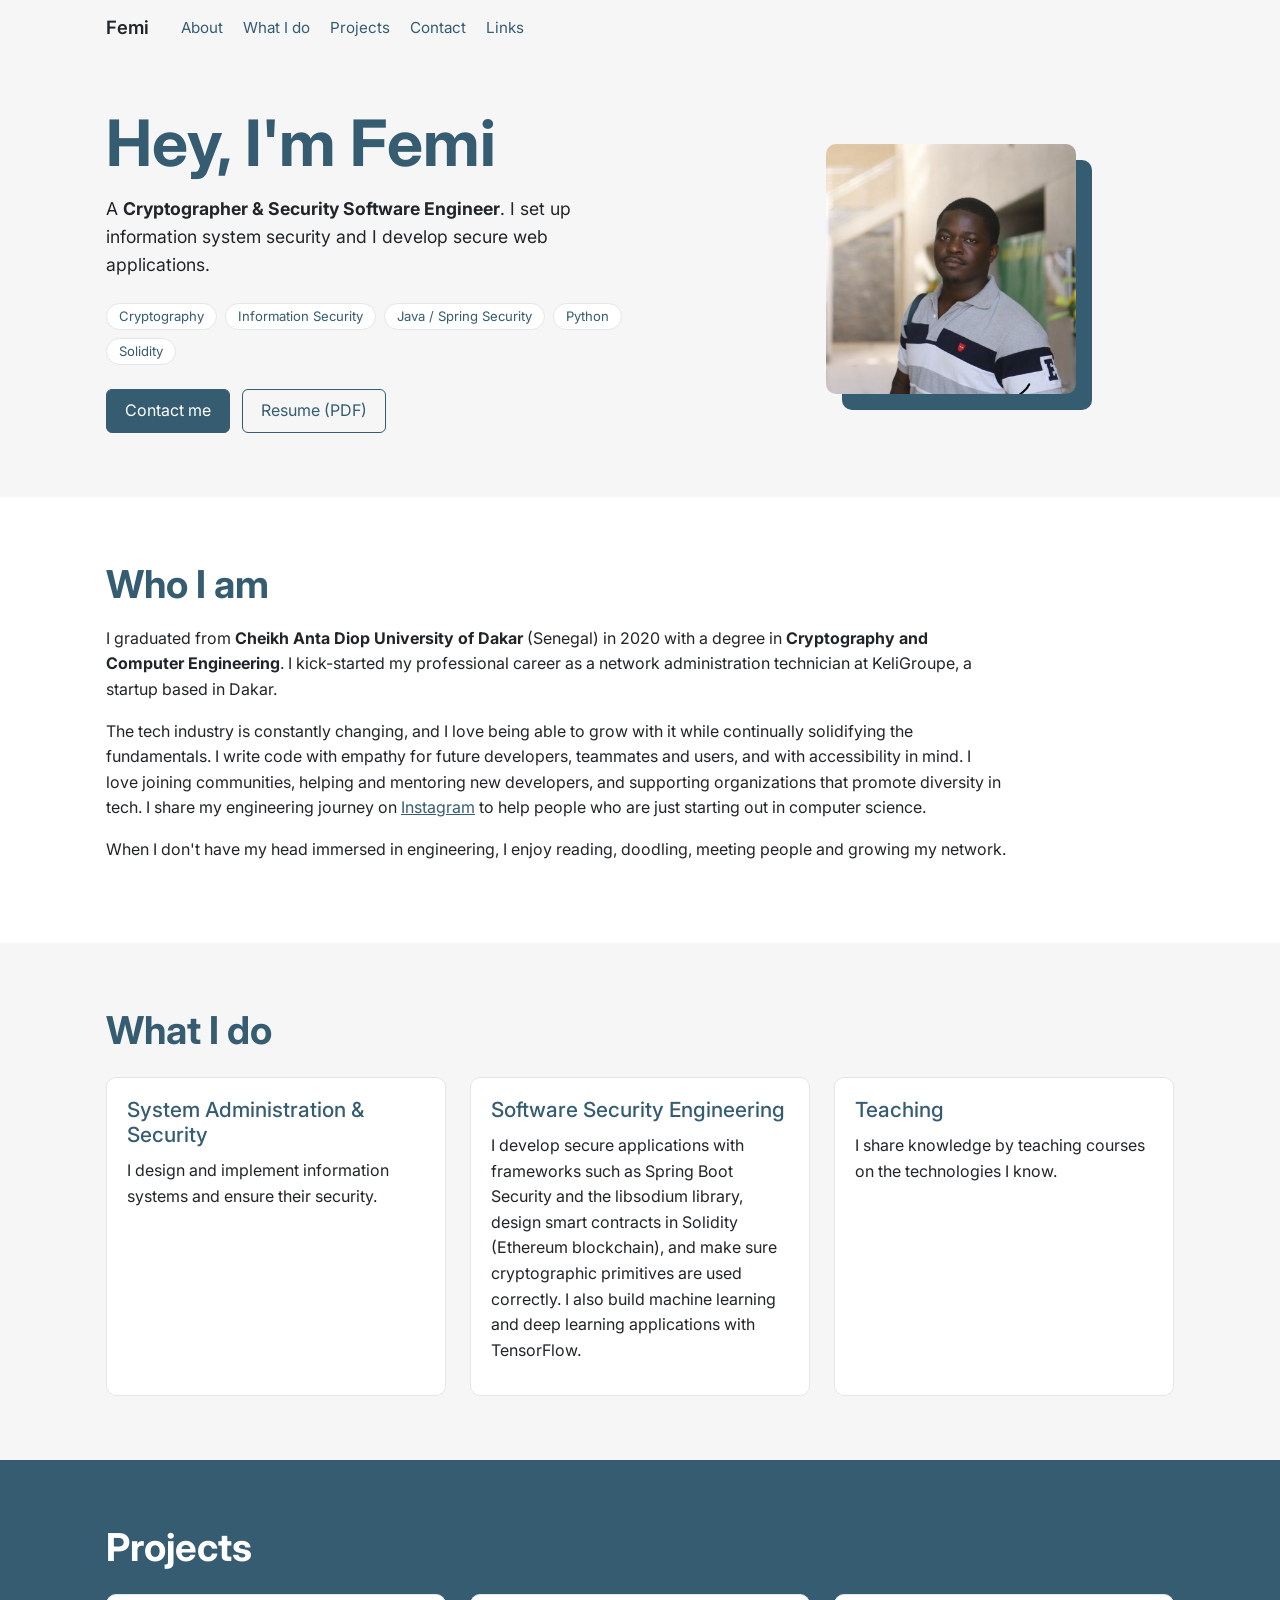
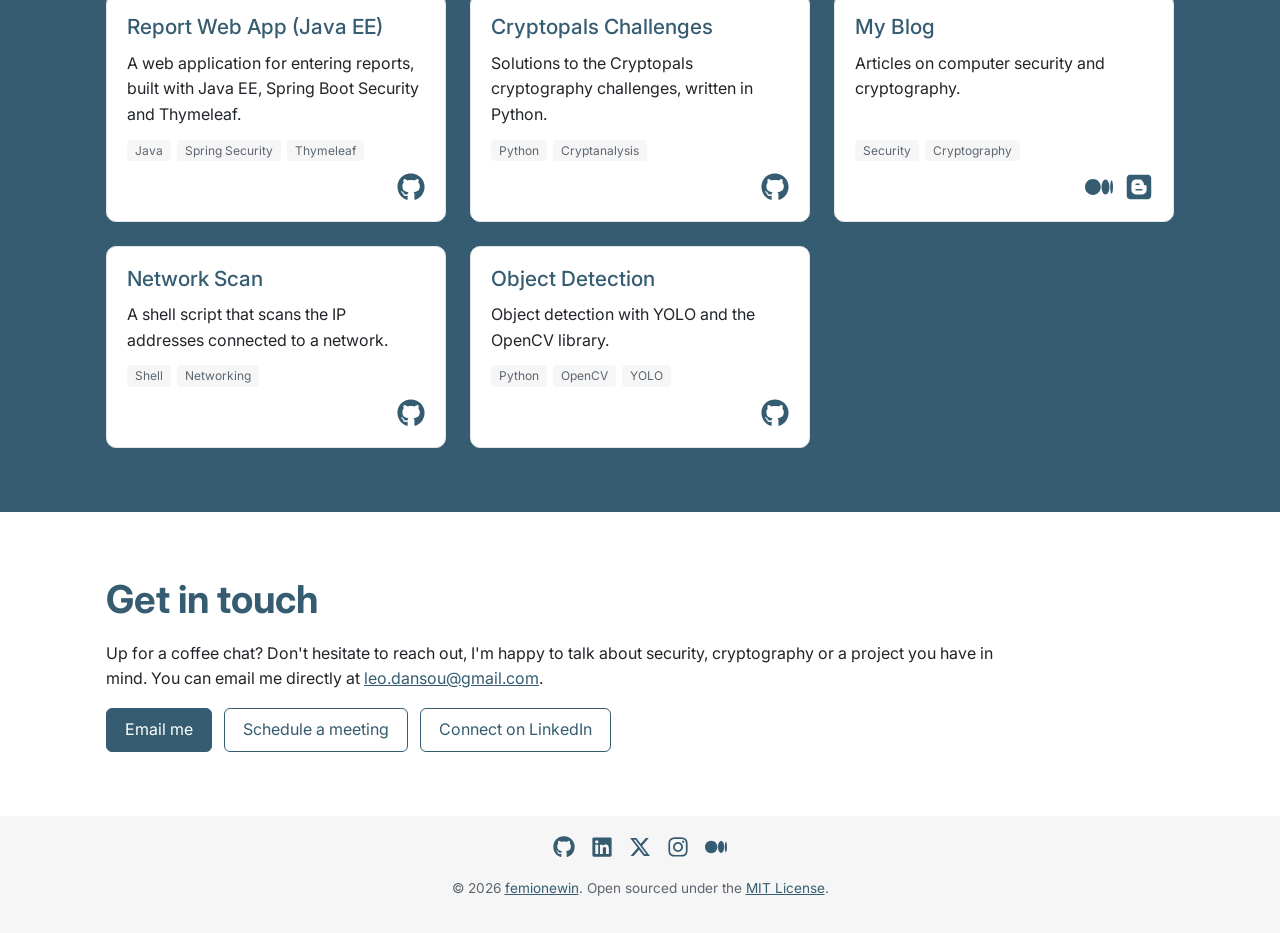
==== commit dbc91517: "Rebuild portfolio as lightweight static site with SEO improvements Replace the compiled Next.js expo" ====
--- a/index.html
+++ b/index.html
@@ -1 +1,236 @@
-<!DOCTYPE html><html><head><meta name="viewport" content="width=device-width"/><meta charSet="utf-8"/><title>Femi ONEWIN | Cryptography | Information Security | Software Engineer</title><meta name="description" content="I set up information system security and I develop web applications (software engineering). I graduated from Cheikh Anta Diop University of Dakar/SENEGAL in 2020 with a degree in Cryptography and Computer Engineering."/><meta property="og:title" content="Femi ONEWIN | Cryptography | Information Security | Software Engineer"/><meta property="og:description" content="I set up information system security and I develop web applications (software engineering). I graduated from Cheikh Anta Diop University of Dakar/SENEGAL in 2020 with a degree in Cryptography and Computer Engineering."/><meta property="og:image" content="/_next/static/image/config/profile.88bb7f9f5e48b41c713feb96d9b9a02d.jpg"/><meta property="og:type" content="website"/><meta name="next-head-count" content="8"/><link rel="preload" href="/_next/static/css/abfca190080845aa55d2.css" as="style"/><link rel="stylesheet" href="/_next/static/css/abfca190080845aa55d2.css" data-n-g=""/><noscript data-n-css=""></noscript><script defer="" nomodule="" src="/_next/static/chunks/polyfills-a54b4f32bdc1ef890ddd.js"></script><script src="/_next/static/chunks/webpack-61095c13c5984b221292.js" defer=""></script><script src="/_next/static/chunks/framework-0441fae7fd130f37dee1.js" defer=""></script><script src="/_next/static/chunks/main-0786f78015b8368a3815.js" defer=""></script><script src="/_next/static/chunks/pages/_app-69dde32d9e10ac7eea35.js" defer=""></script><script src="/_next/static/chunks/a9a7754c-a8b5d351d30da8fd8649.js" defer=""></script><script src="/_next/static/chunks/574-39892ae441e9f32acf01.js" defer=""></script><script src="/_next/static/chunks/625-5def67210d9c382855a8.js" defer=""></script><script src="/_next/static/chunks/pages/index-c691261430031883561a.js" defer=""></script><script src="/_next/static/Wr5YWVPKjDuDOiGh6HMZx/_buildManifest.js" defer=""></script><script src="/_next/static/Wr5YWVPKjDuDOiGh6HMZx/_ssgManifest.js" defer=""></script></head><body><div id="__next"><nav class="navbar navbar-expand-sm navbar-light bg-secondary"><div class="container"><a class="navbar-brand" href="/"><span class="">Femi</span></a><button class="custom-toggler navbar-toggler" type="button" data-toggle="collapse" data-target="#navbarsExample09" aria-controls="navbarsExample09" aria-expanded="false" aria-label="Toggle navigation"><span class="navbar-toggler-icon"></span></button><div class="collapse navbar-collapse" id="navbarsExample09"><a class="nav-link" href="/#about">About</a><a class="nav-link" href="/#projects">Projects</a><a class="nav-link" href="/#contact">Contact</a><a class="nav-link" href="/links">Links</a></div></div></nav><div class="bg-secondary py-5 px-5"><div class="container"><div class=" row align-items-center"><div class="col-sm-6"><h1 class="text-primary fw-bold display-3">Hey, I&#x27;m Femi</h1><p>A Cryptographer &amp; Security Software Engineer, I set up information system security and I develop web applications</p><div class="text-center"><a class="btn btn-primary my-1 mx-3" href="/#contact">Contact Me</a><a target="_blank" rel="noreferrer" class="btn btn-outline-primary my-1 mx-3" href="https://drive.google.com/file/d/1dINyf715SW4GFycQ2mRoMgU46K6ZEpQk/view?usp=sharing">Resume</a></div></div><div class="col-sm-6 text-center"><img class="img-fluid my-3 card-image" width="250" height="250" src="/_next/static/image/config/profile.88bb7f9f5e48b41c713feb96d9b9a02d.jpg" alt="profile of femionewin"/></div></div></div></div><div id="about" class="bg-white py-5 px-5"><div class="container"><h1 class="text-primary fw-bold">Who I am</h1><div class="px-sm-5"><p>I graduated from Cheikh Anta Diop University of Dakar/SENEGAL in 2020 with a degree in Cryptography and Computer Engineering. I kick started my professional career as a network administration technician for KeliGroupe startup based in Dakar/SENEGAL.</p><p>The tech industry is constantly changing, and I love being able to grow with it, while continually solidifying the fundamentals. I open my code from a place of empathy for future developers, teammates, users, and with people. accessibility in mind. I love joining communities, helping and mentoring new developers, and supporting organizations to promote diversity in tech. I share my engineering journey on Instagram, helping people who are just starting to enter the space of computer science.</p><p>When I don&#x27;t have my head immersed in engineering, I focus on my hobbies which are: Reading a book, doodling, meeting people and developing my network.</p></div></div></div><div id="skills" class="bg-secondary py-5 px-5"><div class="container"><h1 class="text-primary fw-bold">What I do</h1><div class="d-flex flex-row flex-wrap justify-content-center"><div class="card py-3 px-3 mx-sm-4 my-4 card-work" style="width:20rem"><h4 class="text-primary">System Administration an Security</h4><p class="text-dark">I design and implement information systems and ensure their security</p><div class="text-end"></div></div><div class="card py-3 px-3 mx-sm-4 my-4 card-work" style="width:20rem"><h4 class="text-primary">Software Security Engineering</h4><p class="text-dark">I develop secure applications using frameworks such as Spring Boot Security, Libpsodium library; Design smart contract applications with solidity (Etheteum Blockchain) and I ensure the proper use of cryptographic derivatives in applications. I also develop some applications using Tensorflow for machine learning and deep learning.</p><div class="text-end"></div></div><div class="card py-3 px-3 mx-sm-4 my-4 card-work" style="width:20rem"><h4 class="text-primary">Teaching</h4><p class="text-dark">I also share knowledge by teaching courses on the technologies I know.</p><div class="text-end"></div></div></div></div></div><div id="projects" class="bg-primary py-5 px-5"><div class="container"><h1 class="text-light fw-bold">Projects</h1><div class="d-flex flex-row flex-wrap justify-content-center"><div class="card py-3 px-3 mx-sm-4 my-4 card-work" style="width:20rem"><h4 class="text-primary">Web App in Java EE</h4><p class="text-dark">I designed a web application for entering reports with Java EE with Spring Boot Security, thymeleaf.</p><div class="text-end"><a target="_blank" rel="noreferrer" href="https://github.com/femionewin/RapportWebApp"><svg aria-hidden="true" focusable="false" data-prefix="fab" data-icon="github" class="svg-inline--fa fa-github fa-w-16 fa-2x icon-style mx-1" role="img" xmlns="http://www.w3.org/2000/svg" viewBox="0 0 496 512"><path fill="currentColor" d="M165.9 397.4c0 2-2.3 3.6-5.2 3.6-3.3.3-5.6-1.3-5.6-3.6 0-2 2.3-3.6 5.2-3.6 3-.3 5.6 1.3 5.6 3.6zm-31.1-4.5c-.7 2 1.3 4.3 4.3 4.9 2.6 1 5.6 0 6.2-2s-1.3-4.3-4.3-5.2c-2.6-.7-5.5.3-6.2 2.3zm44.2-1.7c-2.9.7-4.9 2.6-4.6 4.9.3 2 2.9 3.3 5.9 2.6 2.9-.7 4.9-2.6 4.6-4.6-.3-1.9-3-3.2-5.9-2.9zM244.8 8C106.1 8 0 113.3 0 252c0 110.9 69.8 205.8 169.5 239.2 12.8 2.3 17.3-5.6 17.3-12.1 0-6.2-.3-40.4-.3-61.4 0 0-70 15-84.7-29.8 0 0-11.4-29.1-27.8-36.6 0 0-22.9-15.7 1.6-15.4 0 0 24.9 2 38.6 25.8 21.9 38.6 58.6 27.5 72.9 20.9 2.3-16 8.8-27.1 16-33.7-55.9-6.2-112.3-14.3-112.3-110.5 0-27.5 7.6-41.3 23.6-58.9-2.6-6.5-11.1-33.3 2.6-67.9 20.9-6.5 69 27 69 27 20-5.6 41.5-8.5 62.8-8.5s42.8 2.9 62.8 8.5c0 0 48.1-33.6 69-27 13.7 34.7 5.2 61.4 2.6 67.9 16 17.7 25.8 31.5 25.8 58.9 0 96.5-58.9 104.2-114.8 110.5 9.2 7.9 17 22.9 17 46.4 0 33.7-.3 75.4-.3 83.6 0 6.5 4.6 14.4 17.3 12.1C428.2 457.8 496 362.9 496 252 496 113.3 383.5 8 244.8 8zM97.2 352.9c-1.3 1-1 3.3.7 5.2 1.6 1.6 3.9 2.3 5.2 1 1.3-1 1-3.3-.7-5.2-1.6-1.6-3.9-2.3-5.2-1zm-10.8-8.1c-.7 1.3.3 2.9 2.3 3.9 1.6 1 3.6.7 4.3-.7.7-1.3-.3-2.9-2.3-3.9-2-.6-3.6-.3-4.3.7zm32.4 35.6c-1.6 1.3-1 4.3 1.3 6.2 2.3 2.3 5.2 2.6 6.5 1 1.3-1.3.7-4.3-1.3-6.2-2.2-2.3-5.2-2.6-6.5-1zm-11.4-14.7c-1.6 1-1.6 3.6 0 5.9 1.6 2.3 4.3 3.3 5.6 2.3 1.6-1.3 1.6-3.9 0-6.2-1.4-2.3-4-3.3-5.6-2z"></path></svg></a></div></div><div class="card py-3 px-3 mx-sm-4 my-4 card-work" style="width:20rem"><h4 class="text-primary">Cryptography</h4><p class="text-dark"> I did some cryptography challenges on cryptopals using python programming language.</p><div class="text-end"><a target="_blank" rel="noreferrer" href="https://github.com/femionewin/cryptopals-challenge"><svg aria-hidden="true" focusable="false" data-prefix="fab" data-icon="github" class="svg-inline--fa fa-github fa-w-16 fa-2x icon-style mx-1" role="img" xmlns="http://www.w3.org/2000/svg" viewBox="0 0 496 512"><path fill="currentColor" d="M165.9 397.4c0 2-2.3 3.6-5.2 3.6-3.3.3-5.6-1.3-5.6-3.6 0-2 2.3-3.6 5.2-3.6 3-.3 5.6 1.3 5.6 3.6zm-31.1-4.5c-.7 2 1.3 4.3 4.3 4.9 2.6 1 5.6 0 6.2-2s-1.3-4.3-4.3-5.2c-2.6-.7-5.5.3-6.2 2.3zm44.2-1.7c-2.9.7-4.9 2.6-4.6 4.9.3 2 2.9 3.3 5.9 2.6 2.9-.7 4.9-2.6 4.6-4.6-.3-1.9-3-3.2-5.9-2.9zM244.8 8C106.1 8 0 113.3 0 252c0 110.9 69.8 205.8 169.5 239.2 12.8 2.3 17.3-5.6 17.3-12.1 0-6.2-.3-40.4-.3-61.4 0 0-70 15-84.7-29.8 0 0-11.4-29.1-27.8-36.6 0 0-22.9-15.7 1.6-15.4 0 0 24.9 2 38.6 25.8 21.9 38.6 58.6 27.5 72.9 20.9 2.3-16 8.8-27.1 16-33.7-55.9-6.2-112.3-14.3-112.3-110.5 0-27.5 7.6-41.3 23.6-58.9-2.6-6.5-11.1-33.3 2.6-67.9 20.9-6.5 69 27 69 27 20-5.6 41.5-8.5 62.8-8.5s42.8 2.9 62.8 8.5c0 0 48.1-33.6 69-27 13.7 34.7 5.2 61.4 2.6 67.9 16 17.7 25.8 31.5 25.8 58.9 0 96.5-58.9 104.2-114.8 110.5 9.2 7.9 17 22.9 17 46.4 0 33.7-.3 75.4-.3 83.6 0 6.5 4.6 14.4 17.3 12.1C428.2 457.8 496 362.9 496 252 496 113.3 383.5 8 244.8 8zM97.2 352.9c-1.3 1-1 3.3.7 5.2 1.6 1.6 3.9 2.3 5.2 1 1.3-1 1-3.3-.7-5.2-1.6-1.6-3.9-2.3-5.2-1zm-10.8-8.1c-.7 1.3.3 2.9 2.3 3.9 1.6 1 3.6.7 4.3-.7.7-1.3-.3-2.9-2.3-3.9-2-.6-3.6-.3-4.3.7zm32.4 35.6c-1.6 1.3-1 4.3 1.3 6.2 2.3 2.3 5.2 2.6 6.5 1 1.3-1.3.7-4.3-1.3-6.2-2.2-2.3-5.2-2.6-6.5-1zm-11.4-14.7c-1.6 1-1.6 3.6 0 5.9 1.6 2.3 4.3 3.3 5.6 2.3 1.6-1.3 1.6-3.9 0-6.2-1.4-2.3-4-3.3-5.6-2z"></path></svg></a></div></div><div class="card py-3 px-3 mx-sm-4 my-4 card-work" style="width:20rem"><h4 class="text-primary">My Blog</h4><p class="text-dark">I write some post on computer security and cryptography on my pages.</p><div class="text-end"><a target="_blank" rel="noreferrer" href="https://shankslenoir.blogspot.com/"><svg aria-hidden="true" focusable="false" data-prefix="fab" data-icon="blogger" class="svg-inline--fa fa-blogger fa-w-14 fa-2x icon-style mx-1" role="img" xmlns="http://www.w3.org/2000/svg" viewBox="0 0 448 512"><path fill="currentColor" d="M162.4 196c4.8-4.9 6.2-5.1 36.4-5.1 27.2 0 28.1.1 32.1 2.1 5.8 2.9 8.3 7 8.3 13.6 0 5.9-2.4 10-7.6 13.4-2.8 1.8-4.5 1.9-31.1 2.1-16.4.1-29.5-.2-31.5-.8-10.3-2.9-14.1-17.7-6.6-25.3zm61.4 94.5c-53.9 0-55.8.2-60.2 4.1-3.5 3.1-5.7 9.4-5.1 13.9.7 4.7 4.8 10.1 9.2 12 2.2 1 14.1 1.7 56.3 1.2l47.9-.6 9.2-1.5c9-5.1 10.5-17.4 3.1-24.4-5.3-4.7-5-4.7-60.4-4.7zm223.4 130.1c-3.5 28.4-23 50.4-51.1 57.5-7.2 1.8-9.7 1.9-172.9 1.8-157.8 0-165.9-.1-172-1.8-8.4-2.2-15.6-5.5-22.3-10-5.6-3.8-13.9-11.8-17-16.4-3.8-5.6-8.2-15.3-10-22C.1 423 0 420.3 0 256.3 0 93.2 0 89.7 1.8 82.6 8.1 57.9 27.7 39 53 33.4c7.3-1.6 332.1-1.9 340-.3 21.2 4.3 37.9 17.1 47.6 36.4 7.7 15.3 7-1.5 7.3 180.6.2 115.8 0 164.5-.7 170.5zm-85.4-185.2c-1.1-5-4.2-9.6-7.7-11.5-1.1-.6-8-1.3-15.5-1.7-12.4-.6-13.8-.8-17.8-3.1-6.2-3.6-7.9-7.6-8-18.3 0-20.4-8.5-39.4-25.3-56.5-12-12.2-25.3-20.5-40.6-25.1-3.6-1.1-11.8-1.5-39.2-1.8-42.9-.5-52.5.4-67.1 6.2-27 10.7-46.3 33.4-53.4 62.4-1.3 5.4-1.6 14.2-1.9 64.3-.4 62.8 0 72.1 4 84.5 9.7 30.7 37.1 53.4 64.6 58.4 9.2 1.7 122.2 2.1 133.7.5 20.1-2.7 35.9-10.8 50.7-25.9 10.7-10.9 17.4-22.8 21.8-38.5 3.2-10.9 2.9-88.4 1.7-93.9z"></path></svg></a><a target="_blank" rel="noreferrer" href="https://medium.com/@femionewin"><svg aria-hidden="true" focusable="false" data-prefix="fab" data-icon="google" class="svg-inline--fa fa-google fa-w-16 fa-2x icon-style mx-1" role="img" xmlns="http://www.w3.org/2000/svg" viewBox="0 0 488 512"><path fill="currentColor" d="M488 261.8C488 403.3 391.1 504 248 504 110.8 504 0 393.2 0 256S110.8 8 248 8c66.8 0 123 24.5 166.3 64.9l-67.5 64.9C258.5 52.6 94.3 116.6 94.3 256c0 86.5 69.1 156.6 153.7 156.6 98.2 0 135-70.4 140.8-106.9H248v-85.3h236.1c2.3 12.7 3.9 24.9 3.9 41.4z"></path></svg></a></div></div><div class="card py-3 px-3 mx-sm-4 my-4 card-work" style="width:20rem"><h4 class="text-primary">Network Scan</h4><p class="text-dark">I wrote a script to scan IP addresses connected in a network.</p><div class="text-end"><a target="_blank" rel="noreferrer" href="https://github.com/femionewin/ip-scan-with-shell"><svg aria-hidden="true" focusable="false" data-prefix="fab" data-icon="github" class="svg-inline--fa fa-github fa-w-16 fa-2x icon-style mx-1" role="img" xmlns="http://www.w3.org/2000/svg" viewBox="0 0 496 512"><path fill="currentColor" d="M165.9 397.4c0 2-2.3 3.6-5.2 3.6-3.3.3-5.6-1.3-5.6-3.6 0-2 2.3-3.6 5.2-3.6 3-.3 5.6 1.3 5.6 3.6zm-31.1-4.5c-.7 2 1.3 4.3 4.3 4.9 2.6 1 5.6 0 6.2-2s-1.3-4.3-4.3-5.2c-2.6-.7-5.5.3-6.2 2.3zm44.2-1.7c-2.9.7-4.9 2.6-4.6 4.9.3 2 2.9 3.3 5.9 2.6 2.9-.7 4.9-2.6 4.6-4.6-.3-1.9-3-3.2-5.9-2.9zM244.8 8C106.1 8 0 113.3 0 252c0 110.9 69.8 205.8 169.5 239.2 12.8 2.3 17.3-5.6 17.3-12.1 0-6.2-.3-40.4-.3-61.4 0 0-70 15-84.7-29.8 0 0-11.4-29.1-27.8-36.6 0 0-22.9-15.7 1.6-15.4 0 0 24.9 2 38.6 25.8 21.9 38.6 58.6 27.5 72.9 20.9 2.3-16 8.8-27.1 16-33.7-55.9-6.2-112.3-14.3-112.3-110.5 0-27.5 7.6-41.3 23.6-58.9-2.6-6.5-11.1-33.3 2.6-67.9 20.9-6.5 69 27 69 27 20-5.6 41.5-8.5 62.8-8.5s42.8 2.9 62.8 8.5c0 0 48.1-33.6 69-27 13.7 34.7 5.2 61.4 2.6 67.9 16 17.7 25.8 31.5 25.8 58.9 0 96.5-58.9 104.2-114.8 110.5 9.2 7.9 17 22.9 17 46.4 0 33.7-.3 75.4-.3 83.6 0 6.5 4.6 14.4 17.3 12.1C428.2 457.8 496 362.9 496 252 496 113.3 383.5 8 244.8 8zM97.2 352.9c-1.3 1-1 3.3.7 5.2 1.6 1.6 3.9 2.3 5.2 1 1.3-1 1-3.3-.7-5.2-1.6-1.6-3.9-2.3-5.2-1zm-10.8-8.1c-.7 1.3.3 2.9 2.3 3.9 1.6 1 3.6.7 4.3-.7.7-1.3-.3-2.9-2.3-3.9-2-.6-3.6-.3-4.3.7zm32.4 35.6c-1.6 1.3-1 4.3 1.3 6.2 2.3 2.3 5.2 2.6 6.5 1 1.3-1.3.7-4.3-1.3-6.2-2.2-2.3-5.2-2.6-6.5-1zm-11.4-14.7c-1.6 1-1.6 3.6 0 5.9 1.6 2.3 4.3 3.3 5.6 2.3 1.6-1.3 1.6-3.9 0-6.2-1.4-2.3-4-3.3-5.6-2z"></path></svg></a></div></div><div class="card py-3 px-3 mx-sm-4 my-4 card-work" style="width:20rem"><h4 class="text-primary">Object Detection</h4><p class="text-dark">I wrote a code using yolo and the opencv library for object detection.</p><div class="text-end"><a target="_blank" rel="noreferrer" href="https://github.com/femionewin/object_dectection"><svg aria-hidden="true" focusable="false" data-prefix="fab" data-icon="github" class="svg-inline--fa fa-github fa-w-16 fa-2x icon-style mx-1" role="img" xmlns="http://www.w3.org/2000/svg" viewBox="0 0 496 512"><path fill="currentColor" d="M165.9 397.4c0 2-2.3 3.6-5.2 3.6-3.3.3-5.6-1.3-5.6-3.6 0-2 2.3-3.6 5.2-3.6 3-.3 5.6 1.3 5.6 3.6zm-31.1-4.5c-.7 2 1.3 4.3 4.3 4.9 2.6 1 5.6 0 6.2-2s-1.3-4.3-4.3-5.2c-2.6-.7-5.5.3-6.2 2.3zm44.2-1.7c-2.9.7-4.9 2.6-4.6 4.9.3 2 2.9 3.3 5.9 2.6 2.9-.7 4.9-2.6 4.6-4.6-.3-1.9-3-3.2-5.9-2.9zM244.8 8C106.1 8 0 113.3 0 252c0 110.9 69.8 205.8 169.5 239.2 12.8 2.3 17.3-5.6 17.3-12.1 0-6.2-.3-40.4-.3-61.4 0 0-70 15-84.7-29.8 0 0-11.4-29.1-27.8-36.6 0 0-22.9-15.7 1.6-15.4 0 0 24.9 2 38.6 25.8 21.9 38.6 58.6 27.5 72.9 20.9 2.3-16 8.8-27.1 16-33.7-55.9-6.2-112.3-14.3-112.3-110.5 0-27.5 7.6-41.3 23.6-58.9-2.6-6.5-11.1-33.3 2.6-67.9 20.9-6.5 69 27 69 27 20-5.6 41.5-8.5 62.8-8.5s42.8 2.9 62.8 8.5c0 0 48.1-33.6 69-27 13.7 34.7 5.2 61.4 2.6 67.9 16 17.7 25.8 31.5 25.8 58.9 0 96.5-58.9 104.2-114.8 110.5 9.2 7.9 17 22.9 17 46.4 0 33.7-.3 75.4-.3 83.6 0 6.5 4.6 14.4 17.3 12.1C428.2 457.8 496 362.9 496 252 496 113.3 383.5 8 244.8 8zM97.2 352.9c-1.3 1-1 3.3.7 5.2 1.6 1.6 3.9 2.3 5.2 1 1.3-1 1-3.3-.7-5.2-1.6-1.6-3.9-2.3-5.2-1zm-10.8-8.1c-.7 1.3.3 2.9 2.3 3.9 1.6 1 3.6.7 4.3-.7.7-1.3-.3-2.9-2.3-3.9-2-.6-3.6-.3-4.3.7zm32.4 35.6c-1.6 1.3-1 4.3 1.3 6.2 2.3 2.3 5.2 2.6 6.5 1 1.3-1.3.7-4.3-1.3-6.2-2.2-2.3-5.2-2.6-6.5-1zm-11.4-14.7c-1.6 1-1.6 3.6 0 5.9 1.6 2.3 4.3 3.3 5.6 2.3 1.6-1.3 1.6-3.9 0-6.2-1.4-2.3-4-3.3-5.6-2z"></path></svg></a></div></div></div></div></div><div id="contact" class="bg-white py-5 px-5"><div class="container"><h1 class="text-primary fw-bold">Get in touch</h1><div class="px-sm-5"><p>Coffee Chat! Please do not hesitate to schedule a meeting. Alternatively, feel free to reach out directly by email at leo.dansou@gmail.com.</p><div class=""><a class="btn btn-primary my-1 mx-3" href="mailto:leo.dansou@gmail.com">Email Me</a><a class="btn btn-outline-primary my-1 mx-3" href="">Schedule Meeting</a></div></div></div></div><footer class="bg-secondary text-center py-2 px-5"><div class="container text-muted"><small>© 2022 <!-- --> <a href="https://github.com/femionewin">femionewin</a>. Open sourced with love under <!-- --> <a href="https://github.com/femionewin/femionewin.github.io/main/LICENSE">MIT</a> <!-- --> License</small></div></footer></div><script id="__NEXT_DATA__" type="application/json">{"props":{"pageProps":{}},"page":"/","query":{},"buildId":"Wr5YWVPKjDuDOiGh6HMZx","runtimeConfig":{"basePath":""},"nextExport":true,"autoExport":true,"isFallback":false,"scriptLoader":[]}</script></body></html>+<!DOCTYPE html>
+<html lang="en">
+<head>
+  <meta charset="utf-8">
+  <meta name="viewport" content="width=device-width, initial-scale=1">
+  <title>Femi ONEWIN | Cryptographer &amp; Security Software Engineer</title>
+  <meta name="description" content="Femi ONEWIN, cryptographer and security software engineer based in Dakar, Senegal. Information system security, secure web applications (Java, Spring Security), blockchain and machine learning.">
+  <meta name="author" content="Femi ONEWIN">
+  <meta name="keywords" content="Femi ONEWIN, femionewin, cryptography, cryptographer, information security, cybersecurity, security engineer, software engineer, Spring Boot Security, libsodium, Solidity, Ethereum, TensorFlow, Dakar, Senegal">
+  <meta name="robots" content="index, follow">
+  <link rel="canonical" href="https://femionewin.github.io/">
+
+  <meta property="og:type" content="profile">
+  <meta property="og:site_name" content="Femi ONEWIN">
+  <meta property="og:url" content="https://femionewin.github.io/">
+  <meta property="og:title" content="Femi ONEWIN | Cryptographer &amp; Security Software Engineer">
+  <meta property="og:description" content="I set up information system security and develop secure web applications. Graduate in Cryptography and Computer Engineering from Cheikh Anta Diop University of Dakar.">
+  <meta property="og:image" content="https://femionewin.github.io/assets/profile.jpg">
+  <meta property="og:image:width" content="400">
+  <meta property="og:image:height" content="400">
+  <meta property="og:image:alt" content="Portrait of Femi ONEWIN">
+  <meta property="og:locale" content="en_US">
+  <meta property="profile:first_name" content="Femi">
+  <meta property="profile:last_name" content="ONEWIN">
+  <meta property="profile:username" content="femionewin">
+
+  <meta name="twitter:card" content="summary">
+  <meta name="twitter:site" content="@femi_dansou">
+  <meta name="twitter:creator" content="@femi_dansou">
+  <meta name="twitter:title" content="Femi ONEWIN | Cryptographer &amp; Security Software Engineer">
+  <meta name="twitter:description" content="I set up information system security and develop secure web applications.">
+  <meta name="twitter:image" content="https://femionewin.github.io/assets/profile.jpg">
+
+  <meta name="theme-color" content="#355c71">
+  <link rel="icon" href="/favicon.ico" sizes="any">
+  <link rel="apple-touch-icon" href="/assets/profile.jpg">
+  <link rel="manifest" href="/site.webmanifest">
+
+  <link rel="preconnect" href="https://fonts.googleapis.com">
+  <link rel="preconnect" href="https://fonts.gstatic.com" crossorigin>
+  <link rel="stylesheet" href="https://fonts.googleapis.com/css2?family=Inter:wght@400;500;600;700&amp;display=swap">
+  <link rel="stylesheet" href="/assets/style.css">
+
+  <script type="application/ld+json">
+  {
+    "@context": "https://schema.org",
+    "@type": "Person",
+    "name": "Femi ONEWIN",
+    "alternateName": "femionewin",
+    "url": "https://femionewin.github.io/",
+    "image": "https://femionewin.github.io/assets/profile.jpg",
+    "email": "mailto:leo.dansou@gmail.com",
+    "jobTitle": "Cryptographer & Security Software Engineer",
+    "description": "Cryptographer and security software engineer. I set up information system security and develop secure web applications.",
+    "address": {
+      "@type": "PostalAddress",
+      "addressLocality": "Dakar",
+      "addressCountry": "SN"
+    },
+    "alumniOf": {
+      "@type": "CollegeOrUniversity",
+      "name": "Cheikh Anta Diop University of Dakar",
+      "sameAs": "https://www.ucad.sn/"
+    },
+    "knowsAbout": [
+      "Cryptography",
+      "Information security",
+      "System administration",
+      "Network administration",
+      "Software engineering",
+      "Spring Boot Security",
+      "libsodium",
+      "Solidity",
+      "Ethereum",
+      "Python",
+      "TensorFlow",
+      "Machine learning"
+    ],
+    "sameAs": [
+      "https://github.com/femionewin",
+      "https://www.linkedin.com/in/femionewin/",
+      "https://twitter.com/femi_dansou",
+      "https://www.instagram.com/femi.onewin/",
+      "https://medium.com/@femionewin",
+      "https://shankslenoir.blogspot.com/"
+    ]
+  }
+  </script>
+</head>
+<body>
+  <a class="skip-link" href="#main">Skip to content</a>
+
+  <header class="site-header">
+    <nav class="container nav" aria-label="Main">
+      <a class="brand" href="/">Femi</a>
+      <ul>
+        <li><a href="#about">About</a></li>
+        <li><a href="#services">What I do</a></li>
+        <li><a href="#projects">Projects</a></li>
+        <li><a href="#contact">Contact</a></li>
+        <li><a href="/links">Links</a></li>
+      </ul>
+    </nav>
+  </header>
+
+  <main id="main">
+    <section class="hero" aria-labelledby="hero-title">
+      <div class="container">
+        <div>
+          <h1 id="hero-title">Hey, I'm Femi</h1>
+          <p class="tagline">A <strong>Cryptographer &amp; Security Software Engineer</strong>. I set up information system security and I develop secure web applications.</p>
+          <ul class="badges" aria-label="Key skills">
+            <li>Cryptography</li>
+            <li>Information Security</li>
+            <li>Java / Spring Security</li>
+            <li>Python</li>
+            <li>Solidity</li>
+          </ul>
+          <div class="actions">
+            <a class="btn btn-primary" href="#contact">Contact me</a>
+            <a class="btn btn-outline" href="https://drive.google.com/file/d/1dINyf715SW4GFycQ2mRoMgU46K6ZEpQk/view?usp=sharing" target="_blank" rel="noopener">Resume (PDF)</a>
+          </div>
+        </div>
+        <div class="photo">
+          <img src="/assets/profile.jpg" width="400" height="400" alt="Portrait of Femi ONEWIN, cryptographer and security software engineer" fetchpriority="high">
+        </div>
+      </div>
+    </section>
+
+    <section id="about" aria-labelledby="about-title">
+      <div class="container">
+        <h2 id="about-title">Who I am</h2>
+        <div class="lead">
+          <p>I graduated from <strong>Cheikh Anta Diop University of Dakar</strong> (Senegal) in 2020 with a degree in <strong>Cryptography and Computer Engineering</strong>. I kick-started my professional career as a network administration technician at KeliGroupe, a startup based in Dakar.</p>
+          <p>The tech industry is constantly changing, and I love being able to grow with it while continually solidifying the fundamentals. I write code with empathy for future developers, teammates and users, and with accessibility in mind. I love joining communities, helping and mentoring new developers, and supporting organizations that promote diversity in tech. I share my engineering journey on <a href="https://www.instagram.com/femi.onewin/" target="_blank" rel="noopener">Instagram</a> to help people who are just starting out in computer science.</p>
+          <p>When I don't have my head immersed in engineering, I enjoy reading, doodling, meeting people and growing my network.</p>
+        </div>
+      </div>
+    </section>
+
+    <section id="services" class="alt" aria-labelledby="services-title">
+      <div class="container">
+        <h2 id="services-title">What I do</h2>
+        <div class="grid">
+          <article class="card">
+            <h3>System Administration &amp; Security</h3>
+            <p>I design and implement information systems and ensure their security.</p>
+          </article>
+          <article class="card">
+            <h3>Software Security Engineering</h3>
+            <p>I develop secure applications with frameworks such as Spring Boot Security and the libsodium library, design smart contracts in Solidity (Ethereum blockchain), and make sure cryptographic primitives are used correctly. I also build machine learning and deep learning applications with TensorFlow.</p>
+          </article>
+          <article class="card">
+            <h3>Teaching</h3>
+            <p>I share knowledge by teaching courses on the technologies I know.</p>
+          </article>
+        </div>
+      </div>
+    </section>
+
+    <section id="projects" class="dark" aria-labelledby="projects-title">
+      <div class="container">
+        <h2 id="projects-title">Projects</h2>
+        <div class="grid">
+          <article class="card">
+            <h3>Report Web App (Java EE)</h3>
+            <p>A web application for entering reports, built with Java EE, Spring Boot Security and Thymeleaf.</p>
+            <ul class="tags"><li>Java</li><li>Spring Security</li><li>Thymeleaf</li></ul>
+            <div class="links">
+              <a href="https://github.com/femionewin/RapportWebApp" target="_blank" rel="noopener" aria-label="Report Web App source code on GitHub"><svg class="icon" aria-hidden="true"><use href="/assets/icons.svg#github"/></svg></a>
+            </div>
+          </article>
+          <article class="card">
+            <h3>Cryptopals Challenges</h3>
+            <p>Solutions to the Cryptopals cryptography challenges, written in Python.</p>
+            <ul class="tags"><li>Python</li><li>Cryptanalysis</li></ul>
+            <div class="links">
+              <a href="https://github.com/femionewin/cryptopals-challenge" target="_blank" rel="noopener" aria-label="Cryptopals challenges source code on GitHub"><svg class="icon" aria-hidden="true"><use href="/assets/icons.svg#github"/></svg></a>
+            </div>
+          </article>
+          <article class="card">
+            <h3>My Blog</h3>
+            <p>Articles on computer security and cryptography.</p>
+            <ul class="tags"><li>Security</li><li>Cryptography</li></ul>
+            <div class="links">
+              <a href="https://medium.com/@femionewin" target="_blank" rel="noopener" aria-label="Blog on Medium"><svg class="icon" aria-hidden="true"><use href="/assets/icons.svg#medium"/></svg></a>
+              <a href="https://shankslenoir.blogspot.com/" target="_blank" rel="noopener" aria-label="Blog on Blogger"><svg class="icon" aria-hidden="true"><use href="/assets/icons.svg#blogger"/></svg></a>
+            </div>
+          </article>
+          <article class="card">
+            <h3>Network Scan</h3>
+            <p>A shell script that scans the IP addresses connected to a network.</p>
+            <ul class="tags"><li>Shell</li><li>Networking</li></ul>
+            <div class="links">
+              <a href="https://github.com/femionewin/ip-scan-with-shell" target="_blank" rel="noopener" aria-label="Network scan script on GitHub"><svg class="icon" aria-hidden="true"><use href="/assets/icons.svg#github"/></svg></a>
+            </div>
+          </article>
+          <article class="card">
+            <h3>Object Detection</h3>
+            <p>Object detection with YOLO and the OpenCV library.</p>
+            <ul class="tags"><li>Python</li><li>OpenCV</li><li>YOLO</li></ul>
+            <div class="links">
+              <a href="https://github.com/femionewin/object_dectection" target="_blank" rel="noopener" aria-label="Object detection source code on GitHub"><svg class="icon" aria-hidden="true"><use href="/assets/icons.svg#github"/></svg></a>
+            </div>
+          </article>
+        </div>
+      </div>
+    </section>
+
+    <section id="contact" aria-labelledby="contact-title">
+      <div class="container">
+        <h2 id="contact-title">Get in touch</h2>
+        <p class="lead">Up for a coffee chat? Don't hesitate to reach out, I'm happy to talk about security, cryptography or a project you have in mind. You can email me directly at <a href="mailto:leo.dansou@gmail.com">leo.dansou@gmail.com</a>.</p>
+        <div class="actions">
+          <a class="btn btn-primary" href="mailto:leo.dansou@gmail.com">Email me</a>
+          <a class="btn btn-outline" href="mailto:leo.dansou@gmail.com?subject=Coffee%20chat%20request">Schedule a meeting</a>
+          <a class="btn btn-outline" href="https://www.linkedin.com/in/femionewin/" target="_blank" rel="noopener">Connect on LinkedIn</a>
+        </div>
+      </div>
+    </section>
+  </main>
+
+  <footer>
+    <div class="container">
+      <div class="social">
+        <a href="https://github.com/femionewin" target="_blank" rel="noopener me" aria-label="GitHub"><svg class="icon" aria-hidden="true"><use href="/assets/icons.svg#github"/></svg></a>
+        <a href="https://www.linkedin.com/in/femionewin/" target="_blank" rel="noopener me" aria-label="LinkedIn"><svg class="icon" aria-hidden="true"><use href="/assets/icons.svg#linkedin"/></svg></a>
+        <a href="https://twitter.com/femi_dansou" target="_blank" rel="noopener me" aria-label="X (Twitter)"><svg class="icon" aria-hidden="true"><use href="/assets/icons.svg#x-twitter"/></svg></a>
+        <a href="https://www.instagram.com/femi.onewin/" target="_blank" rel="noopener me" aria-label="Instagram"><svg class="icon" aria-hidden="true"><use href="/assets/icons.svg#instagram"/></svg></a>
+        <a href="https://medium.com/@femionewin" target="_blank" rel="noopener me" aria-label="Medium"><svg class="icon" aria-hidden="true"><use href="/assets/icons.svg#medium"/></svg></a>
+      </div>
+      <p>&copy; 2026 <a href="https://github.com/femionewin">femionewin</a>. Open sourced under the <a href="https://github.com/femionewin/femionewin.github.io/blob/main/LICENSE">MIT License</a>.</p>
+    </div>
+  </footer>
+</body>
+</html>
--- a/assets/style.css
+++ b/assets/style.css
@@ -0,0 +1,131 @@
+:root {
+  --primary: #355c71;
+  --primary-dark: #284757;
+  --text: #212529;
+  --muted: #5c6670;
+  --bg: #ffffff;
+  --bg-alt: #f6f6f6;
+  --card: #ffffff;
+  --border: #e3e6e8;
+  --radius: 10px;
+  --max: 1100px;
+}
+
+* { box-sizing: border-box; }
+
+html { scroll-behavior: smooth; scroll-padding-top: 64px; }
+
+body {
+  margin: 0;
+  font-family: "Inter", system-ui, -apple-system, "Segoe UI", Roboto, sans-serif;
+  font-size: 1rem;
+  line-height: 1.6;
+  color: var(--text);
+  background: var(--bg);
+}
+
+img { max-width: 100%; height: auto; display: block; }
+
+a { color: var(--primary); }
+a:hover { color: var(--primary-dark); }
+
+.container { max-width: var(--max); margin: 0 auto; padding: 0 16px; }
+
+.skip-link { position: absolute; left: -9999px; }
+.skip-link:focus { left: 16px; top: 8px; background: var(--card); padding: 8px 12px; z-index: 100; }
+
+/* Navigation */
+.site-header {
+  position: sticky; top: 0; z-index: 50;
+  background: rgba(246, 246, 246, .92);
+  backdrop-filter: saturate(180%) blur(8px);
+  border-bottom: 1px solid transparent;
+}
+.nav { display: flex; align-items: center; gap: 4px 24px; flex-wrap: wrap; min-height: 56px; }
+.nav .brand { font-size: 1.15rem; font-weight: 600; color: var(--text); text-decoration: none; margin-right: 8px; }
+.nav ul { display: flex; flex-wrap: wrap; gap: 4px 20px; list-style: none; margin: 0; padding: 0; }
+.nav ul a { color: var(--primary); text-decoration: none; font-size: .95rem; }
+.nav ul a:hover { text-decoration: underline; }
+
+/* Sections */
+section { padding: 64px 0; }
+section.alt { background: var(--bg-alt); }
+section.dark { background: var(--primary); color: #fff; }
+h1, h2, h3 { color: var(--primary); line-height: 1.2; margin: 0 0 .5em; }
+section.dark h2 { color: #fff; }
+h2 { font-size: clamp(1.8rem, 4vw, 2.4rem); font-weight: 700; }
+h3 { font-size: 1.3rem; font-weight: 500; }
+.lead { max-width: 900px; }
+
+/* Hero */
+.hero { background: var(--bg-alt); padding: 48px 0 64px; }
+.hero .container { display: grid; grid-template-columns: 1.3fr 1fr; gap: 40px; align-items: center; }
+.hero h1 { font-size: clamp(2.6rem, 7vw, 4rem); font-weight: 700; margin-bottom: .2em; }
+.hero .tagline { font-size: 1.1rem; max-width: 480px; margin: 0 0 24px; }
+.hero .photo { justify-self: center; position: relative; width: min(250px, 70vw); }
+.hero .photo::after {
+  content: ""; position: absolute; inset: 16px -16px -16px 16px;
+  background: var(--primary); border-radius: var(--radius); z-index: 0;
+}
+.hero .photo img { position: relative; z-index: 1; border-radius: var(--radius); }
+
+.badges { display: flex; flex-wrap: wrap; gap: 8px; list-style: none; padding: 0; margin: 0 0 24px; }
+.badges li { font-size: .82rem; background: #fff; border: 1px solid var(--border); border-radius: 999px; padding: 2px 12px; color: var(--primary); }
+
+/* Buttons */
+.actions { display: flex; flex-wrap: wrap; gap: 12px; }
+.btn {
+  display: inline-block; padding: 8px 18px; border-radius: 6px;
+  border: 1px solid var(--primary); font-size: 1rem; text-decoration: none;
+  transition: background .15s, color .15s;
+}
+.btn-primary { background: var(--primary); color: #fff; }
+.btn-primary:hover { background: var(--primary-dark); color: #fff; }
+.btn-outline { color: var(--primary); background: transparent; }
+.btn-outline:hover { background: var(--primary); color: #fff; }
+
+/* Cards */
+.grid { display: grid; grid-template-columns: repeat(auto-fit, minmax(260px, 1fr)); gap: 24px; margin-top: 24px; }
+.card {
+  background: var(--card); color: var(--text);
+  border: 1px solid var(--border); border-radius: var(--radius);
+  padding: 20px; display: flex; flex-direction: column;
+}
+.card p { margin: 0 0 12px; flex: 1; }
+.card .tags { display: flex; flex-wrap: wrap; gap: 6px; list-style: none; padding: 0; margin: 0 0 12px; }
+.card .tags li { font-size: .75rem; background: var(--bg-alt); border-radius: 4px; padding: 1px 8px; color: var(--muted); }
+.card .links { display: flex; justify-content: flex-end; gap: 12px; }
+.card .links a { color: var(--primary); display: inline-flex; }
+.card .links a:hover { color: var(--primary-dark); }
+.icon { width: 28px; height: 28px; fill: currentColor; }
+
+/* Footer */
+footer { background: var(--bg-alt); text-align: center; padding: 20px 0; font-size: .85rem; color: var(--muted); }
+footer .social { display: flex; justify-content: center; gap: 16px; margin-bottom: 8px; }
+footer .social a { color: var(--primary); }
+footer .social .icon { width: 22px; height: 22px; }
+
+/* Links page */
+.links-page { min-height: 100vh; display: flex; flex-direction: column; background: var(--bg-alt); }
+.links-page main { flex: 1; padding: 48px 16px; }
+.links-page .profile { text-align: center; margin-bottom: 24px; }
+.links-page .profile img { width: 112px; height: 112px; border-radius: 50%; margin: 0 auto 12px; }
+.links-page .profile h1 { font-size: 1.4rem; margin: 0; }
+.links-page .profile p { margin: 4px 0 0; color: var(--muted); }
+.link-list { list-style: none; padding: 0; margin: 0 auto; max-width: 480px; display: grid; gap: 12px; }
+.link-list a {
+  display: flex; align-items: center; justify-content: center; gap: 10px;
+  padding: 12px; border-radius: var(--radius); background: var(--primary); color: #fff; text-decoration: none;
+}
+.link-list a:hover { background: var(--primary-dark); color: #fff; }
+.link-list .icon { width: 20px; height: 20px; }
+
+@media (max-width: 720px) {
+  section { padding: 48px 0; }
+  .hero .container { grid-template-columns: 1fr; }
+  .hero .photo { grid-row: 1; margin-bottom: 8px; }
+}
+
+@media (prefers-reduced-motion: reduce) {
+  html { scroll-behavior: auto; }
+}
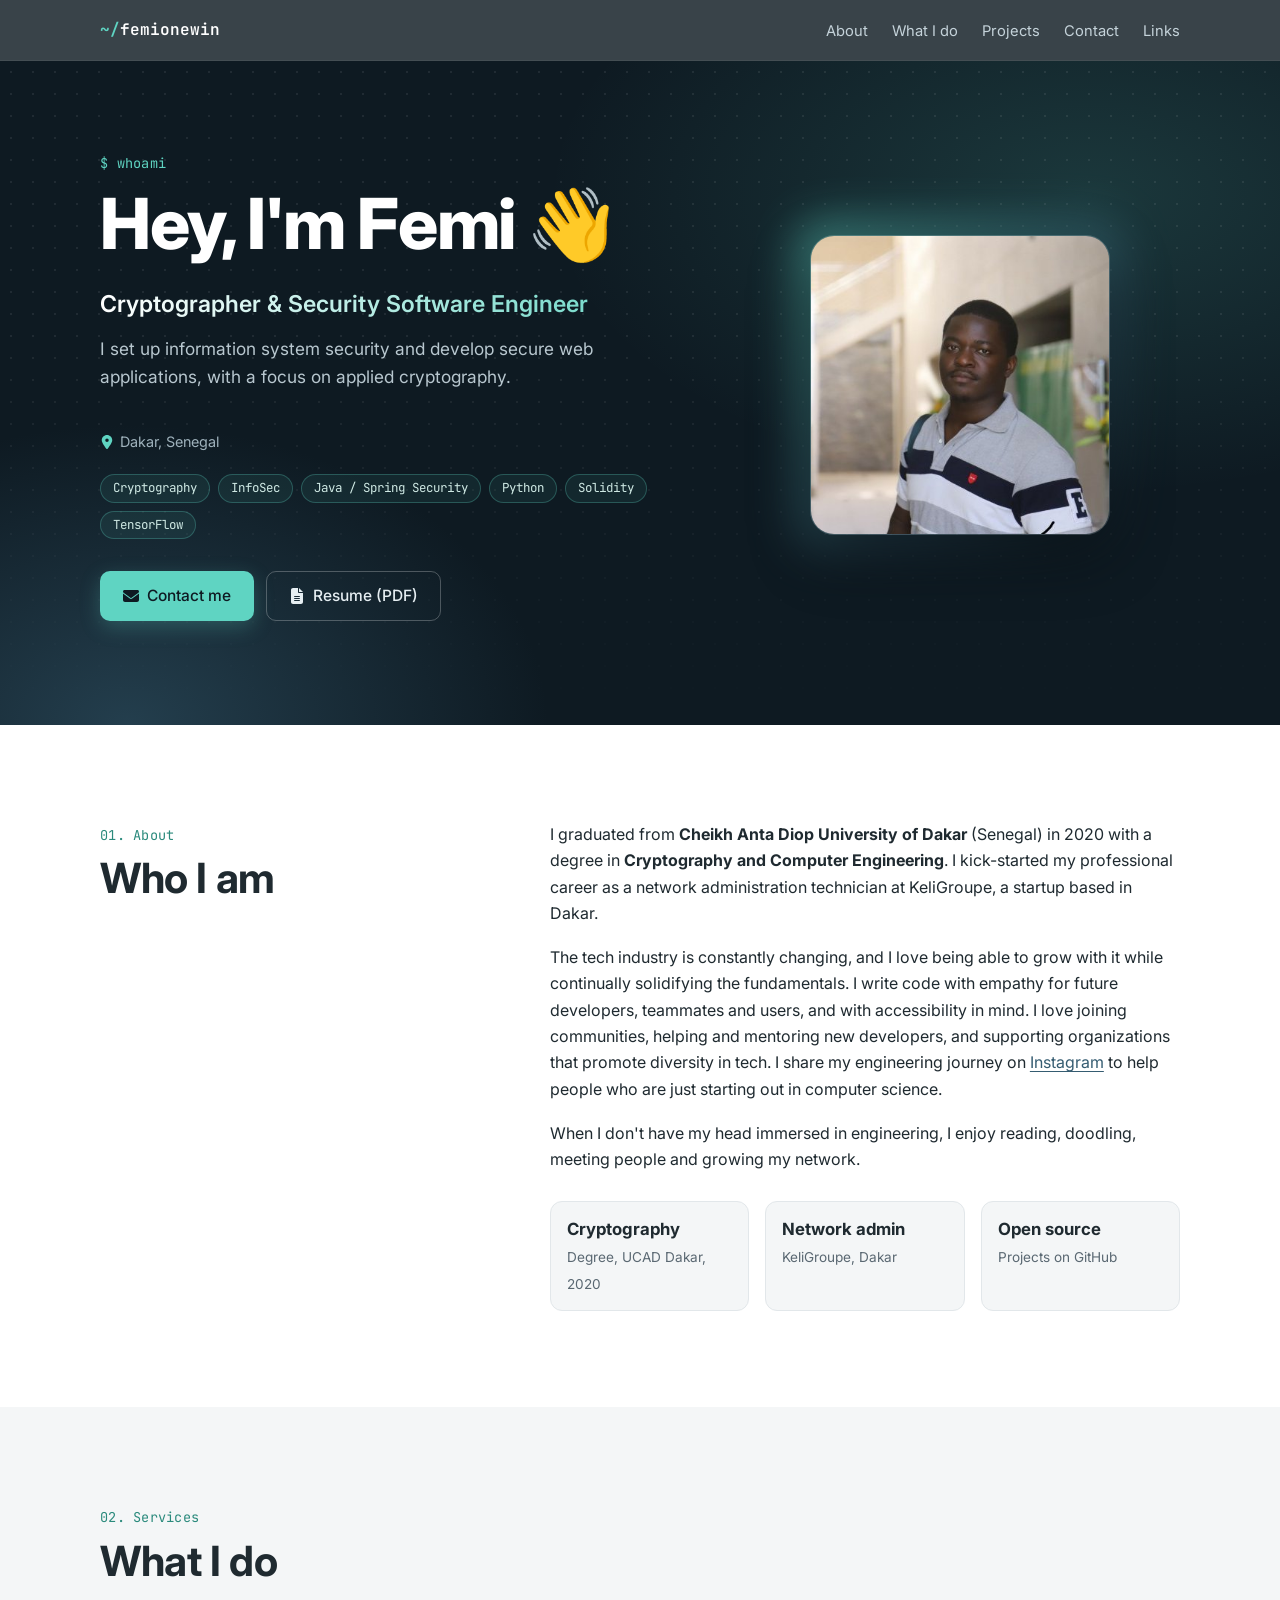
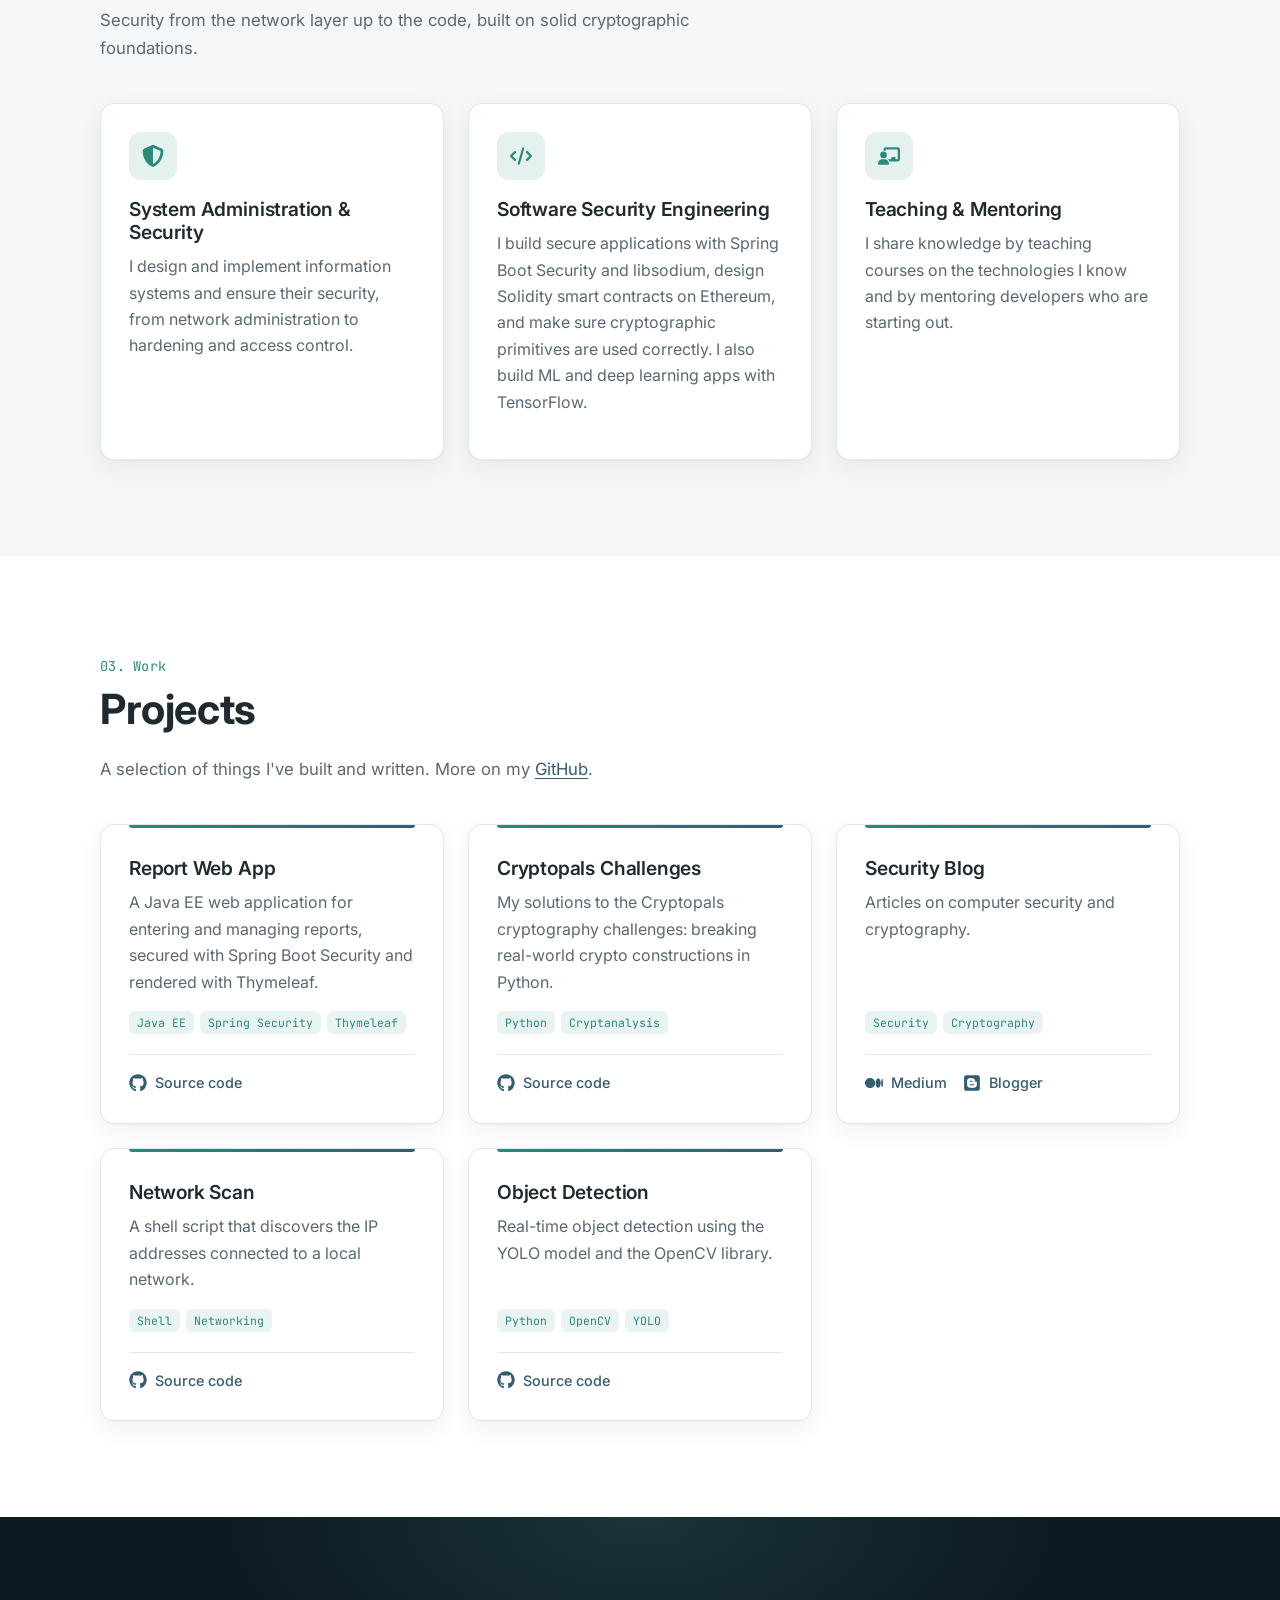
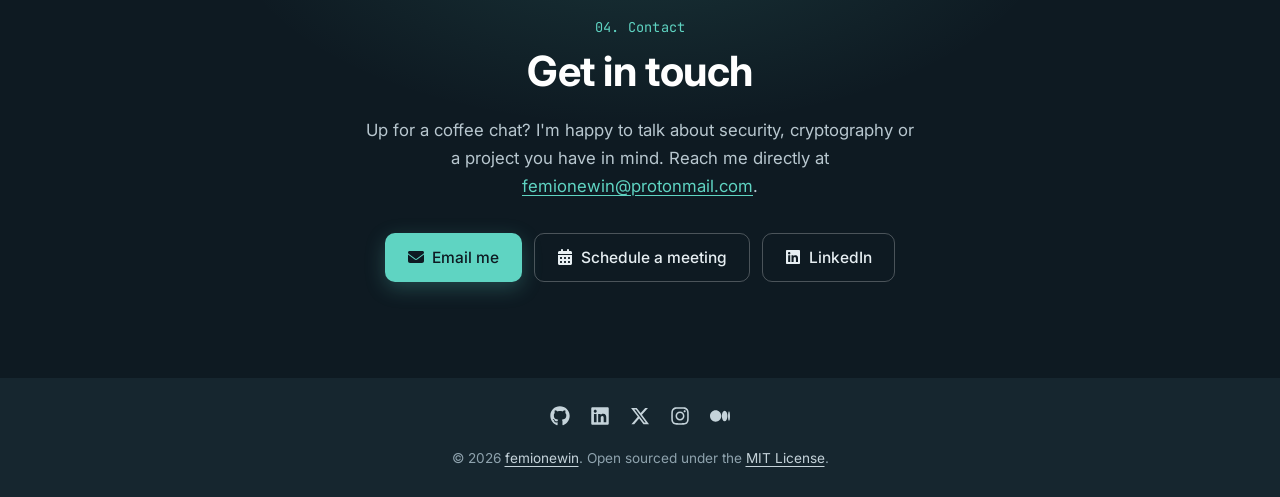
==== commit ded4ea78: "Redesign portfolio and update contact email New dark hero with accent gradient, numbered section lab" ====
--- a/index.html
+++ b/index.html
@@ -38,7 +38,7 @@
 
   <link rel="preconnect" href="https://fonts.googleapis.com">
   <link rel="preconnect" href="https://fonts.gstatic.com" crossorigin>
-  <link rel="stylesheet" href="https://fonts.googleapis.com/css2?family=Inter:wght@400;500;600;700&amp;display=swap">
+  <link rel="stylesheet" href="https://fonts.googleapis.com/css2?family=Inter:wght@400;500;600;700;800&amp;family=JetBrains+Mono:wght@400;600&amp;display=swap">
   <link rel="stylesheet" href="/assets/style.css">
 
   <script type="application/ld+json">
@@ -49,7 +49,7 @@
     "alternateName": "femionewin",
     "url": "https://femionewin.github.io/",
     "image": "https://femionewin.github.io/assets/profile.jpg",
-    "email": "mailto:leo.dansou@gmail.com",
+    "email": "mailto:femionewin@protonmail.com",
     "jobTitle": "Cryptographer & Security Software Engineer",
     "description": "Cryptographer and security software engineer. I set up information system security and develop secure web applications.",
     "address": {
@@ -92,7 +92,7 @@
 
   <header class="site-header">
     <nav class="container nav" aria-label="Main">
-      <a class="brand" href="/">Femi</a>
+      <a class="brand" href="/"><span>~/</span>femionewin</a>
       <ul>
         <li><a href="#about">About</a></li>
         <li><a href="#services">What I do</a></li>
@@ -107,18 +107,22 @@
     <section class="hero" aria-labelledby="hero-title">
       <div class="container">
         <div>
-          <h1 id="hero-title">Hey, I'm Femi</h1>
-          <p class="tagline">A <strong>Cryptographer &amp; Security Software Engineer</strong>. I set up information system security and I develop secure web applications.</p>
+          <span class="eyebrow">$ whoami</span>
+          <h1 id="hero-title">Hey, I'm Femi <span class="wave" aria-hidden="true">👋</span></h1>
+          <p class="role">Cryptographer &amp; Security Software Engineer</p>
+          <p class="tagline">I set up information system security and develop secure web applications, with a focus on applied cryptography.</p>
+          <p class="location"><svg class="icon" aria-hidden="true"><use href="/assets/icons.svg#location"/></svg>Dakar, Senegal</p>
           <ul class="badges" aria-label="Key skills">
             <li>Cryptography</li>
-            <li>Information Security</li>
+            <li>InfoSec</li>
             <li>Java / Spring Security</li>
             <li>Python</li>
             <li>Solidity</li>
+            <li>TensorFlow</li>
           </ul>
           <div class="actions">
-            <a class="btn btn-primary" href="#contact">Contact me</a>
-            <a class="btn btn-outline" href="https://drive.google.com/file/d/1dINyf715SW4GFycQ2mRoMgU46K6ZEpQk/view?usp=sharing" target="_blank" rel="noopener">Resume (PDF)</a>
+            <a class="btn btn-primary" href="#contact"><svg class="icon" aria-hidden="true"><use href="/assets/icons.svg#envelope"/></svg>Contact me</a>
+            <a class="btn btn-ghost" href="https://drive.google.com/file/d/1dINyf715SW4GFycQ2mRoMgU46K6ZEpQk/view?usp=sharing" target="_blank" rel="noopener"><svg class="icon" aria-hidden="true"><use href="/assets/icons.svg#file-lines"/></svg>Resume (PDF)</a>
           </div>
         </div>
         <div class="photo">
@@ -128,93 +132,98 @@
     </section>
 
     <section id="about" aria-labelledby="about-title">
-      <div class="container">
-        <h2 id="about-title">Who I am</h2>
-        <div class="lead">
+      <div class="container about-grid">
+        <div>
+          <span class="eyebrow">01. About</span>
+          <h2 id="about-title">Who I am</h2>
+        </div>
+        <div>
           <p>I graduated from <strong>Cheikh Anta Diop University of Dakar</strong> (Senegal) in 2020 with a degree in <strong>Cryptography and Computer Engineering</strong>. I kick-started my professional career as a network administration technician at KeliGroupe, a startup based in Dakar.</p>
           <p>The tech industry is constantly changing, and I love being able to grow with it while continually solidifying the fundamentals. I write code with empathy for future developers, teammates and users, and with accessibility in mind. I love joining communities, helping and mentoring new developers, and supporting organizations that promote diversity in tech. I share my engineering journey on <a href="https://www.instagram.com/femi.onewin/" target="_blank" rel="noopener">Instagram</a> to help people who are just starting out in computer science.</p>
           <p>When I don't have my head immersed in engineering, I enjoy reading, doodling, meeting people and growing my network.</p>
+          <ul class="facts">
+            <li><strong>Cryptography</strong><span>Degree, UCAD Dakar, 2020</span></li>
+            <li><strong>Network admin</strong><span>KeliGroupe, Dakar</span></li>
+            <li><strong>Open source</strong><span>Projects on GitHub</span></li>
+          </ul>
         </div>
       </div>
     </section>
 
     <section id="services" class="alt" aria-labelledby="services-title">
       <div class="container">
+        <span class="eyebrow">02. Services</span>
         <h2 id="services-title">What I do</h2>
+        <p class="section-intro">Security from the network layer up to the code, built on solid cryptographic foundations.</p>
         <div class="grid">
           <article class="card">
+            <div class="card-icon"><svg class="icon" aria-hidden="true"><use href="/assets/icons.svg#shield"/></svg></div>
             <h3>System Administration &amp; Security</h3>
-            <p>I design and implement information systems and ensure their security.</p>
+            <p>I design and implement information systems and ensure their security, from network administration to hardening and access control.</p>
           </article>
           <article class="card">
+            <div class="card-icon"><svg class="icon" aria-hidden="true"><use href="/assets/icons.svg#code"/></svg></div>
             <h3>Software Security Engineering</h3>
-            <p>I develop secure applications with frameworks such as Spring Boot Security and the libsodium library, design smart contracts in Solidity (Ethereum blockchain), and make sure cryptographic primitives are used correctly. I also build machine learning and deep learning applications with TensorFlow.</p>
+            <p>I build secure applications with Spring Boot Security and libsodium, design Solidity smart contracts on Ethereum, and make sure cryptographic primitives are used correctly. I also build ML and deep learning apps with TensorFlow.</p>
           </article>
           <article class="card">
-            <h3>Teaching</h3>
-            <p>I share knowledge by teaching courses on the technologies I know.</p>
-          </article>
-        </div>
-      </div>
-    </section>
-
-    <section id="projects" class="dark" aria-labelledby="projects-title">
-      <div class="container">
+            <div class="card-icon"><svg class="icon" aria-hidden="true"><use href="/assets/icons.svg#teach"/></svg></div>
+            <h3>Teaching &amp; Mentoring</h3>
+            <p>I share knowledge by teaching courses on the technologies I know and by mentoring developers who are starting out.</p>
+          </article>
+        </div>
+      </div>
+    </section>
+
+    <section id="projects" aria-labelledby="projects-title">
+      <div class="container">
+        <span class="eyebrow">03. Work</span>
         <h2 id="projects-title">Projects</h2>
+        <p class="section-intro">A selection of things I've built and written. More on my <a href="https://github.com/femionewin" target="_blank" rel="noopener">GitHub</a>.</p>
         <div class="grid">
-          <article class="card">
-            <h3>Report Web App (Java EE)</h3>
-            <p>A web application for entering reports, built with Java EE, Spring Boot Security and Thymeleaf.</p>
-            <ul class="tags"><li>Java</li><li>Spring Security</li><li>Thymeleaf</li></ul>
-            <div class="links">
-              <a href="https://github.com/femionewin/RapportWebApp" target="_blank" rel="noopener" aria-label="Report Web App source code on GitHub"><svg class="icon" aria-hidden="true"><use href="/assets/icons.svg#github"/></svg></a>
-            </div>
-          </article>
-          <article class="card">
+          <article class="card project">
+            <h3>Report Web App</h3>
+            <p>A Java EE web application for entering and managing reports, secured with Spring Boot Security and rendered with Thymeleaf.</p>
+            <ul class="tags"><li>Java EE</li><li>Spring Security</li><li>Thymeleaf</li></ul>
+            <div class="links"><a href="https://github.com/femionewin/RapportWebApp" target="_blank" rel="noopener" aria-label="Report Web App source code on GitHub"><svg class="icon" aria-hidden="true"><use href="/assets/icons.svg#github"/></svg>Source code</a></div>
+          </article>
+          <article class="card project">
             <h3>Cryptopals Challenges</h3>
-            <p>Solutions to the Cryptopals cryptography challenges, written in Python.</p>
+            <p>My solutions to the Cryptopals cryptography challenges: breaking real-world crypto constructions in Python.</p>
             <ul class="tags"><li>Python</li><li>Cryptanalysis</li></ul>
-            <div class="links">
-              <a href="https://github.com/femionewin/cryptopals-challenge" target="_blank" rel="noopener" aria-label="Cryptopals challenges source code on GitHub"><svg class="icon" aria-hidden="true"><use href="/assets/icons.svg#github"/></svg></a>
-            </div>
-          </article>
-          <article class="card">
-            <h3>My Blog</h3>
+            <div class="links"><a href="https://github.com/femionewin/cryptopals-challenge" target="_blank" rel="noopener" aria-label="Cryptopals challenges source code on GitHub"><svg class="icon" aria-hidden="true"><use href="/assets/icons.svg#github"/></svg>Source code</a></div>
+          </article>
+          <article class="card project">
+            <h3>Security Blog</h3>
             <p>Articles on computer security and cryptography.</p>
             <ul class="tags"><li>Security</li><li>Cryptography</li></ul>
-            <div class="links">
-              <a href="https://medium.com/@femionewin" target="_blank" rel="noopener" aria-label="Blog on Medium"><svg class="icon" aria-hidden="true"><use href="/assets/icons.svg#medium"/></svg></a>
-              <a href="https://shankslenoir.blogspot.com/" target="_blank" rel="noopener" aria-label="Blog on Blogger"><svg class="icon" aria-hidden="true"><use href="/assets/icons.svg#blogger"/></svg></a>
-            </div>
-          </article>
-          <article class="card">
+            <div class="links"><a href="https://medium.com/@femionewin" target="_blank" rel="noopener" aria-label="Blog on Medium"><svg class="icon" aria-hidden="true"><use href="/assets/icons.svg#medium"/></svg>Medium</a><a href="https://shankslenoir.blogspot.com/" target="_blank" rel="noopener" aria-label="Blog on Blogger"><svg class="icon" aria-hidden="true"><use href="/assets/icons.svg#blogger"/></svg>Blogger</a></div>
+          </article>
+          <article class="card project">
             <h3>Network Scan</h3>
-            <p>A shell script that scans the IP addresses connected to a network.</p>
+            <p>A shell script that discovers the IP addresses connected to a local network.</p>
             <ul class="tags"><li>Shell</li><li>Networking</li></ul>
-            <div class="links">
-              <a href="https://github.com/femionewin/ip-scan-with-shell" target="_blank" rel="noopener" aria-label="Network scan script on GitHub"><svg class="icon" aria-hidden="true"><use href="/assets/icons.svg#github"/></svg></a>
-            </div>
-          </article>
-          <article class="card">
+            <div class="links"><a href="https://github.com/femionewin/ip-scan-with-shell" target="_blank" rel="noopener" aria-label="Network scan script on GitHub"><svg class="icon" aria-hidden="true"><use href="/assets/icons.svg#github"/></svg>Source code</a></div>
+          </article>
+          <article class="card project">
             <h3>Object Detection</h3>
-            <p>Object detection with YOLO and the OpenCV library.</p>
+            <p>Real-time object detection using the YOLO model and the OpenCV library.</p>
             <ul class="tags"><li>Python</li><li>OpenCV</li><li>YOLO</li></ul>
-            <div class="links">
-              <a href="https://github.com/femionewin/object_dectection" target="_blank" rel="noopener" aria-label="Object detection source code on GitHub"><svg class="icon" aria-hidden="true"><use href="/assets/icons.svg#github"/></svg></a>
-            </div>
-          </article>
-        </div>
-      </div>
-    </section>
-
-    <section id="contact" aria-labelledby="contact-title">
-      <div class="container">
+            <div class="links"><a href="https://github.com/femionewin/object_dectection" target="_blank" rel="noopener" aria-label="Object detection source code on GitHub"><svg class="icon" aria-hidden="true"><use href="/assets/icons.svg#github"/></svg>Source code</a></div>
+          </article>
+        </div>
+      </div>
+    </section>
+
+    <section id="contact" class="contact" aria-labelledby="contact-title">
+      <div class="container">
+        <span class="eyebrow">04. Contact</span>
         <h2 id="contact-title">Get in touch</h2>
-        <p class="lead">Up for a coffee chat? Don't hesitate to reach out, I'm happy to talk about security, cryptography or a project you have in mind. You can email me directly at <a href="mailto:leo.dansou@gmail.com">leo.dansou@gmail.com</a>.</p>
+        <p>Up for a coffee chat? I'm happy to talk about security, cryptography or a project you have in mind. Reach me directly at <a href="mailto:femionewin@protonmail.com">femionewin@protonmail.com</a>.</p>
         <div class="actions">
-          <a class="btn btn-primary" href="mailto:leo.dansou@gmail.com">Email me</a>
-          <a class="btn btn-outline" href="mailto:leo.dansou@gmail.com?subject=Coffee%20chat%20request">Schedule a meeting</a>
-          <a class="btn btn-outline" href="https://www.linkedin.com/in/femionewin/" target="_blank" rel="noopener">Connect on LinkedIn</a>
+          <a class="btn btn-primary" href="mailto:femionewin@protonmail.com"><svg class="icon" aria-hidden="true"><use href="/assets/icons.svg#envelope"/></svg>Email me</a>
+          <a class="btn btn-ghost" href="mailto:femionewin@protonmail.com?subject=Coffee%20chat%20request"><svg class="icon" aria-hidden="true"><use href="/assets/icons.svg#calendar-days"/></svg>Schedule a meeting</a>
+          <a class="btn btn-ghost" href="https://www.linkedin.com/in/femionewin/" target="_blank" rel="noopener"><svg class="icon" aria-hidden="true"><use href="/assets/icons.svg#linkedin"/></svg>LinkedIn</a>
         </div>
       </div>
     </section>
--- a/assets/style.css
+++ b/assets/style.css
@@ -1,131 +1,257 @@
 :root {
   --primary: #355c71;
   --primary-dark: #284757;
-  --text: #212529;
-  --muted: #5c6670;
+  --accent: #2a8a7c;
+  --accent-bright: #5fd4c2;
+  --ink: #0e1a22;
+  --ink-2: #16262f;
+  --text: #1f2a30;
+  --muted: #5a6872;
   --bg: #ffffff;
-  --bg-alt: #f6f6f6;
+  --bg-alt: #f4f6f7;
   --card: #ffffff;
-  --border: #e3e6e8;
-  --radius: 10px;
-  --max: 1100px;
+  --border: #e2e7ea;
+  --shadow: 0 1px 2px rgba(14, 26, 34, .04), 0 8px 24px rgba(14, 26, 34, .06);
+  --shadow-hover: 0 2px 4px rgba(14, 26, 34, .06), 0 16px 40px rgba(14, 26, 34, .12);
+  --radius: 14px;
+  --max: 1120px;
+  --mono: "JetBrains Mono", ui-monospace, SFMono-Regular, Menlo, monospace;
+}
+
+@media (prefers-color-scheme: dark) {
+  :root {
+    --primary: #8fbdd3;
+    --primary-dark: #b3d4e4;
+    --accent: #5fd4c2;
+    --text: #dfe7eb;
+    --muted: #9aaab3;
+    --bg: #0b151b;
+    --bg-alt: #0f1d25;
+    --card: #14242d;
+    --border: #22363f;
+    --shadow: 0 1px 2px rgba(0, 0, 0, .3), 0 8px 24px rgba(0, 0, 0, .25);
+    --shadow-hover: 0 2px 4px rgba(0, 0, 0, .4), 0 16px 40px rgba(0, 0, 0, .4);
+  }
 }
 
 * { box-sizing: border-box; }
 
-html { scroll-behavior: smooth; scroll-padding-top: 64px; }
+html { scroll-behavior: smooth; scroll-padding-top: 72px; }
 
 body {
   margin: 0;
   font-family: "Inter", system-ui, -apple-system, "Segoe UI", Roboto, sans-serif;
   font-size: 1rem;
-  line-height: 1.6;
+  line-height: 1.65;
   color: var(--text);
   background: var(--bg);
+  -webkit-font-smoothing: antialiased;
 }
 
 img { max-width: 100%; height: auto; display: block; }
 
-a { color: var(--primary); }
-a:hover { color: var(--primary-dark); }
-
-.container { max-width: var(--max); margin: 0 auto; padding: 0 16px; }
+a { color: var(--primary); text-underline-offset: 3px; }
+a:hover { color: var(--accent); }
+:focus-visible { outline: 2px solid var(--accent-bright); outline-offset: 3px; border-radius: 4px; }
+
+.container { max-width: var(--max); margin: 0 auto; padding: 0 20px; }
 
 .skip-link { position: absolute; left: -9999px; }
 .skip-link:focus { left: 16px; top: 8px; background: var(--card); padding: 8px 12px; z-index: 100; }
+
+.icon { width: 24px; height: 24px; fill: currentColor; flex: none; }
 
 /* Navigation */
 .site-header {
   position: sticky; top: 0; z-index: 50;
-  background: rgba(246, 246, 246, .92);
-  backdrop-filter: saturate(180%) blur(8px);
-  border-bottom: 1px solid transparent;
-}
-.nav { display: flex; align-items: center; gap: 4px 24px; flex-wrap: wrap; min-height: 56px; }
-.nav .brand { font-size: 1.15rem; font-weight: 600; color: var(--text); text-decoration: none; margin-right: 8px; }
-.nav ul { display: flex; flex-wrap: wrap; gap: 4px 20px; list-style: none; margin: 0; padding: 0; }
-.nav ul a { color: var(--primary); text-decoration: none; font-size: .95rem; }
-.nav ul a:hover { text-decoration: underline; }
-
-/* Sections */
-section { padding: 64px 0; }
+  background: rgba(14, 26, 34, .82);
+  backdrop-filter: saturate(160%) blur(10px);
+  -webkit-backdrop-filter: saturate(160%) blur(10px);
+  border-bottom: 1px solid rgba(255, 255, 255, .06);
+}
+.nav { display: flex; align-items: center; justify-content: space-between; gap: 4px 24px; flex-wrap: wrap; min-height: 60px; }
+.nav .brand { font-family: var(--mono); font-size: 1rem; font-weight: 600; color: #fff; text-decoration: none; }
+.nav .brand span { color: var(--accent-bright); }
+.nav ul { display: flex; flex-wrap: wrap; gap: 4px 24px; list-style: none; margin: 0; padding: 0; }
+.nav ul a { color: #c5d3da; text-decoration: none; font-size: .92rem; transition: color .15s; }
+.nav ul a:hover { color: var(--accent-bright); }
+
+/* Section scaffolding */
+section { padding: 96px 0; }
 section.alt { background: var(--bg-alt); }
-section.dark { background: var(--primary); color: #fff; }
-h1, h2, h3 { color: var(--primary); line-height: 1.2; margin: 0 0 .5em; }
-section.dark h2 { color: #fff; }
-h2 { font-size: clamp(1.8rem, 4vw, 2.4rem); font-weight: 700; }
-h3 { font-size: 1.3rem; font-weight: 500; }
-.lead { max-width: 900px; }
+h1, h2, h3 { line-height: 1.2; margin: 0 0 .5em; letter-spacing: -.01em; }
+h2 { font-size: clamp(1.9rem, 4vw, 2.6rem); font-weight: 700; color: var(--text); }
+h3 { font-size: 1.2rem; font-weight: 600; color: var(--text); }
+.eyebrow {
+  display: inline-block; font-family: var(--mono); font-size: .85rem;
+  color: var(--accent); margin-bottom: 8px; letter-spacing: .02em;
+}
+.section-intro { color: var(--muted); max-width: 640px; margin: 0 0 40px; font-size: 1.05rem; }
 
 /* Hero */
-.hero { background: var(--bg-alt); padding: 48px 0 64px; }
-.hero .container { display: grid; grid-template-columns: 1.3fr 1fr; gap: 40px; align-items: center; }
-.hero h1 { font-size: clamp(2.6rem, 7vw, 4rem); font-weight: 700; margin-bottom: .2em; }
-.hero .tagline { font-size: 1.1rem; max-width: 480px; margin: 0 0 24px; }
-.hero .photo { justify-self: center; position: relative; width: min(250px, 70vw); }
-.hero .photo::after {
-  content: ""; position: absolute; inset: 16px -16px -16px 16px;
-  background: var(--primary); border-radius: var(--radius); z-index: 0;
-}
-.hero .photo img { position: relative; z-index: 1; border-radius: var(--radius); }
-
-.badges { display: flex; flex-wrap: wrap; gap: 8px; list-style: none; padding: 0; margin: 0 0 24px; }
-.badges li { font-size: .82rem; background: #fff; border: 1px solid var(--border); border-radius: 999px; padding: 2px 12px; color: var(--primary); }
+.hero {
+  position: relative; overflow: hidden;
+  background:
+    radial-gradient(900px 500px at 85% 20%, rgba(95, 212, 194, .16), transparent 60%),
+    radial-gradient(700px 500px at 10% 100%, rgba(53, 92, 113, .55), transparent 60%),
+    var(--ink);
+  color: #e6eef2;
+  padding: 88px 0 104px;
+}
+.hero::before {
+  content: ""; position: absolute; inset: 0; pointer-events: none;
+  background-image: radial-gradient(rgba(255, 255, 255, .08) 1px, transparent 1px);
+  background-size: 22px 22px;
+  mask-image: linear-gradient(to bottom, #000 40%, transparent);
+  -webkit-mask-image: linear-gradient(to bottom, #000 40%, transparent);
+}
+.hero .container { position: relative; display: grid; grid-template-columns: 1.35fr 1fr; gap: 48px; align-items: center; }
+.hero .eyebrow { color: var(--accent-bright); }
+.hero h1 { font-size: clamp(2.6rem, 7vw, 4.4rem); font-weight: 800; color: #fff; margin-bottom: .25em; letter-spacing: -.02em; }
+.hero h1 .wave { display: inline-block; }
+.hero .role {
+  font-size: clamp(1.15rem, 2.4vw, 1.45rem); font-weight: 600; margin: 0 0 12px;
+  background: linear-gradient(90deg, #ffffff, var(--accent-bright));
+  -webkit-background-clip: text; background-clip: text; color: transparent;
+}
+.hero .tagline { font-size: 1.08rem; max-width: 520px; margin: 0 0 24px; color: #b8c7cf; }
+.hero .location { display: inline-flex; align-items: center; gap: 6px; font-size: .9rem; color: #9fb2bc; margin-bottom: 20px; }
+.hero .location .icon { width: 14px; height: 14px; color: var(--accent-bright); }
+
+.photo { justify-self: center; position: relative; width: min(300px, 68vw); }
+.photo::before {
+  content: ""; position: absolute; inset: -14px; border-radius: 28px;
+  background: linear-gradient(135deg, var(--accent-bright), #355c71 60%, transparent);
+  opacity: .55; filter: blur(22px);
+}
+.photo img {
+  position: relative; border-radius: 24px;
+  border: 1px solid rgba(255, 255, 255, .15);
+  box-shadow: 0 20px 60px rgba(0, 0, 0, .45);
+}
+
+.badges { display: flex; flex-wrap: wrap; gap: 8px; list-style: none; padding: 0; margin: 0 0 32px; }
+.badges li {
+  font-family: var(--mono); font-size: .78rem; color: #cfe9e4;
+  background: rgba(95, 212, 194, .08); border: 1px solid rgba(95, 212, 194, .28);
+  border-radius: 999px; padding: 3px 12px;
+}
 
 /* Buttons */
 .actions { display: flex; flex-wrap: wrap; gap: 12px; }
 .btn {
-  display: inline-block; padding: 8px 18px; border-radius: 6px;
-  border: 1px solid var(--primary); font-size: 1rem; text-decoration: none;
-  transition: background .15s, color .15s;
-}
-.btn-primary { background: var(--primary); color: #fff; }
-.btn-primary:hover { background: var(--primary-dark); color: #fff; }
-.btn-outline { color: var(--primary); background: transparent; }
-.btn-outline:hover { background: var(--primary); color: #fff; }
+  display: inline-flex; align-items: center; gap: 8px;
+  padding: 11px 22px; border-radius: 10px; border: 1px solid transparent;
+  font-size: .97rem; font-weight: 500; text-decoration: none;
+  transition: transform .15s, background .15s, color .15s, border-color .15s, box-shadow .15s;
+}
+.btn .icon { width: 16px; height: 16px; }
+.btn:hover { transform: translateY(-1px); }
+.btn-primary { background: var(--accent-bright); color: var(--ink); box-shadow: 0 6px 20px rgba(95, 212, 194, .25); }
+.btn-primary:hover { background: #7fe0d1; color: var(--ink); }
+.btn-ghost { color: #e6eef2; border-color: rgba(255, 255, 255, .25); }
+.btn-ghost:hover { border-color: var(--accent-bright); color: var(--accent-bright); }
+
+/* About */
+.about-grid { display: grid; grid-template-columns: 1fr 1.6fr; gap: 56px; align-items: start; }
+.about-grid h2 { position: sticky; top: 96px; }
+.about-grid p { margin: 0 0 1.1em; }
+.facts { list-style: none; padding: 0; margin: 28px 0 0; display: grid; grid-template-columns: repeat(auto-fit, minmax(170px, 1fr)); gap: 16px; }
+.facts li { background: var(--bg-alt); border: 1px solid var(--border); border-radius: 12px; padding: 14px 16px; }
+.facts strong { display: block; font-size: 1.05rem; color: var(--text); }
+.facts span { font-size: .85rem; color: var(--muted); }
 
 /* Cards */
-.grid { display: grid; grid-template-columns: repeat(auto-fit, minmax(260px, 1fr)); gap: 24px; margin-top: 24px; }
+.grid { display: grid; grid-template-columns: repeat(auto-fit, minmax(280px, 1fr)); gap: 24px; }
 .card {
-  background: var(--card); color: var(--text);
+  position: relative; background: var(--card); color: var(--text);
   border: 1px solid var(--border); border-radius: var(--radius);
-  padding: 20px; display: flex; flex-direction: column;
-}
-.card p { margin: 0 0 12px; flex: 1; }
-.card .tags { display: flex; flex-wrap: wrap; gap: 6px; list-style: none; padding: 0; margin: 0 0 12px; }
-.card .tags li { font-size: .75rem; background: var(--bg-alt); border-radius: 4px; padding: 1px 8px; color: var(--muted); }
-.card .links { display: flex; justify-content: flex-end; gap: 12px; }
-.card .links a { color: var(--primary); display: inline-flex; }
-.card .links a:hover { color: var(--primary-dark); }
-.icon { width: 28px; height: 28px; fill: currentColor; }
+  padding: 28px; display: flex; flex-direction: column;
+  box-shadow: var(--shadow);
+  transition: transform .2s, box-shadow .2s, border-color .2s;
+}
+.card:hover { transform: translateY(-4px); box-shadow: var(--shadow-hover); border-color: color-mix(in srgb, var(--accent) 40%, var(--border)); }
+.card p { margin: 0 0 16px; flex: 1; color: var(--muted); }
+.card-icon {
+  width: 48px; height: 48px; border-radius: 12px; margin-bottom: 18px;
+  display: grid; place-items: center;
+  background: color-mix(in srgb, var(--accent) 12%, transparent); color: var(--accent);
+}
+.card-icon .icon { width: 22px; height: 22px; }
+
+.project { padding-top: 32px; }
+.project::before {
+  content: ""; position: absolute; top: 0; left: 28px; right: 28px; height: 3px;
+  border-radius: 0 0 3px 3px; background: linear-gradient(90deg, var(--accent), var(--primary));
+}
+.project .tags { display: flex; flex-wrap: wrap; gap: 6px; list-style: none; padding: 0; margin: 0 0 20px; }
+.project .tags li {
+  font-family: var(--mono); font-size: .72rem; color: var(--accent);
+  background: color-mix(in srgb, var(--accent) 10%, transparent); border-radius: 6px; padding: 2px 8px;
+}
+.project .links { display: flex; flex-wrap: wrap; gap: 16px; border-top: 1px solid var(--border); padding-top: 16px; }
+.project .links a { display: inline-flex; align-items: center; gap: 8px; font-size: .9rem; font-weight: 500; text-decoration: none; }
+.project .links .icon { width: 18px; height: 18px; }
+
+/* Contact */
+.contact {
+  background:
+    radial-gradient(600px 300px at 50% 0%, rgba(95, 212, 194, .14), transparent 70%),
+    var(--ink);
+  color: #e6eef2; text-align: center;
+}
+.contact h2 { color: #fff; }
+.contact .eyebrow { color: var(--accent-bright); }
+.contact p { color: #b8c7cf; max-width: 560px; margin: 0 auto 32px; font-size: 1.05rem; }
+.contact p a { color: var(--accent-bright); }
+.contact .actions { justify-content: center; }
 
 /* Footer */
-footer { background: var(--bg-alt); text-align: center; padding: 20px 0; font-size: .85rem; color: var(--muted); }
-footer .social { display: flex; justify-content: center; gap: 16px; margin-bottom: 8px; }
-footer .social a { color: var(--primary); }
-footer .social .icon { width: 22px; height: 22px; }
+footer { background: var(--ink-2); color: #8ea2ad; text-align: center; padding: 28px 0; font-size: .85rem; }
+footer a { color: #c5d3da; }
+footer a:hover { color: var(--accent-bright); }
+footer p { margin: 0; }
+footer .social { display: flex; justify-content: center; gap: 20px; margin-bottom: 14px; }
+footer .social .icon { width: 20px; height: 20px; }
 
 /* Links page */
-.links-page { min-height: 100vh; display: flex; flex-direction: column; background: var(--bg-alt); }
-.links-page main { flex: 1; padding: 48px 16px; }
-.links-page .profile { text-align: center; margin-bottom: 24px; }
-.links-page .profile img { width: 112px; height: 112px; border-radius: 50%; margin: 0 auto 12px; }
-.links-page .profile h1 { font-size: 1.4rem; margin: 0; }
-.links-page .profile p { margin: 4px 0 0; color: var(--muted); }
+.links-page {
+  min-height: 100vh; display: flex; flex-direction: column;
+  background:
+    radial-gradient(700px 400px at 50% 0%, rgba(95, 212, 194, .16), transparent 70%),
+    var(--ink);
+  color: #e6eef2;
+}
+.links-page main { flex: 1; padding: 56px 20px; }
+.links-page .profile { text-align: center; margin-bottom: 32px; }
+.links-page .profile img {
+  width: 112px; height: 112px; border-radius: 50%; margin: 0 auto 16px;
+  border: 2px solid var(--accent-bright); box-shadow: 0 0 0 6px rgba(95, 212, 194, .12);
+}
+.links-page .profile h1 { font-family: var(--mono); font-size: 1.3rem; margin: 0; color: #fff; }
+.links-page .profile p { margin: 6px 0 0; color: #9fb2bc; }
 .link-list { list-style: none; padding: 0; margin: 0 auto; max-width: 480px; display: grid; gap: 12px; }
 .link-list a {
-  display: flex; align-items: center; justify-content: center; gap: 10px;
-  padding: 12px; border-radius: var(--radius); background: var(--primary); color: #fff; text-decoration: none;
-}
-.link-list a:hover { background: var(--primary-dark); color: #fff; }
-.link-list .icon { width: 20px; height: 20px; }
-
-@media (max-width: 720px) {
-  section { padding: 48px 0; }
-  .hero .container { grid-template-columns: 1fr; }
-  .hero .photo { grid-row: 1; margin-bottom: 8px; }
+  display: flex; align-items: center; gap: 14px; padding: 14px 18px;
+  border-radius: 12px; background: rgba(255, 255, 255, .04); border: 1px solid rgba(255, 255, 255, .1);
+  color: #e6eef2; text-decoration: none; font-weight: 500;
+  transition: transform .15s, border-color .15s, background .15s;
+}
+.link-list a:hover { transform: translateY(-2px); border-color: var(--accent-bright); background: rgba(95, 212, 194, .08); color: #fff; }
+.link-list .icon { width: 20px; height: 20px; color: var(--accent-bright); }
+.links-page footer { background: transparent; }
+
+@media (max-width: 820px) {
+  section { padding: 72px 0; }
+  .hero { padding: 56px 0 72px; }
+  .hero .container { grid-template-columns: 1fr; gap: 36px; }
+  .hero .photo { grid-row: 1; justify-self: start; width: min(180px, 50vw); }
+  .about-grid { grid-template-columns: 1fr; gap: 8px; }
+  .about-grid h2 { position: static; }
+  .nav { justify-content: flex-start; padding-top: 10px; padding-bottom: 10px; }
 }
 
 @media (prefers-reduced-motion: reduce) {
   html { scroll-behavior: auto; }
-}
+  *, *::before, *::after { transition: none !important; }
+}
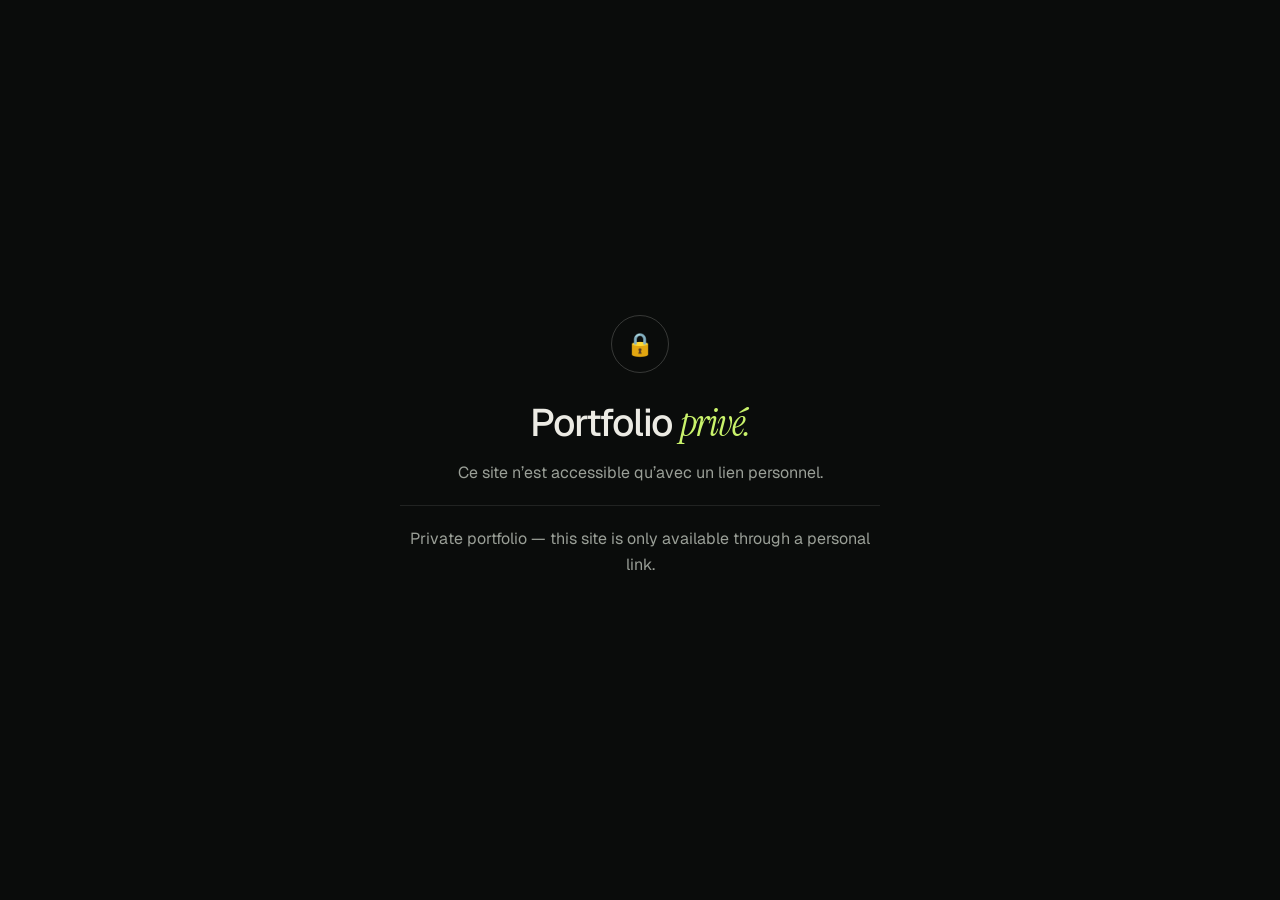
==== commit 9ce88d12: "Publish link-protected portfolio The site content is encrypted with AES-256-GCM in vault.bin and is " ====
--- a/index.html
+++ b/index.html
@@ -1,245 +1,41 @@
 <!DOCTYPE html>
-<html lang="en">
+<html lang="fr">
 <head>
   <meta charset="utf-8">
   <meta name="viewport" content="width=device-width, initial-scale=1">
-  <title>Femi ONEWIN | Cryptographer &amp; Security Software Engineer</title>
-  <meta name="description" content="Femi ONEWIN, cryptographer and security software engineer based in Dakar, Senegal. Information system security, secure web applications (Java, Spring Security), blockchain and machine learning.">
-  <meta name="author" content="Femi ONEWIN">
-  <meta name="keywords" content="Femi ONEWIN, femionewin, cryptography, cryptographer, information security, cybersecurity, security engineer, software engineer, Spring Boot Security, libsodium, Solidity, Ethereum, TensorFlow, Dakar, Senegal">
-  <meta name="robots" content="index, follow">
-  <link rel="canonical" href="https://femionewin.github.io/">
-
-  <meta property="og:type" content="profile">
-  <meta property="og:site_name" content="Femi ONEWIN">
-  <meta property="og:url" content="https://femionewin.github.io/">
-  <meta property="og:title" content="Femi ONEWIN | Cryptographer &amp; Security Software Engineer">
-  <meta property="og:description" content="I set up information system security and develop secure web applications. Graduate in Cryptography and Computer Engineering from Cheikh Anta Diop University of Dakar.">
-  <meta property="og:image" content="https://femionewin.github.io/assets/profile.jpg">
-  <meta property="og:image:width" content="400">
-  <meta property="og:image:height" content="400">
-  <meta property="og:image:alt" content="Portrait of Femi ONEWIN">
-  <meta property="og:locale" content="en_US">
-  <meta property="profile:first_name" content="Femi">
-  <meta property="profile:last_name" content="ONEWIN">
-  <meta property="profile:username" content="femionewin">
-
-  <meta name="twitter:card" content="summary">
-  <meta name="twitter:site" content="@femi_dansou">
-  <meta name="twitter:creator" content="@femi_dansou">
-  <meta name="twitter:title" content="Femi ONEWIN | Cryptographer &amp; Security Software Engineer">
-  <meta name="twitter:description" content="I set up information system security and develop secure web applications.">
-  <meta name="twitter:image" content="https://femionewin.github.io/assets/profile.jpg">
-
-  <meta name="theme-color" content="#355c71">
+  <meta name="robots" content="noindex, nofollow, noarchive, nosnippet">
+  <meta name="referrer" content="no-referrer">
+  <meta name="theme-color" content="#0a0c0b">
+  <title>Portfolio privé · Private portfolio</title>
   <link rel="icon" href="/favicon.ico" sizes="any">
-  <link rel="apple-touch-icon" href="/assets/profile.jpg">
-  <link rel="manifest" href="/site.webmanifest">
-
   <link rel="preconnect" href="https://fonts.googleapis.com">
   <link rel="preconnect" href="https://fonts.gstatic.com" crossorigin>
-  <link rel="stylesheet" href="https://fonts.googleapis.com/css2?family=Inter:wght@400;500;600;700;800&amp;family=JetBrains+Mono:wght@400;600&amp;display=swap">
-  <link rel="stylesheet" href="/assets/style.css">
-
-  <script type="application/ld+json">
-  {
-    "@context": "https://schema.org",
-    "@type": "Person",
-    "name": "Femi ONEWIN",
-    "alternateName": "femionewin",
-    "url": "https://femionewin.github.io/",
-    "image": "https://femionewin.github.io/assets/profile.jpg",
-    "email": "mailto:femionewin@protonmail.com",
-    "jobTitle": "Cryptographer & Security Software Engineer",
-    "description": "Cryptographer and security software engineer. I set up information system security and develop secure web applications.",
-    "address": {
-      "@type": "PostalAddress",
-      "addressLocality": "Dakar",
-      "addressCountry": "SN"
-    },
-    "alumniOf": {
-      "@type": "CollegeOrUniversity",
-      "name": "Cheikh Anta Diop University of Dakar",
-      "sameAs": "https://www.ucad.sn/"
-    },
-    "knowsAbout": [
-      "Cryptography",
-      "Information security",
-      "System administration",
-      "Network administration",
-      "Software engineering",
-      "Spring Boot Security",
-      "libsodium",
-      "Solidity",
-      "Ethereum",
-      "Python",
-      "TensorFlow",
-      "Machine learning"
-    ],
-    "sameAs": [
-      "https://github.com/femionewin",
-      "https://www.linkedin.com/in/femionewin/",
-      "https://twitter.com/femi_dansou",
-      "https://www.instagram.com/femi.onewin/",
-      "https://medium.com/@femionewin",
-      "https://shankslenoir.blogspot.com/"
-    ]
-  }
-  </script>
+  <link rel="stylesheet" href="https://fonts.googleapis.com/css2?family=Geist:wght@300..700&amp;family=Geist+Mono:wght@400;500&amp;family=Instrument+Serif:ital@0;1&amp;display=swap">
+  <style id="lock-style">
+    html, body { margin: 0; min-height: 100%; background: #0a0c0b; color: #ecebe4; }
+    body { display: grid; min-height: 100vh; place-items: center; padding: 1rem; box-sizing: border-box; font-family: "Geist", system-ui, sans-serif; }
+    .lock { max-width: 30rem; text-align: center; }
+    .lock-icon { display: inline-grid; place-items: center; width: 3.5rem; height: 3.5rem; margin-bottom: 1.5rem; border: 1px solid rgba(236,235,228,.2); border-radius: 50%; color: #c9f26b; font-size: 1.4rem; }
+    .lock h1 { margin: 0 0 .75rem; font-size: clamp(1.6rem, 1.2rem + 2vw, 2.4rem); font-weight: 500; letter-spacing: -.04em; }
+    .lock h1 em { color: #c9f26b; font-family: "Instrument Serif", Georgia, serif; font-weight: 400; }
+    .lock p { margin: 0 0 .5rem; color: #9a9f97; line-height: 1.6; }
+    .lock .en { margin-top: 1.25rem; padding-top: 1.25rem; border-top: 1px solid rgba(236,235,228,.1); }
+    .lock[data-state="loading"] .msg { display: none; }
+    .lock[data-state="locked"] .loading { display: none; }
+    .loading { color: #9a9f97; font-family: "Geist Mono", monospace; font-size: .8rem; letter-spacing: .08em; text-transform: uppercase; }
+  </style>
 </head>
-<body>
-  <a class="skip-link" href="#main">Skip to content</a>
-
-  <header class="site-header">
-    <nav class="container nav" aria-label="Main">
-      <a class="brand" href="/"><span>~/</span>femionewin</a>
-      <ul>
-        <li><a href="#about">About</a></li>
-        <li><a href="#services">What I do</a></li>
-        <li><a href="#projects">Projects</a></li>
-        <li><a href="#contact">Contact</a></li>
-        <li><a href="/links">Links</a></li>
-      </ul>
-    </nav>
-  </header>
-
-  <main id="main">
-    <section class="hero" aria-labelledby="hero-title">
-      <div class="container">
-        <div>
-          <span class="eyebrow">$ whoami</span>
-          <h1 id="hero-title">Hey, I'm Femi <span class="wave" aria-hidden="true">👋</span></h1>
-          <p class="role">Cryptographer &amp; Security Software Engineer</p>
-          <p class="tagline">I set up information system security and develop secure web applications, with a focus on applied cryptography.</p>
-          <p class="location"><svg class="icon" aria-hidden="true"><use href="/assets/icons.svg#location"/></svg>Dakar, Senegal</p>
-          <ul class="badges" aria-label="Key skills">
-            <li>Cryptography</li>
-            <li>InfoSec</li>
-            <li>Java / Spring Security</li>
-            <li>Python</li>
-            <li>Solidity</li>
-            <li>TensorFlow</li>
-          </ul>
-          <div class="actions">
-            <a class="btn btn-primary" href="#contact"><svg class="icon" aria-hidden="true"><use href="/assets/icons.svg#envelope"/></svg>Contact me</a>
-            <a class="btn btn-ghost" href="https://drive.google.com/file/d/1dINyf715SW4GFycQ2mRoMgU46K6ZEpQk/view?usp=sharing" target="_blank" rel="noopener"><svg class="icon" aria-hidden="true"><use href="/assets/icons.svg#file-lines"/></svg>Resume (PDF)</a>
-          </div>
-        </div>
-        <div class="photo">
-          <img src="/assets/profile.jpg" width="400" height="400" alt="Portrait of Femi ONEWIN, cryptographer and security software engineer" fetchpriority="high">
-        </div>
-      </div>
-    </section>
-
-    <section id="about" aria-labelledby="about-title">
-      <div class="container about-grid">
-        <div>
-          <span class="eyebrow">01. About</span>
-          <h2 id="about-title">Who I am</h2>
-        </div>
-        <div>
-          <p>I graduated from <strong>Cheikh Anta Diop University of Dakar</strong> (Senegal) in 2020 with a degree in <strong>Cryptography and Computer Engineering</strong>. I kick-started my professional career as a network administration technician at KeliGroupe, a startup based in Dakar.</p>
-          <p>The tech industry is constantly changing, and I love being able to grow with it while continually solidifying the fundamentals. I write code with empathy for future developers, teammates and users, and with accessibility in mind. I love joining communities, helping and mentoring new developers, and supporting organizations that promote diversity in tech. I share my engineering journey on <a href="https://www.instagram.com/femi.onewin/" target="_blank" rel="noopener">Instagram</a> to help people who are just starting out in computer science.</p>
-          <p>When I don't have my head immersed in engineering, I enjoy reading, doodling, meeting people and growing my network.</p>
-          <ul class="facts">
-            <li><strong>Cryptography</strong><span>Degree, UCAD Dakar, 2020</span></li>
-            <li><strong>Network admin</strong><span>KeliGroupe, Dakar</span></li>
-            <li><strong>Open source</strong><span>Projects on GitHub</span></li>
-          </ul>
-        </div>
-      </div>
-    </section>
-
-    <section id="services" class="alt" aria-labelledby="services-title">
-      <div class="container">
-        <span class="eyebrow">02. Services</span>
-        <h2 id="services-title">What I do</h2>
-        <p class="section-intro">Security from the network layer up to the code, built on solid cryptographic foundations.</p>
-        <div class="grid">
-          <article class="card">
-            <div class="card-icon"><svg class="icon" aria-hidden="true"><use href="/assets/icons.svg#shield"/></svg></div>
-            <h3>System Administration &amp; Security</h3>
-            <p>I design and implement information systems and ensure their security, from network administration to hardening and access control.</p>
-          </article>
-          <article class="card">
-            <div class="card-icon"><svg class="icon" aria-hidden="true"><use href="/assets/icons.svg#code"/></svg></div>
-            <h3>Software Security Engineering</h3>
-            <p>I build secure applications with Spring Boot Security and libsodium, design Solidity smart contracts on Ethereum, and make sure cryptographic primitives are used correctly. I also build ML and deep learning apps with TensorFlow.</p>
-          </article>
-          <article class="card">
-            <div class="card-icon"><svg class="icon" aria-hidden="true"><use href="/assets/icons.svg#teach"/></svg></div>
-            <h3>Teaching &amp; Mentoring</h3>
-            <p>I share knowledge by teaching courses on the technologies I know and by mentoring developers who are starting out.</p>
-          </article>
-        </div>
-      </div>
-    </section>
-
-    <section id="projects" aria-labelledby="projects-title">
-      <div class="container">
-        <span class="eyebrow">03. Work</span>
-        <h2 id="projects-title">Projects</h2>
-        <p class="section-intro">A selection of things I've built and written. More on my <a href="https://github.com/femionewin" target="_blank" rel="noopener">GitHub</a>.</p>
-        <div class="grid">
-          <article class="card project">
-            <h3>Report Web App</h3>
-            <p>A Java EE web application for entering and managing reports, secured with Spring Boot Security and rendered with Thymeleaf.</p>
-            <ul class="tags"><li>Java EE</li><li>Spring Security</li><li>Thymeleaf</li></ul>
-            <div class="links"><a href="https://github.com/femionewin/RapportWebApp" target="_blank" rel="noopener" aria-label="Report Web App source code on GitHub"><svg class="icon" aria-hidden="true"><use href="/assets/icons.svg#github"/></svg>Source code</a></div>
-          </article>
-          <article class="card project">
-            <h3>Cryptopals Challenges</h3>
-            <p>My solutions to the Cryptopals cryptography challenges: breaking real-world crypto constructions in Python.</p>
-            <ul class="tags"><li>Python</li><li>Cryptanalysis</li></ul>
-            <div class="links"><a href="https://github.com/femionewin/cryptopals-challenge" target="_blank" rel="noopener" aria-label="Cryptopals challenges source code on GitHub"><svg class="icon" aria-hidden="true"><use href="/assets/icons.svg#github"/></svg>Source code</a></div>
-          </article>
-          <article class="card project">
-            <h3>Security Blog</h3>
-            <p>Articles on computer security and cryptography.</p>
-            <ul class="tags"><li>Security</li><li>Cryptography</li></ul>
-            <div class="links"><a href="https://medium.com/@femionewin" target="_blank" rel="noopener" aria-label="Blog on Medium"><svg class="icon" aria-hidden="true"><use href="/assets/icons.svg#medium"/></svg>Medium</a><a href="https://shankslenoir.blogspot.com/" target="_blank" rel="noopener" aria-label="Blog on Blogger"><svg class="icon" aria-hidden="true"><use href="/assets/icons.svg#blogger"/></svg>Blogger</a></div>
-          </article>
-          <article class="card project">
-            <h3>Network Scan</h3>
-            <p>A shell script that discovers the IP addresses connected to a local network.</p>
-            <ul class="tags"><li>Shell</li><li>Networking</li></ul>
-            <div class="links"><a href="https://github.com/femionewin/ip-scan-with-shell" target="_blank" rel="noopener" aria-label="Network scan script on GitHub"><svg class="icon" aria-hidden="true"><use href="/assets/icons.svg#github"/></svg>Source code</a></div>
-          </article>
-          <article class="card project">
-            <h3>Object Detection</h3>
-            <p>Real-time object detection using the YOLO model and the OpenCV library.</p>
-            <ul class="tags"><li>Python</li><li>OpenCV</li><li>YOLO</li></ul>
-            <div class="links"><a href="https://github.com/femionewin/object_dectection" target="_blank" rel="noopener" aria-label="Object detection source code on GitHub"><svg class="icon" aria-hidden="true"><use href="/assets/icons.svg#github"/></svg>Source code</a></div>
-          </article>
-        </div>
-      </div>
-    </section>
-
-    <section id="contact" class="contact" aria-labelledby="contact-title">
-      <div class="container">
-        <span class="eyebrow">04. Contact</span>
-        <h2 id="contact-title">Get in touch</h2>
-        <p>Up for a coffee chat? I'm happy to talk about security, cryptography or a project you have in mind. Reach me directly at <a href="mailto:femionewin@protonmail.com">femionewin@protonmail.com</a>.</p>
-        <div class="actions">
-          <a class="btn btn-primary" href="mailto:femionewin@protonmail.com"><svg class="icon" aria-hidden="true"><use href="/assets/icons.svg#envelope"/></svg>Email me</a>
-          <a class="btn btn-ghost" href="mailto:femionewin@protonmail.com?subject=Coffee%20chat%20request"><svg class="icon" aria-hidden="true"><use href="/assets/icons.svg#calendar-days"/></svg>Schedule a meeting</a>
-          <a class="btn btn-ghost" href="https://www.linkedin.com/in/femionewin/" target="_blank" rel="noopener"><svg class="icon" aria-hidden="true"><use href="/assets/icons.svg#linkedin"/></svg>LinkedIn</a>
-        </div>
-      </div>
-    </section>
+<body data-shell="home">
+  <main class="lock" data-state="loading">
+    <div class="lock-icon" aria-hidden="true">🔒</div>
+    <p class="loading">Déchiffrement… · Decrypting…</p>
+    <div class="msg">
+      <h1>Portfolio <em>privé.</em></h1>
+      <p>Ce site n’est accessible qu’avec un lien personnel.</p>
+      <p class="en">Private portfolio — this site is only available through a personal link.</p>
+    </div>
   </main>
-
-  <footer>
-    <div class="container">
-      <div class="social">
-        <a href="https://github.com/femionewin" target="_blank" rel="noopener me" aria-label="GitHub"><svg class="icon" aria-hidden="true"><use href="/assets/icons.svg#github"/></svg></a>
-        <a href="https://www.linkedin.com/in/femionewin/" target="_blank" rel="noopener me" aria-label="LinkedIn"><svg class="icon" aria-hidden="true"><use href="/assets/icons.svg#linkedin"/></svg></a>
-        <a href="https://twitter.com/femi_dansou" target="_blank" rel="noopener me" aria-label="X (Twitter)"><svg class="icon" aria-hidden="true"><use href="/assets/icons.svg#x-twitter"/></svg></a>
-        <a href="https://www.instagram.com/femi.onewin/" target="_blank" rel="noopener me" aria-label="Instagram"><svg class="icon" aria-hidden="true"><use href="/assets/icons.svg#instagram"/></svg></a>
-        <a href="https://medium.com/@femionewin" target="_blank" rel="noopener me" aria-label="Medium"><svg class="icon" aria-hidden="true"><use href="/assets/icons.svg#medium"/></svg></a>
-      </div>
-      <p>&copy; 2026 <a href="https://github.com/femionewin">femionewin</a>. Open sourced under the <a href="https://github.com/femionewin/femionewin.github.io/blob/main/LICENSE">MIT License</a>.</p>
-    </div>
-  </footer>
+  <noscript><style>.loading{display:none}.msg{display:block!important}</style></noscript>
+  <script src="/shell.js"></script>
 </body>
 </html>
